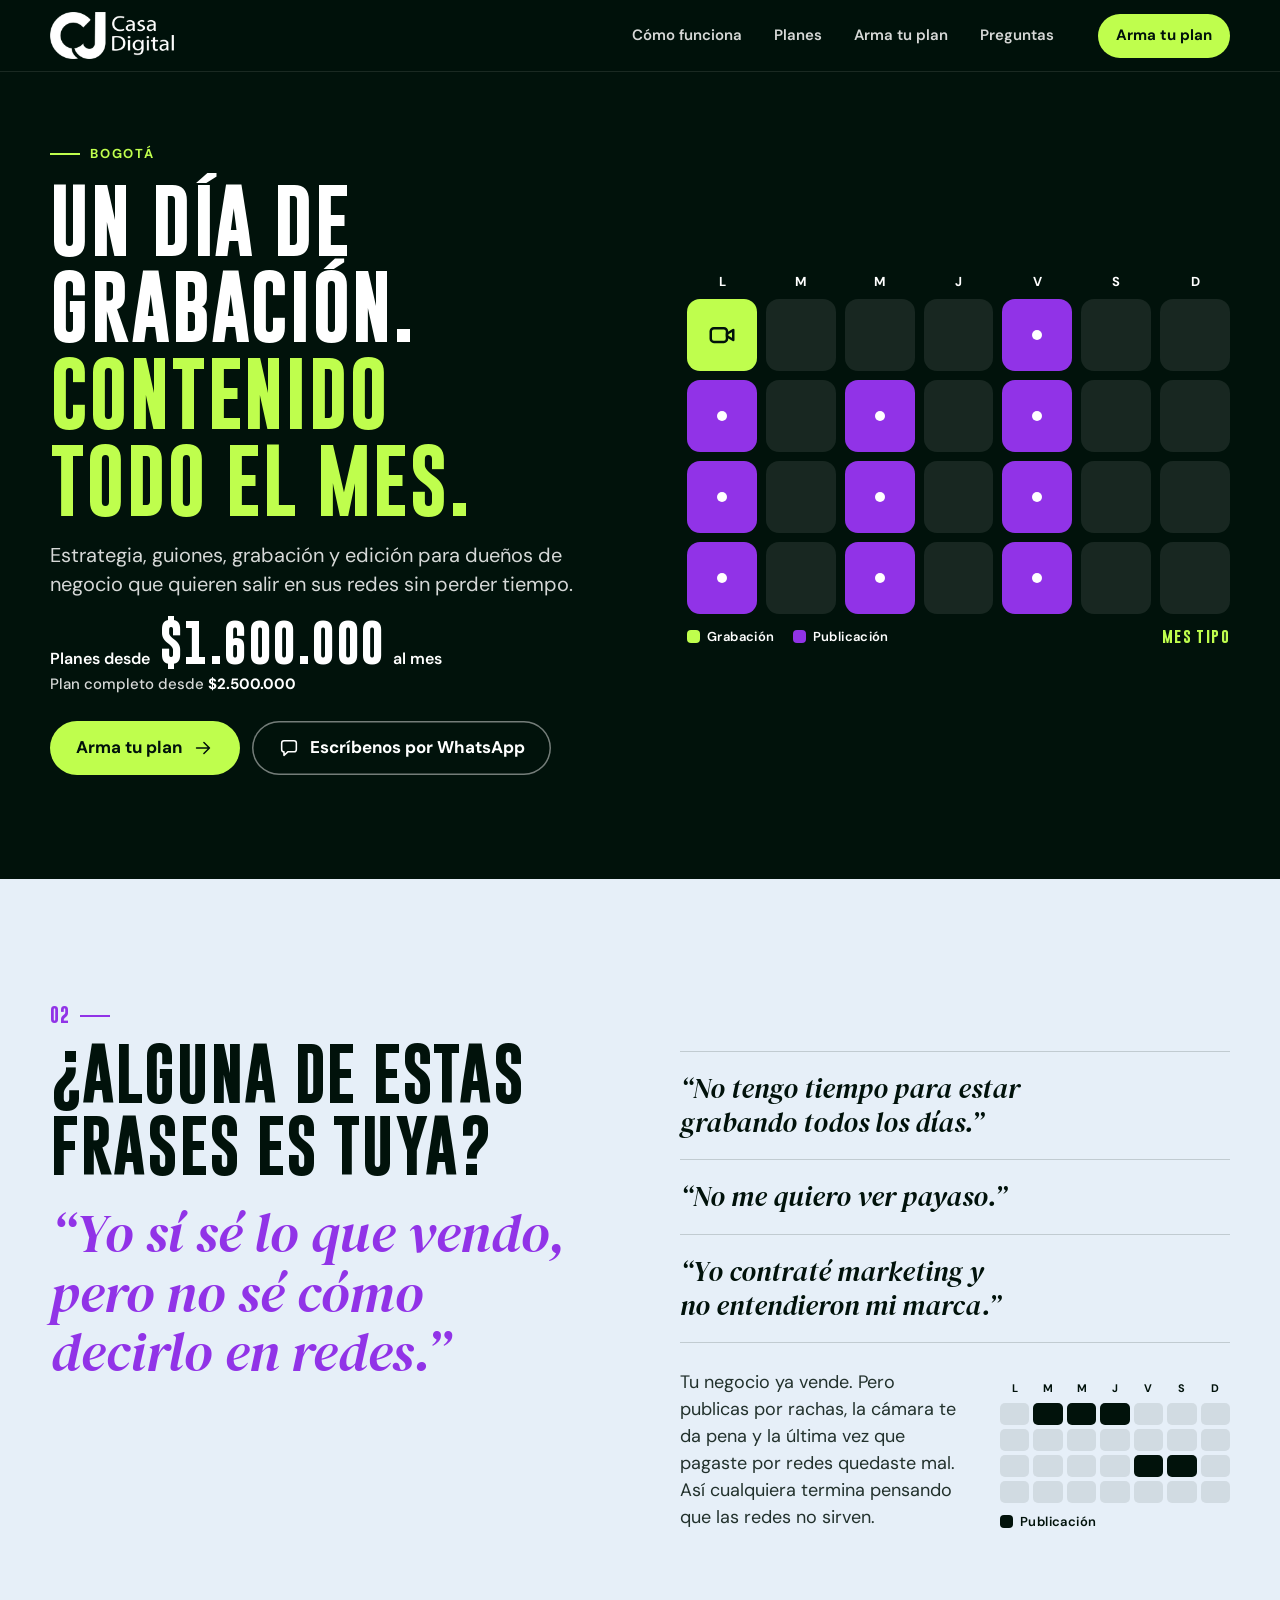
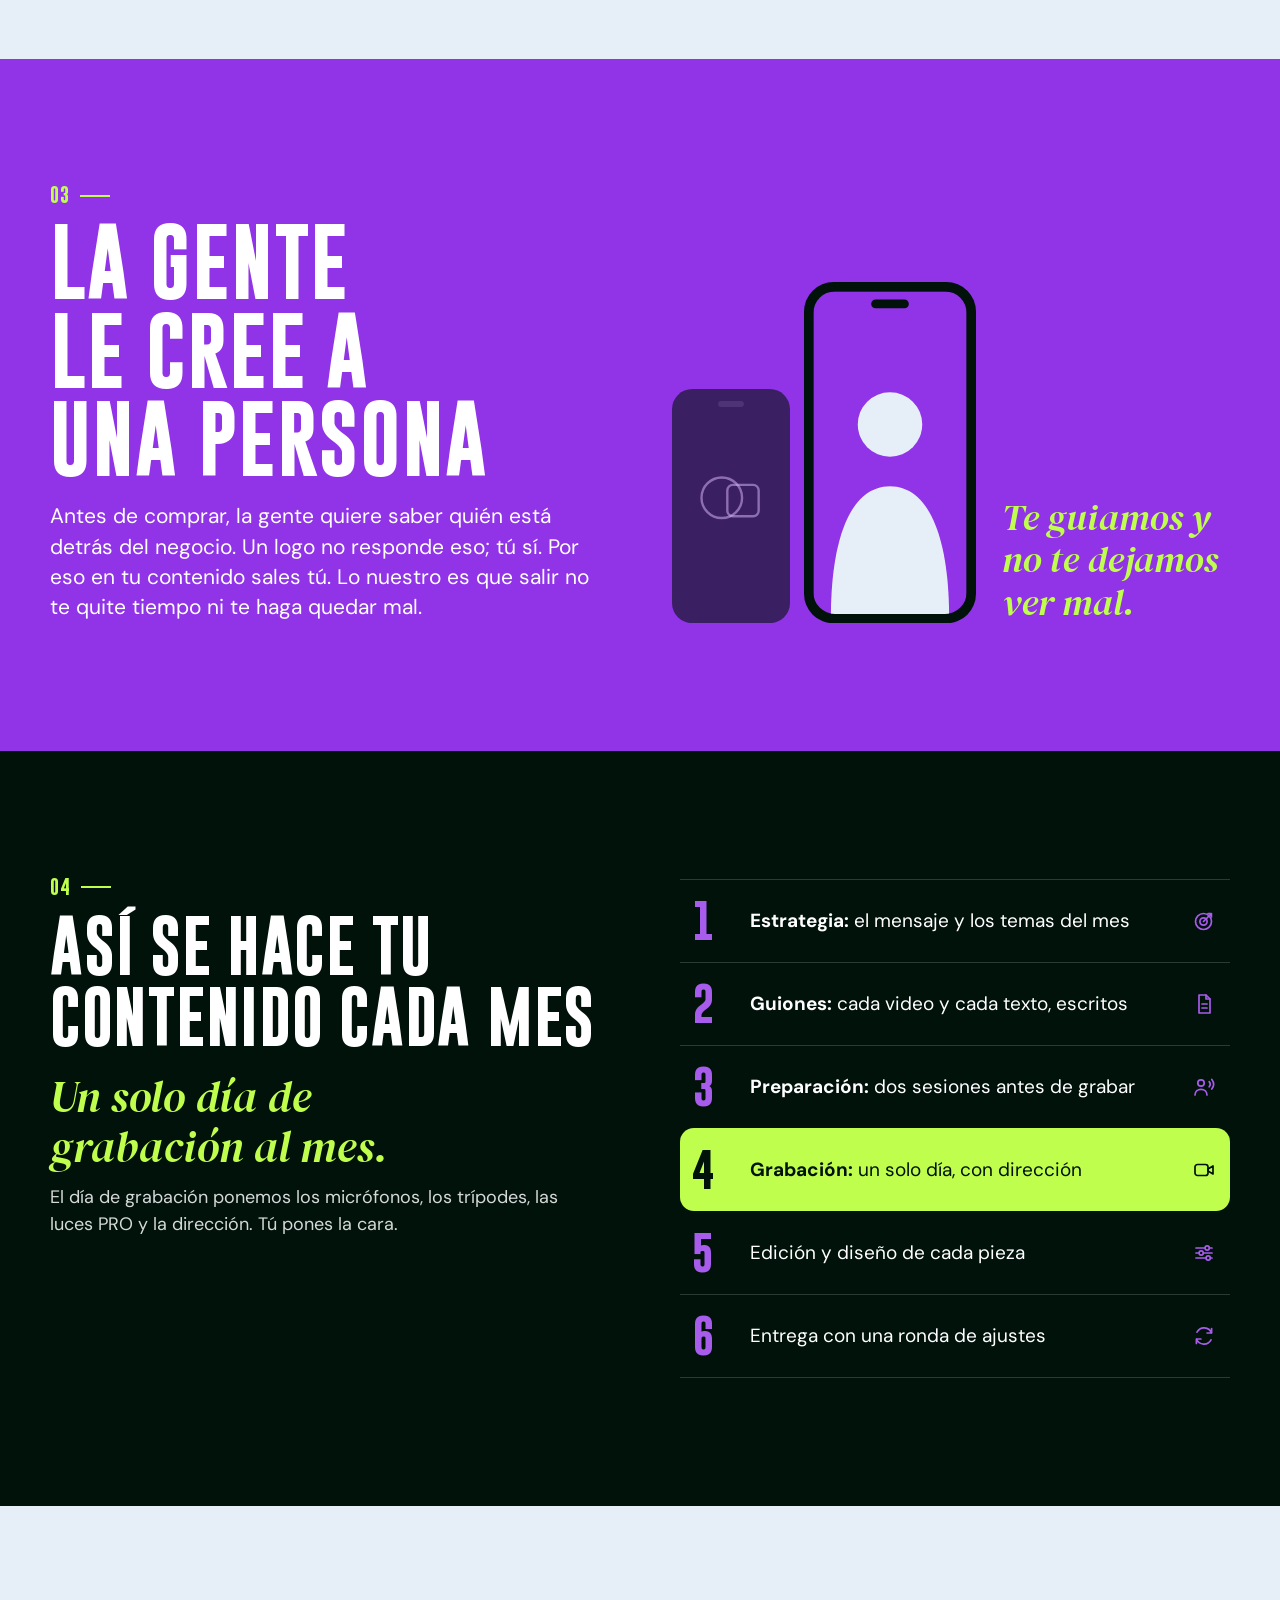
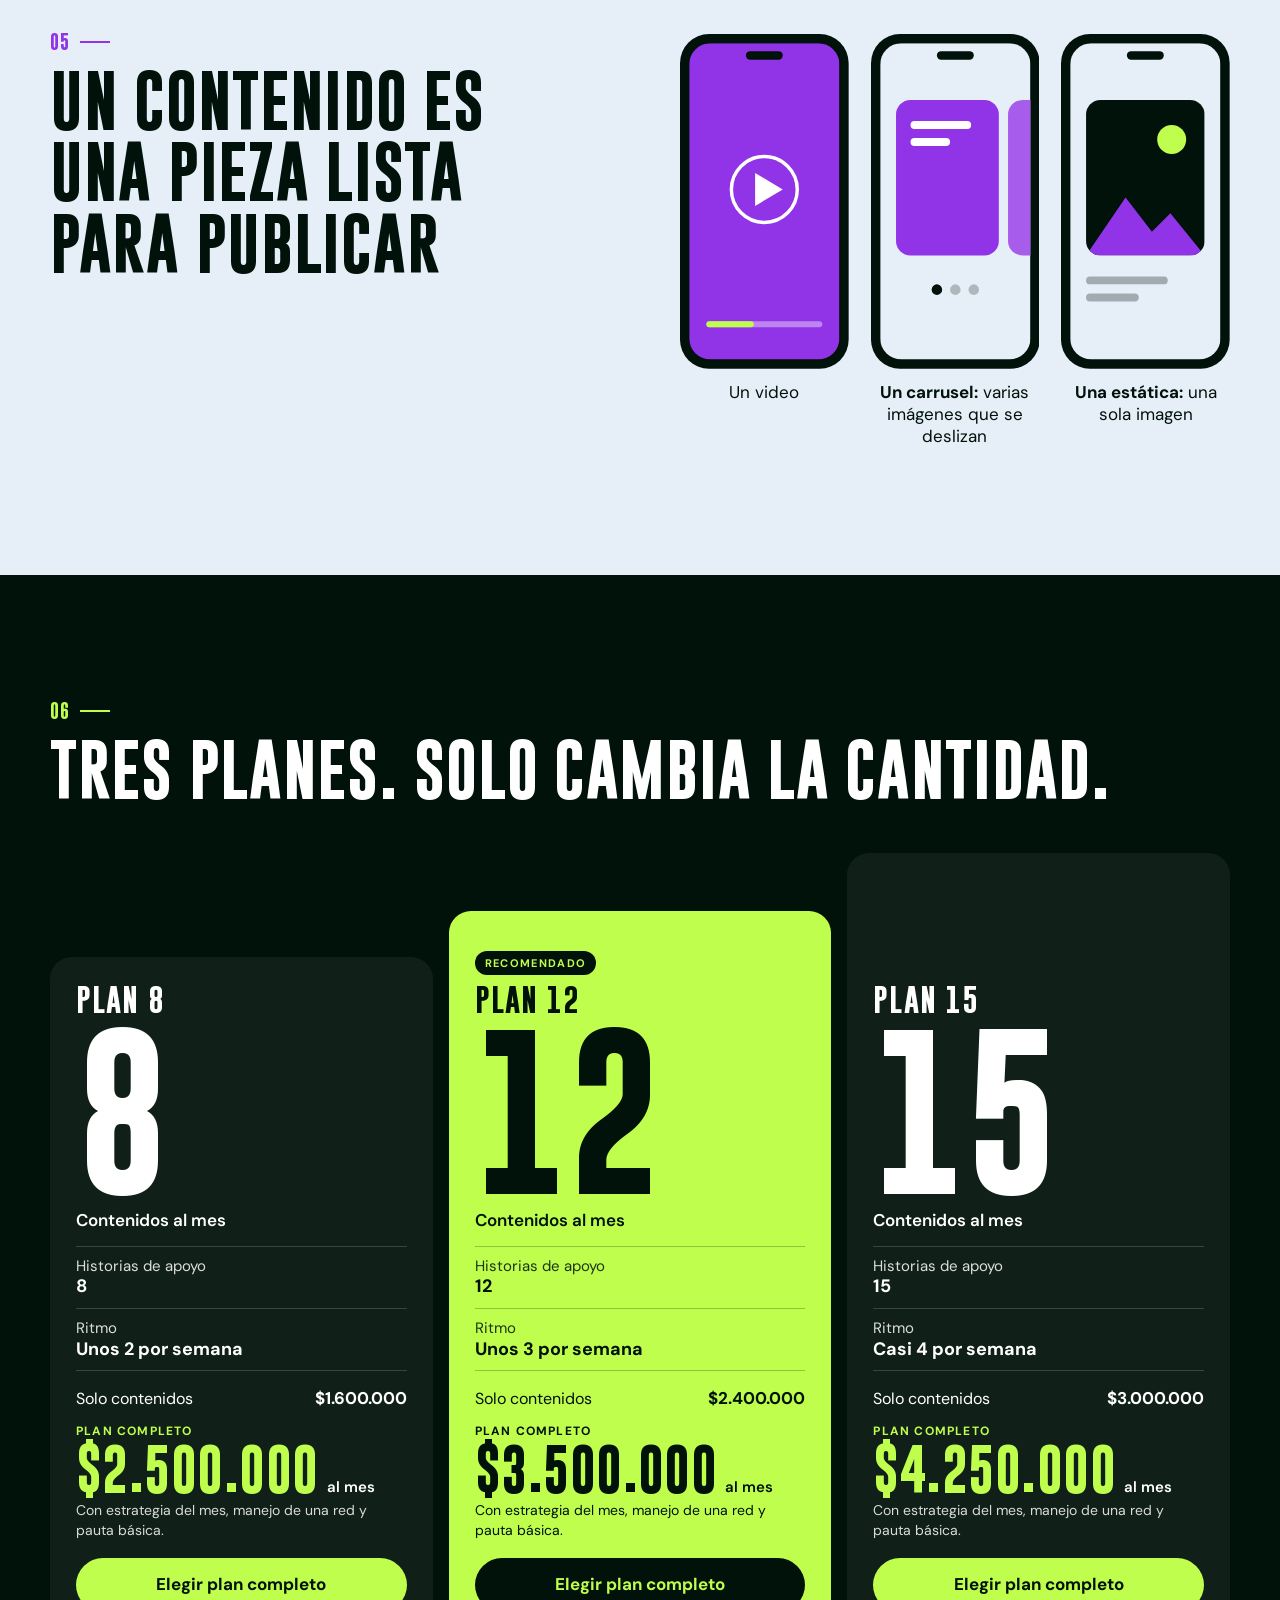
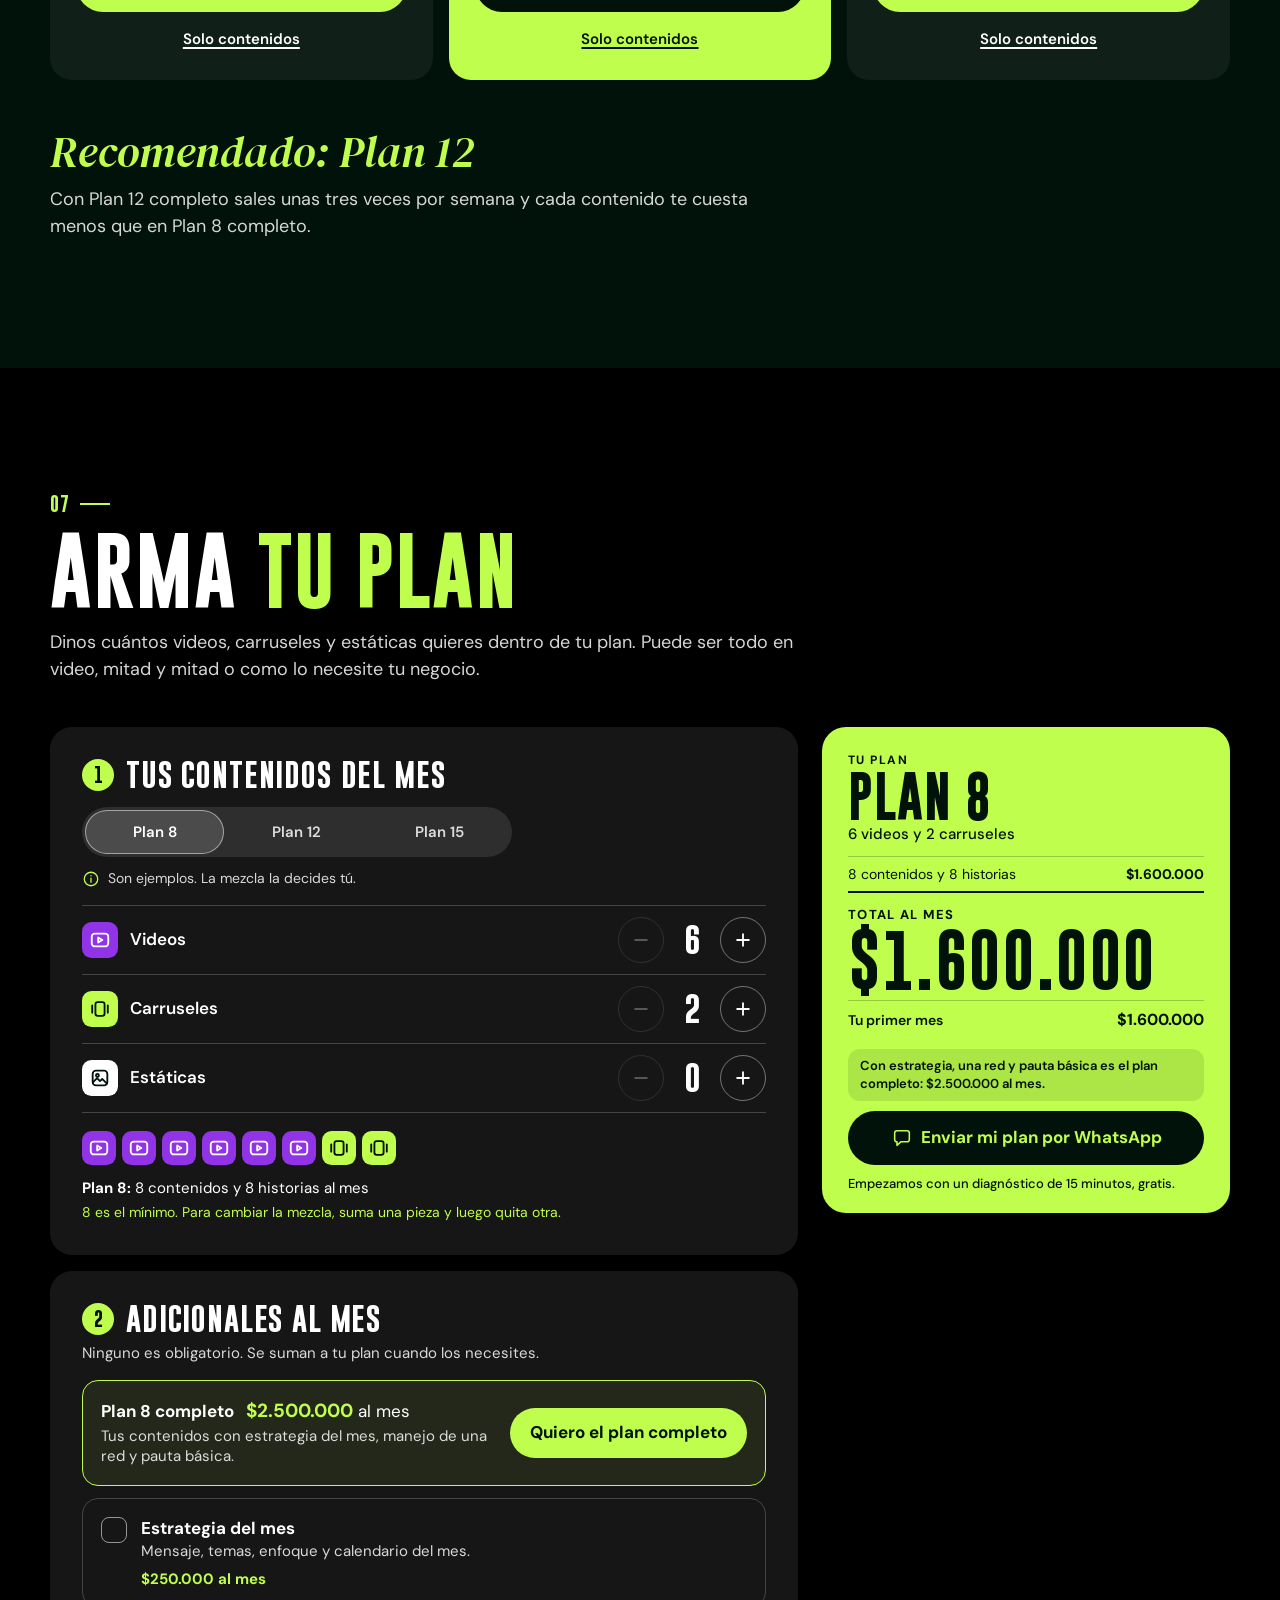
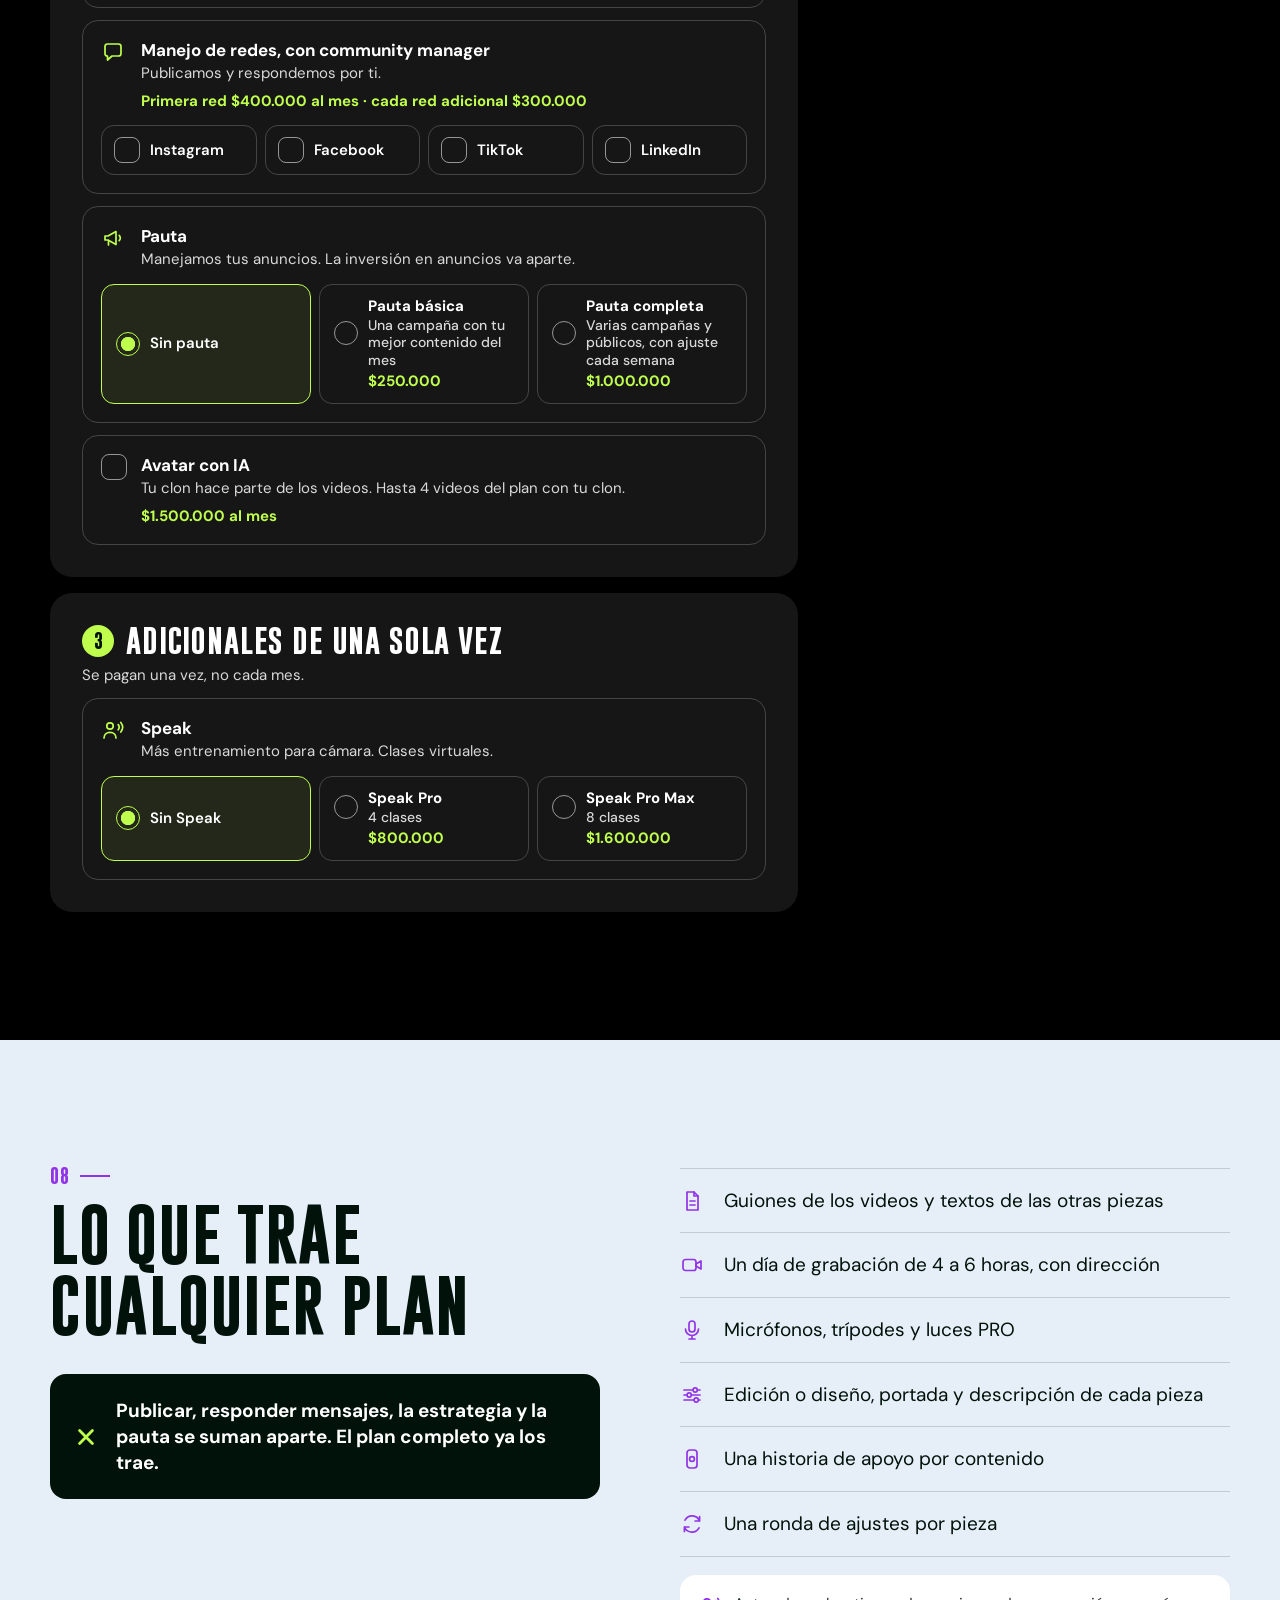
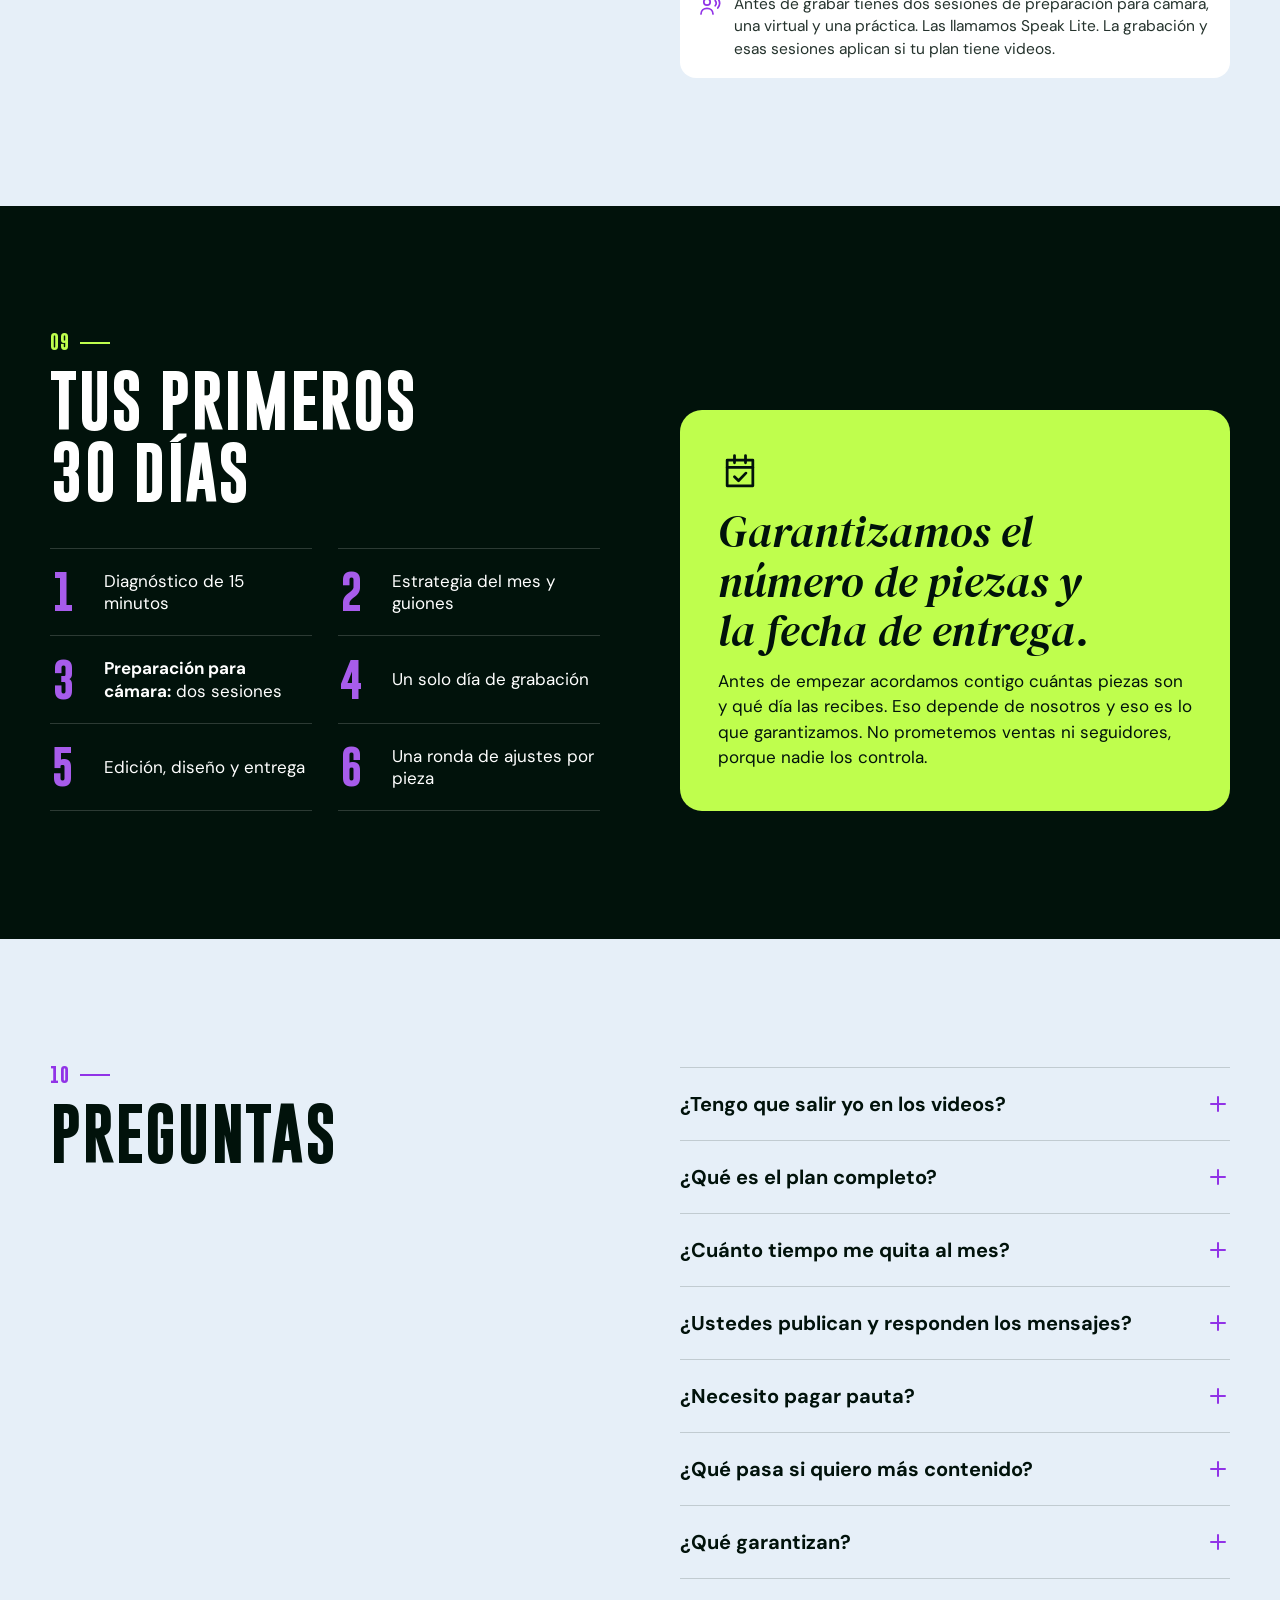
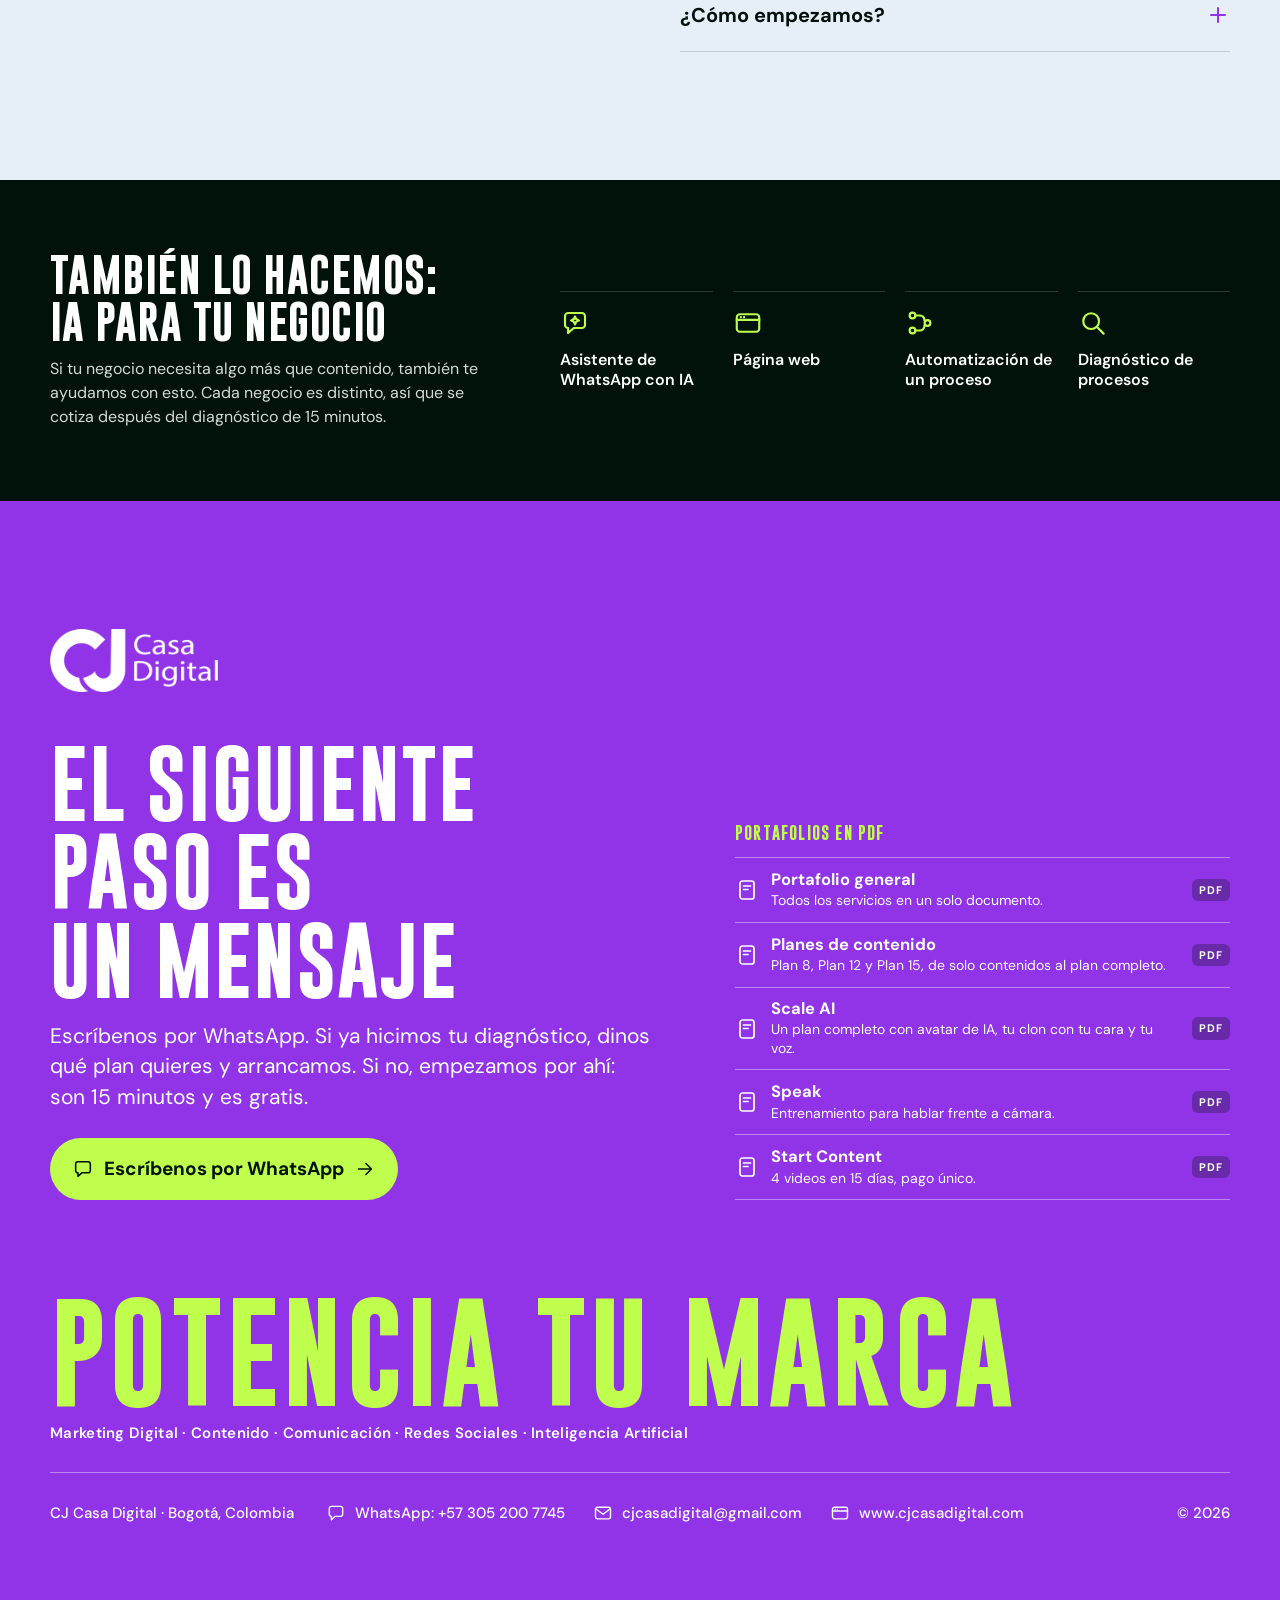
==== index.html @ 5b2fb085 "Vuelven los portafolios en PDF, ya con la oferta nueva Los cinco PDF rehechos (general, planes de co" ====
<!doctype html>
<html lang="es-CO">
<head>
<meta charset="utf-8">
<meta name="viewport" content="width=device-width, initial-scale=1">
<title>CJ Casa Digital · Un día de grabación, contenido todo el mes</title>
<meta name="description" content="Estrategia, guiones, grabación y edición para dueños de negocio en Bogotá. Arma tu plan, mira el precio y escríbenos por WhatsApp.">
<meta name="theme-color" content="#01120B">
<link rel="canonical" href="https://www.cjcasadigital.com/">
<meta property="og:type" content="website">
<meta property="og:locale" content="es_CO">
<meta property="og:site_name" content="CJ Casa Digital">
<meta property="og:title" content="CJ Casa Digital · Un día de grabación, contenido todo el mes">
<meta property="og:description" content="Estrategia, guiones, grabación y edición para dueños de negocio en Bogotá. Arma tu plan, mira el precio y escríbenos por WhatsApp.">
<meta property="og:url" content="https://www.cjcasadigital.com/">
<meta property="og:image" content="https://www.cjcasadigital.com/assets/img/og.png">
<meta property="og:image:width" content="1200">
<meta property="og:image:height" content="630">
<meta name="twitter:card" content="summary_large_image">
<link rel="icon" type="image/png" sizes="64x64" href="assets/img/favicon.png">
<link rel="apple-touch-icon" href="assets/img/icono-192.png">
<link rel="preload" href="assets/fonts/gobold-700.woff2" as="font" type="font/woff2" crossorigin>
<link rel="preload" href="assets/fonts/dm-sans-400.woff2" as="font" type="font/woff2" crossorigin>
<link rel="stylesheet" href="assets/css/estilos.css">
<script>document.documentElement.className = "js";</script>
<script src="assets/js/app.js" defer></script>
</head>
<body>

<!-- Íconos lineales de la página -->
<svg class="oculto" aria-hidden="true" focusable="false">
<symbol id="i-camara" viewBox="0 0 24 24"><rect x="3" y="6.5" width="13" height="11" rx="2.5"/><path d="M16 11l5-3v8l-5-3z"/></symbol>
<symbol id="i-video" viewBox="0 0 24 24"><rect x="3" y="5" width="18" height="14" rx="3.5"/><path d="M10 9.3v5.4l4.6-2.7z"/></symbol>
<symbol id="i-carrusel" viewBox="0 0 24 24"><rect x="7" y="4.5" width="10" height="15" rx="2.5"/><path d="M3.5 8v8M20.5 8v8"/></symbol>
<symbol id="i-estatica" viewBox="0 0 24 24"><rect x="4" y="4" width="16" height="16" rx="3.5"/><circle cx="9.2" cy="9.2" r="1.6"/><path d="M4.5 16.5l4.3-4.3 3.2 3.2 2.4-2.4 5.1 5.1"/></symbol>
<symbol id="i-estrategia" viewBox="0 0 24 24"><circle cx="11.5" cy="12.5" r="8"/><circle cx="11.5" cy="12.5" r="3.6"/><path d="M11.5 12.5L19 5M16 4.6h3.4V8"/></symbol>
<symbol id="i-guion" viewBox="0 0 24 24"><path d="M7 3h7l4 4v14H7z"/><path d="M14 3v4h4M10 12h5M10 16h5"/></symbol>
<symbol id="i-voz" viewBox="0 0 24 24"><circle cx="9" cy="8" r="3.2"/><path d="M3 20c0-3.4 2.6-5.6 6-5.6s6 2.2 6 5.6M17.2 6.6a4.2 4.2 0 010 5.2M19.8 4.4a7.8 7.8 0 010 9.6"/></symbol>
<symbol id="i-edicion" viewBox="0 0 24 24"><path d="M4 7h9M17.4 7H20M4 12h3M11.4 12H20M4 17h10M18.4 17H20"/><circle cx="15.2" cy="7" r="2.1"/><circle cx="9.2" cy="12" r="2.1"/><circle cx="16.2" cy="17" r="2.1"/></symbol>
<symbol id="i-ajustes" viewBox="0 0 24 24"><path d="M19.5 9A8 8 0 005 8.2M4.5 15A8 8 0 0019 15.8M19.6 4.5V9h-4.5M4.4 19.5V15h4.5"/></symbol>
<symbol id="i-mic" viewBox="0 0 24 24"><rect x="9" y="3" width="6" height="11" rx="3"/><path d="M5.5 11a6.5 6.5 0 0013 0M12 17.5V21M9 21h6"/></symbol>
<symbol id="i-equis" viewBox="0 0 24 24"><path d="M6.5 6.5l11 11M17.5 6.5l-11 11"/></symbol>
<symbol id="i-palomita" viewBox="0 0 24 24"><path d="M5.5 12.6l4.2 4.2 8.8-9.2"/></symbol>
<symbol id="i-chat" viewBox="0 0 24 24"><path d="M4 6.5A2.5 2.5 0 016.5 4h11A2.5 2.5 0 0120 6.5v7a2.5 2.5 0 01-2.5 2.5H11l-4.5 4v-4A2.5 2.5 0 014 13.5z"/></symbol>
<symbol id="i-pauta" viewBox="0 0 24 24"><path d="M4 10v4h3l8 4.5v-13L7 10z"/><path d="M18.2 9.4a3.6 3.6 0 010 5.2M7.5 14.5V19"/></symbol>
<symbol id="i-sello" viewBox="0 0 24 24"><path d="M5 5.500h14v14H5z"/><path d="M5 9.500h14M9 3v4M15 3v4M9 14.600l2.200 2.200 4-4.200"/></symbol>
<symbol id="i-bot" viewBox="0 0 24 24"><path d="M4 6.500A2.500 2.500 0 016.500 4h11A2.500 2.500 0 0120 6.500v7a2.500 2.500 0 01-2.500 2.500H11l-4.500 4v-4A2.500 2.500 0 014 13.500z"/><path d="M12 6.800c.3 2 1.200 2.900 3.200 3.200-2 .3-2.900 1.200-3.200 3.200-.3-2-1.200-2.900-3.200-3.200 2-.3 2.900-1.200 3.200-3.200z"/></symbol>
<symbol id="i-web" viewBox="0 0 24 24"><rect x="3" y="5" width="18" height="14" rx="2.500"/><path d="M3 9.500h18M6.200 7.300h.1M8.800 7.300h.1"/></symbol>
  <symbol id="i-portada" viewBox="0 0 24 24"><rect x="5" y="3" width="14" height="18" rx="2.500"/><path d="M8.500 8h7M8.500 11.500h4.500"/></symbol>
<symbol id="i-flujo" viewBox="0 0 24 24"><circle cx="6" cy="6" r="2.300"/><circle cx="18" cy="12" r="2.300"/><circle cx="6" cy="18" r="2.300"/><path d="M8.300 6H12a3.500 3.500 0 013.500 3.500v.3M8.300 18H12a3.500 3.500 0 003.500-3.500v-.3"/></symbol>
<symbol id="i-lupa" viewBox="0 0 24 24"><circle cx="10.500" cy="10.500" r="6.300"/><path d="M15.200 15.200l5.300 5.300"/></symbol>
<symbol id="i-mas" viewBox="0 0 24 24"><path d="M12 5v14M5 12h14"/></symbol>
<symbol id="i-menos" viewBox="0 0 24 24"><path d="M5 12h14"/></symbol>
<symbol id="i-flecha" viewBox="0 0 24 24"><path d="M5 12h14M13 6l6 6-6 6"/></symbol>
<symbol id="i-info" viewBox="0 0 24 24"><circle cx="12" cy="12" r="9"/><path d="M12 11v5.200M12 7.600v.2"/></symbol>
<symbol id="i-correo" viewBox="0 0 24 24"><rect x="3" y="5" width="18" height="14" rx="2.500"/><path d="M3.600 7.200l8.400 6.300 8.400-6.300"/></symbol>
<symbol id="i-historia" viewBox="0 0 24 24"><rect x="7" y="3" width="10" height="18" rx="3"/><circle cx="12" cy="12" r="2.4"/></symbol>
</svg>

<a class="salto" href="#cotizador">Ir a Arma tu plan</a>

<!-- 1 · Barra superior -->
<header class="barra">
  <div class="barra-in">
    <a class="marca" href="#inicio" aria-label="CJ Casa Digital, inicio"><img src="assets/img/logo-cj-blanco.png" width="400" height="150" alt="CJ Casa Digital"></a>
    <nav class="barra-nav" aria-label="Secciones">
      <a href="#como">Cómo funciona</a>
      <a href="#planes">Planes</a>
      <a href="#cotizador">Arma tu plan</a>
      <a href="#preguntas">Preguntas</a>
    </nav>
    <a class="btn btn-acido btn-ch" id="barra-plan" href="#cotizador">Arma tu plan</a>
    <a class="btn btn-acido btn-ch" id="barra-wa" data-wa data-plan-wa hidden href="https://wa.me/573052007745?text=Hola%2C%20CJ.%20Vi%20la%20p%C3%A1gina%20y%20quiero%20mi%20diagn%C3%B3stico%20de%2015%20minutos." target="_blank" rel="noopener"><svg class="ic" aria-hidden="true"><use href="#i-chat"/></svg> WhatsApp</a>
  </div>
</header>

<main>

<!-- 2 · Inicio -->
<section class="sec t-oscuro inicio" id="inicio">
  <div class="caja inicio-red">
    <div class="inicio-txt">
      <p class="etq"><span class="raya"></span>Bogotá</p>
      <h1 class="tit t-h1"><span>Un día de grabación.</span> <em>Contenido todo el mes.</em></h1>
      <p class="sub">Estrategia, guiones, grabación y edición para dueños de negocio que quieren salir en sus redes sin perder tiempo.</p>
      <p class="desde">Planes desde <strong data-p="desde">$1.600.000</strong> al mes</p>
      <p class="desde-2">Plan completo desde <b data-p="desdeCompleto">$2.500.000</b></p>
      <div class="acciones">
        <a class="btn btn-acido" href="#cotizador">Arma tu plan <svg class="ic" aria-hidden="true"><use href="#i-flecha"/></svg></a>
        <a class="btn btn-linea" data-wa href="https://wa.me/573052007745?text=Hola%2C%20CJ.%20Vi%20la%20p%C3%A1gina%20y%20quiero%20mi%20diagn%C3%B3stico%20de%2015%20minutos." target="_blank" rel="noopener"><svg class="ic" aria-hidden="true"><use href="#i-chat"/></svg> Escríbenos por WhatsApp</a>
      </div>
    </div>
    <figure class="cal" id="cal">
      <div class="cal-dias" aria-hidden="true"><span>L</span><span>M</span><span>M</span><span>J</span><span>V</span><span>S</span><span>D</span></div>
      <div class="cal-red" role="img" aria-label="Calendario del mes: un día de grabación y diez días de publicación">
        <i class="g" style="--n:0"><svg class="ic" aria-hidden="true"><use href="#i-camara"/></svg></i><i></i><i></i><i></i><i class="p" style="--n:1"></i><i></i><i></i>
        <i class="p" style="--n:2"></i><i></i><i class="p" style="--n:3"></i><i></i><i class="p" style="--n:4"></i><i></i><i></i>
        <i class="p" style="--n:5"></i><i></i><i class="p" style="--n:6"></i><i></i><i class="p" style="--n:7"></i><i></i><i></i>
        <i class="p" style="--n:8"></i><i></i><i class="p" style="--n:9"></i><i></i><i class="p" style="--n:10"></i><i></i><i></i>
      </div>
      <figcaption class="leyenda"><span><i class="l-g"></i>Grabación</span><span><i class="l-p"></i>Publicación</span><span class="tipo">Mes tipo</span></figcaption>
    </figure>
  </div>
</section>

<!-- 3 · El problema -->
<section class="sec t-claro" id="problema">
  <div class="caja dos-col">
    <div>
      <p class="kicker rev"><span class="num">02</span><span class="raya"></span></p>
      <h2 class="tit t-h2 rev">¿Alguna de estas frases es tuya?</h2>
      <p class="cita-g rev">“Yo sí sé lo que vendo, pero no sé cómo decirlo en redes.”</p>
    </div>
    <div>
      <ul class="citas rev">
        <li>“No tengo tiempo para estar grabando todos los días.”</li>
        <li>“No me quiero ver payaso.”</li>
        <li>“Yo contraté marketing y no entendieron mi marca.”</li>
      </ul>
      <div class="rachas-fila rev">
        <p class="cuerpo">Tu negocio ya vende. Pero publicas por rachas, la cámara te da pena y la última vez que pagaste por redes quedaste mal. Así cualquiera termina pensando que las redes no sirven.</p>
        <figure class="rachas">
          <div class="cal-dias" aria-hidden="true"><span>L</span><span>M</span><span>M</span><span>J</span><span>V</span><span>S</span><span>D</span></div>
          <div class="rachas-red" role="img" aria-label="Un mes publicando por rachas: tres días seguidos, dos semanas después otros dos, y el resto vacío">
            <i></i><i class="p"></i><i class="p"></i><i class="p"></i><i></i><i></i><i></i>
            <i></i><i></i><i></i><i></i><i></i><i></i><i></i>
            <i></i><i></i><i></i><i></i><i class="p"></i><i class="p"></i><i></i>
            <i></i><i></i><i></i><i></i><i></i><i></i><i></i>
          </div>
          <figcaption class="leyenda"><span><i class="l-n"></i>Publicación</span></figcaption>
        </figure>
      </div>
    </div>
  </div>
</section>

<!-- 4 · El giro -->
<section class="sec t-morado" id="giro">
  <div class="caja giro-red">
    <div>
      <p class="kicker rev"><span class="num">03</span><span class="raya"></span></p>
      <h2 class="tit t-h2 t-h2g rev">La gente le cree a una persona</h2>
      <p class="cuerpo cuerpo-g rev">Antes de comprar, la gente quiere saber quién está detrás del negocio. Un logo no responde eso; tú sí. Por eso en tu contenido sales tú. Lo nuestro es que salir no te quite tiempo ni te haga quedar mal.</p>
    </div>
    <div class="giro-graf rev">
      <div class="giro-tel" aria-hidden="true">
        <svg class="tel tel-logo" viewBox="0 0 128 254"><rect width="128" height="254" rx="22" fill="#01120B"/><circle cx="54" cy="118" r="22" fill="none" stroke="#fff" stroke-width="2.6" opacity=".55"/><rect x="60" y="104" width="34" height="34" rx="6" fill="none" stroke="#fff" stroke-width="2.6" opacity=".55"/><rect x="50" y="13" width="28" height="6.5" rx="3.2" fill="rgba(255,255,255,.14)"/></svg>
        <svg class="tel tel-persona" viewBox="0 0 128 254"><defs><clipPath id="pant-a"><rect x="7" y="7" width="114" height="240" rx="16"/></clipPath></defs><rect width="128" height="254" rx="22" fill="#01120B"/><g clip-path="url(#pant-a)"><rect x="7" y="7" width="114" height="240" fill="#9133E7"/><circle cx="64" cy="106" r="24" fill="#E6EFF8"/><path d="M20 250c0-62 16-98 44-98s44 36 44 98z" fill="#E6EFF8"/></g><rect x="50" y="13" width="28" height="6.5" rx="3.2" fill="#01120B"/></svg>
      </div>
      <p class="dest dest-g">Te guiamos y no te dejamos ver mal.</p>
    </div>
  </div>
</section>

<!-- 5 · Cómo funciona -->
<section class="sec t-oscuro" id="como">
  <div class="caja dos-col">
    <div class="pegado">
      <p class="kicker rev"><span class="num">04</span><span class="raya"></span></p>
      <h2 class="tit t-h2 rev">Así se hace tu contenido cada mes</h2>
      <p class="dest dest-ac rev">Un solo día de grabación al mes.</p>
      <p class="cuerpo rev">El día de grabación ponemos los micrófonos, los trípodes, las luces PRO y la dirección. Tú pones la cara.</p>
    </div>
    <ol class="pasos">
      <li class="rev"><span class="n">1</span><span><b>Estrategia:</b> el mensaje y los temas del mes</span><svg class="ic" aria-hidden="true"><use href="#i-estrategia"/></svg></li>
      <li class="rev"><span class="n">2</span><span><b>Guiones:</b> cada video y cada texto, escritos</span><svg class="ic" aria-hidden="true"><use href="#i-guion"/></svg></li>
      <li class="rev"><span class="n">3</span><span><b>Preparación:</b> dos sesiones antes de grabar</span><svg class="ic" aria-hidden="true"><use href="#i-voz"/></svg></li>
      <li class="rev res"><span class="n">4</span><span><b>Grabación:</b> un solo día, con dirección</span><svg class="ic" aria-hidden="true"><use href="#i-camara"/></svg></li>
      <li class="rev"><span class="n">5</span><span>Edición y diseño de cada pieza</span><svg class="ic" aria-hidden="true"><use href="#i-edicion"/></svg></li>
      <li class="rev"><span class="n">6</span><span>Entrega con una ronda de ajustes</span><svg class="ic" aria-hidden="true"><use href="#i-ajustes"/></svg></li>
    </ol>
  </div>
</section>

<!-- 6 · Qué es un contenido -->
<section class="sec t-claro" id="contenido">
  <div class="caja dos-col areas">
    <div class="a-cab">
      <p class="kicker rev"><span class="num">05</span><span class="raya"></span></p>
      <h2 class="tit t-h2 rev">Un contenido es una pieza lista para publicar</h2>
    </div>
    <div class="telefonos a-graf rev">
      <figure>
        <svg class="tel" viewBox="0 0 128 254" aria-hidden="true"><defs><clipPath id="pant-v"><rect x="7" y="7" width="114" height="240" rx="16"/></clipPath></defs><rect width="128" height="254" rx="22" fill="#01120B"/><g clip-path="url(#pant-v)"><rect x="7" y="7" width="114" height="240" fill="#9133E7"/><circle cx="64" cy="118" r="25" fill="none" stroke="#fff" stroke-width="2.6"/><path d="M57 105.5v25L78 118z" fill="#fff"/><rect x="20" y="218" width="88" height="4.5" rx="2.2" fill="rgba(255,255,255,.4)"/><rect class="tel-avance" x="20" y="218" width="36" height="4.5" rx="2.2" fill="#BFFE4D"/></g><rect x="50" y="13" width="28" height="6.5" rx="3.2" fill="#01120B"/></svg>
        <figcaption>Un video</figcaption>
      </figure>
      <figure>
        <svg class="tel" viewBox="0 0 128 254" aria-hidden="true"><defs><clipPath id="pant-c"><rect x="7" y="7" width="114" height="240" rx="16"/></clipPath></defs><rect width="128" height="254" rx="22" fill="#01120B"/><g clip-path="url(#pant-c)"><rect x="7" y="7" width="114" height="240" fill="#E6EFF8"/><rect x="19" y="50" width="78" height="118" rx="11" fill="#9133E7"/><rect x="104" y="50" width="78" height="118" rx="11" fill="#A75CEB"/><rect x="30" y="66" width="46" height="6" rx="3" fill="#fff"/><rect x="30" y="79" width="30" height="6" rx="3" fill="#fff"/><circle cx="50" cy="194" r="4" fill="#01120B"/><circle cx="64" cy="194" r="4" fill="rgba(1,18,11,.25)"/><circle cx="78" cy="194" r="4" fill="rgba(1,18,11,.25)"/></g><rect x="50" y="13" width="28" height="6.5" rx="3.2" fill="#01120B"/></svg>
        <figcaption><b>Un carrusel:</b> varias imágenes que se deslizan</figcaption>
      </figure>
      <figure>
        <svg class="tel" viewBox="0 0 128 254" aria-hidden="true"><defs><clipPath id="pant-e"><rect x="7" y="7" width="114" height="240" rx="16"/></clipPath><clipPath id="img-e"><rect x="19" y="50" width="90" height="118" rx="11"/></clipPath></defs><rect width="128" height="254" rx="22" fill="#01120B"/><g clip-path="url(#pant-e)"><rect x="7" y="7" width="114" height="240" fill="#E6EFF8"/><g clip-path="url(#img-e)"><rect x="19" y="50" width="90" height="118" fill="#01120B"/><circle cx="84" cy="80" r="11" fill="#BFFE4D"/><path d="M19 168l30-44 20 26 14-14 26 32z" fill="#9133E7"/></g><rect x="19" y="184" width="62" height="6" rx="3" fill="rgba(1,18,11,.3)"/><rect x="19" y="197" width="40" height="6" rx="3" fill="rgba(1,18,11,.3)"/></g><rect x="50" y="13" width="28" height="6.5" rx="3.2" fill="#01120B"/></svg>
        <figcaption><b>Una estática:</b> una sola imagen</figcaption>
      </figure>
    </div>
    <p class="cuerpo a-txt rev">Cada contenido llega editado o diseñado, con su portada y su descripción. Además trae una historia de apoyo para acompañarlo.</p>
  </div>
</section>

<!-- 7 · Los tres planes -->
<section class="sec t-oscuro" id="planes">
  <div class="caja">
    <p class="kicker rev"><span class="num">06</span><span class="raya"></span></p>
    <h2 class="tit t-h2 rev">Tres planes. Solo cambia la cantidad.</h2>
    <div class="planes">
      <article class="plan rev">
        <h3 class="plan-n">Plan 8</h3>
        <p class="plan-cifra" aria-hidden="true">8</p>
        <p class="plan-lab">Contenidos al mes</p>
        <dl><div><dt>Historias de apoyo</dt><dd>8</dd></div><div><dt>Ritmo</dt><dd>Unos 2 por semana</dd></div></dl>
        <div class="plan-precios">
          <p class="precio-solo"><span>Solo contenidos</span><b data-plan-solo="8">$1.600.000</b></p>
          <p class="precio-comp"><span>Plan completo</span><strong data-plan-completo="8">$2.500.000</strong><small>al mes</small></p>
          <p class="precio-trae">Con estrategia del mes, manejo de una red y pauta básica.</p>
        </div>
        <button type="button" class="btn btn-acido btn-ancho" data-elegir="p8" data-modo="completo">Elegir plan completo<span class="sr">: Plan 8</span></button>
        <button type="button" class="enlace" data-elegir="p8" data-modo="solo">Solo contenidos<span class="sr">: Plan 8</span></button>
      </article>
      <article class="plan rec rev">
        <p class="sello">Recomendado</p>
        <h3 class="plan-n">Plan 12</h3>
        <p class="plan-cifra" aria-hidden="true">12</p>
        <p class="plan-lab">Contenidos al mes</p>
        <dl><div><dt>Historias de apoyo</dt><dd>12</dd></div><div><dt>Ritmo</dt><dd>Unos 3 por semana</dd></div></dl>
        <div class="plan-precios">
          <p class="precio-solo"><span>Solo contenidos</span><b data-plan-solo="12">$2.400.000</b></p>
          <p class="precio-comp"><span>Plan completo</span><strong data-plan-completo="12">$3.500.000</strong><small>al mes</small></p>
          <p class="precio-trae">Con estrategia del mes, manejo de una red y pauta básica.</p>
        </div>
        <button type="button" class="btn btn-oscuro btn-ancho" data-elegir="p12" data-modo="completo">Elegir plan completo<span class="sr">: Plan 12</span></button>
        <button type="button" class="enlace" data-elegir="p12" data-modo="solo">Solo contenidos<span class="sr">: Plan 12</span></button>
      </article>
      <article class="plan rev">
        <h3 class="plan-n">Plan 15</h3>
        <p class="plan-cifra" aria-hidden="true">15</p>
        <p class="plan-lab">Contenidos al mes</p>
        <dl><div><dt>Historias de apoyo</dt><dd>15</dd></div><div><dt>Ritmo</dt><dd>Casi 4 por semana</dd></div></dl>
        <div class="plan-precios">
          <p class="precio-solo"><span>Solo contenidos</span><b data-plan-solo="15">$3.000.000</b></p>
          <p class="precio-comp"><span>Plan completo</span><strong data-plan-completo="15">$4.250.000</strong><small>al mes</small></p>
          <p class="precio-trae">Con estrategia del mes, manejo de una red y pauta básica.</p>
        </div>
        <button type="button" class="btn btn-acido btn-ancho" data-elegir="p15" data-modo="completo">Elegir plan completo<span class="sr">: Plan 15</span></button>
        <button type="button" class="enlace" data-elegir="p15" data-modo="solo">Solo contenidos<span class="sr">: Plan 15</span></button>
      </article>
    </div>
    <div class="planes-pie rev">
      <p class="dest dest-ac">Recomendado: Plan 12</p>
      <p class="cuerpo">Con Plan 12 completo sales unas tres veces por semana y cada contenido te cuesta menos que en Plan 8 completo.</p>
    </div>
  </div>
</section>

<!-- 8 · Arma tu plan -->
<section class="sec t-negro cotizador" id="cotizador">
  <div class="caja">
    <div class="cot-cab">
      <p class="kicker"><span class="num">07</span><span class="raya"></span></p>
      <h2 class="tit t-h2 t-h2g" id="cot-tit" tabindex="-1">Arma <em>tu plan</em></h2>
      <p class="cuerpo">Dinos cuántos videos, carruseles y estáticas quieres dentro de tu plan. Puede ser todo en video, mitad y mitad o como lo necesite tu negocio.</p>
    </div>

    <div class="cot">
      <div class="cot-controles">

        <!-- Bloque 1: contenidos -->
        <section class="bloque" aria-labelledby="b1">
          <h3 class="bloque-tit" id="b1"><span class="n">1</span>Tus contenidos del mes</h3>
          <div class="atajos" role="group" aria-label="Planes de ejemplo">
            <button type="button" class="atajo" data-atajo="p8" aria-pressed="true">Plan 8</button>
            <button type="button" class="atajo" data-atajo="p12" aria-pressed="false">Plan 12<span class="sr"> · Recomendado</span></button>
            <button type="button" class="atajo" data-atajo="p15" aria-pressed="false">Plan 15</button>
          </div>
          <p class="nota"><svg class="ic" aria-hidden="true"><use href="#i-info"/></svg><span>Son ejemplos. La mezcla la decides tú.</span></p>

          <div class="contadores">
            <div class="contador" role="group" aria-labelledby="c-videos">
              <span class="ficha-t v" aria-hidden="true"><svg class="ic"><use href="#i-video"/></svg></span>
              <span class="contador-n" id="c-videos">Videos</span>
              <span class="paso-a-paso">
                <button type="button" class="pp" data-tipo="videos" data-d="-1" aria-label="Quitar un video"><svg class="ic" aria-hidden="true"><use href="#i-menos"/></svg></button>
                <output class="pp-v" id="n-videos" aria-live="off">6</output>
                <button type="button" class="pp" data-tipo="videos" data-d="1" aria-label="Agregar un video"><svg class="ic" aria-hidden="true"><use href="#i-mas"/></svg></button>
              </span>
            </div>
            <div class="contador" role="group" aria-labelledby="c-carruseles">
              <span class="ficha-t c" aria-hidden="true"><svg class="ic"><use href="#i-carrusel"/></svg></span>
              <span class="contador-n" id="c-carruseles">Carruseles</span>
              <span class="paso-a-paso">
                <button type="button" class="pp" data-tipo="carruseles" data-d="-1" aria-label="Quitar un carrusel"><svg class="ic" aria-hidden="true"><use href="#i-menos"/></svg></button>
                <output class="pp-v" id="n-carruseles" aria-live="off">2</output>
                <button type="button" class="pp" data-tipo="carruseles" data-d="1" aria-label="Agregar un carrusel"><svg class="ic" aria-hidden="true"><use href="#i-mas"/></svg></button>
              </span>
            </div>
            <div class="contador" role="group" aria-labelledby="c-estaticas">
              <span class="ficha-t e" aria-hidden="true"><svg class="ic"><use href="#i-estatica"/></svg></span>
              <span class="contador-n" id="c-estaticas">Estáticas</span>
              <span class="paso-a-paso">
                <button type="button" class="pp" data-tipo="estaticas" data-d="-1" aria-label="Quitar una estática"><svg class="ic" aria-hidden="true"><use href="#i-menos"/></svg></button>
                <output class="pp-v" id="n-estaticas" aria-live="off">0</output>
                <button type="button" class="pp" data-tipo="estaticas" data-d="1" aria-label="Agregar una estática"><svg class="ic" aria-hidden="true"><use href="#i-mas"/></svg></button>
              </span>
            </div>
          </div>

          <div class="mezcla">
            <div class="mezcla-fichas" id="fichas" role="img" aria-label="6 videos y 2 carruseles"></div>
            <p class="mezcla-pie"><b id="m-nombre">Plan 8:</b> <span id="m-trae">8 contenidos y 8 historias al mes</span></p>
            <p class="limite" id="limite" aria-live="polite">8 es el mínimo. Para cambiar la mezcla, suma una pieza y luego quita otra.</p>
          </div>
        </section>

        <!-- Bloque 2: adicionales mensuales -->
        <section class="bloque" aria-labelledby="b2">
          <h3 class="bloque-tit" id="b2"><span class="n">2</span>Adicionales al mes</h3>
          <p class="bloque-sub">Ninguno es obligatorio. Se suman a tu plan cuando los necesites.</p>

          <div class="completo" id="completo">
            <div class="completo-t">
              <p class="completo-n"><b id="k-nombre">Plan 8 completo</b> <span class="completo-p"><b id="k-precio">$2.500.000</b> al mes</span></p>
              <p class="completo-d">Tus contenidos con estrategia del mes, manejo de una red y pauta básica.</p>
            </div>
            <button type="button" class="btn btn-acido" id="btn-completo">Quiero el plan completo</button>
            <p class="completo-ok" id="k-ok" hidden><svg class="ic" aria-hidden="true"><use href="#i-palomita"/></svg>Ya tienes el plan completo.</p>
          </div>

          <label class="op op-fila" id="op-estrategia">
            <input type="checkbox" id="in-estrategia">
            <span class="marca-c" aria-hidden="true"><svg class="ic"><use href="#i-palomita"/></svg></span>
            <span class="op-txt">
              <span class="op-n">Estrategia del mes</span>
              <span class="op-d">Mensaje, temas, enfoque y calendario del mes.</span>
              <span class="op-p"><span data-p="estrategia">$250.000</span> al mes</span>
            </span>
          </label>

          <fieldset class="op op-grupo" id="op-redes">
            <legend class="sr">Manejo de redes, con community manager</legend>
            <div class="op-cab" aria-hidden="true">
              <svg class="ic"><use href="#i-chat"/></svg>
              <div class="op-txt">
                <span class="op-n">Manejo de redes, con community manager</span>
                <span class="op-d">Publicamos y respondemos por ti.</span>
                <span class="op-p">Primera red <span data-calc="primeraRed">$400.000</span> al mes · cada red adicional <span data-p="redAdicional">$300.000</span></span>
              </div>
            </div>
            <div class="chips">
              <label class="chip"><input type="checkbox" data-red="Instagram"><span class="marca-c" aria-hidden="true"><svg class="ic"><use href="#i-palomita"/></svg></span><span>Instagram</span></label>
              <label class="chip"><input type="checkbox" data-red="Facebook"><span class="marca-c" aria-hidden="true"><svg class="ic"><use href="#i-palomita"/></svg></span><span>Facebook</span></label>
              <label class="chip"><input type="checkbox" data-red="TikTok"><span class="marca-c" aria-hidden="true"><svg class="ic"><use href="#i-palomita"/></svg></span><span>TikTok</span></label>
              <label class="chip"><input type="checkbox" data-red="LinkedIn"><span class="marca-c" aria-hidden="true"><svg class="ic"><use href="#i-palomita"/></svg></span><span>LinkedIn</span></label>
            </div>
          </fieldset>

          <fieldset class="op op-grupo" id="op-pauta">
            <legend class="sr">Pauta</legend>
            <div class="op-cab" aria-hidden="true">
              <svg class="ic"><use href="#i-pauta"/></svg>
              <div class="op-txt">
                <span class="op-n">Pauta</span>
                <span class="op-d">Manejamos tus anuncios. La inversión en anuncios va aparte.</span>
              </div>
            </div>
            <div class="radios">
              <label class="chip"><input type="radio" name="pauta" value="ninguna" checked><span class="marca-r" aria-hidden="true"></span><span>Sin pauta</span></label>
              <label class="chip"><input type="radio" name="pauta" value="basica"><span class="marca-r" aria-hidden="true"></span><span class="chip-t"><b>Pauta básica</b><span>Una campaña con tu mejor contenido del mes</span></span><span class="chip-p" data-p="pautaBasica">$250.000</span></label>
              <label class="chip"><input type="radio" name="pauta" value="completa"><span class="marca-r" aria-hidden="true"></span><span class="chip-t"><b>Pauta completa</b><span>Varias campañas y públicos, con ajuste cada semana</span></span><span class="chip-p" data-p="pautaCompleta">$1.000.000</span></label>
            </div>
          </fieldset>

          <div class="op-envuelve" id="env-avatar">
            <label class="op op-fila" id="op-avatar">
              <input type="checkbox" id="in-avatar" aria-describedby="av-aviso">
              <span class="marca-c" aria-hidden="true"><svg class="ic"><use href="#i-palomita"/></svg></span>
              <span class="op-txt">
                <span class="op-n">Avatar con IA</span>
                <span class="op-d">Tu clon hace parte de los videos. Hasta <span data-n="avatarIncluidos">4</span> videos del plan con tu clon.</span>
                <span class="op-p"><span data-p="avatar">$1.500.000</span> al mes</span>
              </span>
            </label>
            <div class="sub-op" id="sub-avatar" hidden>
              <div class="contador" role="group" aria-labelledby="c-avatar">
                <span class="contador-n" id="c-avatar">Videos con avatar</span>
                <span class="paso-a-paso">
                  <button type="button" class="pp" id="av-menos" aria-label="Quitar un video con avatar"><svg class="ic" aria-hidden="true"><use href="#i-menos"/></svg></button>
                  <output class="pp-v" id="n-avatar" aria-live="off">4</output>
                  <button type="button" class="pp" id="av-mas" aria-label="Agregar un video con avatar"><svg class="ic" aria-hidden="true"><use href="#i-mas"/></svg></button>
                </span>
              </div>
              <p class="sub-op-nota">Cada video adicional con avatar: <span data-p="avatarVideo">$250.000</span>. No puede pasar de los videos de tu plan.</p>
            </div>
            <p class="aviso" id="av-aviso" hidden>El avatar necesita un plan con <span data-n="avatarIncluidos">4</span> videos o más.</p>
          </div>
        </section>

        <!-- Bloque 3: una sola vez -->
        <section class="bloque" aria-labelledby="b3">
          <h3 class="bloque-tit" id="b3"><span class="n">3</span>Adicionales de una sola vez</h3>
          <p class="bloque-sub">Se pagan una vez, no cada mes.</p>

          <fieldset class="op op-grupo" id="op-speak">
            <legend class="sr">Speak: más entrenamiento para cámara</legend>
            <div class="op-cab" aria-hidden="true">
              <svg class="ic"><use href="#i-voz"/></svg>
              <div class="op-txt">
                <span class="op-n">Speak</span>
                <span class="op-d">Más entrenamiento para cámara. Clases virtuales.</span>
              </div>
            </div>
            <div class="radios">
              <label class="chip"><input type="radio" name="speak" value="ninguno" checked><span class="marca-r" aria-hidden="true"></span><span>Sin Speak</span></label>
              <label class="chip"><input type="radio" name="speak" value="pro"><span class="marca-r" aria-hidden="true"></span><span class="chip-t"><b>Speak Pro</b><span>4 clases</span></span><span class="chip-p" data-p="speakPro">$800.000</span></label>
              <label class="chip"><input type="radio" name="speak" value="promax"><span class="marca-r" aria-hidden="true"></span><span class="chip-t"><b>Speak Pro Max</b><span>8 clases</span></span><span class="chip-p" data-p="speakProMax">$1.600.000</span></label>
            </div>
          </fieldset>
        </section>
      </div>

      <!-- Resultado -->
      <aside class="resumen" aria-labelledby="r-tit">
        <p class="resumen-k" id="r-tit">Tu plan</p>
        <p class="resumen-nombre"><span id="r-nombre">Plan 8</span> <span class="sello" id="r-completo" hidden>completo</span></p>
        <p class="resumen-mezcla" id="r-mezcla">6 videos y 2 carruseles</p>
        <ul class="resumen-lineas" id="r-lineas">
          <li><span>8 contenidos y 8 historias</span><b>$1.600.000</b></li>
        </ul>
        <div class="resumen-total">
          <span>Total al mes</span>
          <strong id="r-mensual" aria-hidden="true">$1.600.000</strong>
        </div>
        <dl class="resumen-filas">
          <div id="r-unavez-fila" hidden><dt>Una sola vez</dt><dd id="r-unavez" aria-hidden="true">$0</dd></div>
          <div><dt>Tu primer mes</dt><dd id="r-primer" aria-hidden="true">$1.600.000</dd></div>
        </dl>
        <p class="sr" id="r-vivo" role="status" aria-live="polite" aria-atomic="true">Plan 8. Total al mes: $1.600.000.</p>
        <p class="resumen-falta" id="r-falta">Con estrategia, una red y pauta básica es el plan completo: $2.500.000 al mes.</p>
        <a class="btn btn-oscuro btn-ancho" id="r-wa" data-wa data-plan-wa href="https://wa.me/573052007745?text=Hola%2C%20CJ.%20Arm%C3%A9%20este%20plan%20en%20la%20p%C3%A1gina%3A%20Plan%208%20(6%20videos%20y%202%20carruseles).%20Mensual%3A%20%241.600.000.%20Quiero%20mi%20diagn%C3%B3stico%20de%2015%20minutos." target="_blank" rel="noopener"><svg class="ic" aria-hidden="true"><use href="#i-chat"/></svg> Enviar mi plan por WhatsApp</a>
        <p class="resumen-nota">Empezamos con un diagnóstico de 15 minutos, gratis.</p>
      </aside>
    </div>
  </div>
</section>

<!-- 9 · Lo que trae y lo que no -->
<section class="sec t-claro" id="incluye">
  <div class="caja dos-col areas">
    <div class="a-cab">
      <p class="kicker rev"><span class="num">08</span><span class="raya"></span></p>
      <h2 class="tit t-h2 rev">Lo que trae cualquier plan</h2>
    </div>
    <div class="a-graf">
      <ul class="lista">
        <li class="rev"><svg class="ic" aria-hidden="true"><use href="#i-guion"/></svg><span>Guiones de los videos y textos de las otras piezas</span></li>
        <li class="rev"><svg class="ic" aria-hidden="true"><use href="#i-camara"/></svg><span>Un día de grabación de 4 a 6 horas, con dirección</span></li>
        <li class="rev"><svg class="ic" aria-hidden="true"><use href="#i-mic"/></svg><span>Micrófonos, trípodes y luces PRO</span></li>
        <li class="rev"><svg class="ic" aria-hidden="true"><use href="#i-edicion"/></svg><span>Edición o diseño, portada y descripción de cada pieza</span></li>
        <li class="rev"><svg class="ic" aria-hidden="true"><use href="#i-historia"/></svg><span>Una historia de apoyo por contenido</span></li>
        <li class="rev"><svg class="ic" aria-hidden="true"><use href="#i-ajustes"/></svg><span>Una ronda de ajustes por pieza</span></li>
      </ul>
      <div class="panel panel-fila rev">
        <svg class="ic" aria-hidden="true"><use href="#i-voz"/></svg>
        <p>Antes de grabar tienes dos sesiones de preparación para cámara, una virtual y una práctica. Las llamamos Speak Lite. La grabación y esas sesiones aplican si tu plan tiene videos.</p>
      </div>
    </div>
    <div class="no-incluye a-txt rev">
      <span class="no-x" aria-hidden="true"><svg class="ic"><use href="#i-equis"/></svg></span>
      <p>Publicar, responder mensajes, la estrategia y la pauta se suman aparte. El plan completo ya los trae.</p>
    </div>
  </div>
</section>

<!-- 10 · Primeros 30 días y garantía -->
<section class="sec t-oscuro" id="treinta">
  <div class="caja dos-col">
    <div>
      <p class="kicker rev"><span class="num">09</span><span class="raya"></span></p>
      <h2 class="tit t-h2 rev">Tus primeros 30 días</h2>
      <ol class="pasos pasos-2">
        <li class="rev"><span class="n">1</span><span>Diagnóstico de 15 minutos</span></li>
        <li class="rev"><span class="n">2</span><span>Estrategia del mes y guiones</span></li>
        <li class="rev"><span class="n">3</span><span><b>Preparación para cámara:</b> dos sesiones</span></li>
        <li class="rev"><span class="n">4</span><span>Un solo día de grabación</span></li>
        <li class="rev"><span class="n">5</span><span>Edición, diseño y entrega</span></li>
        <li class="rev"><span class="n">6</span><span>Una ronda de ajustes por pieza</span></li>
      </ol>
    </div>
    <div class="garantia rev">
      <svg class="ic ic-g" aria-hidden="true"><use href="#i-sello"/></svg>
      <p class="dest">Garantizamos el número de piezas y la fecha de entrega.</p>
      <p class="cuerpo">Antes de empezar acordamos contigo cuántas piezas son y qué día las recibes. Eso depende de nosotros y eso es lo que garantizamos. No prometemos ventas ni seguidores, porque nadie los controla.</p>
    </div>
  </div>
</section>

<!-- 11 · Preguntas -->
<section class="sec t-claro" id="preguntas">
  <div class="caja dos-col">
    <div class="pegado">
      <p class="kicker rev"><span class="num">10</span><span class="raya"></span></p>
      <h2 class="tit t-h2 rev">Preguntas</h2>
    </div>
    <div class="faq rev">
      <div class="faq-i">
        <h3><button type="button" class="faq-b" aria-expanded="false" aria-controls="f1" id="fb1"><span>¿Tengo que salir yo en los videos?</span><svg class="ic" aria-hidden="true"><use href="#i-mas"/></svg></button></h3>
        <div class="faq-p" id="f1" role="region" aria-labelledby="fb1"><div><p>Tú decides. Un contenido puede ser un video, un carrusel o una estática, y la mezcla la armas tú. Si quieres salir menos, el avatar con IA hace parte de los videos con tu cara y tu voz, con tu permiso.</p></div></div>
      </div>
      <div class="faq-i">
        <h3><button type="button" class="faq-b" aria-expanded="false" aria-controls="f8" id="fb8"><span>¿Qué es el plan completo?</span><svg class="ic" aria-hidden="true"><use href="#i-mas"/></svg></button></h3>
        <div class="faq-p" id="f8" role="region" aria-labelledby="fb8"><div><p>Tus contenidos del mes con la estrategia, el manejo de una red con community manager y pauta básica. Es el que recomendamos.</p></div></div>
      </div>
      <div class="faq-i">
        <h3><button type="button" class="faq-b" aria-expanded="false" aria-controls="f2" id="fb2"><span>¿Cuánto tiempo me quita al mes?</span><svg class="ic" aria-hidden="true"><use href="#i-mas"/></svg></button></h3>
        <div class="faq-p" id="f2" role="region" aria-labelledby="fb2"><div><p>Un día de grabación de 4 a 6 horas y dos sesiones cortas de preparación para cámara. Del resto nos encargamos nosotros.</p></div></div>
      </div>
      <div class="faq-i">
        <h3><button type="button" class="faq-b" aria-expanded="false" aria-controls="f3" id="fb3"><span>¿Ustedes publican y responden los mensajes?</span><svg class="ic" aria-hidden="true"><use href="#i-mas"/></svg></button></h3>
        <div class="faq-p" id="f3" role="region" aria-labelledby="fb3"><div><p>Sí, si sumas el manejo de redes: viene en el plan completo. Si armas tu plan solo con contenidos, te entregamos las piezas listas y las publicas tú.</p></div></div>
      </div>
      <div class="faq-i">
        <h3><button type="button" class="faq-b" aria-expanded="false" aria-controls="f4" id="fb4"><span>¿Necesito pagar pauta?</span><svg class="ic" aria-hidden="true"><use href="#i-mas"/></svg></button></h3>
        <div class="faq-p" id="f4" role="region" aria-labelledby="fb4"><div><p>No es obligatorio. El plan completo trae pauta básica: una campaña con tu mejor contenido del mes. La inversión en anuncios la pagas tú aparte.</p></div></div>
      </div>
      <div class="faq-i">
        <h3><button type="button" class="faq-b" aria-expanded="false" aria-controls="f5" id="fb5"><span>¿Qué pasa si quiero más contenido?</span><svg class="ic" aria-hidden="true"><use href="#i-mas"/></svg></button></h3>
        <div class="faq-p" id="f5" role="region" aria-labelledby="fb5"><div><p>Antes del día de grabación, cualquier pieza se suma a tu plan. Después de grabar, un video suelto exige volver a grabar, así que conviene decidir antes.</p></div></div>
      </div>
      <div class="faq-i">
        <h3><button type="button" class="faq-b" aria-expanded="false" aria-controls="f6" id="fb6"><span>¿Qué garantizan?</span><svg class="ic" aria-hidden="true"><use href="#i-mas"/></svg></button></h3>
        <div class="faq-p" id="f6" role="region" aria-labelledby="fb6"><div><p>El número de piezas y la fecha de entrega, que es lo que depende de nosotros. No prometemos ventas ni seguidores, porque nadie los controla.</p></div></div>
      </div>
      <div class="faq-i">
        <h3><button type="button" class="faq-b" aria-expanded="false" aria-controls="f7" id="fb7"><span>¿Cómo empezamos?</span><svg class="ic" aria-hidden="true"><use href="#i-mas"/></svg></button></h3>
        <div class="faq-p" id="f7" role="region" aria-labelledby="fb7"><div><p>Con un diagnóstico de 15 minutos, gratis, por WhatsApp.</p></div></div>
      </div>
    </div>
  </div>
</section>

<!-- 12 · También lo hacemos: IA (fuera del camino principal, compacta) -->
<section class="sec sec-c t-oscuro" id="ia">
  <div class="caja ia-red">
    <div class="rev">
      <h2 class="tit t-h3">También lo hacemos: IA para tu negocio</h2>
      <p class="cuerpo">Si tu negocio necesita algo más que contenido, también te ayudamos con esto. Cada negocio es distinto, así que se cotiza después del diagnóstico de 15 minutos.</p>
    </div>
    <ul class="ia-lista rev">
      <li><svg class="ic" aria-hidden="true"><use href="#i-bot"/></svg><span>Asistente de WhatsApp con IA</span></li>
      <li><svg class="ic" aria-hidden="true"><use href="#i-web"/></svg><span>Página web</span></li>
      <li><svg class="ic" aria-hidden="true"><use href="#i-flujo"/></svg><span>Automatización de un proceso</span></li>
      <li><svg class="ic" aria-hidden="true"><use href="#i-lupa"/></svg><span>Diagnóstico de procesos</span></li>
    </ul>
  </div>
</section>

<!-- 13 · Cierre -->
<section class="sec t-morado cierre" id="cierre">
  <div class="caja">
    <div class="cierre-red">
      <div>
        <img class="cierre-logo rev" src="assets/img/logo-cj-blanco.png" width="400" height="150" alt="CJ Casa Digital" loading="lazy">
        <h2 class="tit t-h2 t-h2g rev">El siguiente paso es un mensaje</h2>
        <p class="cuerpo cuerpo-g rev">Escríbenos por WhatsApp. Si ya hicimos tu diagnóstico, dinos qué plan quieres y arrancamos. Si no, empezamos por ahí: son 15 minutos y es gratis.</p>
        <a class="btn btn-acido btn-g rev" data-wa href="https://wa.me/573052007745?text=Hola%2C%20CJ.%20Vi%20la%20p%C3%A1gina%20y%20quiero%20mi%20diagn%C3%B3stico%20de%2015%20minutos." target="_blank" rel="noopener"><svg class="ic" aria-hidden="true"><use href="#i-chat"/></svg> Escríbenos por WhatsApp <svg class="ic" aria-hidden="true"><use href="#i-flecha"/></svg></a>
      </div>
      <div class="cierre-lado rev">
        <h3 class="grupo">Portafolios en PDF</h3>
        <ul class="pdfs">
          <li><a href="portafolios/cj-portafolio-general.pdf" target="_blank" rel="noopener"><svg class="ic" aria-hidden="true"><use href="#i-portada"/></svg><span class="pdf-t"><b>Portafolio general</b><span>Todos los servicios en un solo documento.</span></span><small>PDF</small></a></li>
          <li><a href="portafolios/cj-planes-de-contenido.pdf" target="_blank" rel="noopener"><svg class="ic" aria-hidden="true"><use href="#i-portada"/></svg><span class="pdf-t"><b>Planes de contenido</b><span>Plan 8, Plan 12 y Plan 15, de solo contenidos al plan completo.</span></span><small>PDF</small></a></li>
          <li><a href="portafolios/cj-scale-ai.pdf" target="_blank" rel="noopener"><svg class="ic" aria-hidden="true"><use href="#i-portada"/></svg><span class="pdf-t"><b>Scale AI</b><span>Un plan completo con avatar de IA, tu clon con tu cara y tu voz.</span></span><small>PDF</small></a></li>
          <li><a href="portafolios/cj-speak.pdf" target="_blank" rel="noopener"><svg class="ic" aria-hidden="true"><use href="#i-portada"/></svg><span class="pdf-t"><b>Speak</b><span>Entrenamiento para hablar frente a cámara.</span></span><small>PDF</small></a></li>
          <li><a href="portafolios/cj-start-content.pdf" target="_blank" rel="noopener"><svg class="ic" aria-hidden="true"><use href="#i-portada"/></svg><span class="pdf-t"><b>Start Content</b><span>4 videos en 15 días, pago único.</span></span><small>PDF</small></a></li>
        </ul>
      </div>
    </div>
    <footer class="pie">
      <p class="lema">Potencia tu marca</p>
      <p class="servicios">Marketing Digital · Contenido · Comunicación · Redes Sociales · Inteligencia Artificial</p>
      <div class="pie-datos">
        <p>CJ Casa Digital · Bogotá, Colombia</p>
        <ul>
          <li><a data-wa href="https://wa.me/573052007745?text=Hola%2C%20CJ.%20Vi%20la%20p%C3%A1gina%20y%20quiero%20mi%20diagn%C3%B3stico%20de%2015%20minutos." target="_blank" rel="noopener"><svg class="ic" aria-hidden="true"><use href="#i-chat"/></svg>WhatsApp: +57 305 200 7745</a></li>
          <li><a href="mailto:cjcasadigital@gmail.com"><svg class="ic" aria-hidden="true"><use href="#i-correo"/></svg>cjcasadigital@gmail.com</a></li>
          <li><a href="https://www.cjcasadigital.com/"><svg class="ic" aria-hidden="true"><use href="#i-web"/></svg>www.cjcasadigital.com</a></li>
        </ul>
        <!-- PENDIENTE: razón social, NIT, política de tratamiento de datos y términos -->
        <p>© 2026</p>
      </div>
    </footer>
  </div>
</section>

</main>

<!-- Barra inferior del celular: el plan armado, siempre a la mano -->
<div class="plan-barra" id="plan-barra" aria-hidden="true">
  <div class="plan-barra-t">
    <span id="pb-nombre">Plan 8 · al mes</span>
    <strong id="pb-total">$1.600.000</strong>
  </div>
  <a class="btn btn-acido btn-ch" id="pb-wa" data-wa data-plan-wa tabindex="-1" href="https://wa.me/573052007745?text=Hola%2C%20CJ.%20Arm%C3%A9%20este%20plan%20en%20la%20p%C3%A1gina%3A%20Plan%208%20(6%20videos%20y%202%20carruseles).%20Mensual%3A%20%241.600.000.%20Quiero%20mi%20diagn%C3%B3stico%20de%2015%20minutos." target="_blank" rel="noopener"><svg class="ic" aria-hidden="true"><use href="#i-chat"/></svg> Enviar por WhatsApp</a>
</div>

</body>
</html>
---- assets/css/estilos.css ----
/* CJ Casa Digital · landing
   Paleta y tipografías del manual de marca: Gobold en títulos y cifras, DM Sans en cuerpo,
   DM Serif Display Italic en frases destacadas, íconos lineales y fondos que cambian por sección.
   Celular primero. */

@font-face { font-family: "Gobold"; src: url("../fonts/gobold-700.woff2") format("woff2"); font-weight: 700; font-style: normal; font-display: swap; }
@font-face { font-family: "DM Sans"; src: url("../fonts/dm-sans-400.woff2") format("woff2"); font-weight: 400; font-style: normal; font-display: swap; }
@font-face { font-family: "DM Sans"; src: url("../fonts/dm-sans-500.woff2") format("woff2"); font-weight: 500; font-style: normal; font-display: swap; }
@font-face { font-family: "DM Sans"; src: url("../fonts/dm-sans-600.woff2") format("woff2"); font-weight: 600; font-style: normal; font-display: swap; }
@font-face { font-family: "DM Sans"; src: url("../fonts/dm-sans-700.woff2") format("woff2"); font-weight: 700; font-style: normal; font-display: swap; }
@font-face { font-family: "DM Serif Display"; src: url("../fonts/dm-serif-display-italic.woff2") format("woff2"); font-weight: 400; font-style: italic; font-display: swap; }

:root {
  --verde: #01120B;
  --negro: #000000;
  --morado: #9133E7;
  --morado2: #A75CEB;
  --acido: #BFFE4D;
  --claro: #E6EFF8;
  --blanco: #FFFFFF;
  --titulos: "Gobold", "Arial Narrow", "Roboto Condensed", Impact, sans-serif;
  --texto: "DM Sans", system-ui, -apple-system, "Segoe UI", Roboto, Arial, sans-serif;
  --serif: "DM Serif Display", Georgia, "Times New Roman", serif;
  --barra: 64px;
}

* { box-sizing: border-box; margin: 0; padding: 0; }
html { -webkit-text-size-adjust: 100%; text-size-adjust: 100%; scroll-behavior: smooth; scroll-padding-top: calc(var(--barra) + 12px); background: var(--verde); }
body { font-family: var(--texto); font-size: 17px; line-height: 1.5; font-weight: 400; color: #fff; background: var(--verde);
       -webkit-font-smoothing: antialiased; -moz-osx-font-smoothing: grayscale; }
ul, ol { list-style: none; }
a { color: inherit; }
b, strong { font-weight: 700; }
img, svg { display: block; max-width: 100%; }
button, input { font: inherit; color: inherit; }
button { cursor: pointer; }
fieldset { border: 0; min-width: 0; }
h1, h2, h3 { font-weight: 700; }

.oculto { position: absolute; width: 0; height: 0; overflow: hidden; }
.sr { position: absolute; width: 1px; height: 1px; margin: -1px; padding: 0; overflow: hidden; clip: rect(0 0 0 0); clip-path: inset(50%); white-space: nowrap; border: 0; }
.salto { position: absolute; left: 12px; top: 8px; z-index: 100; transform: translateY(-400%); background: var(--acido); color: var(--verde); font-weight: 700; padding: 12px 18px; border-radius: 99px; text-decoration: none; }
.salto:focus { transform: none; }

:focus-visible { outline: 3px solid var(--foco, var(--acido)); outline-offset: 3px; }

/* ---------- Temas: cada cambio de fondo es un golpe ---------- */
.t-oscuro { --bg: var(--verde); --fg: #fff; --fg2: rgba(255,255,255,.84); --ac: var(--acido); --ac2: var(--morado2);
            --panel: rgba(255,255,255,.06); --linea: rgba(255,255,255,.17); --res-bg: var(--acido); --res-fg: var(--verde);
            --vacio: rgba(255,255,255,.09); --foco: var(--acido); }
.t-negro  { --bg: var(--negro); --fg: #fff; --fg2: rgba(255,255,255,.84); --ac: var(--acido); --ac2: var(--morado2);
            --panel: rgba(255,255,255,.085); --linea: rgba(255,255,255,.2); --res-bg: var(--acido); --res-fg: var(--verde);
            --vacio: rgba(255,255,255,.1); --foco: var(--acido); }
.t-claro  { --bg: var(--claro); --fg: var(--verde); --fg2: rgba(1,18,11,.86); --ac: var(--morado); --ac2: var(--morado);
            --panel: #fff; --linea: rgba(1,18,11,.16); --res-bg: var(--verde); --res-fg: var(--acido);
            --vacio: rgba(1,18,11,.09); --foco: var(--morado); }
.t-morado { --bg: var(--morado); --fg: #fff; --fg2: #fff; --ac: var(--acido); --ac2: var(--acido);
            --panel: rgba(1,18,11,.22); --linea: rgba(255,255,255,.4); --res-bg: var(--acido); --res-fg: var(--verde);
            --vacio: rgba(1,18,11,.22); --foco: #fff; }

.sec { background: var(--bg); color: var(--fg); padding: 72px 0; position: relative; }
.caja { width: min(100% - 40px, 1180px); margin-inline: auto; }

/* ---------- Tipografía ---------- */
.tit { font-family: var(--titulos); font-weight: 700; text-transform: uppercase; line-height: 1.19; letter-spacing: .012em; text-wrap: balance; }
.tit em { font-style: normal; color: var(--ac); }
.t-h1 { font-size: min(15vw, 4.5rem); line-height: 1.19; }
.t-h1 span, .t-h1 em { display: block; }
.t-h2 { font-size: clamp(2.5rem, 11vw, 3.5rem); }
.t-h2g { font-size: clamp(3rem, 13.2vw, 4rem); line-height: 1.15; }

.kicker { display: flex; align-items: center; gap: 10px; color: var(--ac); margin-bottom: 14px; }
.kicker .num { font-family: var(--titulos); font-size: 17px; letter-spacing: .06em; line-height: 1; }
.kicker .raya { width: 30px; height: 2px; background: currentColor; }

.sub { font-size: 1.125rem; line-height: 1.45; color: var(--fg2); text-wrap: pretty; }
.cuerpo { font-size: 1.0625rem; line-height: 1.5; color: var(--fg2); text-wrap: pretty; }
.cuerpo-g { font-size: 1.1875rem; line-height: 1.45; }
.dest { font-family: var(--serif); font-style: italic; font-weight: 400; font-size: clamp(1.9rem, 8.2vw, 2.6rem); line-height: 1.14; text-wrap: balance; font-variant-numeric: lining-nums; }
.dest-ac { color: var(--ac); }
.nota { display: flex; gap: 8px; align-items: flex-start; font-size: .875rem; line-height: 1.4; color: var(--fg2); }
.nota .ic { width: 18px; height: 18px; color: var(--ac); margin-top: 1px; }

.ic { width: 24px; height: 24px; flex: none; fill: none; stroke: currentColor; stroke-width: 1.7; stroke-linecap: round; stroke-linejoin: round; }

/* ---------- Botones ---------- */
.btn { display: inline-flex; align-items: center; justify-content: center; gap: 10px; min-height: 54px; padding: 0 26px; border: 0; border-radius: 99px;
       font-family: var(--texto); font-weight: 700; font-size: 1.0625rem; line-height: 1.15; text-decoration: none; text-align: center; cursor: pointer;
       transition: transform .18s ease, background-color .18s ease, color .18s ease, border-color .18s ease; }
.btn .ic { width: 22px; height: 22px; transition: transform .18s ease; }
.btn:hover { transform: translateY(-2px); }
.btn:hover .ic:last-child:not(:first-child) { transform: translateX(3px); }
.btn:active { transform: translateY(0); }
.btn-acido { background: var(--acido); color: var(--verde); }
.btn-acido:hover { box-shadow: 0 0 0 4px rgba(191,254,77,.28); }
.btn-oscuro { background: var(--verde); color: var(--acido); }
.btn-oscuro:hover { box-shadow: 0 0 0 4px rgba(1,18,11,.22); }
.btn-linea { background: transparent; color: var(--fg); box-shadow: inset 0 0 0 1.5px rgba(255,255,255,.45); }
.btn-linea:hover { box-shadow: inset 0 0 0 1.5px #fff; }
.btn-ch { min-height: 44px; padding: 0 18px; font-size: .9375rem; }
.btn-g { min-height: 62px; padding: 0 22px; font-size: clamp(1rem, 4.5vw, 1.1875rem); white-space: nowrap; }
.btn-ancho { width: 100%; }

/* ---------- 1 · Barra superior ---------- */
.barra { position: fixed; inset: 0 0 auto 0; z-index: 50; height: var(--barra); background: rgba(1,18,11,.9);
         -webkit-backdrop-filter: blur(12px); backdrop-filter: blur(12px); border-bottom: 1px solid rgba(255,255,255,.1); }
.barra-in { width: min(100% - 32px, 1180px); height: 100%; margin-inline: auto; display: flex; align-items: center; justify-content: space-between; gap: 16px; }
/* Logo oficial horizontal: el dibujo mide 104 px de ancho o más (mínimo del manual: 100 px) y nada invade su zona segura */
.marca { display: flex; align-items: center; min-height: 44px; flex: none; margin-right: auto; padding: 0 9px 0 0; }
.marca img { width: 104px; height: auto; }
.barra-nav { display: none; }
.barra [hidden] { display: none; }

/* ---------- 2 · Inicio ---------- */
.inicio { padding-top: calc(var(--barra) + 34px); padding-bottom: 56px; }
.etq { display: flex; align-items: center; gap: 10px; margin-bottom: 14px; font-size: .8125rem; font-weight: 700; letter-spacing: .14em; text-transform: uppercase; color: var(--acido); }
.etq .raya { width: 30px; height: 2px; background: currentColor; }
.inicio .sub { margin-top: 16px; max-width: 33em; }
.desde { margin-top: 20px; font-size: 1rem; font-weight: 600; display: flex; align-items: baseline; flex-wrap: wrap; gap: 0 9px; }
.desde strong { font-family: var(--titulos); font-size: clamp(1.7rem, 8vw, 2.125rem); letter-spacing: .01em; line-height: 1.1; color: var(--blanco); }
.desde-2 { font-size: .9375rem; font-weight: 500; color: var(--fg2); margin-top: 2px; }
.desde-2 b { color: var(--blanco); }
.acciones { display: flex; flex-direction: column; gap: 12px; margin-top: 20px; }

.cal { margin-top: 40px; }
.cal-dias { display: grid; grid-template-columns: repeat(7, 1fr); gap: 6px; margin-bottom: 8px; text-align: center; font-size: .75rem; font-weight: 700; }
.cal-red { display: grid; grid-template-columns: repeat(7, 1fr); gap: 6px; }
.cal-red i { height: 42px; border-radius: 9px; background: var(--vacio); display: flex; align-items: center; justify-content: center; }
.cal-red .g { background: var(--acido); color: var(--verde); }
.cal-red .g .ic { width: 22px; height: 22px; stroke-width: 2; }
.cal-red .p { background: var(--morado); }
.cal-red .p::after { content: ""; width: 8px; height: 8px; border-radius: 50%; background: #fff; }
/* El calendario se va encendiendo: primero el día de grabación, después cada publicación */
.cal-red .g, .cal-red .p { transition: background-color .4s ease, transform .4s cubic-bezier(.2,.9,.3,1.3); transition-delay: calc(var(--n) * 120ms + 200ms); }
.cal-red .g .ic, .cal-red .p::after { transition: opacity .3s ease; transition-delay: calc(var(--n) * 120ms + 320ms); }
.js .cal:not(.on) .g, .js .cal:not(.on) .p { background: var(--vacio); transform: scale(.86); }
.js .cal:not(.on) .g .ic, .js .cal:not(.on) .p::after { opacity: 0; }

.leyenda { display: flex; align-items: center; gap: 18px; margin-top: 12px; font-size: .8125rem; font-weight: 600; letter-spacing: .03em; }
.leyenda span { display: inline-flex; align-items: center; gap: 7px; }
.leyenda i { width: 13px; height: 13px; border-radius: 4px; }
.leyenda .l-g { background: var(--acido); }
.leyenda .l-p { background: var(--morado); }
.leyenda .l-n { background: var(--verde); }
.leyenda .tipo { margin-left: auto; font-family: var(--titulos); font-size: 14px; letter-spacing: .1em; text-transform: uppercase; color: var(--ac); }

/* ---------- 3 · El problema ---------- */
.cita-g { font-family: var(--serif); font-style: italic; font-size: clamp(2.2rem, 9.8vw, 3.4rem); line-height: 1.08; color: var(--ac); margin: 22px 0 26px; text-wrap: balance; }
.citas li { font-family: var(--serif); font-style: italic; font-size: 1.5rem; line-height: 1.2; padding: 16px 0; border-top: 1.5px solid var(--linea); text-wrap: balance; }
.citas li:last-child { border-bottom: 1.5px solid var(--linea); }
.rachas-fila { margin-top: 26px; display: grid; gap: 24px; }
.rachas .cal-dias { gap: 4px; margin-bottom: 6px; font-size: .6875rem; }
.rachas-red { display: grid; grid-template-columns: repeat(7, 1fr); gap: 4px; }
.rachas-red i { height: 22px; border-radius: 5px; background: var(--vacio); }
.rachas-red .p { background: var(--verde); }
.rachas .leyenda { margin-top: 9px; }

/* ---------- 4 · El giro ---------- */
.giro-red .cuerpo { margin-top: 18px; max-width: 34em; }
.giro-graf { display: flex; align-items: flex-end; gap: 16px; margin-top: 38px; }
.giro-tel { display: flex; align-items: flex-end; gap: 10px; flex: none; }
.tel { width: 100%; height: auto; }
.giro-tel .tel-logo { width: min(19vw, 112px); opacity: .6; }
.giro-tel .tel-persona { width: min(28vw, 164px); }
.dest-g { color: var(--acido); font-size: clamp(1.6rem, 7.2vw, 2.9rem); flex: 1; min-width: 0; }

/* ---------- 5 · Pasos ---------- */
.dest-ac + .cuerpo { margin-top: 12px; }
#como .dest { margin-top: 20px; }
.pasos { margin-top: 30px; }
.pasos li { display: grid; grid-template-columns: 40px 1fr 24px; align-items: center; gap: 6px; padding: 17px 12px; border-top: 1.5px solid var(--linea); font-size: 1.0625rem; line-height: 1.3; }
.pasos li:last-child { border-bottom: 1.5px solid var(--linea); }
.pasos .n { font-family: var(--titulos); font-size: 2.125rem; line-height: 1; color: var(--ac2); }
.pasos .ic { color: var(--ac2); }
.pasos li.res { background: var(--res-bg); color: var(--res-fg); border-radius: 14px; border-color: transparent; padding-top: 21px; padding-bottom: 21px; }
.pasos li.res + li { border-top-color: transparent; }
.pasos li.res .n, .pasos li.res .ic { color: var(--res-fg); }
.pasos-2 li { grid-template-columns: 40px 1fr; padding-left: 2px; padding-right: 2px; }

/* ---------- 6 · Teléfonos ---------- */
.telefonos { display: grid; grid-template-columns: repeat(3, 1fr); gap: 14px; margin-top: 30px; }
.telefonos figure { display: flex; flex-direction: column; align-items: center; gap: 12px; }
.telefonos .tel { max-width: 168px; }
.telefonos figcaption { font-size: .9063rem; line-height: 1.3; text-align: center; }
#contenido .cuerpo { margin-top: 28px; }
.tel-avance { transform-origin: 20px 0; }
.js .rev:not(.visto) .tel-avance { transform: scaleX(.15); }
.rev.visto .tel-avance { transition: transform 1.6s ease .4s; }

/* ---------- 7 · Arma tu plan ---------- */
.cot-cab { max-width: 760px; margin-bottom: 28px; }
.cot-cab .cuerpo { margin-top: 14px; }
.cot { display: grid; gap: 14px; }
.cot-controles { display: grid; gap: 14px; min-width: 0; }
.bloque { background: var(--panel); border-radius: 22px; padding: 22px 16px; min-width: 0; }
.bloque-tit { display: flex; align-items: center; gap: 12px; font-family: var(--titulos); font-size: 1.5rem; line-height: 1.15; letter-spacing: .03em; text-transform: uppercase; }
.bloque-tit .n { flex: none; width: 32px; height: 32px; border-radius: 50%; background: var(--acido); color: var(--verde); display: flex; align-items: center; justify-content: center; font-size: 17px; letter-spacing: 0; line-height: 1; padding-top: 1px; }
.bloque-sub { font-size: .9375rem; line-height: 1.4; color: var(--fg2); margin-top: 8px; }

.atajos { display: grid; grid-template-columns: repeat(3, minmax(0, 1fr)); gap: 3px; margin-top: 16px; padding: 3px; border-radius: 99px; background: var(--vacio); }
.atajo { min-height: 44px; padding: 0 4px; border-radius: 99px; border: 1.5px solid transparent; background: transparent; color: var(--fg2);
         font-size: clamp(.8125rem, 3.7vw, .9375rem); font-weight: 600; white-space: nowrap; transition: background-color .2s ease, color .2s ease, border-color .2s ease; }
.atajo:hover { color: #fff; }
.atajo[aria-pressed="true"] { background: rgba(255,255,255,.14); border-color: rgba(255,255,255,.5); color: #fff; }
.bloque > .nota { margin-top: 12px; }

.contadores { margin-top: 16px; border-top: 1.5px solid var(--linea); }
.contador { display: grid; grid-template-columns: auto minmax(0, 1fr) auto; align-items: center; gap: 10px; padding: 11px 0; border-bottom: 1.5px solid var(--linea); }
.contador-n { font-size: 1.0625rem; font-weight: 600; }
.ficha-t { width: 36px; height: 36px; border-radius: 9.5px; display: flex; align-items: center; justify-content: center; flex: none; }
.ficha-t .ic { width: 22px; height: 22px; stroke-width: 2; }
.ficha-t.v { background: var(--morado); color: #fff; }
.ficha-t.c { background: var(--acido); color: var(--verde); }
.ficha-t.e { background: #fff; color: var(--verde); }
.paso-a-paso { display: inline-flex; align-items: center; gap: 3px; }
.pp { width: 44px; height: 44px; border-radius: 50%; border: 1.5px solid rgba(255,255,255,.4); background: transparent; color: var(--fg);
      display: flex; align-items: center; justify-content: center; transition: background-color .15s ease, border-color .15s ease, opacity .15s ease; }
.pp:hover:not(:disabled) { background: rgba(255,255,255,.1); border-color: #fff; }
.pp:active:not(:disabled) { background: var(--acido); border-color: var(--acido); color: var(--verde); }
.pp:disabled { opacity: .28; cursor: not-allowed; }
.pp .ic { width: 20px; height: 20px; stroke-width: 2.2; }
.pp-v { font-family: var(--titulos); font-size: 1.875rem; line-height: 1; min-width: 40px; text-align: center; }

.mezcla { margin-top: 18px; }
.mezcla-fichas { display: flex; flex-wrap: wrap; gap: 6px; min-height: 34px; }
.mezcla-fichas .ficha-t { width: 34px; height: 34px; }
.mezcla-fichas .ficha-t.nueva { animation: aparece .28s cubic-bezier(.2,.9,.3,1.4) both; }
@keyframes aparece { from { transform: scale(.4); opacity: 0; } to { transform: none; opacity: 1; } }
.mezcla-pie { font-size: .9375rem; margin-top: 12px; }
.limite { font-size: .875rem; line-height: 1.4; color: var(--fg2); margin-top: 4px; }
.limite.tope { color: var(--acido); }

/* "Quiero el plan completo": marca de una vez estrategia, una red y pauta básica */
.completo { display: grid; gap: 12px; margin-top: 16px; padding: 16px 14px; border-radius: 16px; border: 1.5px solid var(--acido); background: rgba(191,254,77,.08); transition: background-color .25s ease; }
.completo.listo { background: rgba(191,254,77,.16); }
.completo-n { display: flex; flex-wrap: wrap; align-items: baseline; gap: 0 12px; font-size: 1.0625rem; line-height: 1.3; }
.completo-p { white-space: nowrap; }
.completo-p b { color: var(--acido); font-size: 1.1875rem; }
.completo-d { font-size: .9375rem; line-height: 1.38; color: var(--fg2); margin-top: 2px; }
.completo .btn { min-height: 50px; padding: 0 20px; white-space: nowrap; }
.completo .btn[hidden], .completo-ok[hidden] { display: none; }
.completo-ok { display: flex; align-items: center; gap: 8px; min-height: 50px; font-weight: 700; color: var(--acido); }
.completo-ok:focus { outline: none; }
.completo-ok .ic { width: 22px; height: 22px; stroke-width: 2.6; }

/* Opciones: casillas y botones de radio reales, con su caja dibujada */
.op { display: block; border: 1.5px solid var(--linea); border-radius: 16px; margin-top: 12px; position: relative;
      transition: border-color .2s ease, background-color .2s ease; }
.op-fila { display: grid; grid-template-columns: 28px 1fr; gap: 12px; align-items: start; padding: 16px 14px; cursor: pointer; }
.op-grupo { padding: 16px 14px; container-type: inline-size; }
.op-cab { display: grid; grid-template-columns: 28px 1fr; gap: 12px; align-items: start; }
.op-cab .ic { color: var(--acido); margin-top: 1px; }
.op input, .chip input { position: absolute; opacity: 0; width: 28px; height: 28px; margin: 0; cursor: pointer; }
.marca-c { width: 26px; height: 26px; border-radius: 8px; border: 1.5px solid rgba(255,255,255,.55); display: flex; align-items: center; justify-content: center; flex: none;
           transition: background-color .15s ease, border-color .15s ease; }
.marca-c .ic { width: 18px; height: 18px; stroke-width: 2.8; color: var(--verde); opacity: 0; transform: scale(.6); transition: opacity .15s ease, transform .2s cubic-bezier(.2,.9,.3,1.4); }
input:checked + .marca-c { background: var(--acido); border-color: var(--acido); }
input:checked + .marca-c .ic { opacity: 1; transform: none; }
.marca-r { width: 24px; height: 24px; border-radius: 50%; border: 1.5px solid rgba(255,255,255,.55); flex: none; transition: border-color .15s ease, box-shadow .15s ease, background-color .15s ease; }
input:checked + .marca-r { border-color: var(--acido); background: radial-gradient(circle, var(--acido) 0 44%, transparent 48%); }
input:focus-visible + .marca-c, input:focus-visible + .marca-r { outline: 3px solid var(--acido); outline-offset: 3px; }
.op-txt { display: flex; flex-direction: column; gap: 2px; min-width: 0; }
.op-n { font-size: 1.0625rem; font-weight: 700; line-height: 1.3; }
.op-d { font-size: .9375rem; line-height: 1.38; color: var(--fg2); }
.op-p { font-size: .9375rem; font-weight: 700; line-height: 1.35; color: var(--acido); margin-top: 5px; }
.op-fila:has(input:checked), .op-grupo:has(input[type="checkbox"]:checked), .op-envuelve:has(input:checked) { border-color: var(--acido); background: rgba(191,254,77,.06); }

.chips { display: grid; grid-template-columns: minmax(0, 1fr) minmax(0, 1fr); gap: 8px; margin-top: 14px; }
.radios { display: grid; gap: 8px; margin-top: 14px; }
.chip { position: relative; display: flex; align-items: center; gap: 8px; min-width: 0; min-height: 50px; padding: 8px 10px; border: 1.5px solid var(--linea); border-radius: 13px;
        font-size: .9375rem; font-weight: 600; line-height: 1.25; cursor: pointer; transition: border-color .2s ease, background-color .2s ease; }
.chip:hover { border-color: rgba(255,255,255,.5); }
.chip:has(input:checked) { border-color: var(--acido); background: rgba(191,254,77,.08); }
.chip b { font-weight: 700; }
.chip-p { margin-left: auto; font-weight: 700; color: var(--acido); white-space: nowrap; padding-left: 8px; }
.chip-t { display: flex; flex-direction: column; gap: 1px; min-width: 0; }
.chip-t span { font-weight: 500; font-size: .875rem; color: var(--fg2); }

.op-envuelve { border: 1.5px solid var(--linea); border-radius: 16px; margin-top: 12px; transition: border-color .2s ease, background-color .2s ease; }
.op-envuelve > .op { border: 0; margin: 0; background: transparent !important; }
.op-envuelve.no > .op { cursor: not-allowed; }
.op-envuelve.no > .op > :not(input) { opacity: .42; }
.op-envuelve.no input { cursor: not-allowed; }
.sub-op { padding: 0 14px 14px; }
.sub-op .contador { border: 0; border-top: 1.5px solid var(--linea); grid-template-columns: minmax(0, 1fr) auto; gap: 8px; padding-bottom: 4px; }
.sub-op .pp-v { min-width: 38px; }
.sub-op-nota { font-size: .875rem; line-height: 1.4; color: var(--fg2); margin-top: 6px; }
.aviso { padding: 0 14px 14px 54px; font-size: .875rem; line-height: 1.4; font-weight: 600; color: var(--blanco); }

/* Resultado */
.resumen { --foco: var(--verde); background: var(--acido); color: var(--verde); border-radius: 24px; padding: 24px 20px 22px; min-width: 0; }
.resumen-k { font-size: .75rem; font-weight: 700; letter-spacing: .12em; text-transform: uppercase; }
.resumen-nombre { display: flex; flex-wrap: wrap; align-items: center; gap: 2px 12px; font-family: var(--titulos); font-size: 3rem; line-height: 1.1; letter-spacing: .02em; text-transform: uppercase; margin-top: 4px; }
.resumen-nombre .sello { margin: 0; font-family: var(--texto); font-size: .8125rem; line-height: 1.2; padding: 6px 12px; }
.resumen-nombre .sello[hidden] { display: none; }
.resumen-falta { font-size: .875rem; font-weight: 600; line-height: 1.4; margin-top: 12px; padding: 10px 12px; border-radius: 12px; background: rgba(1,18,11,.1); }
.resumen-falta[hidden] { display: none; }
.resumen-mezcla { font-size: 1rem; font-weight: 500; line-height: 1.35; }
.resumen-lineas { margin-top: 16px; }
.resumen-lineas li { display: flex; justify-content: space-between; align-items: baseline; gap: 14px; padding: 10px 0; border-top: 1.5px solid rgba(1,18,11,.22); font-size: .9375rem; line-height: 1.3; }
.resumen-lineas li.nueva { animation: entra .3s ease both; }
@keyframes entra { from { opacity: 0; transform: translateY(-6px); } to { opacity: 1; transform: none; } }
.resumen-lineas b { white-space: nowrap; font-variant-numeric: tabular-nums; }
.resumen-lineas small { display: inline-block; font-size: .6875rem; font-weight: 700; letter-spacing: .06em; text-transform: uppercase; border: 1.5px solid rgba(1,18,11,.5); border-radius: 99px; padding: 1px 7px; margin: 2px 0 0; vertical-align: 1px; white-space: nowrap; }
.resumen-total { border-top: 2.5px solid var(--verde); padding-top: 14px; }
.resumen-total > span { display: block; font-size: .8125rem; font-weight: 700; letter-spacing: .1em; text-transform: uppercase; }
.resumen-total strong { display: block; margin-top: 5px; font-family: var(--titulos); font-size: min(12.4vw, 4rem); line-height: 1.1; letter-spacing: .01em; white-space: nowrap; }
.resumen-filas { margin-top: 10px; }
.resumen-filas div { display: flex; justify-content: space-between; align-items: baseline; gap: 14px; padding: 9px 0; border-top: 1.5px solid rgba(1,18,11,.22); }
.resumen-filas div[hidden] { display: none; }
.resumen-filas dt { font-size: .9375rem; font-weight: 600; }
.resumen-filas dd { font-size: 1.0625rem; font-weight: 700; font-variant-numeric: tabular-nums; white-space: nowrap; }
.resumen .btn { margin-top: 14px; min-height: 58px; padding: 0 14px; gap: 8px; font-size: clamp(.9375rem, 4.2vw, 1.0625rem); white-space: nowrap; }
.resumen-nota { font-size: .8438rem; line-height: 1.4; font-weight: 500; margin-top: 12px; }

@container (min-width: 590px) {
  .chips { grid-template-columns: repeat(4, minmax(0, 1fr)); }
  .radios { grid-template-columns: repeat(3, minmax(0, 1fr)); }
  .radios .chip { display: grid; grid-template-columns: 24px minmax(0, 1fr); align-content: center; row-gap: 3px; padding: 12px 14px; }
  .radios .chip-p { grid-column: 2; margin-left: 0; padding-left: 0; }
}

/* ---------- 8 · Los tres planes ---------- */
.planes { display: grid; gap: 12px; margin-top: 28px; }
.plan { background: var(--panel); border-radius: 22px; padding: 22px 20px 20px; display: grid; grid-template-columns: auto 1fr; column-gap: 20px;
        grid-template-areas: "sello sello" "nom nom" "cifra lab" "cifra datos" "precio precio" "boton boton" "enlace enlace"; }
.plan .sello { grid-area: sello; }
.plan-n { grid-area: nom; font-family: var(--titulos); font-size: 1.5rem; letter-spacing: .04em; text-transform: uppercase; line-height: 1.1; }
.plan-cifra { grid-area: cifra; font-family: var(--titulos); font-size: 6.5rem; line-height: 1; min-width: 1.15em; margin-top: 14px; }
.plan-lab { grid-area: lab; align-self: end; font-size: .9375rem; font-weight: 600; line-height: 1.25; padding: 14px 0 8px; }
.plan dl { grid-area: datos; }
.plan dl div { border-top: 1.5px solid var(--linea); padding: 7px 0; }
.plan dt { font-size: .8125rem; line-height: 1.25; opacity: .85; }
.plan dd { font-size: .9688rem; font-weight: 700; line-height: 1.25; }
.plan-precios { grid-area: precio; margin-top: 14px; padding-top: 13px; border-top: 1.5px solid var(--linea); }
.precio-solo { display: flex; justify-content: space-between; align-items: baseline; gap: 12px; font-size: .9375rem; line-height: 1.3; }
.precio-solo b { font-size: 1.0625rem; white-space: nowrap; }
.precio-comp { display: flex; flex-wrap: wrap; align-items: baseline; gap: 0 8px; margin-top: 12px; }
.precio-comp span { flex-basis: 100%; font-size: .75rem; font-weight: 700; letter-spacing: .1em; text-transform: uppercase; color: var(--acido); }
.precio-comp strong { margin-top: 3px; font-family: var(--titulos); font-size: 2.625rem; line-height: 1.12; letter-spacing: .01em; white-space: nowrap; color: var(--acido); }
.precio-comp small { font-size: .9375rem; font-weight: 600; }
.precio-trae { font-size: .875rem; line-height: 1.38; margin-top: 3px; color: var(--fg2); }
.plan.rec .precio-comp span, .plan.rec .precio-comp strong, .plan.rec .precio-trae { color: var(--verde); }
.enlace { grid-area: enlace; min-height: 46px; margin-top: 4px; padding: 0 8px; background: none; border: 0; font-family: var(--texto); font-size: .9375rem; font-weight: 600; color: inherit;
          text-decoration: underline; text-underline-offset: 3px; text-decoration-thickness: 1.5px; }
.enlace:hover { text-decoration-thickness: 2.5px; }
.plan .btn { grid-area: boton; margin-top: 14px; }
.plan.rec { --foco: var(--verde); --linea: rgba(1,18,11,.25); background: var(--acido); color: var(--verde); }
.plan.rec .btn-oscuro:hover { box-shadow: 0 0 0 4px rgba(1,18,11,.22); }
.sello { justify-self: start; display: inline-block; font-size: .6875rem; font-weight: 700; letter-spacing: .12em; text-transform: uppercase;
         background: var(--verde); color: var(--acido); padding: 4px 10px; border-radius: 99px; margin-bottom: 10px; }
.planes-pie { margin-top: 30px; max-width: 700px; }
.planes-pie .cuerpo { margin-top: 8px; }

/* ---------- 9 · Lo que trae ---------- */
.lista { margin-top: 26px; }
.lista li { display: grid; grid-template-columns: 38px 1fr; align-items: center; padding: 15px 0; border-top: 1.5px solid var(--linea); font-size: 1.0625rem; line-height: 1.35; }
.lista li:last-child { border-bottom: 1.5px solid var(--linea); }
.lista .ic { color: var(--ac); }
.panel { background: var(--panel); border-radius: 16px; padding: 18px; }
.panel-fila { display: grid; grid-template-columns: 36px 1fr; margin-top: 18px; font-size: .9688rem; line-height: 1.45; color: var(--fg2); }
.panel-fila .ic { color: var(--ac); margin-top: 1px; }
.no-incluye { display: grid; grid-template-columns: 44px 1fr; align-items: center; margin-top: 12px; padding: 20px 18px; border-radius: 16px; background: var(--verde); color: #fff; }
.no-incluye p { font-size: 1.0625rem; line-height: 1.36; font-weight: 700; }
.no-x { display: flex; align-items: center; color: var(--acido); }
.no-x .ic { width: 28px; height: 28px; stroke-width: 2.4; }

/* ---------- 10 · 30 días y garantía ---------- */
.garantia { background: var(--acido); color: var(--verde); border-radius: 22px; padding: 26px 22px 26px; margin-top: 30px; }
.ic-g { width: 36px; height: 36px; stroke-width: 1.5; }
.garantia .dest { margin: 14px 0 12px; }
.garantia .cuerpo { color: var(--verde); font-size: 1rem; }

/* ---------- 11 · IA ---------- */
.sec-c { padding: 52px 0; }
.t-h3 { font-size: clamp(1.75rem, 7.6vw, 2.25rem); }
.ia-red .cuerpo { margin-top: 10px; font-size: 1rem; max-width: 38em; }
.ia-lista { display: grid; grid-template-columns: 1fr 1fr; gap: 0 18px; margin-top: 22px; border-top: 1.5px solid var(--linea); }
.ia-lista li { display: flex; align-items: center; gap: 10px; min-height: 60px; padding: 10px 0; border-bottom: 1.5px solid var(--linea); font-size: .9375rem; font-weight: 600; line-height: 1.25; }
.ia-lista .ic { color: var(--ac); }

/* ---------- 12 · Preguntas ---------- */
.faq { margin-top: 22px; }
.faq-i { border-top: 1.5px solid var(--linea); }
.faq-i:last-child { border-bottom: 1.5px solid var(--linea); }
.faq-b { width: 100%; min-height: 64px; padding: 18px 0; display: flex; align-items: center; justify-content: space-between; gap: 16px; background: none; border: 0;
         text-align: left; font-family: var(--texto); font-size: 1.125rem; font-weight: 700; line-height: 1.3; color: var(--fg); }
.faq-b .ic { color: var(--ac); transition: transform .3s ease; stroke-width: 2; }
.faq-b[aria-expanded="true"] .ic { transform: rotate(45deg); }
.faq-p { display: grid; grid-template-rows: 1fr; }
.faq-p > div { overflow: hidden; }
.faq-p p { padding: 0 34px 22px 0; font-size: 1.0625rem; line-height: 1.5; color: var(--fg2); max-width: 40em; }
.js .faq-p { grid-template-rows: 0fr; visibility: hidden; transition: grid-template-rows .32s ease, visibility 0s linear .32s; }
.js .faq-p.abierta { grid-template-rows: 1fr; visibility: visible; transition: grid-template-rows .32s ease, visibility 0s; }

/* ---------- 13 · Cierre ---------- */
.cierre { padding-bottom: 118px; }
.cierre-logo { width: 140px; height: auto; margin-bottom: 38px; }
.cierre .cuerpo { margin-top: 16px; max-width: 32em; }
.cierre .btn-g { margin-top: 26px; }
.pie { margin-top: 56px; }
.lema { font-family: var(--titulos); font-size: min(9.9vw, 6.25rem); line-height: 1.05; letter-spacing: .03em; text-transform: uppercase; color: var(--acido); white-space: nowrap; }
.servicios { font-size: .8125rem; font-weight: 600; letter-spacing: .02em; line-height: 1.5; margin-top: 10px; }
.pie-datos { margin-top: 28px; padding-top: 18px; border-top: 1.5px solid var(--linea); font-size: .875rem; font-weight: 500; }
.pie-datos ul { margin: 6px 0 8px; }
.pie-datos a { display: inline-flex; align-items: center; gap: 9px; min-height: 44px; text-decoration: none; }
.pie-datos a:hover { text-decoration: underline; }
.pie-datos .ic { width: 20px; height: 20px; }

/* ---------- Barra inferior del celular ---------- */
.plan-barra { position: fixed; inset: auto 0 0 0; z-index: 45; display: flex; align-items: center; justify-content: space-between; gap: 10px;
              padding: 9px 12px calc(9px + env(safe-area-inset-bottom, 0px)); background: rgba(1,18,11,.96); border-top: 1px solid rgba(255,255,255,.16);
              transform: translateY(110%); visibility: hidden; transition: transform .32s cubic-bezier(.2,.8,.2,1), visibility 0s linear .32s; }
.plan-barra.ver { transform: none; visibility: visible; transition: transform .32s cubic-bezier(.2,.8,.2,1), visibility 0s; }
.plan-barra-t { min-width: 0; }
.plan-barra-t span { display: block; font-size: .75rem; font-weight: 600; color: rgba(255,255,255,.84); line-height: 1.2; white-space: nowrap; }
.plan-barra-t strong { display: block; font-family: var(--titulos); font-size: clamp(1.125rem, 5.5vw, 1.375rem); line-height: 1.15; letter-spacing: .01em; color: #fff; white-space: nowrap; font-variant-numeric: tabular-nums; }
.plan-barra .btn { padding: 0 13px; font-size: clamp(.8438rem, 3.7vw, .9063rem); gap: 6px; min-height: 46px; flex: none; white-space: nowrap; }
.plan-barra .btn .ic { width: 20px; height: 20px; }

/* ---------- Entradas al hacer scroll ---------- */
.js .rev { opacity: 0; transform: translateY(18px); transition: opacity .6s ease, transform .7s cubic-bezier(.2,.7,.2,1); }
.js .rev.visto { opacity: 1; transform: none; }

/* ============ De 600 px en adelante ============ */
@media (min-width: 600px) {
  .sec { padding: 96px 0; }
  .caja { width: min(100% - 64px, 1180px); }
  .acciones { flex-direction: row; flex-wrap: wrap; }
  .cal-red i { height: 52px; }
  .rachas-fila { grid-template-columns: 1fr 230px; align-items: end; gap: 32px; }
  .bloque { padding: 28px 26px; }
  .completo { grid-template-columns: minmax(0, 1fr) auto; align-items: center; gap: 18px; padding: 18px 18px; }
  .contador { gap: 12px; }
  .paso-a-paso { gap: 5px; }
  .pp { width: 46px; height: 46px; }
  .pp-v { min-width: 46px; }
  .chip { padding: 8px 12px; gap: 10px; }
  .sub-op { padding-left: 54px; }
  .pasos-2 { display: grid; grid-template-columns: 1fr 1fr; column-gap: 26px; }
  .pasos-2 li:nth-last-child(2) { border-bottom: 1.5px solid var(--linea); }
  .resumen { padding: 28px 26px 26px; }
  .resumen-total strong { font-size: 4rem; }
  .garantia { padding: 32px 30px; }
  .lema { font-size: min(9.4vw, 6.25rem); }
}

/* ============ Escritorio ============ */
@media (min-width: 1000px) {
  :root { --barra: 72px; }
  body { font-size: 18px; }
  .sec { padding: 128px 0; }
  .marca img { width: 124px; }
  .barra-nav { display: flex; align-items: center; gap: 4px; margin-right: 14px; }
  .barra-nav a { display: inline-flex; align-items: center; min-height: 44px; padding: 0 14px; border-radius: 99px; font-size: .9375rem; font-weight: 600; text-decoration: none; color: rgba(255,255,255,.84); transition: color .15s ease, background-color .15s ease; }
  .barra-nav a:hover { color: #fff; background: rgba(255,255,255,.08); }
  .t-h1 { font-size: clamp(4.25rem, 5.7vw, 5.6rem); }
  .t-h2 { font-size: clamp(3.25rem, 4.7vw, 4.5rem); }
  .t-h2g { font-size: clamp(4rem, 6vw, 5.75rem); }
  .cuerpo { font-size: 1.125rem; }
  .cuerpo-g { font-size: 1.3125rem; }
  .sub { font-size: 1.25rem; }

  .inicio { padding-top: calc(var(--barra) + 72px); padding-bottom: 104px; }
  .inicio-red { display: grid; grid-template-columns: minmax(0, 1.02fr) minmax(0, .98fr); gap: 72px; align-items: center; }
  .cal { margin-top: 0; }
  .cal-dias { gap: 9px; font-size: .8125rem; }
  .cal-red { gap: 9px; }
  .cal-red i { height: 72px; border-radius: 13px; }
  .cal-red .g .ic { width: 30px; height: 30px; }
  .cal-red .p::after { width: 10px; height: 10px; }
  .desde strong { font-size: 2.75rem; }
  .acciones { margin-top: 26px; }

  .dos-col { display: grid; grid-template-columns: minmax(0, 1fr) minmax(0, 1fr); gap: 80px; align-items: start; }
  .pegado { position: sticky; top: calc(var(--barra) + 40px); }
  .dos-col > .pasos, .dos-col > div > .lista, .dos-col > .faq, .dos-col > div > .telefonos { margin-top: 0; }
  .dos-col > div > .citas { margin-top: 44px; }
  .cita-g { font-size: clamp(3rem, 4.3vw, 4rem); margin-bottom: 0; }
  .citas li { font-size: 1.75rem; padding: 20px 0; }
  .pasos li { font-size: 1.1875rem; padding-top: 21px; padding-bottom: 21px; grid-template-columns: 52px 1fr 26px; }
  .pasos .n { font-size: 2.5rem; }
  .pasos-2 li { grid-template-columns: 46px 1fr; font-size: 1.0625rem; }
  .lista li { font-size: 1.1875rem; padding: 19px 0; grid-template-columns: 44px 1fr; }
  .dest { font-size: clamp(2.4rem, 3.4vw, 3.1rem); }

  .giro-red { display: grid; grid-template-columns: minmax(0, 1fr) minmax(0, 1fr); gap: 64px; align-items: end; }
  .giro-graf { margin-top: 0; gap: 26px; }
  .giro-tel { gap: 14px; }
  .giro-tel .tel-logo { width: 118px; }
  .giro-tel .tel-persona { width: 172px; }
  .dest-g { font-size: clamp(2.1rem, 2.9vw, 2.6rem); }

  /* Contenido y "lo que trae": el título a un lado, el gráfico o la lista al otro */
  .areas { grid-template-areas: "cab graf" "txt graf"; grid-template-rows: auto 1fr; row-gap: 0; }
  .areas > .a-cab { grid-area: cab; }
  .areas > .a-graf { grid-area: graf; }
  .areas > .a-txt { grid-area: txt; align-self: start; }
  .telefonos { gap: 22px; margin-top: 0; }
  .telefonos figcaption { font-size: 1.0625rem; }
  .telefonos .tel { max-width: 190px; }
  #contenido .cuerpo { margin-top: 24px; }
  .no-incluye { margin-top: 32px; padding: 24px 22px; }
  .no-incluye p { font-size: 1.1875rem; }

  .cot-cab { margin-bottom: 44px; }
  .cot { grid-template-columns: minmax(0, 1fr) 408px; gap: 24px; align-items: start; }
  .cot-controles { gap: 16px; }
  .bloque { padding: 32px 32px; }
  .bloque-tit { font-size: 1.75rem; }
  .atajos { max-width: 430px; }
  .resumen { position: sticky; top: calc(var(--barra) + 16px); max-height: calc(100vh - var(--barra) - 28px); overflow: auto; padding: 24px 26px 20px; }
  .resumen-nombre { font-size: 3rem; margin-top: 2px; }
  .resumen-mezcla { font-size: .9375rem; }
  .resumen-lineas { margin-top: 12px; }
  .resumen-lineas li { padding: 8px 0; font-size: .875rem; }
  .resumen-total { padding-top: 12px; }
  .resumen-total strong { font-size: 3.75rem; margin-top: 3px; }
  .resumen-falta { font-size: .8125rem; margin-top: 10px; padding: 8px 12px; }
  .resumen-filas { margin-top: 6px; }
  .resumen-filas div { padding: 7px 0; }
  .resumen-filas dt { font-size: .875rem; }
  .resumen-filas dd { font-size: 1rem; }
  .resumen .btn { min-height: 54px; margin-top: 10px; }
  .resumen-nota { font-size: .8125rem; margin-top: 10px; }
  .op-fila { padding: 18px 18px; }
  .op-grupo { padding: 18px 18px; }

  .planes { grid-template-columns: repeat(3, 1fr); gap: 16px; align-items: end; margin-top: 48px; }
  .plan { grid-template-columns: 1fr; grid-template-areas: "sello" "nom" "cifra" "lab" "datos" "precio" "boton" "enlace"; padding: 28px 26px 18px; }
  .plan:nth-child(3) { padding-top: 132px; }
  .plan.rec { padding-top: 40px; }
  .plan-n { font-size: 1.75rem; }
  .plan-cifra { font-size: 10.5rem; margin-top: 12px; }
  .plan-lab { padding: 14px 0 14px; font-size: 1.0625rem; }
  .plan dl div { padding: 10px 0; }
  .plan dt { font-size: .9375rem; }
  .plan dd { font-size: 1.125rem; }
  .plan-precios { margin-top: 0; padding-top: 16px; }
  .precio-comp strong { font-size: 3rem; }
  .precio-solo { font-size: 1rem; }
  .plan .btn { margin-top: 18px; }
  .planes-pie { margin-top: 48px; }

  .garantia { margin-top: 0; padding: 40px 38px; align-self: end; }
  .ic-g { width: 44px; height: 44px; }
  .garantia .cuerpo { font-size: 1.0625rem; }
  .pasos-2 { margin-top: 40px; }
  .sec-c { padding: 72px 0; }
  .t-h3 { font-size: 2.5rem; }
  .ia-red { display: grid; grid-template-columns: minmax(0, .8fr) minmax(0, 1.2fr); gap: 64px; align-items: center; }
  .ia-lista { margin-top: 0; grid-template-columns: repeat(4, minmax(0, 1fr)); gap: 0 20px; border-top: 0; }
  .ia-lista li { flex-direction: column; align-items: flex-start; gap: 12px; padding: 16px 0 0; border-bottom: 0; border-top: 1.5px solid var(--linea); font-size: 1rem; }
  .ia-lista .ic { width: 30px; height: 30px; }
  .faq-b { font-size: 1.25rem; min-height: 72px; padding: 22px 0; }
  .faq-p p { font-size: 1.125rem; }

  .cierre { padding-bottom: 72px; }
  .cierre .tit { max-width: 11em; }
  .cierre-logo { width: 168px; margin-bottom: 48px; }
  .pie { margin-top: 96px; }
  .servicios { font-size: .9375rem; }
  .pie-datos { display: flex; flex-wrap: wrap; align-items: center; gap: 4px 32px; font-size: .9375rem; }
  .pie-datos ul { display: flex; flex-wrap: wrap; gap: 0 28px; margin: 0; }
  .pie-datos p:last-child { margin-left: auto; }
  .lema { font-size: min(8.6vw, 8.3rem); }

  .plan-barra { display: none; }
}

@media (min-width: 1000px) and (max-width: 1239px) {
  .giro-red { gap: 48px; }
  .giro-graf { gap: 20px; }
  .giro-tel .tel-logo { width: 88px; }
  .giro-tel .tel-persona { width: 130px; }
  .dest-g { font-size: 1.9rem; }
  .dos-col { gap: 56px; }
  .rachas-fila { grid-template-columns: 1fr; }
  .rachas { max-width: 300px; }
  .ia-red { grid-template-columns: 1fr; gap: 30px; }
  .completo { grid-template-columns: 1fr; gap: 12px; }
  .completo .btn { justify-self: start; }
}

/* ============ Sin movimiento ============ */
@media (prefers-reduced-motion: reduce) {
  html { scroll-behavior: auto; }
  *, *::before, *::after { animation: none !important; transition: none !important; }
  .js .rev { opacity: 1; transform: none; }
  .js .cal:not(.on) .g { background: var(--acido); transform: none; }
  .js .cal:not(.on) .p { background: var(--morado); transform: none; }
  .js .cal:not(.on) .g .ic, .js .cal:not(.on) .p::after { opacity: 1; }
  .js .rev:not(.visto) .tel-avance { transform: none; }
}

/* Portafolios en PDF del cierre */
.cierre-lado { margin-top: 48px; }
.grupo { font-family: var(--titulos); font-size: 15px; letter-spacing: .08em; text-transform: uppercase; color: var(--acido); margin-bottom: 12px; }
.pdfs { border-top: 1.5px solid var(--linea); }
.pdfs li { border-bottom: 1.5px solid var(--linea); }
.pdfs a { display: grid; grid-template-columns: 24px minmax(0, 1fr) auto; align-items: center; gap: 12px; min-height: 64px; padding: 11px 0; text-decoration: none; }
.pdfs a:hover b { text-decoration: underline; }
.pdf-t { display: flex; flex-direction: column; gap: 1px; }
.pdf-t b { font-size: 1.0313rem; line-height: 1.25; }
.pdf-t span { font-size: .875rem; line-height: 1.35; }
.pdfs small { font-size: .6875rem; font-weight: 700; letter-spacing: .08em; background: rgba(1,18,11,.28); padding: 3px 7px; border-radius: 6px; }
@media (min-width: 1000px) {
  .cierre-red { display: grid; grid-template-columns: minmax(0, 1.1fr) minmax(0, .9fr); gap: 80px; align-items: end; }
  .cierre-lado { margin-top: 0; }
}
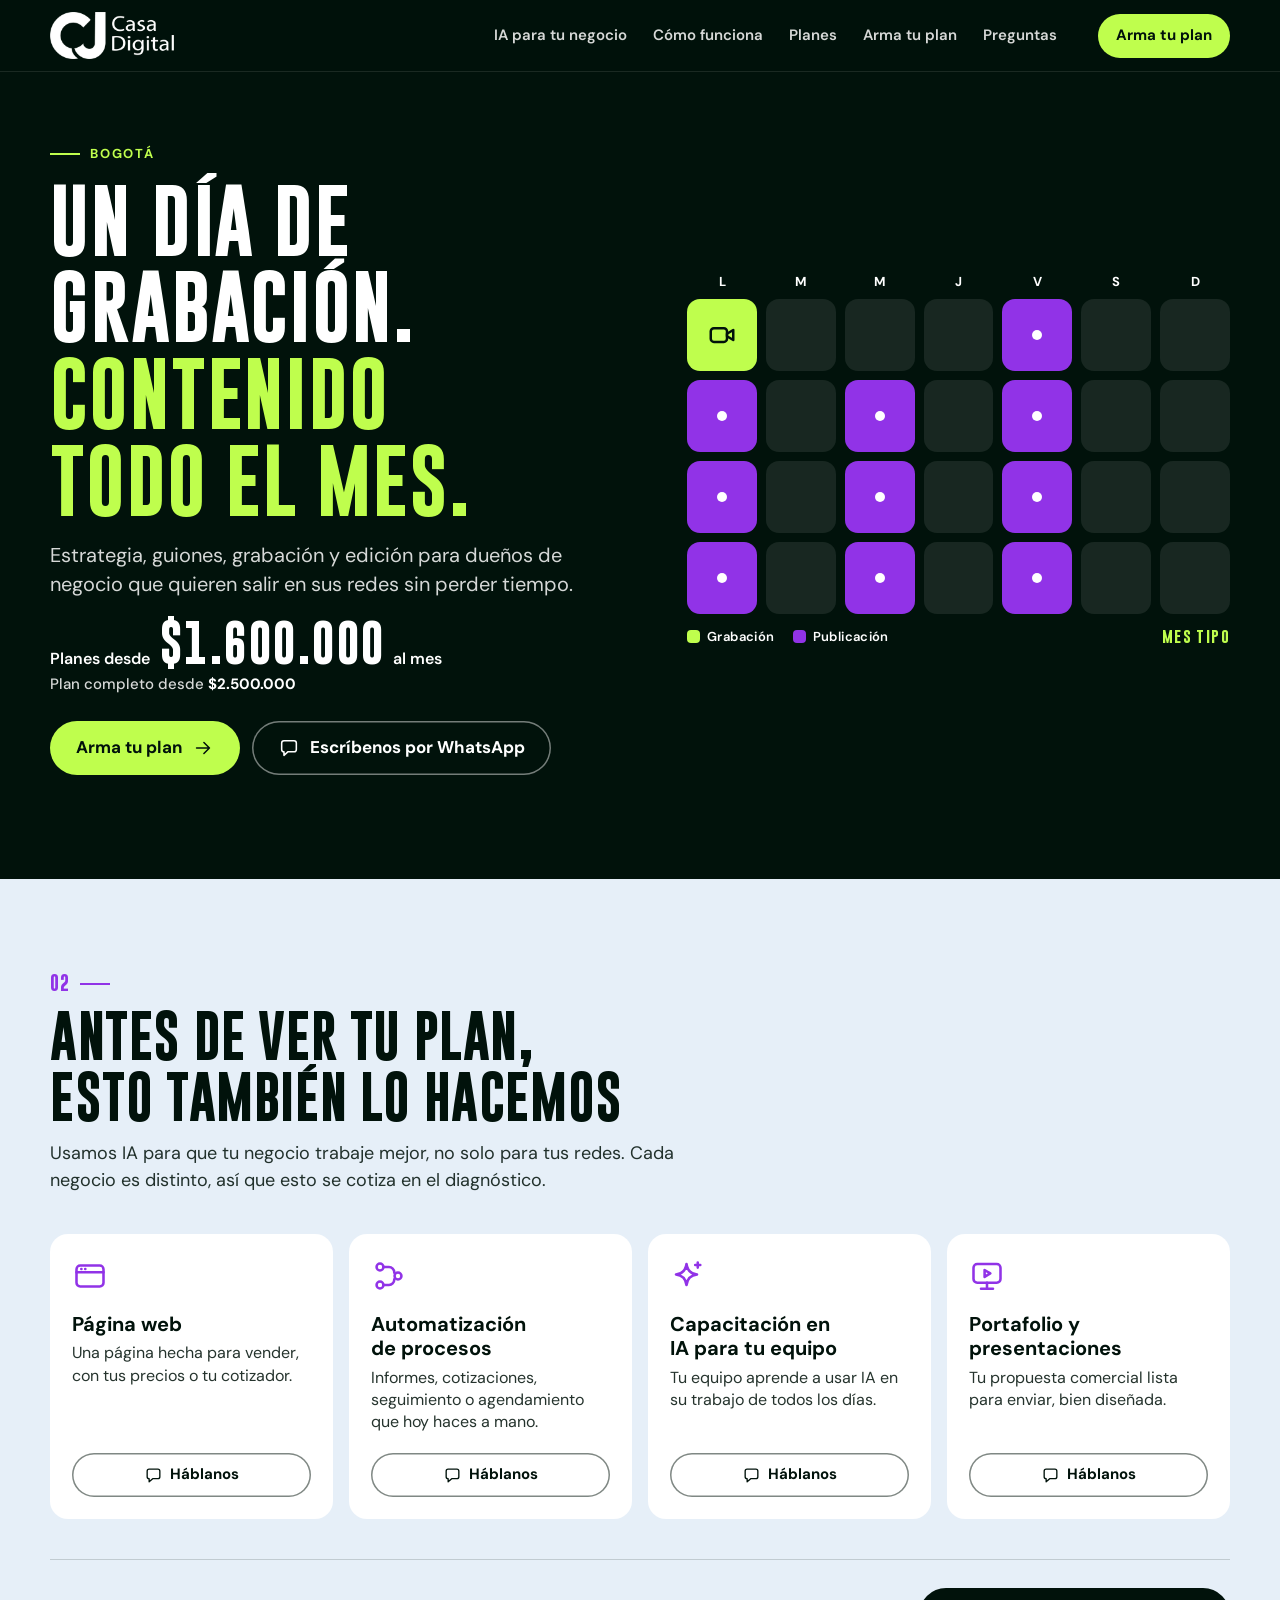
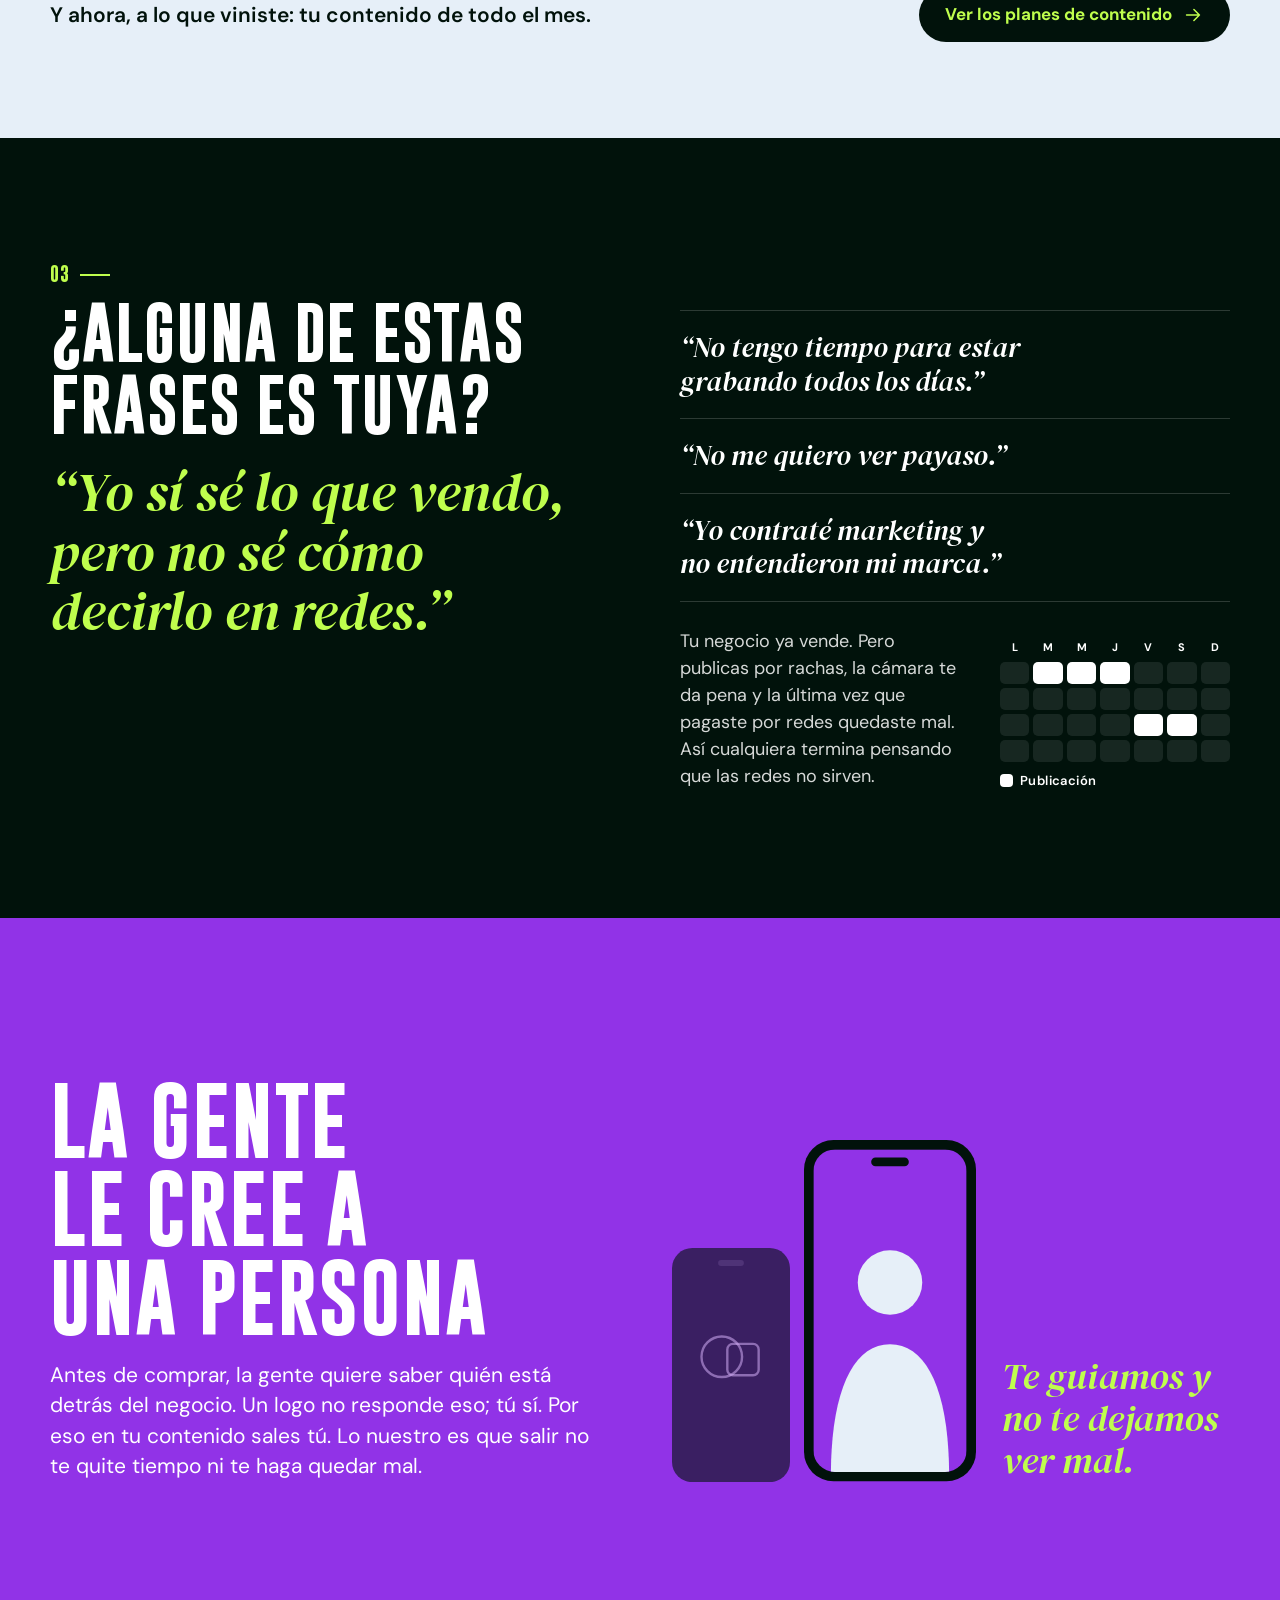
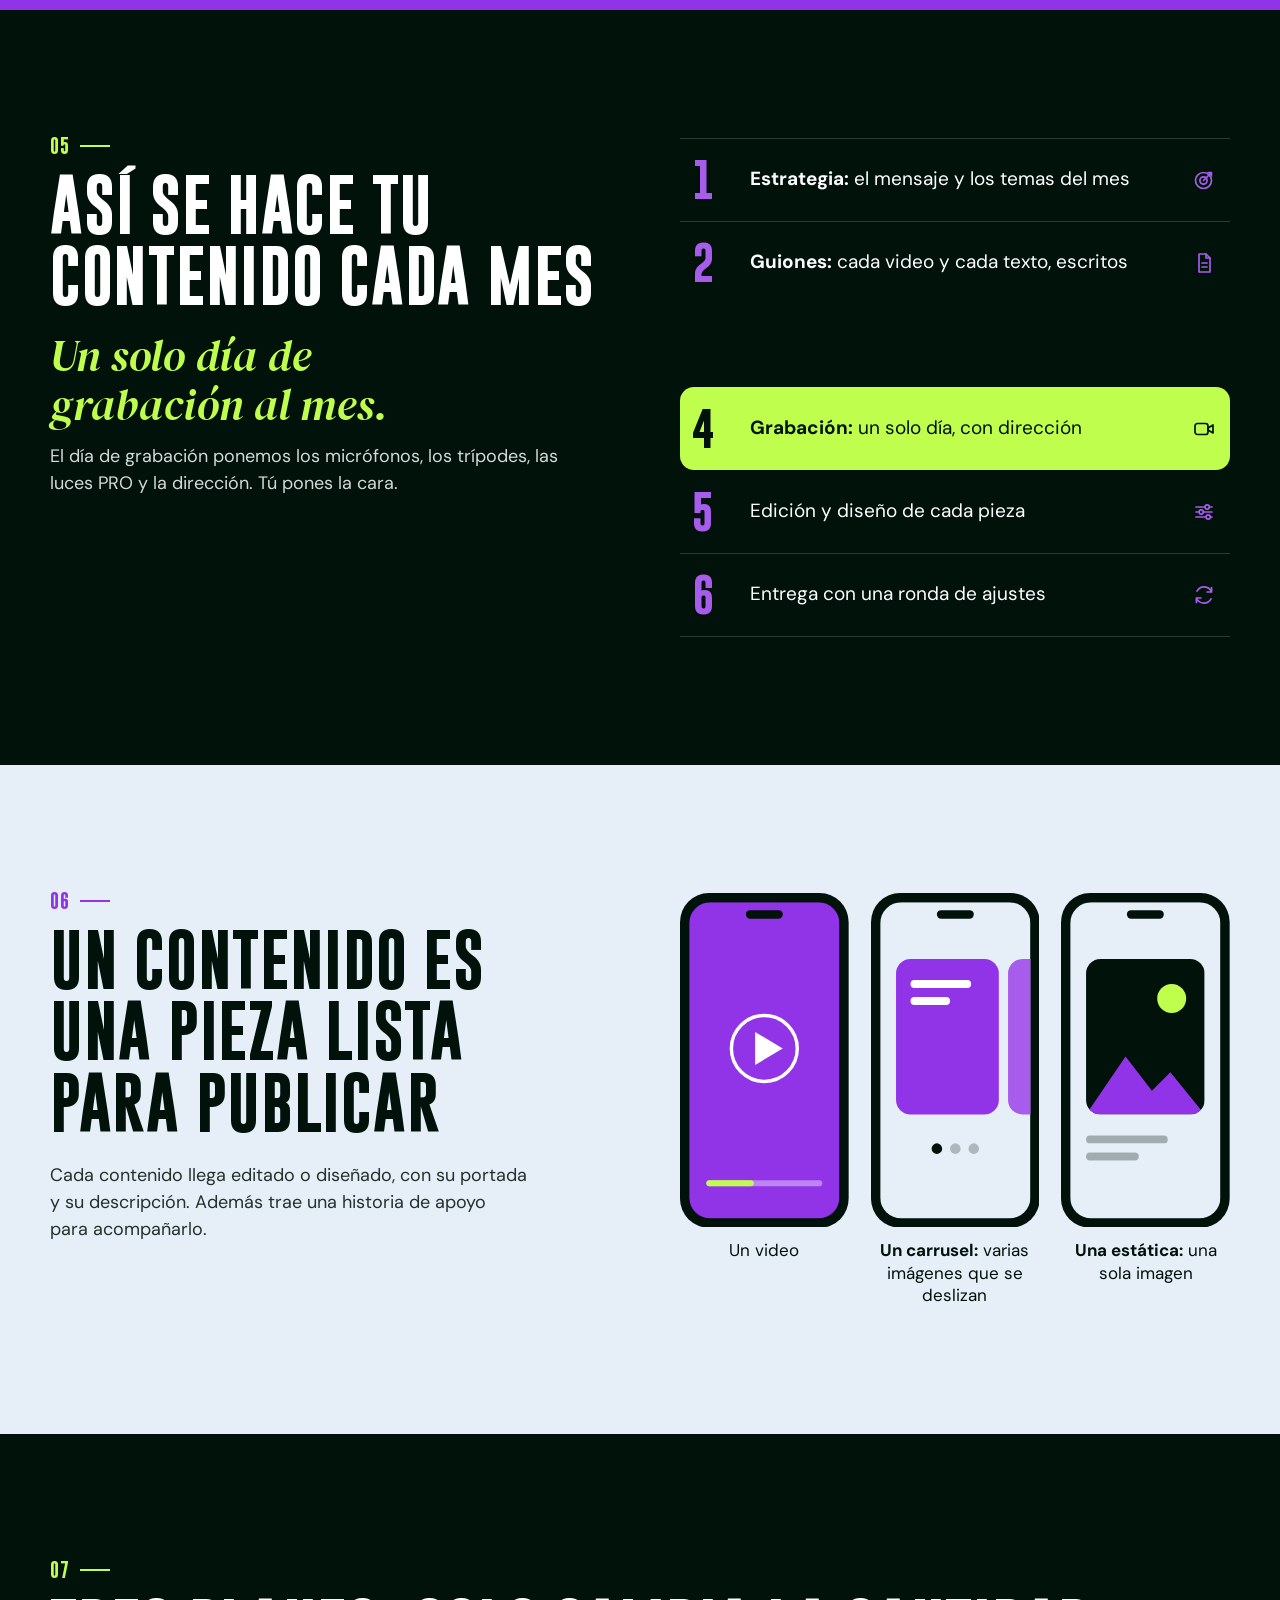
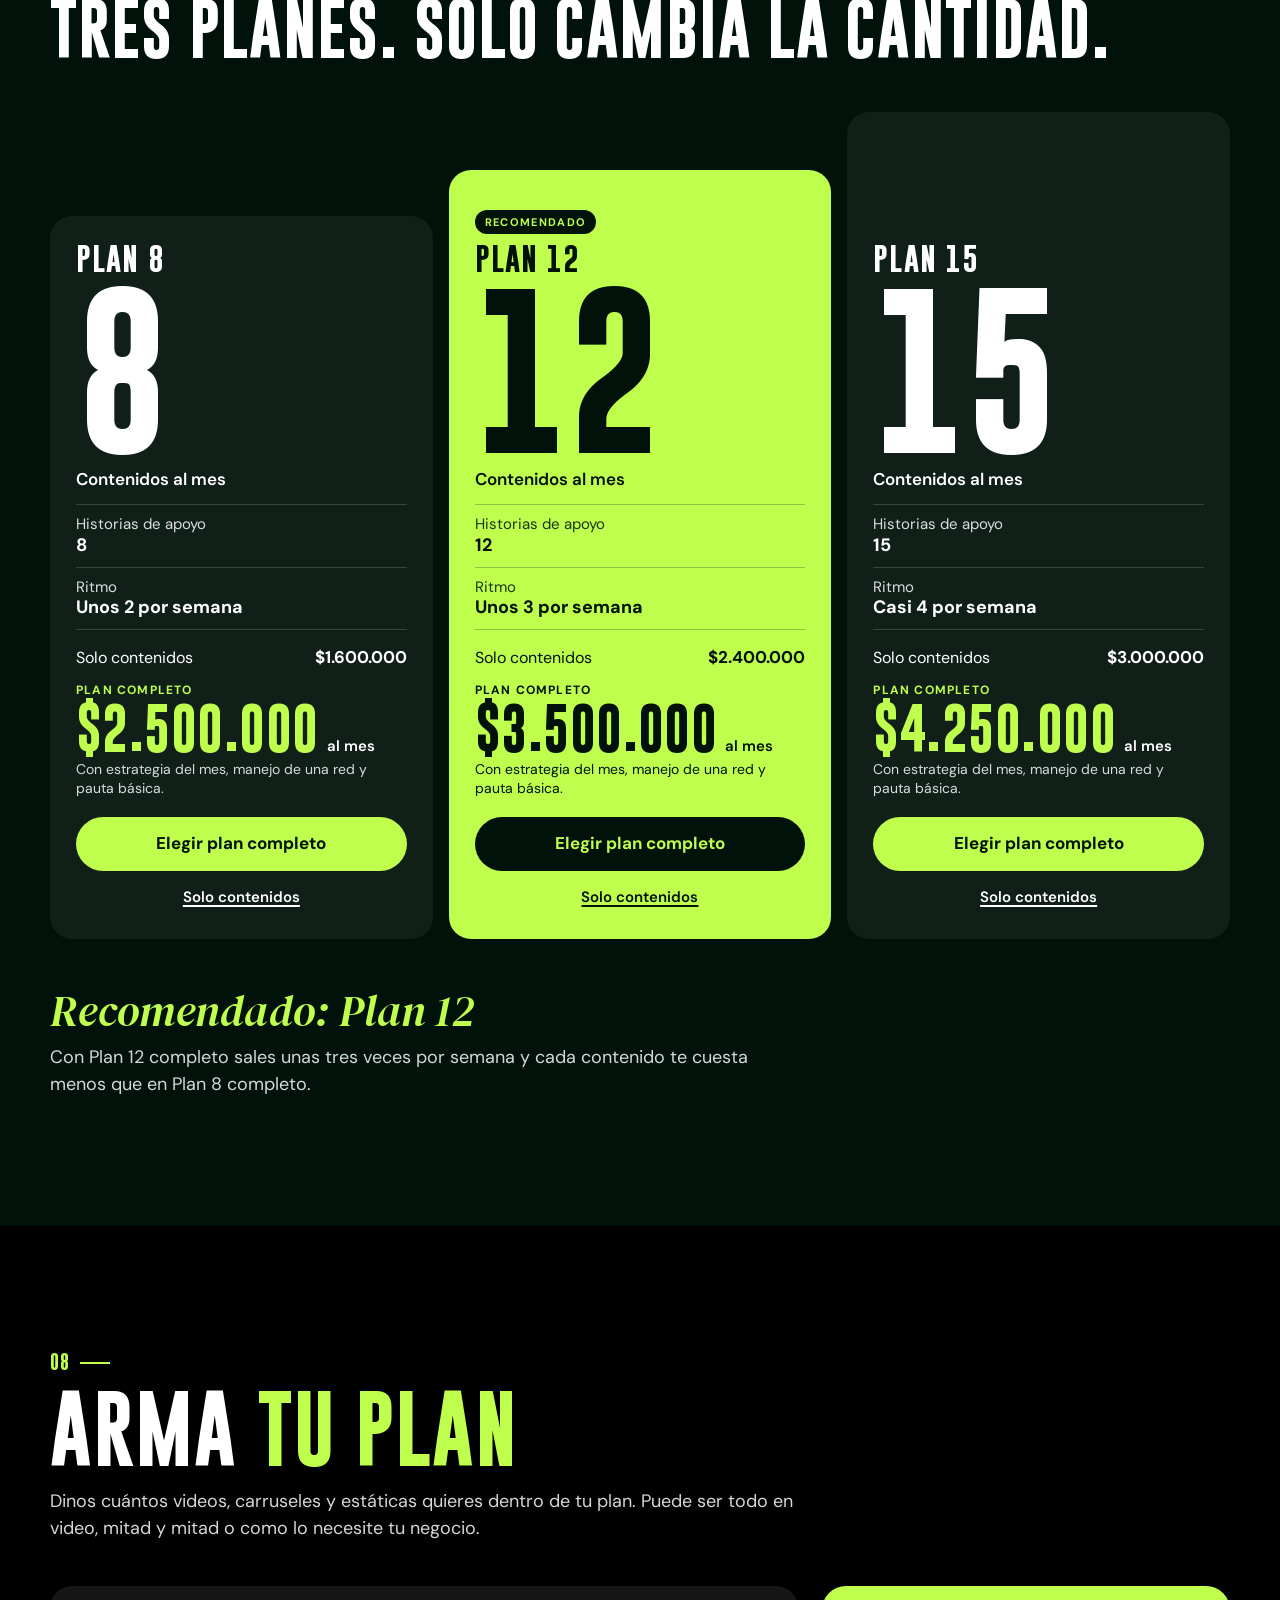
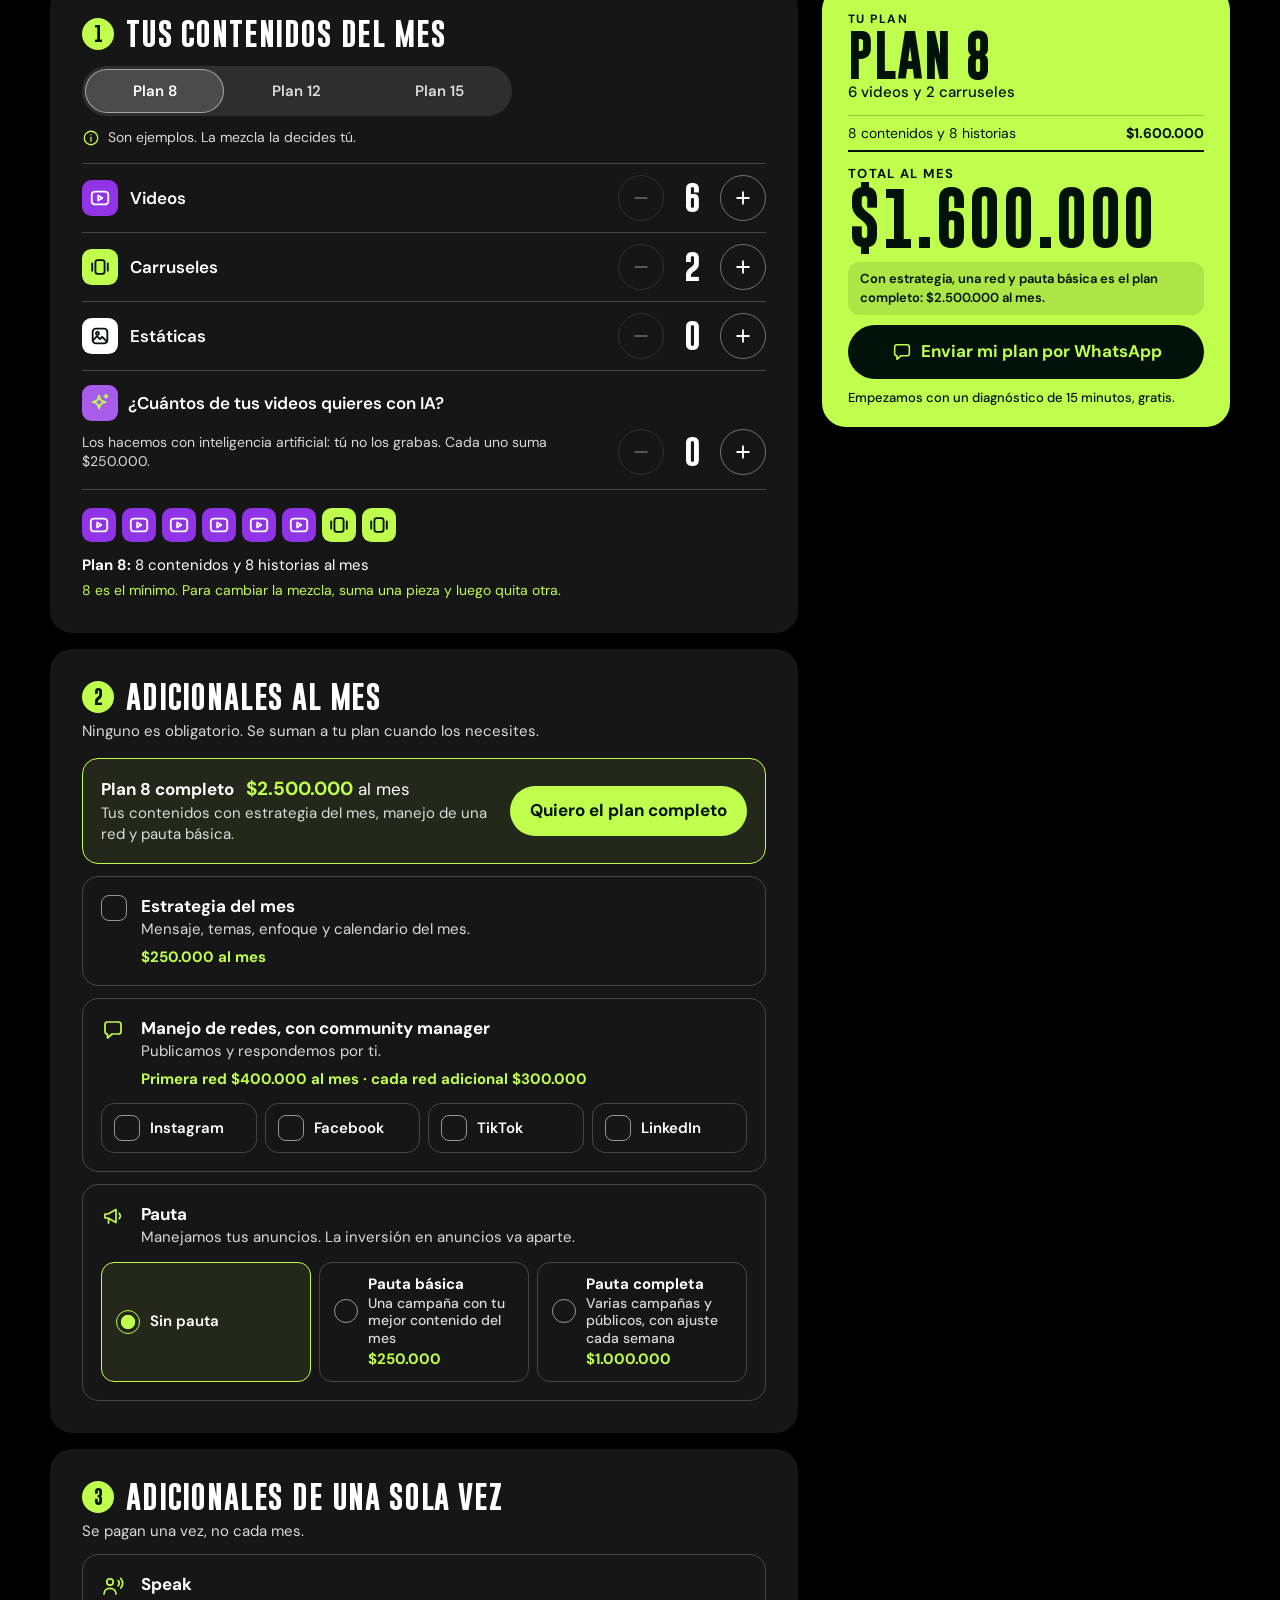
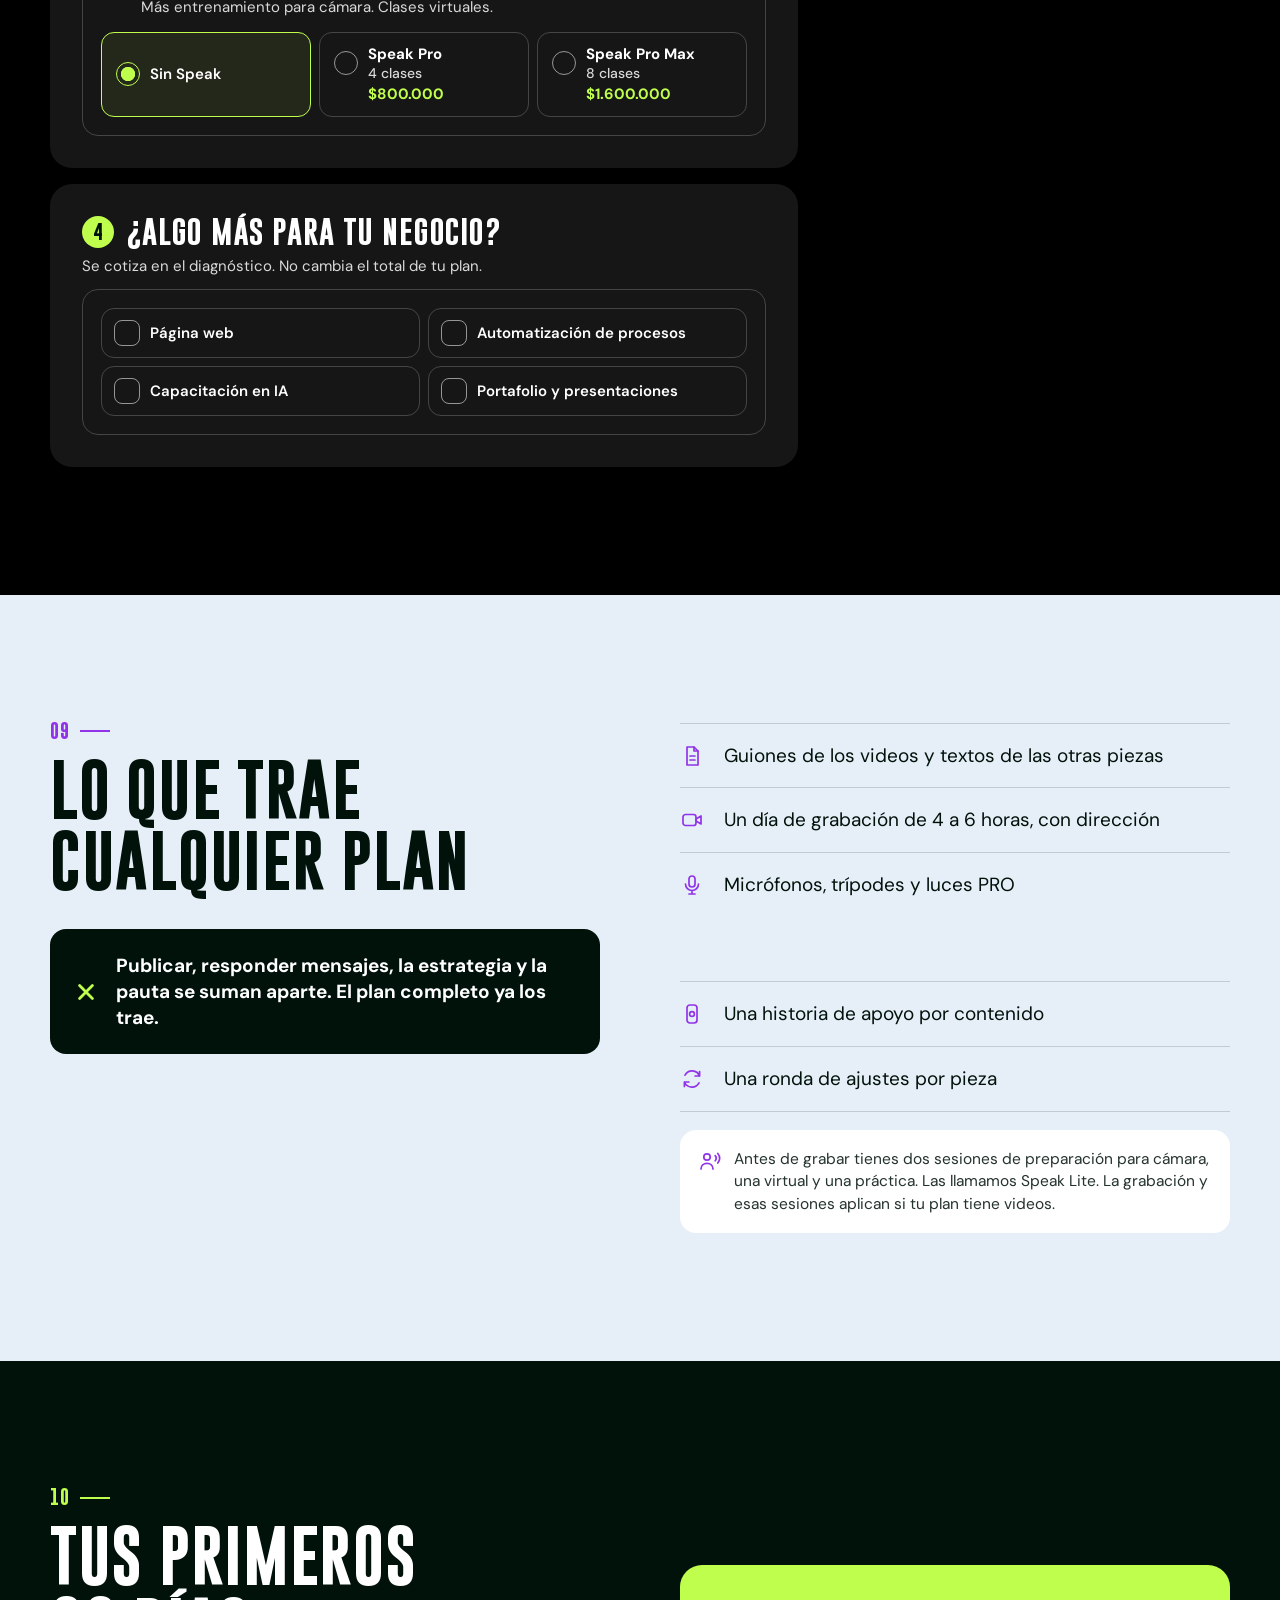
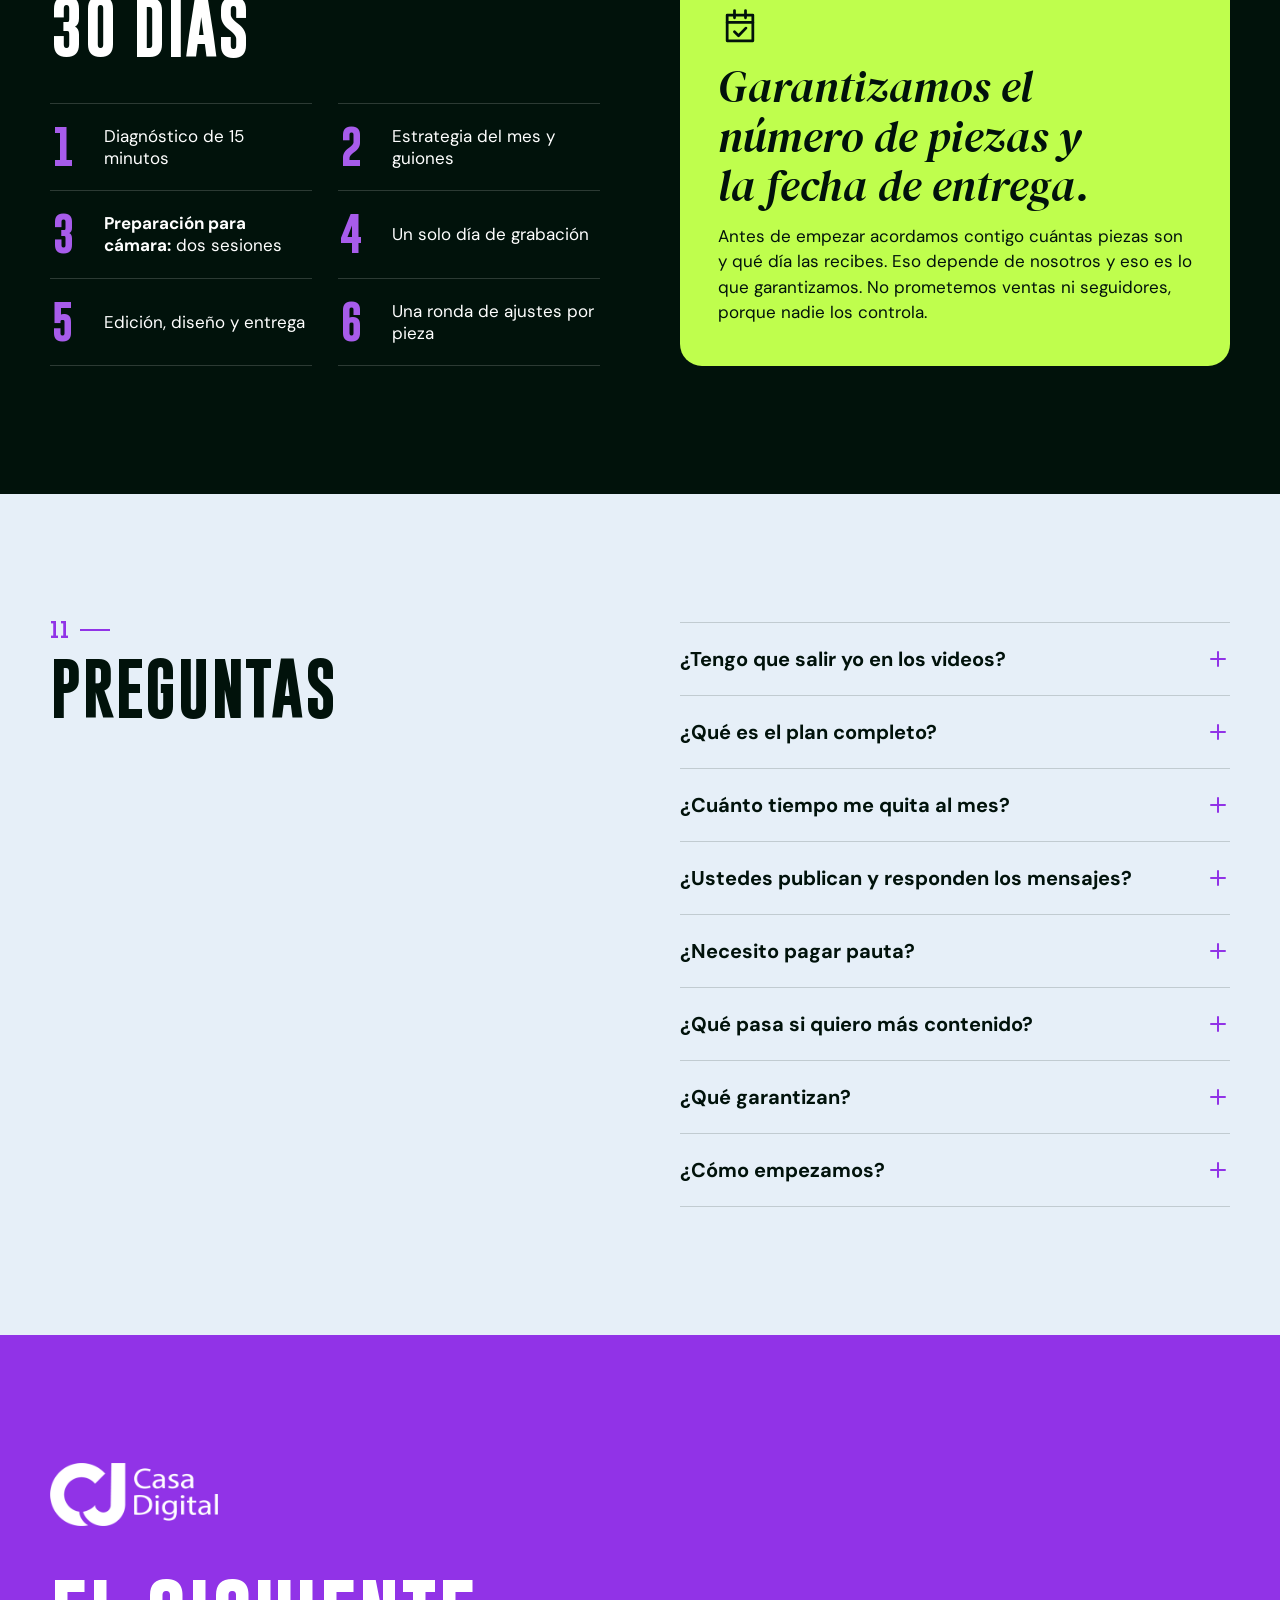
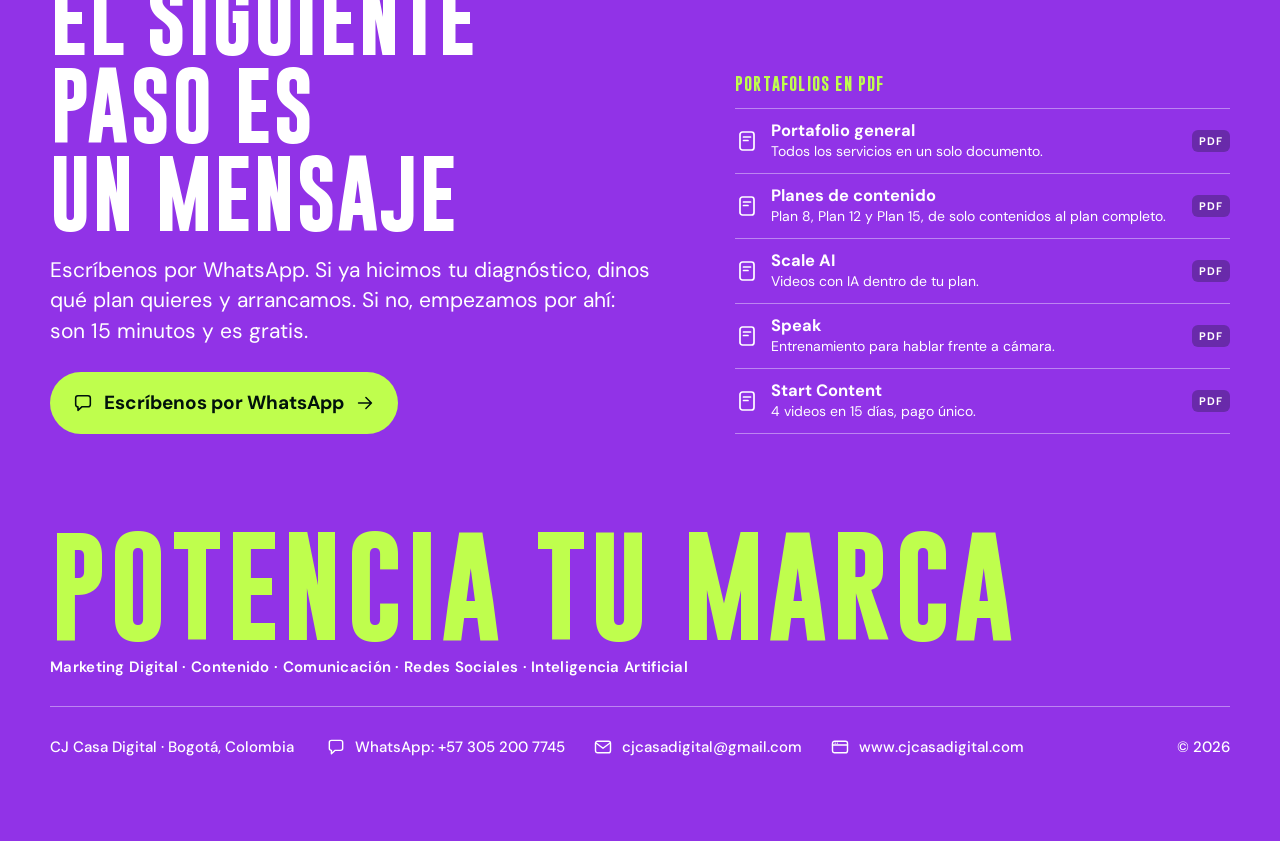
==== commit a3c098fd: "IA para tu negocio al frente, video con IA por video y Speak sumando al primer mes - Sección nueva, " ====
--- a/index.html
+++ b/index.html
@@ -44,11 +44,11 @@
 <symbol id="i-chat" viewBox="0 0 24 24"><path d="M4 6.5A2.5 2.5 0 016.5 4h11A2.5 2.5 0 0120 6.5v7a2.5 2.5 0 01-2.5 2.5H11l-4.5 4v-4A2.5 2.5 0 014 13.5z"/></symbol>
 <symbol id="i-pauta" viewBox="0 0 24 24"><path d="M4 10v4h3l8 4.5v-13L7 10z"/><path d="M18.2 9.4a3.6 3.6 0 010 5.2M7.5 14.5V19"/></symbol>
 <symbol id="i-sello" viewBox="0 0 24 24"><path d="M5 5.500h14v14H5z"/><path d="M5 9.500h14M9 3v4M15 3v4M9 14.600l2.200 2.200 4-4.200"/></symbol>
-<symbol id="i-bot" viewBox="0 0 24 24"><path d="M4 6.500A2.500 2.500 0 016.500 4h11A2.500 2.500 0 0120 6.500v7a2.500 2.500 0 01-2.500 2.500H11l-4.500 4v-4A2.500 2.500 0 014 13.500z"/><path d="M12 6.800c.3 2 1.200 2.900 3.200 3.200-2 .3-2.900 1.200-3.200 3.200-.3-2-1.200-2.900-3.200-3.200 2-.3 2.900-1.200 3.200-3.200z"/></symbol>
+<symbol id="i-chispa" viewBox="0 0 24 24"><path d="M11 4c.5 4.2 2.8 6.5 7 7-4.2.5-6.5 2.8-7 7-.5-4.2-2.8-6.5-7-7 4.2-.5 6.5-2.8 7-7zM18.5 3v3.400M16.800 4.700h3.400"/></symbol>
+<symbol id="i-pantalla" viewBox="0 0 24 24"><rect x="3" y="4" width="18" height="12.500" rx="2.500"/><path d="M8 20.500h8M12 16.500v4M10.400 8v4.600l3.800-2.300z"/></symbol>
 <symbol id="i-web" viewBox="0 0 24 24"><rect x="3" y="5" width="18" height="14" rx="2.500"/><path d="M3 9.500h18M6.200 7.300h.1M8.800 7.300h.1"/></symbol>
   <symbol id="i-portada" viewBox="0 0 24 24"><rect x="5" y="3" width="14" height="18" rx="2.500"/><path d="M8.500 8h7M8.500 11.500h4.500"/></symbol>
 <symbol id="i-flujo" viewBox="0 0 24 24"><circle cx="6" cy="6" r="2.300"/><circle cx="18" cy="12" r="2.300"/><circle cx="6" cy="18" r="2.300"/><path d="M8.300 6H12a3.500 3.500 0 013.500 3.500v.3M8.300 18H12a3.500 3.500 0 003.500-3.500v-.3"/></symbol>
-<symbol id="i-lupa" viewBox="0 0 24 24"><circle cx="10.500" cy="10.500" r="6.300"/><path d="M15.200 15.200l5.300 5.300"/></symbol>
 <symbol id="i-mas" viewBox="0 0 24 24"><path d="M12 5v14M5 12h14"/></symbol>
 <symbol id="i-menos" viewBox="0 0 24 24"><path d="M5 12h14"/></symbol>
 <symbol id="i-flecha" viewBox="0 0 24 24"><path d="M5 12h14M13 6l6 6-6 6"/></symbol>
@@ -64,6 +64,7 @@
   <div class="barra-in">
     <a class="marca" href="#inicio" aria-label="CJ Casa Digital, inicio"><img src="assets/img/logo-cj-blanco.png" width="400" height="150" alt="CJ Casa Digital"></a>
     <nav class="barra-nav" aria-label="Secciones">
+      <a href="#ia">IA para tu negocio</a>
       <a href="#como">Cómo funciona</a>
       <a href="#planes">Planes</a>
       <a href="#cotizador">Arma tu plan</a>
@@ -103,11 +104,52 @@
   </div>
 </section>
 
-<!-- 3 · El problema -->
-<section class="sec t-claro" id="problema">
+<!-- 3 · IA para tu negocio: lo otro que hacemos, antes de los planes de contenido -->
+<section class="sec sec-m t-claro" id="ia">
+  <div class="caja">
+    <div class="ia-cab">
+      <p class="kicker rev"><span class="num">02</span><span class="raya"></span></p>
+      <h2 class="tit t-h3 rev">Antes de ver tu plan, esto también lo hacemos</h2>
+      <p class="cuerpo rev">Usamos IA para que tu negocio trabaje mejor, no solo para tus redes. Cada negocio es distinto, así que esto se cotiza en el diagnóstico.</p>
+    </div>
+    <ul class="servs">
+      <li class="serv rev">
+        <svg class="ic" aria-hidden="true"><use href="#i-web"/></svg>
+        <h3>Página web</h3>
+        <p>Una página hecha para vender, con tus precios o tu cotizador.</p>
+        <a class="btn btn-borde btn-ch" data-wa data-msg="Hola, CJ. Quiero una página web para mi negocio." href="https://wa.me/573052007745?text=Hola%2C%20CJ.%20Quiero%20una%20p%C3%A1gina%20web%20para%20mi%20negocio." target="_blank" rel="noopener"><svg class="ic" aria-hidden="true"><use href="#i-chat"/></svg> Háblanos<span class="sr">: Página web</span></a>
+      </li>
+      <li class="serv rev">
+        <svg class="ic" aria-hidden="true"><use href="#i-flujo"/></svg>
+        <h3>Automatización de procesos</h3>
+        <p>Informes, cotizaciones, seguimiento o agendamiento que hoy haces a mano.</p>
+        <a class="btn btn-borde btn-ch" data-wa data-msg="Hola, CJ. Quiero automatizar un proceso de mi negocio." href="https://wa.me/573052007745?text=Hola%2C%20CJ.%20Quiero%20automatizar%20un%20proceso%20de%20mi%20negocio." target="_blank" rel="noopener"><svg class="ic" aria-hidden="true"><use href="#i-chat"/></svg> Háblanos<span class="sr">: Automatización de procesos</span></a>
+      </li>
+      <li class="serv rev">
+        <svg class="ic" aria-hidden="true"><use href="#i-chispa"/></svg>
+        <h3>Capacitación en IA para tu equipo</h3>
+        <p>Tu equipo aprende a usar IA en su trabajo de todos los días.</p>
+        <a class="btn btn-borde btn-ch" data-wa data-msg="Hola, CJ. Quiero una capacitación en IA para mi equipo." href="https://wa.me/573052007745?text=Hola%2C%20CJ.%20Quiero%20una%20capacitaci%C3%B3n%20en%20IA%20para%20mi%20equipo." target="_blank" rel="noopener"><svg class="ic" aria-hidden="true"><use href="#i-chat"/></svg> Háblanos<span class="sr">: Capacitación en IA para tu equipo</span></a>
+      </li>
+      <li class="serv rev">
+        <svg class="ic" aria-hidden="true"><use href="#i-pantalla"/></svg>
+        <h3>Portafolio y presentaciones</h3>
+        <p>Tu propuesta comercial lista para enviar, bien diseñada.</p>
+        <a class="btn btn-borde btn-ch" data-wa data-msg="Hola, CJ. Quiero un portafolio o una presentación para mi negocio." href="https://wa.me/573052007745?text=Hola%2C%20CJ.%20Quiero%20un%20portafolio%20o%20una%20presentaci%C3%B3n%20para%20mi%20negocio." target="_blank" rel="noopener"><svg class="ic" aria-hidden="true"><use href="#i-chat"/></svg> Háblanos<span class="sr">: Portafolio y presentaciones</span></a>
+      </li>
+    </ul>
+    <div class="puente rev">
+      <p>Y ahora, a lo que viniste: tu contenido de todo el mes.</p>
+      <a class="btn btn-oscuro" href="#planes">Ver los planes de contenido <svg class="ic" aria-hidden="true"><use href="#i-flecha"/></svg></a>
+    </div>
+  </div>
+</section>
+
+<!-- 4 · El problema -->
+<section class="sec t-oscuro" id="problema">
   <div class="caja dos-col">
     <div>
-      <p class="kicker rev"><span class="num">02</span><span class="raya"></span></p>
+      <p class="kicker rev"><span class="num">03</span><span class="raya"></span></p>
       <h2 class="tit t-h2 rev">¿Alguna de estas frases es tuya?</h2>
       <p class="cita-g rev">“Yo sí sé lo que vendo, pero no sé cómo decirlo en redes.”</p>
     </div>
@@ -134,11 +176,11 @@
   </div>
 </section>
 
-<!-- 4 · El giro -->
+<!-- 5 · El giro -->
 <section class="sec t-morado" id="giro">
   <div class="caja giro-red">
     <div>
-      <p class="kicker rev"><span class="num">03</span><span class="raya"></span></p>
+      <p class="kicker rev"><span class="num">04</span><span class="raya"></span></p>
       <h2 class="tit t-h2 t-h2g rev">La gente le cree a una persona</h2>
       <p class="cuerpo cuerpo-g rev">Antes de comprar, la gente quiere saber quién está detrás del negocio. Un logo no responde eso; tú sí. Por eso en tu contenido sales tú. Lo nuestro es que salir no te quite tiempo ni te haga quedar mal.</p>
     </div>
@@ -152,11 +194,11 @@
   </div>
 </section>
 
-<!-- 5 · Cómo funciona -->
+<!-- 6 · Cómo funciona -->
 <section class="sec t-oscuro" id="como">
   <div class="caja dos-col">
     <div class="pegado">
-      <p class="kicker rev"><span class="num">04</span><span class="raya"></span></p>
+      <p class="kicker rev"><span class="num">05</span><span class="raya"></span></p>
       <h2 class="tit t-h2 rev">Así se hace tu contenido cada mes</h2>
       <p class="dest dest-ac rev">Un solo día de grabación al mes.</p>
       <p class="cuerpo rev">El día de grabación ponemos los micrófonos, los trípodes, las luces PRO y la dirección. Tú pones la cara.</p>
@@ -172,11 +214,11 @@
   </div>
 </section>
 
-<!-- 6 · Qué es un contenido -->
+<!-- 7 · Qué es un contenido -->
 <section class="sec t-claro" id="contenido">
   <div class="caja dos-col areas">
     <div class="a-cab">
-      <p class="kicker rev"><span class="num">05</span><span class="raya"></span></p>
+      <p class="kicker rev"><span class="num">06</span><span class="raya"></span></p>
       <h2 class="tit t-h2 rev">Un contenido es una pieza lista para publicar</h2>
     </div>
     <div class="telefonos a-graf rev">
@@ -197,10 +239,10 @@
   </div>
 </section>
 
-<!-- 7 · Los tres planes -->
+<!-- 8 · Los tres planes -->
 <section class="sec t-oscuro" id="planes">
   <div class="caja">
-    <p class="kicker rev"><span class="num">06</span><span class="raya"></span></p>
+    <p class="kicker rev"><span class="num">07</span><span class="raya"></span></p>
     <h2 class="tit t-h2 rev">Tres planes. Solo cambia la cantidad.</h2>
     <div class="planes">
       <article class="plan rev">
@@ -251,11 +293,11 @@
   </div>
 </section>
 
-<!-- 8 · Arma tu plan -->
+<!-- 9 · Arma tu plan -->
 <section class="sec t-negro cotizador" id="cotizador">
   <div class="caja">
     <div class="cot-cab">
-      <p class="kicker"><span class="num">07</span><span class="raya"></span></p>
+      <p class="kicker"><span class="num">08</span><span class="raya"></span></p>
       <h2 class="tit t-h2 t-h2g" id="cot-tit" tabindex="-1">Arma <em>tu plan</em></h2>
       <p class="cuerpo">Dinos cuántos videos, carruseles y estáticas quieres dentro de tu plan. Puede ser todo en video, mitad y mitad o como lo necesite tu negocio.</p>
     </div>
@@ -303,8 +345,22 @@
             </div>
           </div>
 
+          <div class="ia-fila" id="ia-fila" role="group" aria-labelledby="c-ia">
+            <p class="ia-q" id="c-ia"><span class="ficha-t ia" aria-hidden="true"><svg class="ic"><use href="#i-chispa"/></svg></span>¿Cuántos de tus videos quieres con IA?</p>
+            <div class="ia-linea">
+              <p class="ia-nota">Los hacemos con inteligencia artificial: tú no los grabas. Cada uno suma <span data-p="videoIA">$250.000</span>.</p>
+              <span class="paso-a-paso">
+                <button type="button" class="pp" id="ia-menos" aria-label="Quitar un video con IA" disabled><svg class="ic" aria-hidden="true"><use href="#i-menos"/></svg></button>
+                <output class="pp-v" id="n-ia" aria-live="off">0</output>
+                <button type="button" class="pp" id="ia-mas" aria-label="Agregar un video con IA"><svg class="ic" aria-hidden="true"><use href="#i-mas"/></svg></button>
+              </span>
+            </div>
+            <p class="aviso" id="ia-aviso" hidden>Tu plan no tiene videos. Suma uno para poder hacerlo con IA.</p>
+          </div>
+
           <div class="mezcla">
             <div class="mezcla-fichas" id="fichas" role="img" aria-label="6 videos y 2 carruseles"></div>
+            <p class="fichas-ley" id="fichas-ley" hidden><span class="ficha-t ia" aria-hidden="true"><svg class="ic"><use href="#i-chispa"/></svg></span>Video con IA</p>
             <p class="mezcla-pie"><b id="m-nombre">Plan 8:</b> <span id="m-trae">8 contenidos y 8 historias al mes</span></p>
             <p class="limite" id="limite" aria-live="polite">8 es el mínimo. Para cambiar la mezcla, suma una pieza y luego quita otra.</p>
           </div>
@@ -367,30 +423,6 @@
               <label class="chip"><input type="radio" name="pauta" value="completa"><span class="marca-r" aria-hidden="true"></span><span class="chip-t"><b>Pauta completa</b><span>Varias campañas y públicos, con ajuste cada semana</span></span><span class="chip-p" data-p="pautaCompleta">$1.000.000</span></label>
             </div>
           </fieldset>
-
-          <div class="op-envuelve" id="env-avatar">
-            <label class="op op-fila" id="op-avatar">
-              <input type="checkbox" id="in-avatar" aria-describedby="av-aviso">
-              <span class="marca-c" aria-hidden="true"><svg class="ic"><use href="#i-palomita"/></svg></span>
-              <span class="op-txt">
-                <span class="op-n">Avatar con IA</span>
-                <span class="op-d">Tu clon hace parte de los videos. Hasta <span data-n="avatarIncluidos">4</span> videos del plan con tu clon.</span>
-                <span class="op-p"><span data-p="avatar">$1.500.000</span> al mes</span>
-              </span>
-            </label>
-            <div class="sub-op" id="sub-avatar" hidden>
-              <div class="contador" role="group" aria-labelledby="c-avatar">
-                <span class="contador-n" id="c-avatar">Videos con avatar</span>
-                <span class="paso-a-paso">
-                  <button type="button" class="pp" id="av-menos" aria-label="Quitar un video con avatar"><svg class="ic" aria-hidden="true"><use href="#i-menos"/></svg></button>
-                  <output class="pp-v" id="n-avatar" aria-live="off">4</output>
-                  <button type="button" class="pp" id="av-mas" aria-label="Agregar un video con avatar"><svg class="ic" aria-hidden="true"><use href="#i-mas"/></svg></button>
-                </span>
-              </div>
-              <p class="sub-op-nota">Cada video adicional con avatar: <span data-p="avatarVideo">$250.000</span>. No puede pasar de los videos de tu plan.</p>
-            </div>
-            <p class="aviso" id="av-aviso" hidden>El avatar necesita un plan con <span data-n="avatarIncluidos">4</span> videos o más.</p>
-          </div>
         </section>
 
         <!-- Bloque 3: una sola vez -->
@@ -411,6 +443,20 @@
               <label class="chip"><input type="radio" name="speak" value="ninguno" checked><span class="marca-r" aria-hidden="true"></span><span>Sin Speak</span></label>
               <label class="chip"><input type="radio" name="speak" value="pro"><span class="marca-r" aria-hidden="true"></span><span class="chip-t"><b>Speak Pro</b><span>4 clases</span></span><span class="chip-p" data-p="speakPro">$800.000</span></label>
               <label class="chip"><input type="radio" name="speak" value="promax"><span class="marca-r" aria-hidden="true"></span><span class="chip-t"><b>Speak Pro Max</b><span>8 clases</span></span><span class="chip-p" data-p="speakProMax">$1.600.000</span></label>
+            </div>
+          </fieldset>
+        </section>
+        <!-- Bloque 4: otros servicios, sin precio: no cambian el total -->
+        <section class="bloque" aria-labelledby="b4">
+          <h3 class="bloque-tit" id="b4"><span class="n">4</span>¿Algo más para tu negocio?</h3>
+          <p class="bloque-sub">Se cotiza en el diagnóstico. No cambia el total de tu plan.</p>
+          <fieldset class="op op-grupo" id="op-interes">
+            <legend class="sr">¿Algo más para tu negocio?</legend>
+            <div class="chips chips-2">
+              <label class="chip"><input type="checkbox" data-interes="página web"><span class="marca-c" aria-hidden="true"><svg class="ic"><use href="#i-palomita"/></svg></span><span>Página web</span></label>
+              <label class="chip"><input type="checkbox" data-interes="automatización de procesos"><span class="marca-c" aria-hidden="true"><svg class="ic"><use href="#i-palomita"/></svg></span><span>Automatización de procesos</span></label>
+              <label class="chip"><input type="checkbox" data-interes="capacitación en IA"><span class="marca-c" aria-hidden="true"><svg class="ic"><use href="#i-palomita"/></svg></span><span>Capacitación en IA</span></label>
+              <label class="chip"><input type="checkbox" data-interes="portafolio y presentaciones"><span class="marca-c" aria-hidden="true"><svg class="ic"><use href="#i-palomita"/></svg></span><span>Portafolio y presentaciones</span></label>
             </div>
           </fieldset>
         </section>
@@ -425,13 +471,14 @@
           <li><span>8 contenidos y 8 historias</span><b>$1.600.000</b></li>
         </ul>
         <div class="resumen-total">
-          <span>Total al mes</span>
-          <strong id="r-mensual" aria-hidden="true">$1.600.000</strong>
+          <span id="r-rotulo">Total al mes</span>
+          <strong id="r-grande" aria-hidden="true">$1.600.000</strong>
+          <p class="resumen-despues" id="r-despues" aria-hidden="true" hidden>Después, <b id="r-mensual">$1.600.000</b> al mes</p>
         </div>
         <dl class="resumen-filas">
-          <div id="r-unavez-fila" hidden><dt>Una sola vez</dt><dd id="r-unavez" aria-hidden="true">$0</dd></div>
-          <div><dt>Tu primer mes</dt><dd id="r-primer" aria-hidden="true">$1.600.000</dd></div>
+          <div id="r-unavez-fila" hidden><dt>De eso, una sola vez</dt><dd id="r-unavez" aria-hidden="true">$0</dd></div>
         </dl>
+        <p class="resumen-interes" id="r-interes" hidden></p>
         <p class="sr" id="r-vivo" role="status" aria-live="polite" aria-atomic="true">Plan 8. Total al mes: $1.600.000.</p>
         <p class="resumen-falta" id="r-falta">Con estrategia, una red y pauta básica es el plan completo: $2.500.000 al mes.</p>
         <a class="btn btn-oscuro btn-ancho" id="r-wa" data-wa data-plan-wa href="https://wa.me/573052007745?text=Hola%2C%20CJ.%20Arm%C3%A9%20este%20plan%20en%20la%20p%C3%A1gina%3A%20Plan%208%20(6%20videos%20y%202%20carruseles).%20Mensual%3A%20%241.600.000.%20Quiero%20mi%20diagn%C3%B3stico%20de%2015%20minutos." target="_blank" rel="noopener"><svg class="ic" aria-hidden="true"><use href="#i-chat"/></svg> Enviar mi plan por WhatsApp</a>
@@ -441,11 +488,11 @@
   </div>
 </section>
 
-<!-- 9 · Lo que trae y lo que no -->
+<!-- 10 · Lo que trae y lo que no -->
 <section class="sec t-claro" id="incluye">
   <div class="caja dos-col areas">
     <div class="a-cab">
-      <p class="kicker rev"><span class="num">08</span><span class="raya"></span></p>
+      <p class="kicker rev"><span class="num">09</span><span class="raya"></span></p>
       <h2 class="tit t-h2 rev">Lo que trae cualquier plan</h2>
     </div>
     <div class="a-graf">
@@ -469,11 +516,11 @@
   </div>
 </section>
 
-<!-- 10 · Primeros 30 días y garantía -->
+<!-- 11 · Primeros 30 días y garantía -->
 <section class="sec t-oscuro" id="treinta">
   <div class="caja dos-col">
     <div>
-      <p class="kicker rev"><span class="num">09</span><span class="raya"></span></p>
+      <p class="kicker rev"><span class="num">10</span><span class="raya"></span></p>
       <h2 class="tit t-h2 rev">Tus primeros 30 días</h2>
       <ol class="pasos pasos-2">
         <li class="rev"><span class="n">1</span><span>Diagnóstico de 15 minutos</span></li>
@@ -492,17 +539,17 @@
   </div>
 </section>
 
-<!-- 11 · Preguntas -->
+<!-- 12 · Preguntas -->
 <section class="sec t-claro" id="preguntas">
   <div class="caja dos-col">
     <div class="pegado">
-      <p class="kicker rev"><span class="num">10</span><span class="raya"></span></p>
+      <p class="kicker rev"><span class="num">11</span><span class="raya"></span></p>
       <h2 class="tit t-h2 rev">Preguntas</h2>
     </div>
     <div class="faq rev">
       <div class="faq-i">
         <h3><button type="button" class="faq-b" aria-expanded="false" aria-controls="f1" id="fb1"><span>¿Tengo que salir yo en los videos?</span><svg class="ic" aria-hidden="true"><use href="#i-mas"/></svg></button></h3>
-        <div class="faq-p" id="f1" role="region" aria-labelledby="fb1"><div><p>Tú decides. Un contenido puede ser un video, un carrusel o una estática, y la mezcla la armas tú. Si quieres salir menos, el avatar con IA hace parte de los videos con tu cara y tu voz, con tu permiso.</p></div></div>
+        <div class="faq-p" id="f1" role="region" aria-labelledby="fb1"><div><p>Tú decides. Un contenido puede ser un video, un carrusel o una estática, y la mezcla la armas tú. Si quieres salir menos, parte de tus videos se pueden hacer con IA.</p></div></div>
       </div>
       <div class="faq-i">
         <h3><button type="button" class="faq-b" aria-expanded="false" aria-controls="f8" id="fb8"><span>¿Qué es el plan completo?</span><svg class="ic" aria-hidden="true"><use href="#i-mas"/></svg></button></h3>
@@ -533,22 +580,6 @@
         <div class="faq-p" id="f7" role="region" aria-labelledby="fb7"><div><p>Con un diagnóstico de 15 minutos, gratis, por WhatsApp.</p></div></div>
       </div>
     </div>
-  </div>
-</section>
-
-<!-- 12 · También lo hacemos: IA (fuera del camino principal, compacta) -->
-<section class="sec sec-c t-oscuro" id="ia">
-  <div class="caja ia-red">
-    <div class="rev">
-      <h2 class="tit t-h3">También lo hacemos: IA para tu negocio</h2>
-      <p class="cuerpo">Si tu negocio necesita algo más que contenido, también te ayudamos con esto. Cada negocio es distinto, así que se cotiza después del diagnóstico de 15 minutos.</p>
-    </div>
-    <ul class="ia-lista rev">
-      <li><svg class="ic" aria-hidden="true"><use href="#i-bot"/></svg><span>Asistente de WhatsApp con IA</span></li>
-      <li><svg class="ic" aria-hidden="true"><use href="#i-web"/></svg><span>Página web</span></li>
-      <li><svg class="ic" aria-hidden="true"><use href="#i-flujo"/></svg><span>Automatización de un proceso</span></li>
-      <li><svg class="ic" aria-hidden="true"><use href="#i-lupa"/></svg><span>Diagnóstico de procesos</span></li>
-    </ul>
   </div>
 </section>
 
@@ -567,7 +598,7 @@
         <ul class="pdfs">
           <li><a href="portafolios/cj-portafolio-general.pdf" target="_blank" rel="noopener"><svg class="ic" aria-hidden="true"><use href="#i-portada"/></svg><span class="pdf-t"><b>Portafolio general</b><span>Todos los servicios en un solo documento.</span></span><small>PDF</small></a></li>
           <li><a href="portafolios/cj-planes-de-contenido.pdf" target="_blank" rel="noopener"><svg class="ic" aria-hidden="true"><use href="#i-portada"/></svg><span class="pdf-t"><b>Planes de contenido</b><span>Plan 8, Plan 12 y Plan 15, de solo contenidos al plan completo.</span></span><small>PDF</small></a></li>
-          <li><a href="portafolios/cj-scale-ai.pdf" target="_blank" rel="noopener"><svg class="ic" aria-hidden="true"><use href="#i-portada"/></svg><span class="pdf-t"><b>Scale AI</b><span>Un plan completo con avatar de IA, tu clon con tu cara y tu voz.</span></span><small>PDF</small></a></li>
+          <li><a href="portafolios/cj-scale-ai.pdf" target="_blank" rel="noopener"><svg class="ic" aria-hidden="true"><use href="#i-portada"/></svg><span class="pdf-t"><b>Scale AI</b><span>Videos con IA dentro de tu plan.</span></span><small>PDF</small></a></li>
           <li><a href="portafolios/cj-speak.pdf" target="_blank" rel="noopener"><svg class="ic" aria-hidden="true"><use href="#i-portada"/></svg><span class="pdf-t"><b>Speak</b><span>Entrenamiento para hablar frente a cámara.</span></span><small>PDF</small></a></li>
           <li><a href="portafolios/cj-start-content.pdf" target="_blank" rel="noopener"><svg class="ic" aria-hidden="true"><use href="#i-portada"/></svg><span class="pdf-t"><b>Start Content</b><span>4 videos en 15 días, pago único.</span></span><small>PDF</small></a></li>
         </ul>
@@ -597,6 +628,7 @@
   <div class="plan-barra-t">
     <span id="pb-nombre">Plan 8 · al mes</span>
     <strong id="pb-total">$1.600.000</strong>
+    <small id="pb-despues" hidden>después <b id="pb-mensual">$1.600.000</b> al mes</small>
   </div>
   <a class="btn btn-acido btn-ch" id="pb-wa" data-wa data-plan-wa tabindex="-1" href="https://wa.me/573052007745?text=Hola%2C%20CJ.%20Arm%C3%A9%20este%20plan%20en%20la%20p%C3%A1gina%3A%20Plan%208%20(6%20videos%20y%202%20carruseles).%20Mensual%3A%20%241.600.000.%20Quiero%20mi%20diagn%C3%B3stico%20de%2015%20minutos." target="_blank" rel="noopener"><svg class="ic" aria-hidden="true"><use href="#i-chat"/></svg> Enviar por WhatsApp</a>
 </div>
--- a/assets/css/estilos.css
+++ b/assets/css/estilos.css
@@ -97,6 +97,8 @@
 .btn-oscuro:hover { box-shadow: 0 0 0 4px rgba(1,18,11,.22); }
 .btn-linea { background: transparent; color: var(--fg); box-shadow: inset 0 0 0 1.5px rgba(255,255,255,.45); }
 .btn-linea:hover { box-shadow: inset 0 0 0 1.5px #fff; }
+.btn-borde { background: transparent; color: var(--verde); box-shadow: inset 0 0 0 1.5px rgba(1,18,11,.5); }
+.btn-borde:hover { box-shadow: inset 0 0 0 2px var(--verde); }
 .btn-ch { min-height: 44px; padding: 0 18px; font-size: .9375rem; }
 .btn-g { min-height: 62px; padding: 0 22px; font-size: clamp(1rem, 4.5vw, 1.1875rem); white-space: nowrap; }
 .btn-ancho { width: 100%; }
@@ -141,7 +143,7 @@
 .leyenda i { width: 13px; height: 13px; border-radius: 4px; }
 .leyenda .l-g { background: var(--acido); }
 .leyenda .l-p { background: var(--morado); }
-.leyenda .l-n { background: var(--verde); }
+.leyenda .l-n { background: var(--fg); }
 .leyenda .tipo { margin-left: auto; font-family: var(--titulos); font-size: 14px; letter-spacing: .1em; text-transform: uppercase; color: var(--ac); }
 
 /* ---------- 3 · El problema ---------- */
@@ -152,7 +154,7 @@
 .rachas .cal-dias { gap: 4px; margin-bottom: 6px; font-size: .6875rem; }
 .rachas-red { display: grid; grid-template-columns: repeat(7, 1fr); gap: 4px; }
 .rachas-red i { height: 22px; border-radius: 5px; background: var(--vacio); }
-.rachas-red .p { background: var(--verde); }
+.rachas-red .p { background: var(--fg); }
 .rachas .leyenda { margin-top: 9px; }
 
 /* ---------- 4 · El giro ---------- */
@@ -221,6 +223,17 @@
 .pp .ic { width: 20px; height: 20px; stroke-width: 2.2; }
 .pp-v { font-family: var(--titulos); font-size: 1.875rem; line-height: 1; min-width: 40px; text-align: center; }
 
+.ficha-t.ia { background: var(--morado2); color: var(--acido); }
+.ia-fila { padding: 14px 0; border-bottom: 1.5px solid var(--linea); }
+.ia-q { display: flex; align-items: center; gap: 10px; font-size: 1.0625rem; font-weight: 600; line-height: 1.25; }
+.ia-linea { display: grid; grid-template-columns: minmax(0, 1fr) auto; align-items: center; gap: 12px; margin-top: 8px; }
+.ia-nota { font-size: .875rem; line-height: 1.4; color: var(--fg2); }
+.ia-fila .aviso { padding: 8px 0 0; }
+.ia-fila.no .ia-q, .ia-fila.no .ia-linea { opacity: .42; }
+.fichas-ley { display: flex; align-items: center; gap: 8px; margin-top: 10px; font-size: .8125rem; font-weight: 600; }
+.fichas-ley[hidden] { display: none; }
+.fichas-ley .ficha-t { width: 22px; height: 22px; border-radius: 6px; }
+.fichas-ley .ficha-t .ic { width: 14px; height: 14px; }
 .mezcla { margin-top: 18px; }
 .mezcla-fichas { display: flex; flex-wrap: wrap; gap: 6px; min-height: 34px; }
 .mezcla-fichas .ficha-t { width: 34px; height: 34px; }
@@ -263,9 +276,10 @@
 .op-n { font-size: 1.0625rem; font-weight: 700; line-height: 1.3; }
 .op-d { font-size: .9375rem; line-height: 1.38; color: var(--fg2); }
 .op-p { font-size: .9375rem; font-weight: 700; line-height: 1.35; color: var(--acido); margin-top: 5px; }
-.op-fila:has(input:checked), .op-grupo:has(input[type="checkbox"]:checked), .op-envuelve:has(input:checked) { border-color: var(--acido); background: rgba(191,254,77,.06); }
+.op-fila:has(input:checked), .op-grupo:has(input[type="checkbox"]:checked) { border-color: var(--acido); background: rgba(191,254,77,.06); }
 
 .chips { display: grid; grid-template-columns: minmax(0, 1fr) minmax(0, 1fr); gap: 8px; margin-top: 14px; }
+.chips.chips-2 { grid-template-columns: 1fr; margin-top: 0; }
 .radios { display: grid; gap: 8px; margin-top: 14px; }
 .chip { position: relative; display: flex; align-items: center; gap: 8px; min-width: 0; min-height: 50px; padding: 8px 10px; border: 1.5px solid var(--linea); border-radius: 13px;
         font-size: .9375rem; font-weight: 600; line-height: 1.25; cursor: pointer; transition: border-color .2s ease, background-color .2s ease; }
@@ -276,15 +290,6 @@
 .chip-t { display: flex; flex-direction: column; gap: 1px; min-width: 0; }
 .chip-t span { font-weight: 500; font-size: .875rem; color: var(--fg2); }
 
-.op-envuelve { border: 1.5px solid var(--linea); border-radius: 16px; margin-top: 12px; transition: border-color .2s ease, background-color .2s ease; }
-.op-envuelve > .op { border: 0; margin: 0; background: transparent !important; }
-.op-envuelve.no > .op { cursor: not-allowed; }
-.op-envuelve.no > .op > :not(input) { opacity: .42; }
-.op-envuelve.no input { cursor: not-allowed; }
-.sub-op { padding: 0 14px 14px; }
-.sub-op .contador { border: 0; border-top: 1.5px solid var(--linea); grid-template-columns: minmax(0, 1fr) auto; gap: 8px; padding-bottom: 4px; }
-.sub-op .pp-v { min-width: 38px; }
-.sub-op-nota { font-size: .875rem; line-height: 1.4; color: var(--fg2); margin-top: 6px; }
 .aviso { padding: 0 14px 14px 54px; font-size: .875rem; line-height: 1.4; font-weight: 600; color: var(--blanco); }
 
 /* Resultado */
@@ -305,6 +310,9 @@
 .resumen-total { border-top: 2.5px solid var(--verde); padding-top: 14px; }
 .resumen-total > span { display: block; font-size: .8125rem; font-weight: 700; letter-spacing: .1em; text-transform: uppercase; }
 .resumen-total strong { display: block; margin-top: 5px; font-family: var(--titulos); font-size: min(12.4vw, 4rem); line-height: 1.1; letter-spacing: .01em; white-space: nowrap; }
+.resumen-despues { font-size: 1.0625rem; font-weight: 600; line-height: 1.3; margin-top: 2px; }
+.resumen-despues[hidden], .resumen-interes[hidden] { display: none; }
+.resumen-interes { font-size: .875rem; font-weight: 600; line-height: 1.4; margin-top: 12px; }
 .resumen-filas { margin-top: 10px; }
 .resumen-filas div { display: flex; justify-content: space-between; align-items: baseline; gap: 14px; padding: 9px 0; border-top: 1.5px solid rgba(1,18,11,.22); }
 .resumen-filas div[hidden] { display: none; }
@@ -315,6 +323,7 @@
 
 @container (min-width: 590px) {
   .chips { grid-template-columns: repeat(4, minmax(0, 1fr)); }
+  .chips.chips-2 { grid-template-columns: repeat(2, minmax(0, 1fr)); }
   .radios { grid-template-columns: repeat(3, minmax(0, 1fr)); }
   .radios .chip { display: grid; grid-template-columns: 24px minmax(0, 1fr); align-content: center; row-gap: 3px; padding: 12px 14px; }
   .radios .chip-p { grid-column: 2; margin-left: 0; padding-left: 0; }
@@ -372,12 +381,18 @@
 .garantia .cuerpo { color: var(--verde); font-size: 1rem; }
 
 /* ---------- 11 · IA ---------- */
-.sec-c { padding: 52px 0; }
-.t-h3 { font-size: clamp(1.75rem, 7.6vw, 2.25rem); }
-.ia-red .cuerpo { margin-top: 10px; font-size: 1rem; max-width: 38em; }
-.ia-lista { display: grid; grid-template-columns: 1fr 1fr; gap: 0 18px; margin-top: 22px; border-top: 1.5px solid var(--linea); }
-.ia-lista li { display: flex; align-items: center; gap: 10px; min-height: 60px; padding: 10px 0; border-bottom: 1.5px solid var(--linea); font-size: .9375rem; font-weight: 600; line-height: 1.25; }
-.ia-lista .ic { color: var(--ac); }
+.sec-m { padding: 56px 0; }
+.t-h3 { font-size: clamp(1.9rem, 8.4vw, 2.5rem); line-height: 1.22; }
+.ia-cab .cuerpo { margin-top: 12px; max-width: 36em; }
+.servs { display: grid; grid-template-columns: repeat(2, minmax(0, 1fr)); gap: 10px; margin-top: 24px; }
+.serv { display: flex; flex-direction: column; align-items: flex-start; background: var(--panel); border-radius: 18px; padding: 16px 14px 14px; }
+.serv > .ic { width: 30px; height: 30px; color: var(--ac); }
+.serv h3 { font-size: 1.0313rem; line-height: 1.22; margin-top: 12px; text-wrap: balance; }
+.serv p { font-size: .875rem; line-height: 1.38; color: var(--fg2); margin: 6px 0 14px; }
+.serv .btn { margin-top: auto; width: 100%; padding: 0 10px; gap: 7px; }
+.serv .btn .ic { width: 19px; height: 19px; }
+.puente { display: flex; flex-direction: column; gap: 12px; margin-top: 26px; }
+.puente p { font-size: 1.0625rem; font-weight: 600; line-height: 1.35; }
 
 /* ---------- 12 · Preguntas ---------- */
 .faq { margin-top: 22px; }
@@ -415,6 +430,10 @@
 .plan-barra-t { min-width: 0; }
 .plan-barra-t span { display: block; font-size: .75rem; font-weight: 600; color: rgba(255,255,255,.84); line-height: 1.2; white-space: nowrap; }
 .plan-barra-t strong { display: block; font-family: var(--titulos); font-size: clamp(1.125rem, 5.5vw, 1.375rem); line-height: 1.15; letter-spacing: .01em; color: #fff; white-space: nowrap; font-variant-numeric: tabular-nums; }
+.plan-barra-t small { display: block; font-size: .6875rem; font-weight: 600; line-height: 1.25; color: rgba(255,255,255,.84); }
+.plan-barra-t small[hidden] { display: none; }
+.plan-barra.pulso strong { animation: pulso .9s ease; }
+@keyframes pulso { 0% { color: var(--acido); transform: scale(1.08); transform-origin: left center; } 60% { color: var(--acido); } 100% { color: #fff; transform: none; } }
 .plan-barra .btn { padding: 0 13px; font-size: clamp(.8438rem, 3.7vw, .9063rem); gap: 6px; min-height: 46px; flex: none; white-space: nowrap; }
 .plan-barra .btn .ic { width: 20px; height: 20px; }
 
@@ -436,7 +455,6 @@
   .pp { width: 46px; height: 46px; }
   .pp-v { min-width: 46px; }
   .chip { padding: 8px 12px; gap: 10px; }
-  .sub-op { padding-left: 54px; }
   .pasos-2 { display: grid; grid-template-columns: 1fr 1fr; column-gap: 26px; }
   .pasos-2 li:nth-last-child(2) { border-bottom: 1.5px solid var(--linea); }
   .resumen { padding: 28px 26px 26px; }
@@ -452,7 +470,7 @@
   .sec { padding: 128px 0; }
   .marca img { width: 124px; }
   .barra-nav { display: flex; align-items: center; gap: 4px; margin-right: 14px; }
-  .barra-nav a { display: inline-flex; align-items: center; min-height: 44px; padding: 0 14px; border-radius: 99px; font-size: .9375rem; font-weight: 600; text-decoration: none; color: rgba(255,255,255,.84); transition: color .15s ease, background-color .15s ease; }
+  .barra-nav a { display: inline-flex; align-items: center; min-height: 44px; padding: 0 11px; white-space: nowrap; border-radius: 99px; font-size: .9375rem; font-weight: 600; text-decoration: none; color: rgba(255,255,255,.84); transition: color .15s ease, background-color .15s ease; }
   .barra-nav a:hover { color: #fff; background: rgba(255,255,255,.08); }
   .t-h1 { font-size: clamp(4.25rem, 5.7vw, 5.6rem); }
   .t-h2 { font-size: clamp(3.25rem, 4.7vw, 4.5rem); }
@@ -546,12 +564,16 @@
   .ic-g { width: 44px; height: 44px; }
   .garantia .cuerpo { font-size: 1.0625rem; }
   .pasos-2 { margin-top: 40px; }
-  .sec-c { padding: 72px 0; }
-  .t-h3 { font-size: 2.5rem; }
-  .ia-red { display: grid; grid-template-columns: minmax(0, .8fr) minmax(0, 1.2fr); gap: 64px; align-items: center; }
-  .ia-lista { margin-top: 0; grid-template-columns: repeat(4, minmax(0, 1fr)); gap: 0 20px; border-top: 0; }
-  .ia-lista li { flex-direction: column; align-items: flex-start; gap: 12px; padding: 16px 0 0; border-bottom: 0; border-top: 1.5px solid var(--linea); font-size: 1rem; }
-  .ia-lista .ic { width: 30px; height: 30px; }
+  .sec-m { padding: 96px 0; }
+  .t-h3 { font-size: clamp(2.75rem, 3.9vw, 3.5rem); }
+  .ia-cab { max-width: 880px; }
+  .servs { grid-template-columns: repeat(4, minmax(0, 1fr)); gap: 16px; margin-top: 40px; }
+  .serv { padding: 24px 22px 22px; }
+  .serv > .ic { width: 36px; height: 36px; }
+  .serv h3 { font-size: 1.25rem; margin-top: 18px; }
+  .serv p { font-size: 1rem; margin-bottom: 20px; }
+  .puente { flex-direction: row; align-items: center; justify-content: space-between; gap: 24px; margin-top: 40px; padding-top: 28px; border-top: 1.5px solid var(--linea); }
+  .puente p { font-size: 1.3125rem; }
   .faq-b { font-size: 1.25rem; min-height: 72px; padding: 22px 0; }
   .faq-p p { font-size: 1.125rem; }
 
@@ -577,7 +599,7 @@
   .dos-col { gap: 56px; }
   .rachas-fila { grid-template-columns: 1fr; }
   .rachas { max-width: 300px; }
-  .ia-red { grid-template-columns: 1fr; gap: 30px; }
+  .servs { grid-template-columns: repeat(2, minmax(0, 1fr)); }
   .completo { grid-template-columns: 1fr; gap: 12px; }
   .completo .btn { justify-self: start; }
 }
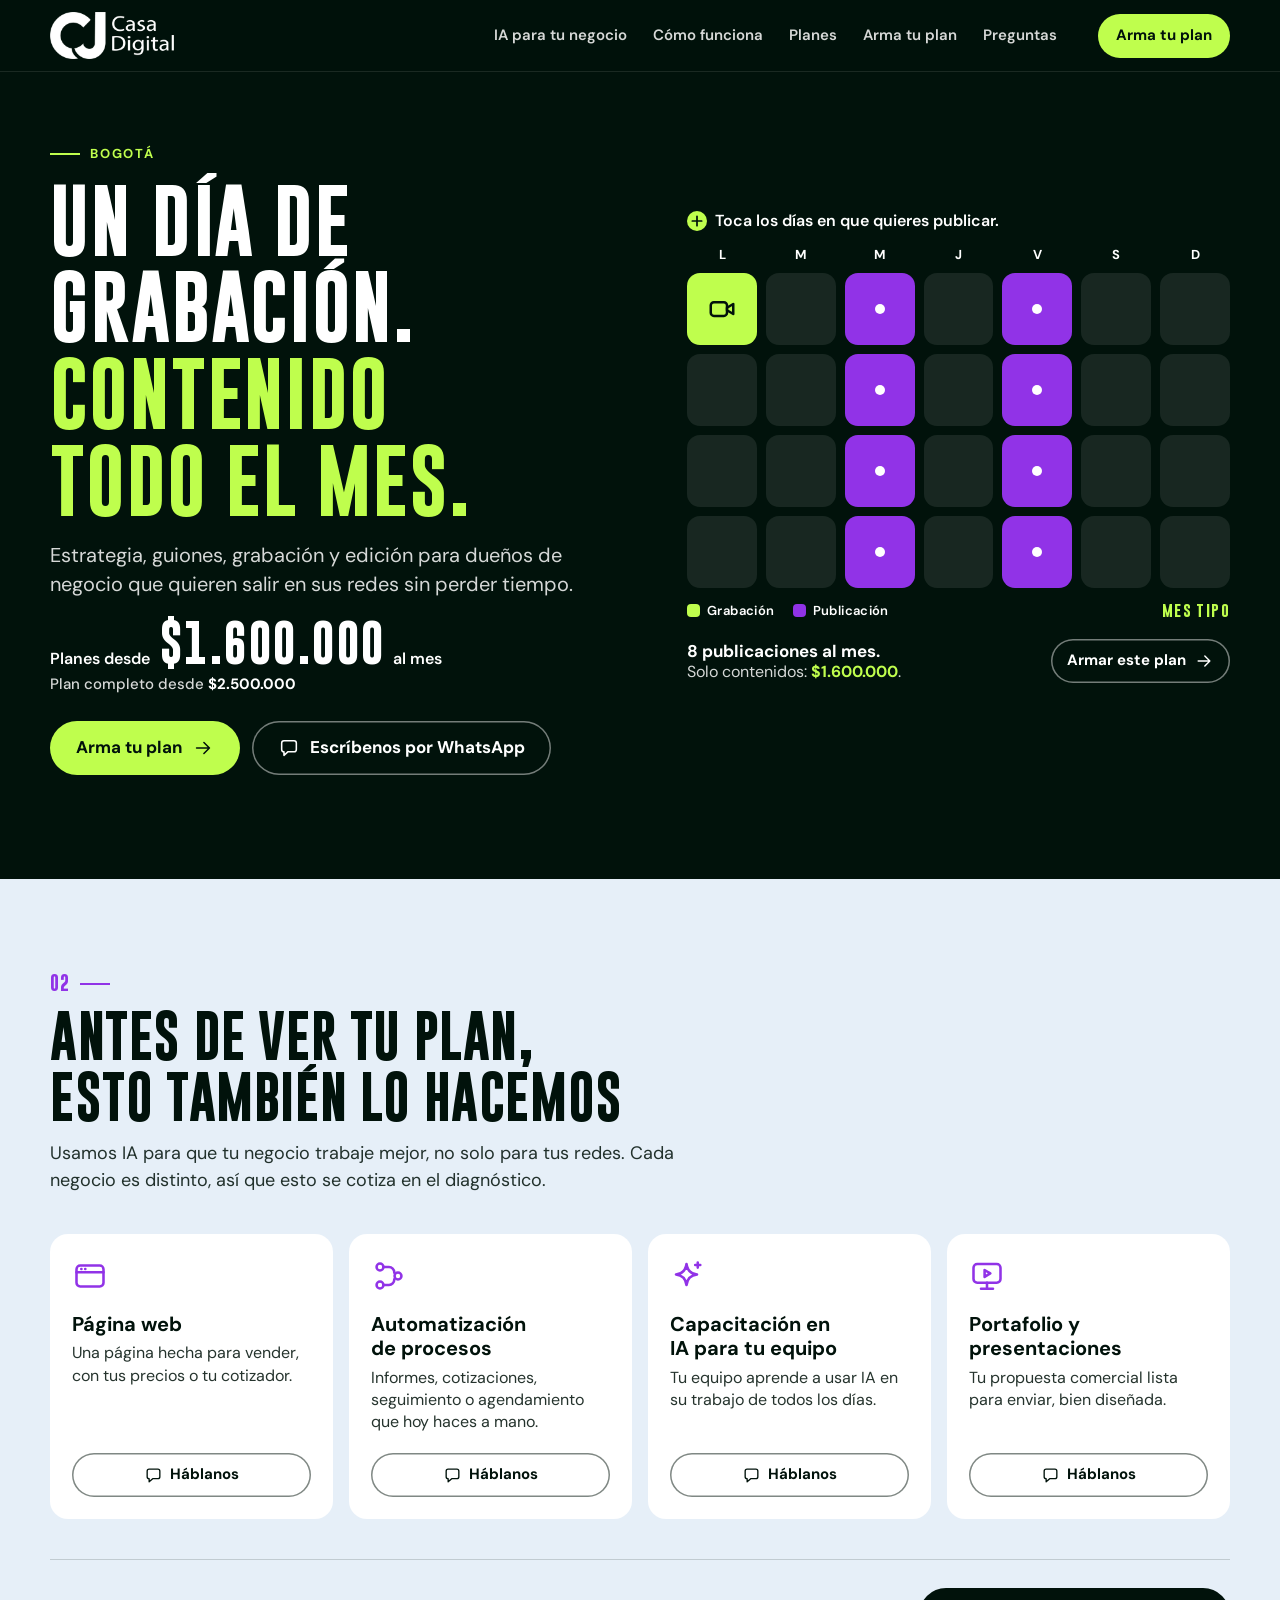
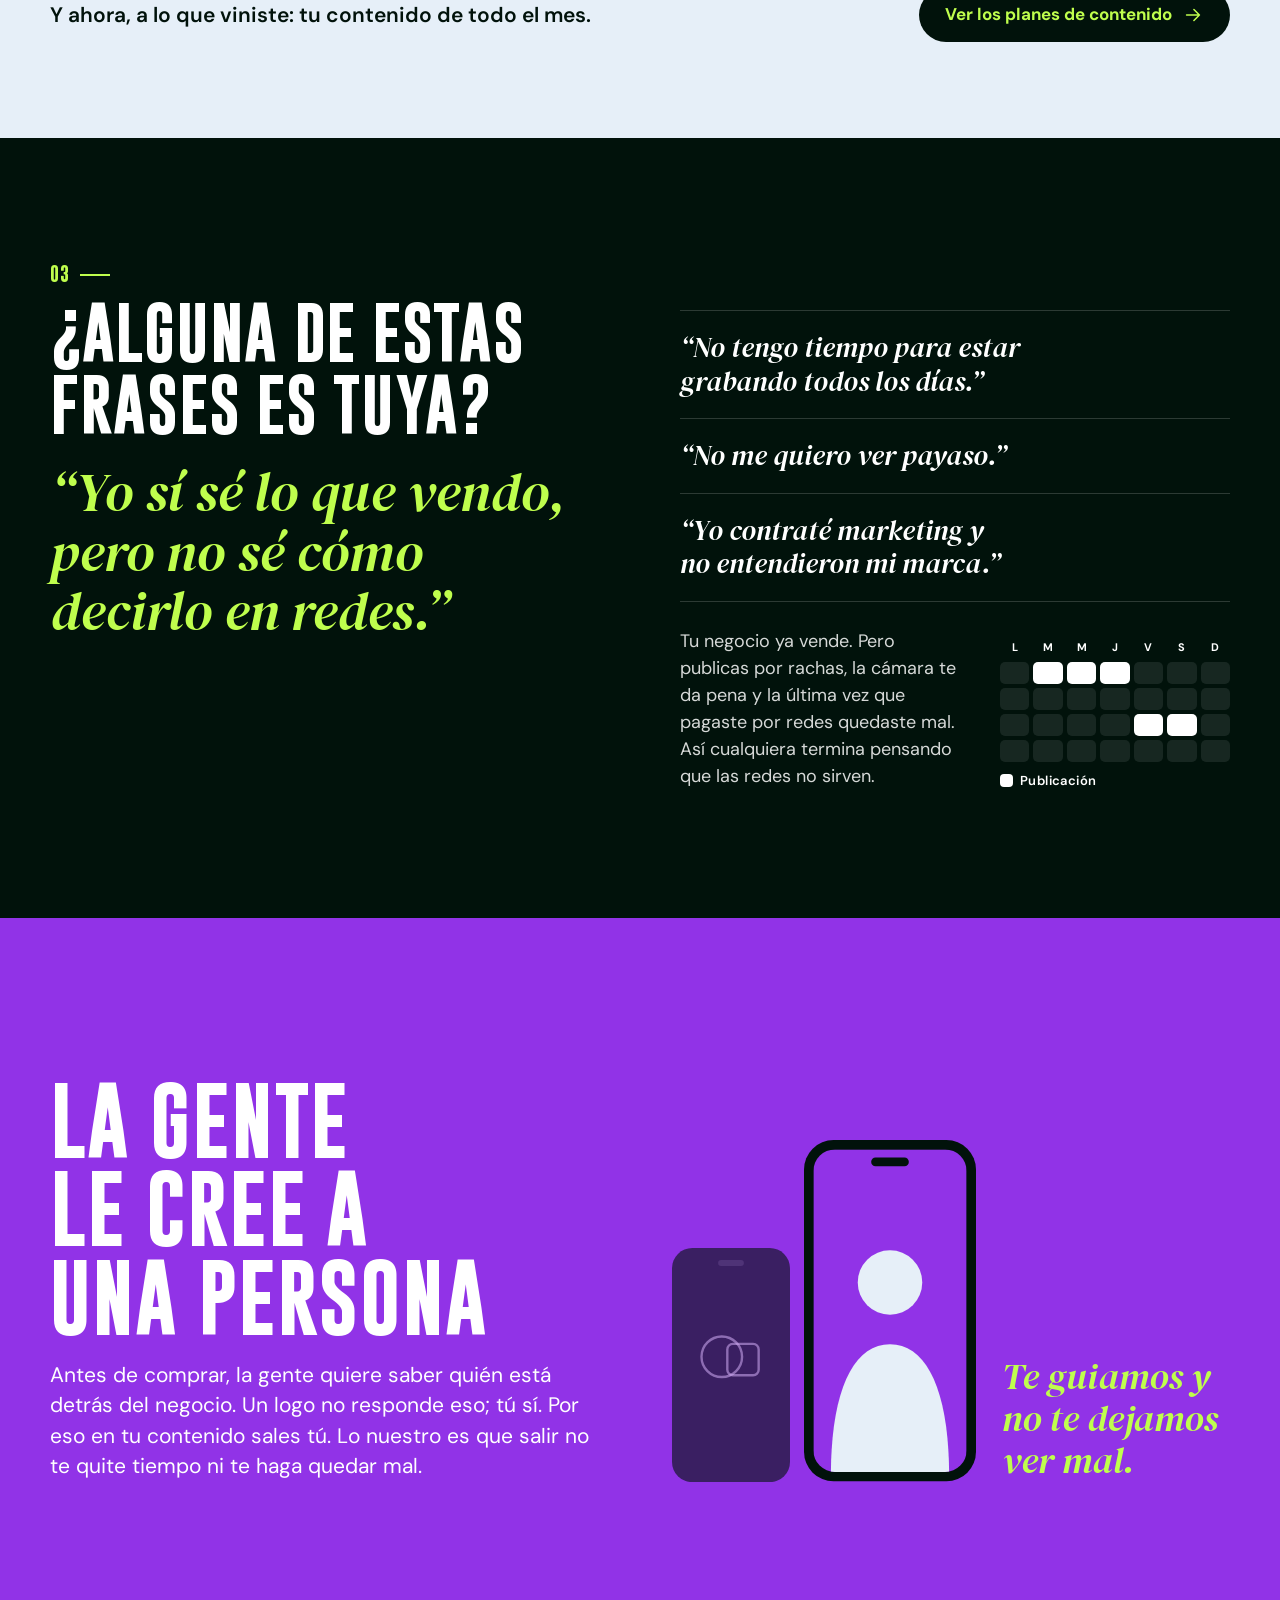
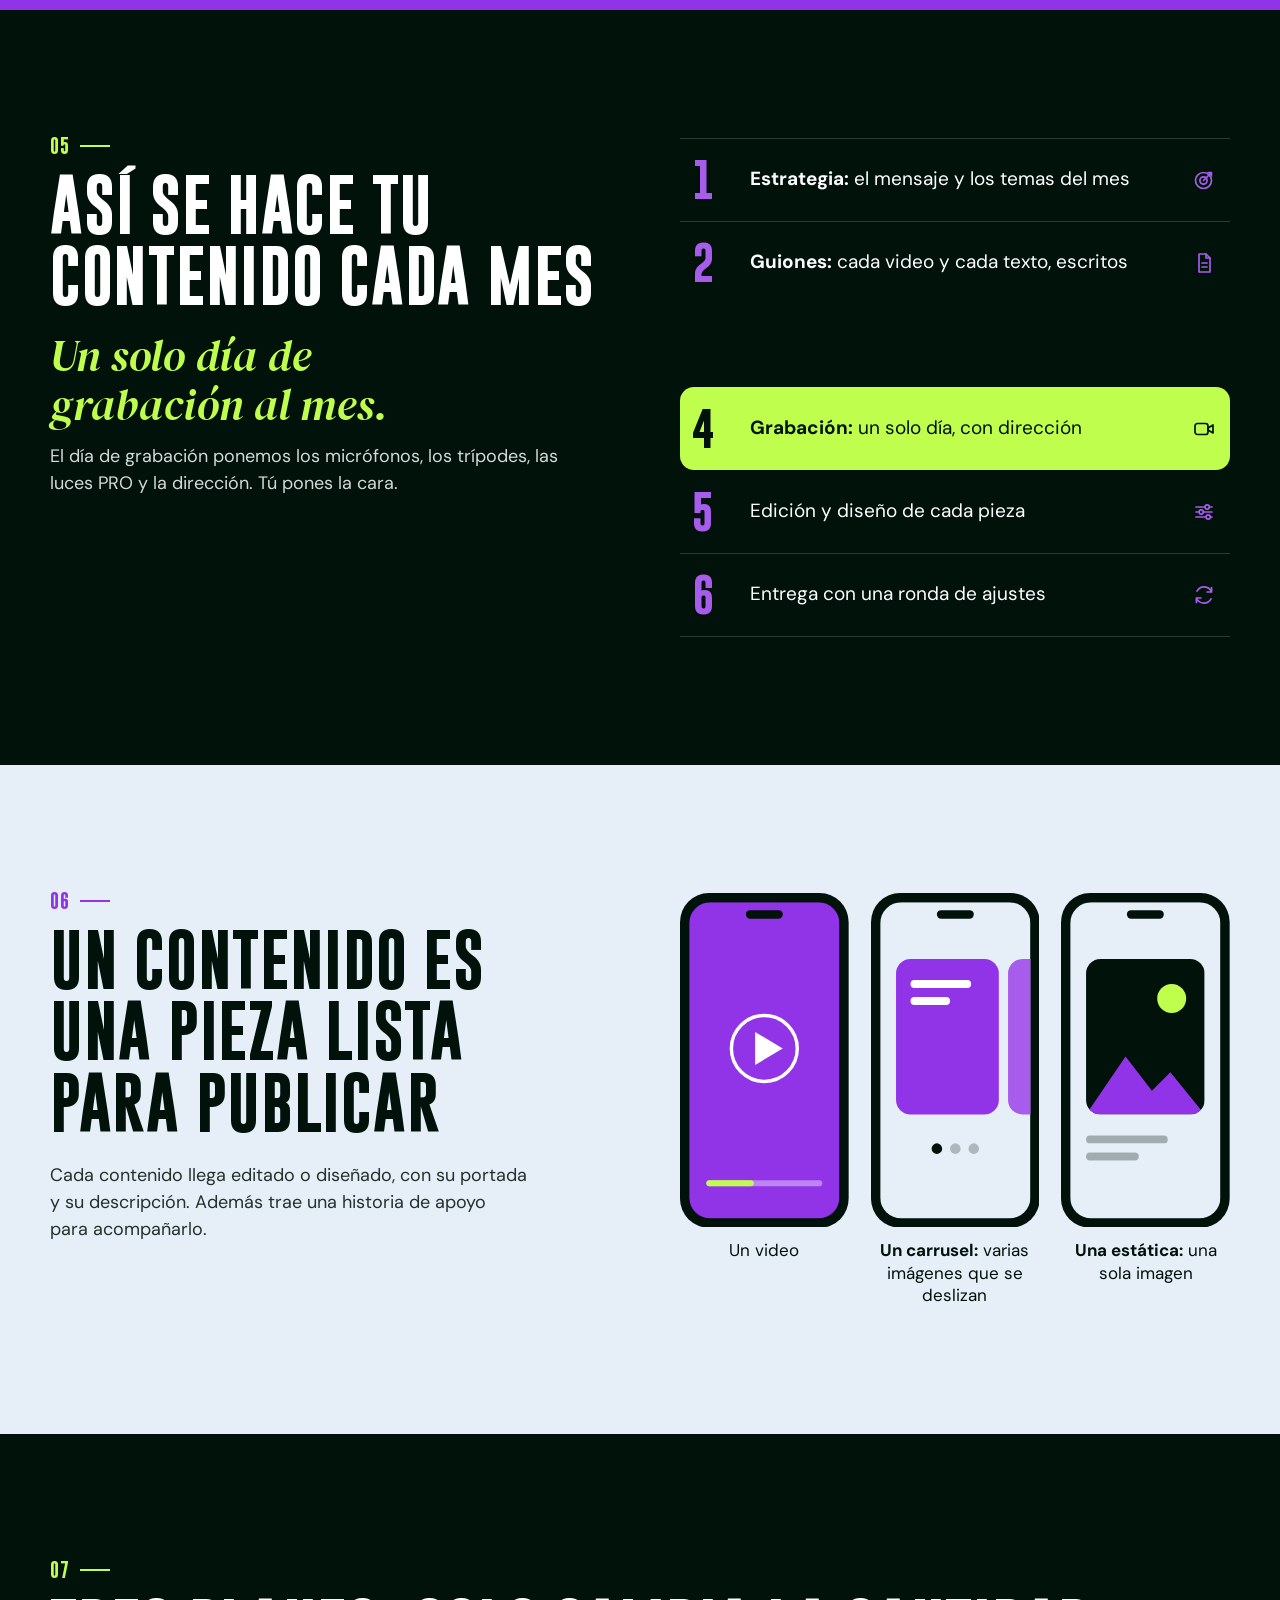
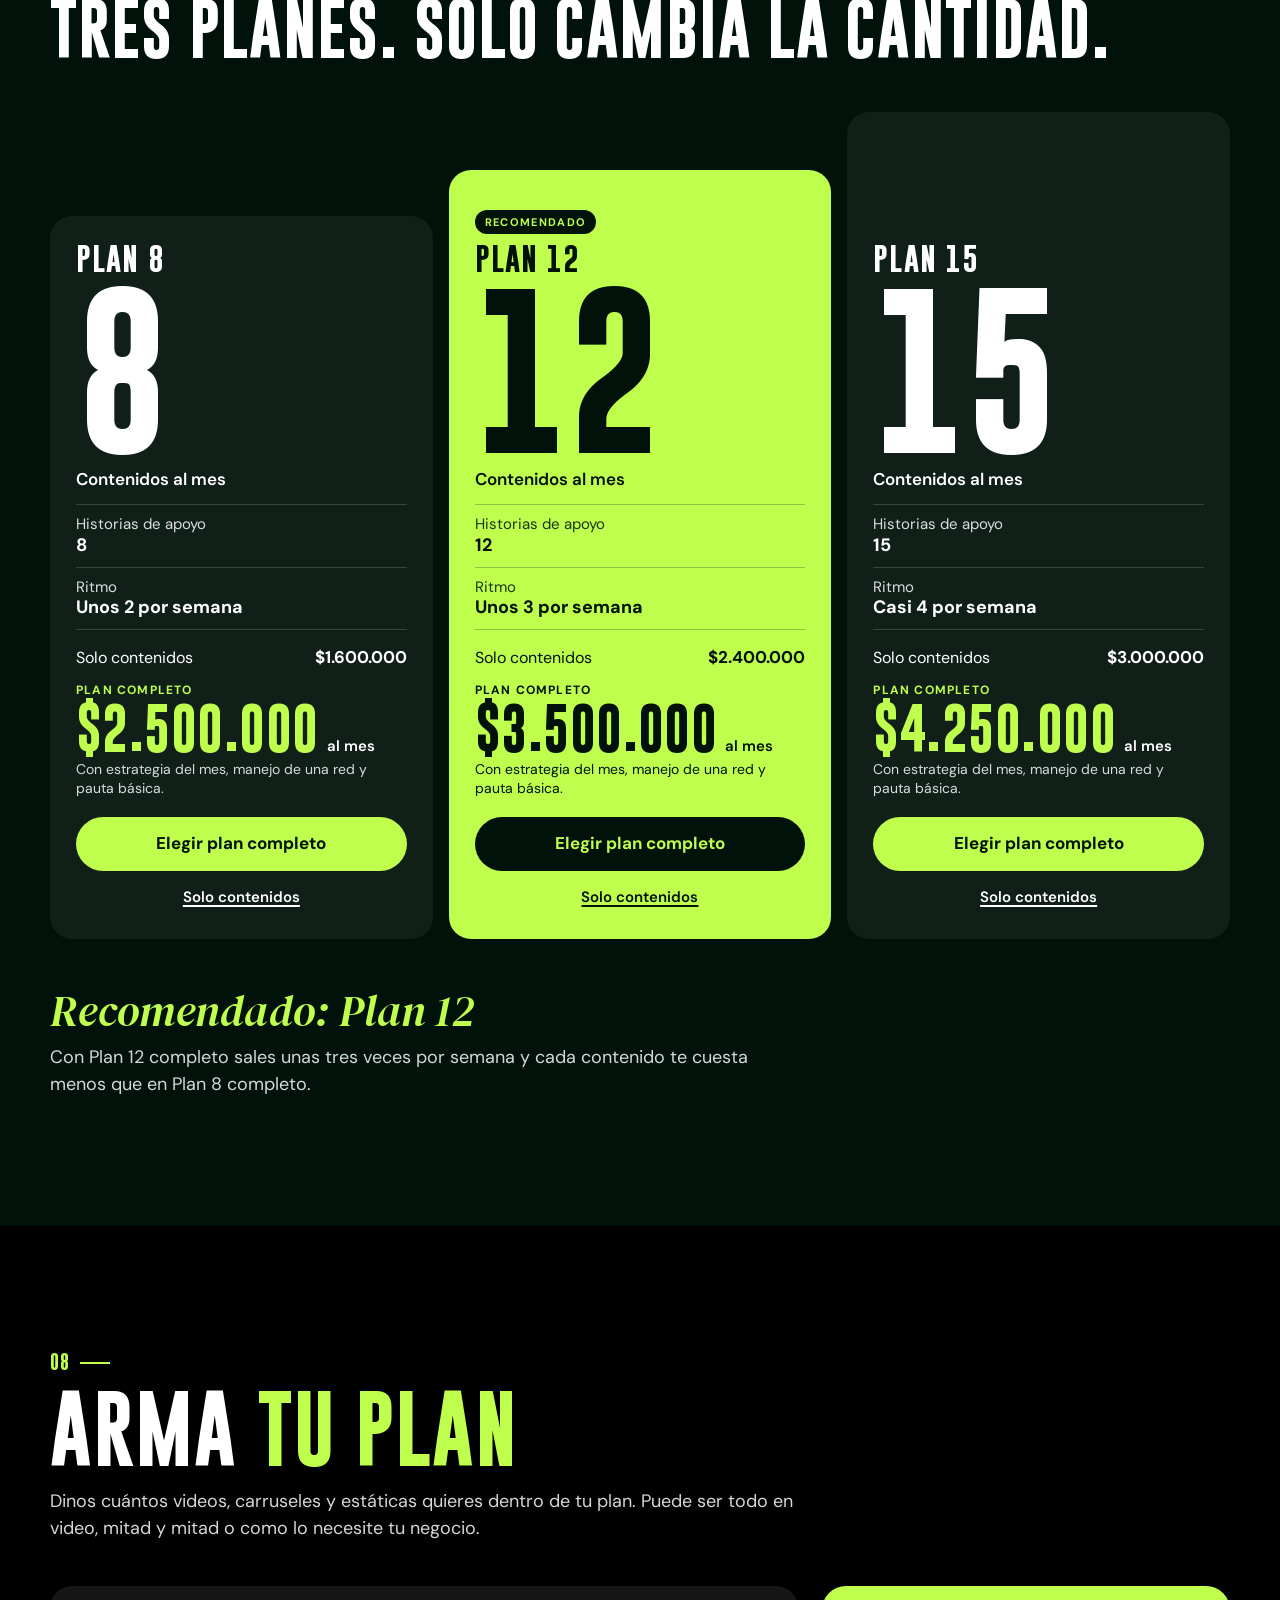
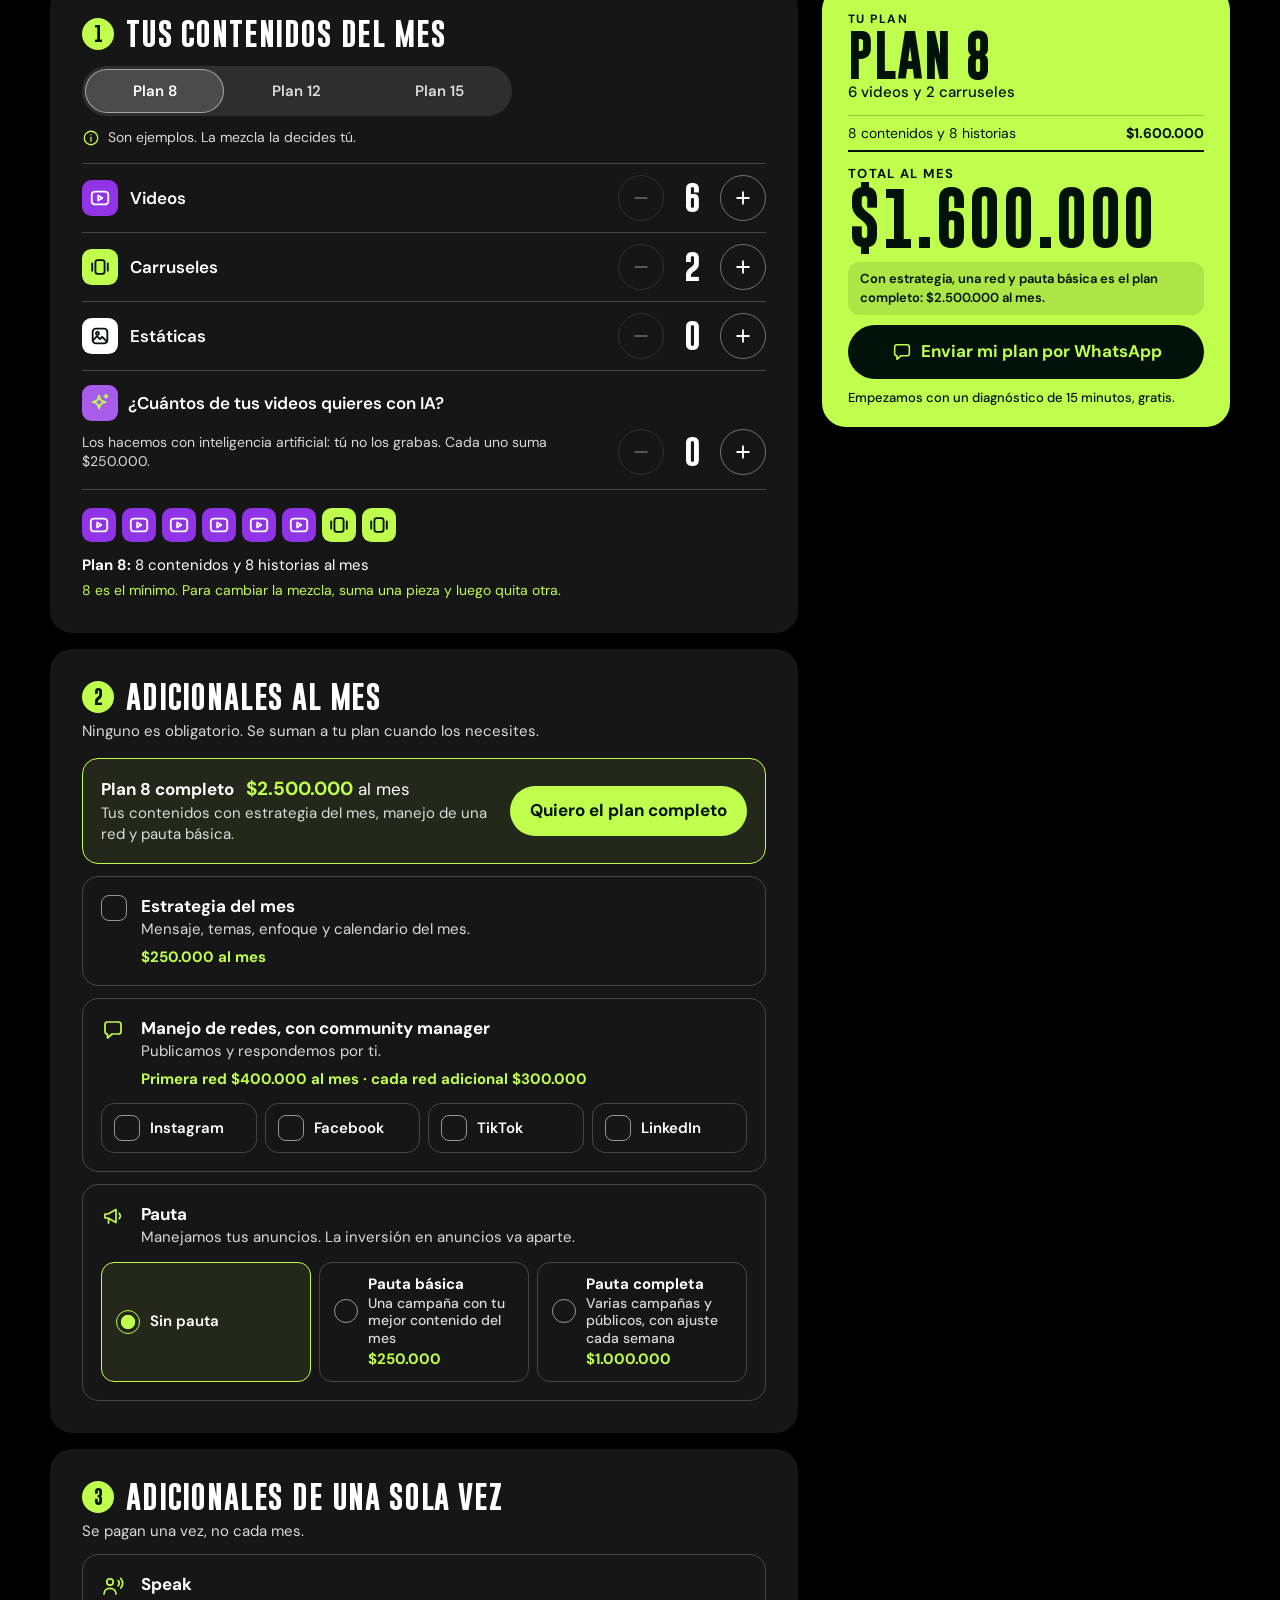
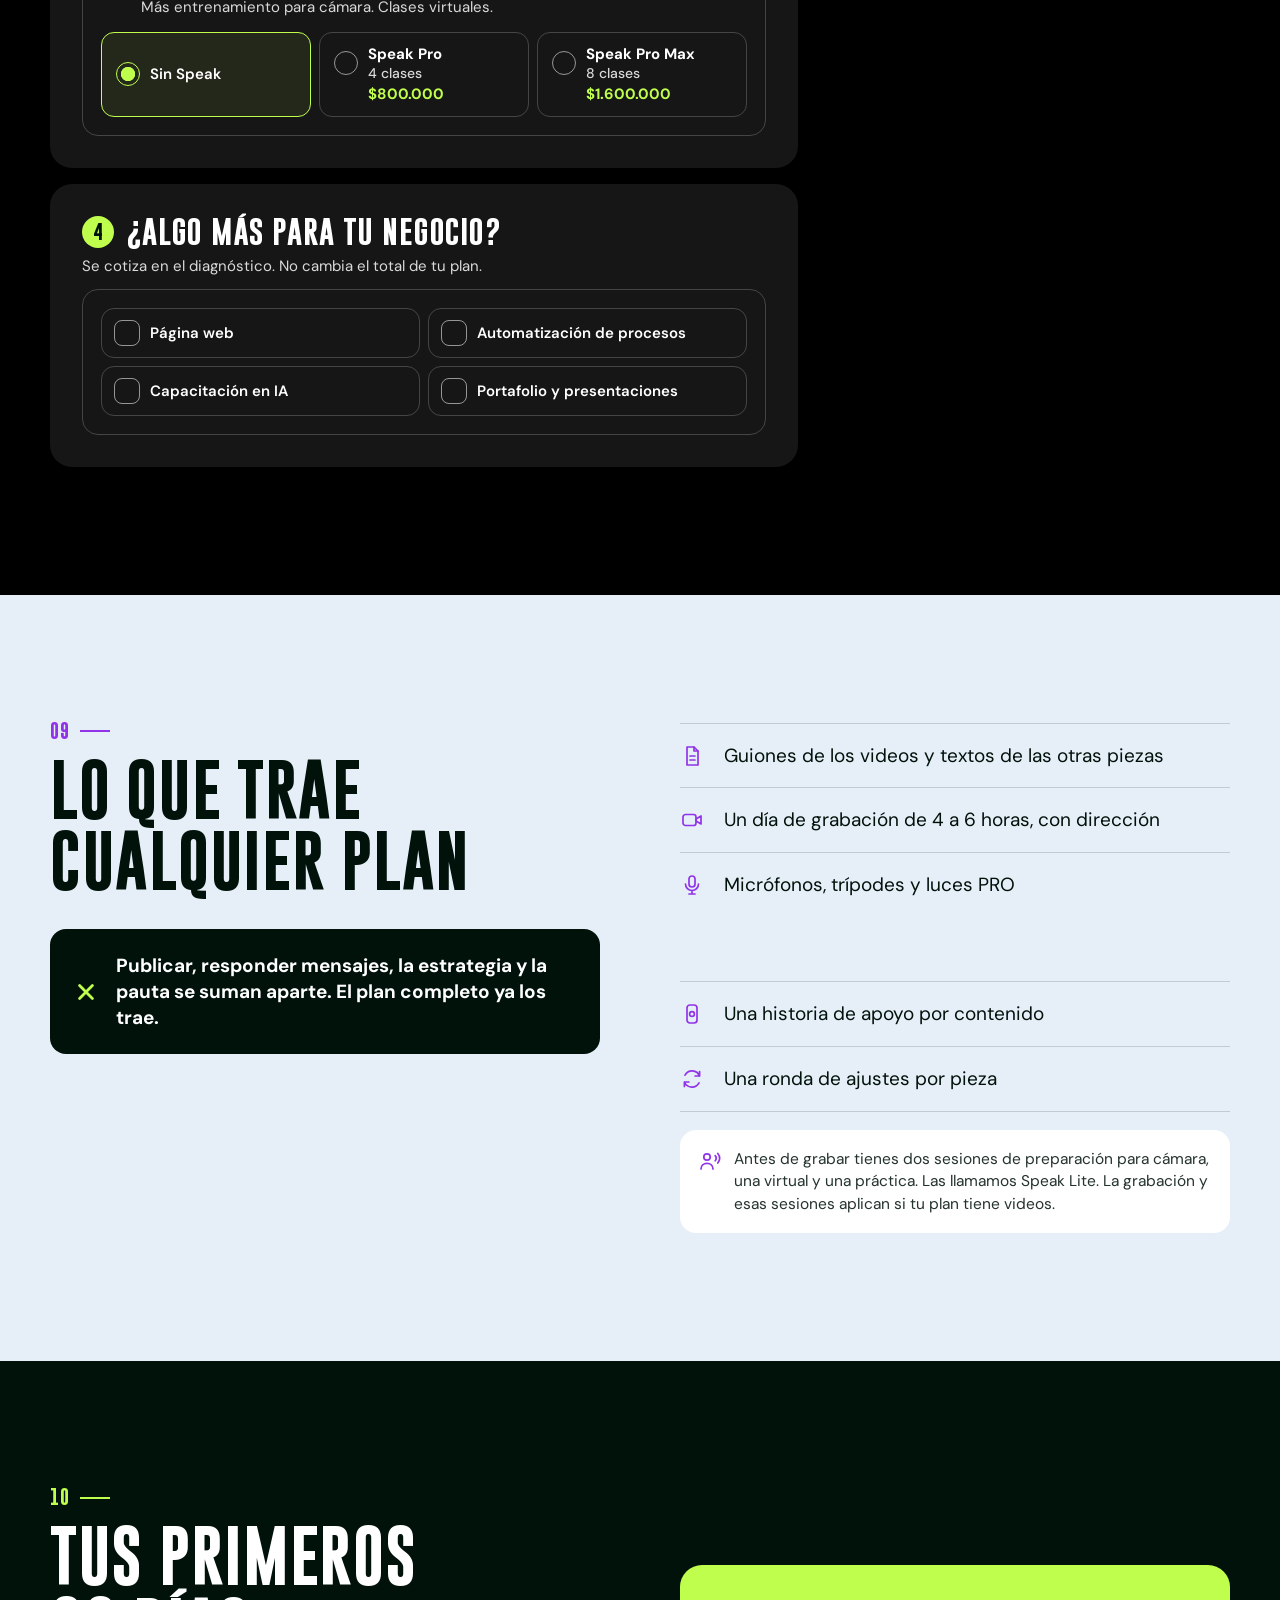
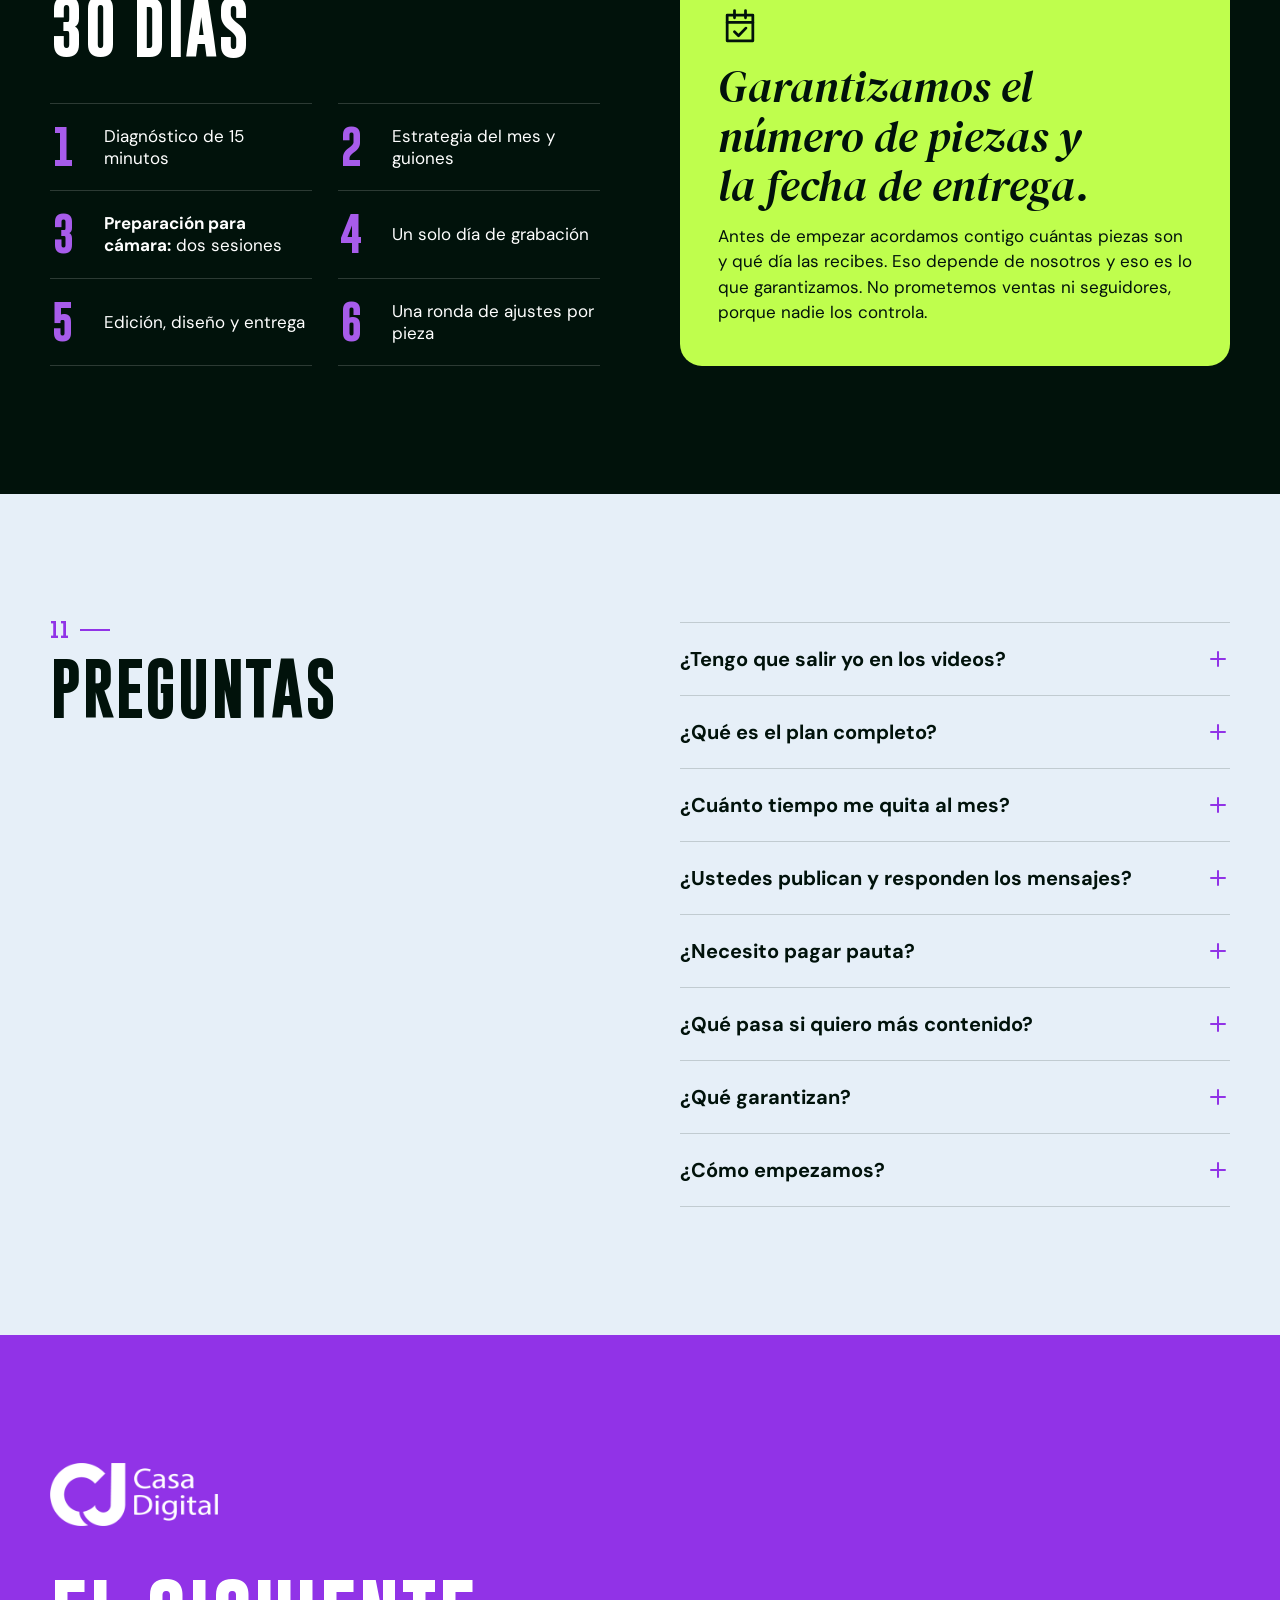
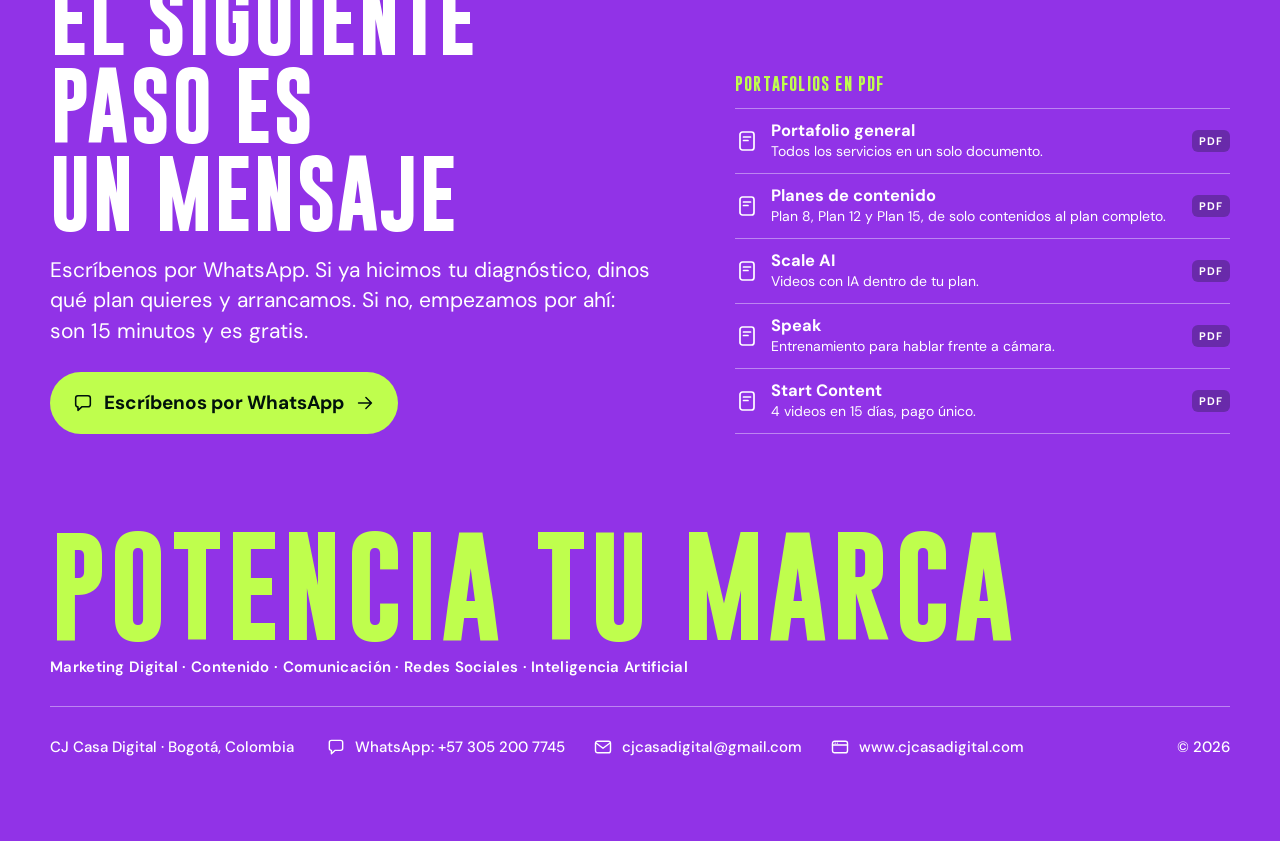
==== commit 331faa0c: "El calendario del inicio se puede tocar Cada día es un botón: se marcan los días de publicación (de " ====
--- a/index.html
+++ b/index.html
@@ -91,16 +91,26 @@
         <a class="btn btn-linea" data-wa href="https://wa.me/573052007745?text=Hola%2C%20CJ.%20Vi%20la%20p%C3%A1gina%20y%20quiero%20mi%20diagn%C3%B3stico%20de%2015%20minutos." target="_blank" rel="noopener"><svg class="ic" aria-hidden="true"><use href="#i-chat"/></svg> Escríbenos por WhatsApp</a>
       </div>
     </div>
-    <figure class="cal" id="cal">
-      <div class="cal-dias" aria-hidden="true"><span>L</span><span>M</span><span>M</span><span>J</span><span>V</span><span>S</span><span>D</span></div>
-      <div class="cal-red" role="img" aria-label="Calendario del mes: un día de grabación y diez días de publicación">
-        <i class="g" style="--n:0"><svg class="ic" aria-hidden="true"><use href="#i-camara"/></svg></i><i></i><i></i><i></i><i class="p" style="--n:1"></i><i></i><i></i>
-        <i class="p" style="--n:2"></i><i></i><i class="p" style="--n:3"></i><i></i><i class="p" style="--n:4"></i><i></i><i></i>
-        <i class="p" style="--n:5"></i><i></i><i class="p" style="--n:6"></i><i></i><i class="p" style="--n:7"></i><i></i><i></i>
-        <i class="p" style="--n:8"></i><i></i><i class="p" style="--n:9"></i><i></i><i class="p" style="--n:10"></i><i></i><i></i>
-      </div>
-      <figcaption class="leyenda"><span><i class="l-g"></i>Grabación</span><span><i class="l-p"></i>Publicación</span><span class="tipo">Mes tipo</span></figcaption>
-    </figure>
+    <!-- Calendario del inicio. Sin JavaScript es la imagen de un mes tipo; con JavaScript cada día es un botón
+         (app.js, "Calendario del inicio"): se marcan los días de publicación y "Armar este plan" lleva esa cantidad al cotizador. -->
+    <div class="cal" id="cal">
+      <p class="cal-pista" id="cal-pista" hidden><svg class="ic" aria-hidden="true"><use href="#i-mas"/></svg>Toca los días en que quieres publicar.</p>
+      <figure>
+        <div class="cal-dias" aria-hidden="true"><span>L</span><span>M</span><span>M</span><span>J</span><span>V</span><span>S</span><span>D</span></div>
+        <div class="cal-red" role="img" aria-label="Calendario del mes: un día de grabación y ocho días de publicación">
+          <i class="g" style="--n:0"><svg class="ic" aria-hidden="true"><use href="#i-camara"/></svg></i><i></i><i class="p" style="--n:1"></i><i></i><i class="p" style="--n:2"></i><i></i><i></i>
+          <i></i><i></i><i class="p" style="--n:3"></i><i></i><i class="p" style="--n:4"></i><i></i><i></i>
+          <i></i><i></i><i class="p" style="--n:5"></i><i></i><i class="p" style="--n:6"></i><i></i><i></i>
+          <i></i><i></i><i class="p" style="--n:7"></i><i></i><i class="p" style="--n:8"></i><i></i><i></i>
+        </div>
+        <figcaption class="leyenda"><span><i class="l-g"></i>Grabación</span><span><i class="l-p"></i>Publicación</span><span class="tipo">Mes tipo</span></figcaption>
+      </figure>
+      <div class="cal-pie" id="cal-pie" hidden>
+        <p class="cal-cuenta" id="cal-cuenta" aria-live="polite" aria-atomic="true"><b><span id="cal-n">8 publicaciones</span> al mes.</b> <span>Solo contenidos: <b id="cal-precio">$1.600.000</b>.</span></p>
+        <button type="button" class="btn btn-linea btn-ch" id="cal-armar">Armar este plan <svg class="ic" aria-hidden="true"><use href="#i-flecha"/></svg></button>
+        <p class="cal-aviso" id="cal-aviso" role="status" aria-live="polite"></p>
+      </div>
+    </div>
   </div>
 </section>
 
--- a/assets/css/estilos.css
+++ b/assets/css/estilos.css
@@ -125,9 +125,9 @@
 .acciones { display: flex; flex-direction: column; gap: 12px; margin-top: 20px; }
 
 .cal { margin-top: 40px; }
-.cal-dias { display: grid; grid-template-columns: repeat(7, 1fr); gap: 6px; margin-bottom: 8px; text-align: center; font-size: .75rem; font-weight: 700; }
-.cal-red { display: grid; grid-template-columns: repeat(7, 1fr); gap: 6px; }
-.cal-red i { height: 42px; border-radius: 9px; background: var(--vacio); display: flex; align-items: center; justify-content: center; }
+.cal-dias { display: grid; grid-template-columns: repeat(7, 1fr); gap: 4px; margin-bottom: 8px; text-align: center; font-size: .75rem; font-weight: 700; }
+.cal-red { display: grid; grid-template-columns: repeat(7, 1fr); gap: 4px; }
+.cal-red i, .cal-red button { height: 46px; border-radius: 9px; background: var(--vacio); display: flex; align-items: center; justify-content: center; }
 .cal-red .g { background: var(--acido); color: var(--verde); }
 .cal-red .g .ic { width: 22px; height: 22px; stroke-width: 2; }
 .cal-red .p { background: var(--morado); }
@@ -137,6 +137,30 @@
 .cal-red .g .ic, .cal-red .p::after { transition: opacity .3s ease; transition-delay: calc(var(--n) * 120ms + 320ms); }
 .js .cal:not(.on) .g, .js .cal:not(.on) .p { background: var(--vacio); transform: scale(.86); }
 .js .cal:not(.on) .g .ic, .js .cal:not(.on) .p::after { opacity: 0; }
+
+/* Con JavaScript cada día es un botón: se toca para marcar o quitar un día de publicación */
+.cal-pista { display: flex; align-items: center; gap: 8px; margin-bottom: 12px; font-size: .9375rem; font-weight: 600; line-height: 1.3; }
+.cal-pista .ic { width: 20px; height: 20px; padding: 2px; border-radius: 50%; background: var(--acido); color: var(--verde); stroke-width: 2.6; }
+.cal-pista[hidden], .cal-pie[hidden] { display: none; }
+.cal-red button { border: 0; padding: 0; color: inherit; cursor: pointer; touch-action: manipulation; -webkit-tap-highlight-color: transparent; }
+@media (hover: hover) {   /* solo con mouse: en pantallas táctiles el "hover" se queda pegado después de tocar */
+  .cal-red button:hover { background: rgba(255,255,255,.22); }
+  .cal-red button.p:hover { background: var(--morado2); }
+  .cal-red button.g:hover { background: var(--acido); box-shadow: 0 0 0 3px rgba(191,254,77,.3); }
+}
+.cal-red button:active { transform: scale(.9); }
+.cal-red button:focus-visible { outline: 3px solid var(--acido); outline-offset: 2px; }
+.cal-red button.g:focus-visible { outline-color: #fff; }
+.cal.despierta .cal-red button, .cal.despierta .cal-red button::after, .cal.despierta .cal-red button .ic { transition-duration: .14s; transition-delay: 0s; }
+.cal-pie { display: grid; grid-template-columns: minmax(0, 1fr) auto; align-items: center; gap: 6px 12px; margin-top: 14px; }
+.cal-cuenta { display: flex; flex-direction: column; font-size: .9375rem; line-height: 1.3; }
+.cal-cuenta > span { font-size: .875rem; color: var(--fg2); }
+.cal-cuenta #cal-precio { color: var(--acido); }
+.cal-aviso { grid-column: 1 / -1; min-height: 1.4em; font-size: .8125rem; font-weight: 600; line-height: 1.4; color: var(--acido); }
+.cal-pie .btn { white-space: nowrap; padding: 0 16px; gap: 8px; }
+.cal-pie .btn .ic { width: 20px; height: 20px; }
+.cal.tocado .cal-pie .btn { background: var(--acido); color: var(--verde); box-shadow: none; }
+@media (max-width: 374px) { .cal-dias, .cal-red { gap: 2px; } }
 
 .leyenda { display: flex; align-items: center; gap: 18px; margin-top: 12px; font-size: .8125rem; font-weight: 600; letter-spacing: .03em; }
 .leyenda span { display: inline-flex; align-items: center; gap: 7px; }
@@ -446,7 +470,8 @@
   .sec { padding: 96px 0; }
   .caja { width: min(100% - 64px, 1180px); }
   .acciones { flex-direction: row; flex-wrap: wrap; }
-  .cal-red i { height: 52px; }
+  .cal-dias, .cal-red { gap: 6px; }
+  .cal-red i, .cal-red button { height: 52px; }
   .rachas-fila { grid-template-columns: 1fr 230px; align-items: end; gap: 32px; }
   .bloque { padding: 28px 26px; }
   .completo { grid-template-columns: minmax(0, 1fr) auto; align-items: center; gap: 18px; padding: 18px 18px; }
@@ -484,7 +509,12 @@
   .cal { margin-top: 0; }
   .cal-dias { gap: 9px; font-size: .8125rem; }
   .cal-red { gap: 9px; }
-  .cal-red i { height: 72px; border-radius: 13px; }
+  .cal-red i, .cal-red button { height: 72px; border-radius: 13px; }
+  .cal-pista { font-size: 1rem; margin-bottom: 14px; }
+  .cal-pie { margin-top: 18px; }
+  .cal-cuenta { font-size: 1.0625rem; }
+  .cal-cuenta > span { font-size: 1rem; }
+  .cal-aviso { font-size: .875rem; }
   .cal-red .g .ic { width: 30px; height: 30px; }
   .cal-red .p::after { width: 10px; height: 10px; }
   .desde strong { font-size: 2.75rem; }
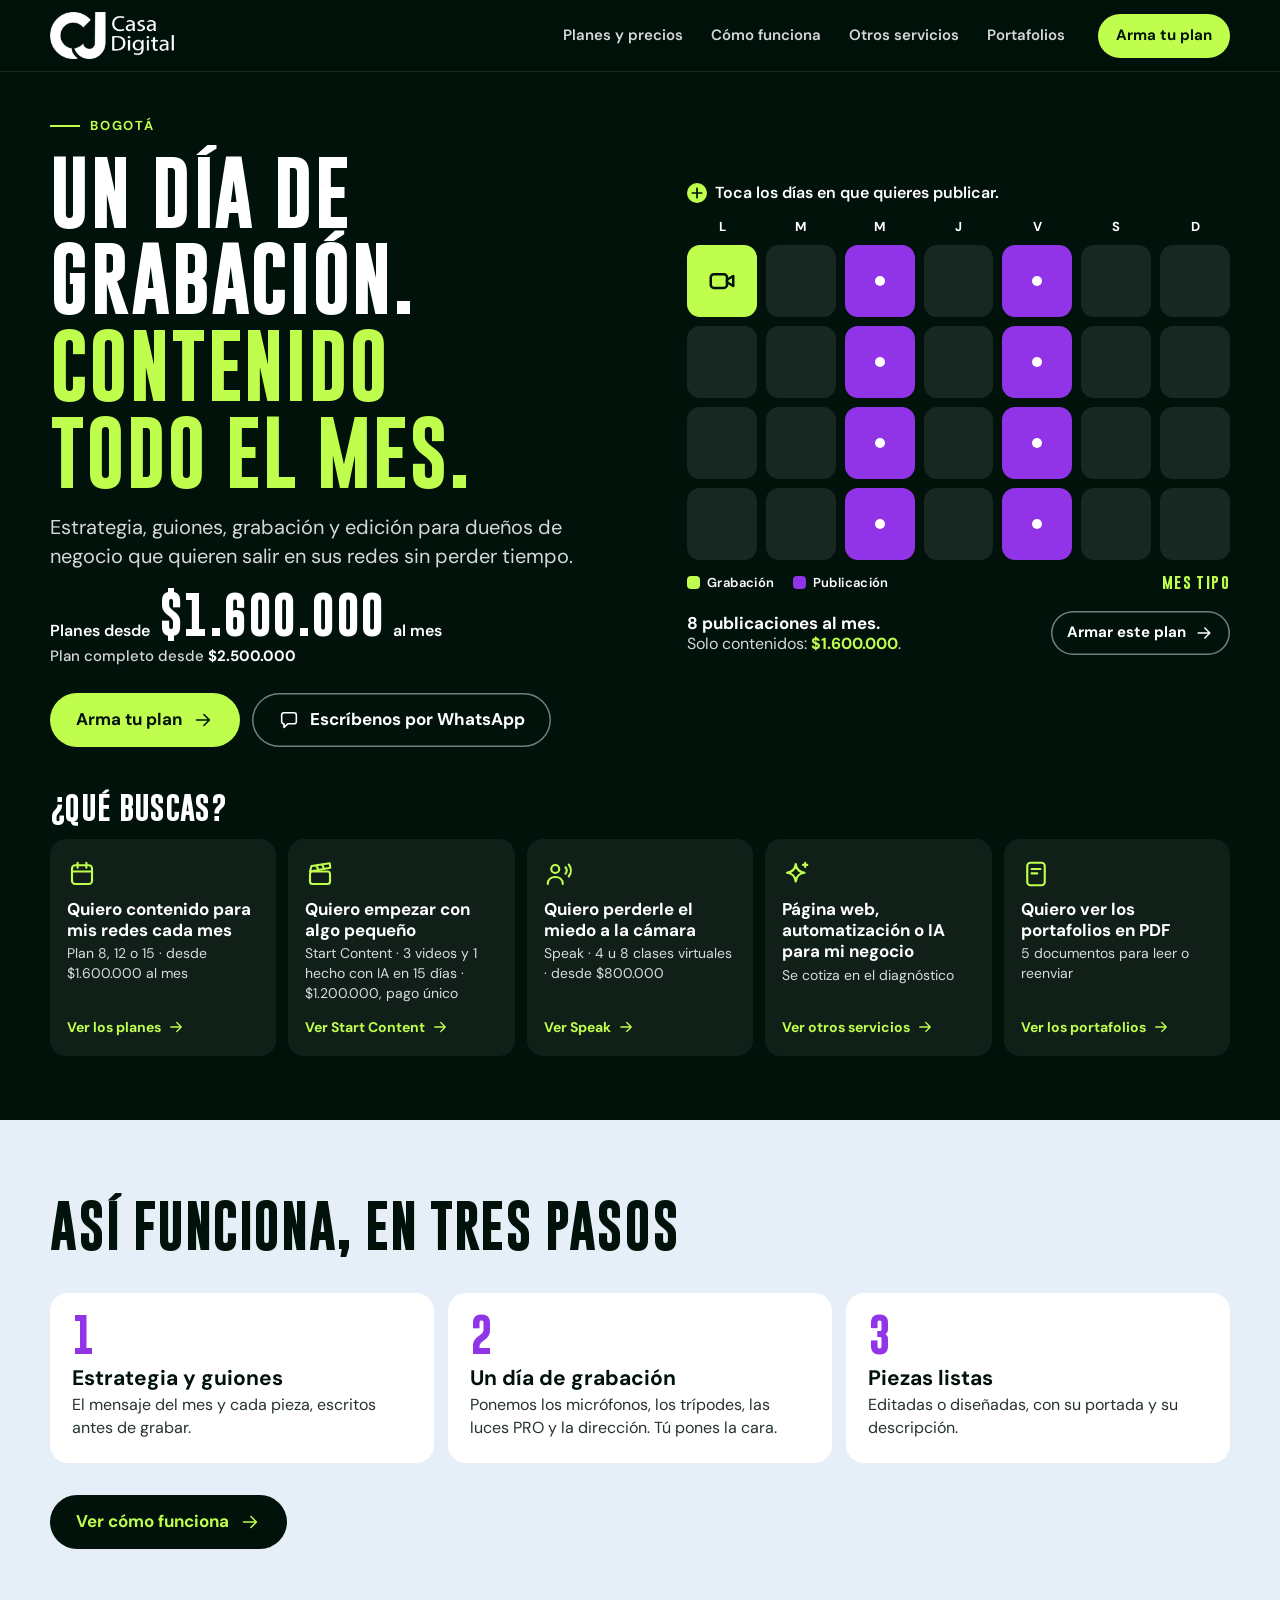
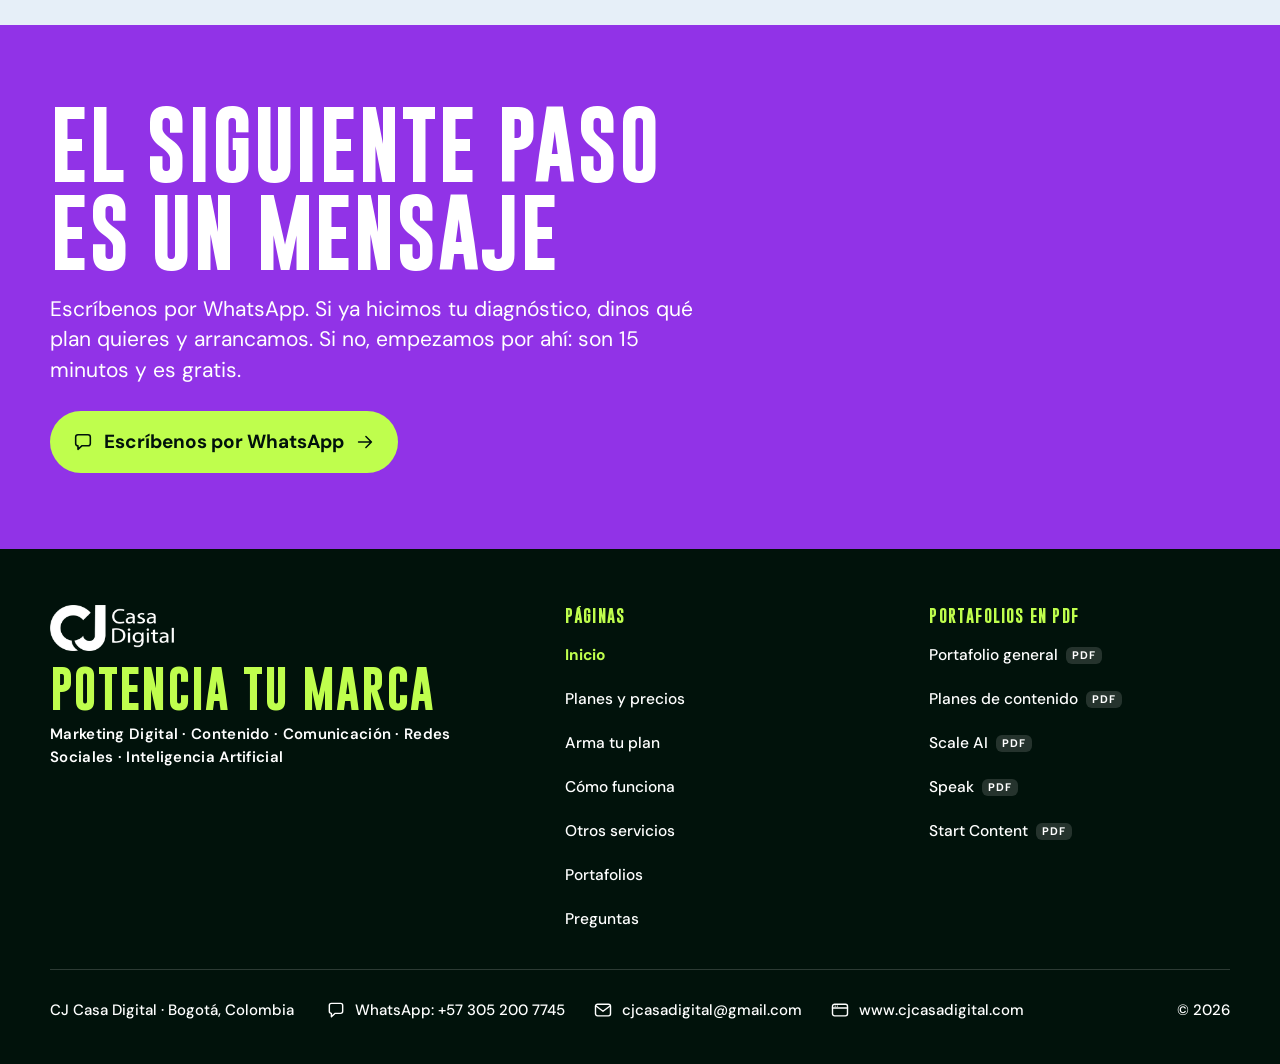
==== commit 23991935: "De landing a sitio de cinco páginas con menú - Inicio corto con cinco atajos "¿Qué buscas?", planes " ====
--- a/index.html
+++ b/index.html
@@ -17,17 +17,31 @@
 <meta property="og:image:width" content="1200">
 <meta property="og:image:height" content="630">
 <meta name="twitter:card" content="summary_large_image">
-<link rel="icon" type="image/png" sizes="64x64" href="assets/img/favicon.png">
-<link rel="apple-touch-icon" href="assets/img/icono-192.png">
-<link rel="preload" href="assets/fonts/gobold-700.woff2" as="font" type="font/woff2" crossorigin>
-<link rel="preload" href="assets/fonts/dm-sans-400.woff2" as="font" type="font/woff2" crossorigin>
-<link rel="stylesheet" href="assets/css/estilos.css">
+<link rel="icon" type="image/png" sizes="64x64" href="/assets/img/favicon.png">
+<link rel="apple-touch-icon" href="/assets/img/icono-192.png">
+<link rel="preload" href="/assets/fonts/gobold-700.woff2" as="font" type="font/woff2" crossorigin>
+<link rel="preload" href="/assets/fonts/dm-sans-400.woff2" as="font" type="font/woff2" crossorigin>
+<link rel="stylesheet" href="/assets/css/estilos.css">
 <script>document.documentElement.className = "js";</script>
-<script src="assets/js/app.js" defer></script>
+<script>
+/* Direcciones de cuando el sitio era una sola página (/#cotizador, /#planes…): cada una lleva a su página nueva.
+   Va aquí, antes de pintar, para que no se alcance a ver el inicio. Sin JavaScript, el inicio conserva esos id. */
+(function () {
+  var nuevas = {
+    cotizador: "/planes/#arma-tu-plan", planes: "/planes/#planes", contenido: "/planes/#contenido",
+    incluye: "/planes/#incluye", preguntas: "/planes/#preguntas", ia: "/otros-servicios/",
+    como: "/como-funciona/#proceso", treinta: "/como-funciona/#proceso", problema: "/como-funciona/", giro: "/como-funciona/"
+  };
+  var destino = nuevas[location.hash.slice(1)];
+  if (destino) location.replace(destino.replace("#", location.search + "#").replace(/\/$/, "/" + location.search));
+})();
+</script>
+<script src="/assets/js/app.js" defer></script>
 </head>
-<body>
-
-<!-- Íconos lineales de la página -->
+<body class="pag-inicio">
+
+<!-- ===== BLOQUE COMPARTIDO · CABECERA · Igual en todas las páginas. La fuente es index.html: se copia de ahí
+     y solo cambia aria-current="page", que va en el enlace de la página actual. ===== -->
 <svg class="oculto" aria-hidden="true" focusable="false">
 <symbol id="i-camara" viewBox="0 0 24 24"><rect x="3" y="6.5" width="13" height="11" rx="2.5"/><path d="M16 11l5-3v8l-5-3z"/></symbol>
 <symbol id="i-video" viewBox="0 0 24 24"><rect x="3" y="5" width="18" height="14" rx="3.5"/><path d="M10 9.3v5.4l4.6-2.7z"/></symbol>
@@ -49,6 +63,9 @@
 <symbol id="i-web" viewBox="0 0 24 24"><rect x="3" y="5" width="18" height="14" rx="2.500"/><path d="M3 9.500h18M6.200 7.300h.1M8.800 7.300h.1"/></symbol>
   <symbol id="i-portada" viewBox="0 0 24 24"><rect x="5" y="3" width="14" height="18" rx="2.500"/><path d="M8.500 8h7M8.500 11.500h4.500"/></symbol>
 <symbol id="i-flujo" viewBox="0 0 24 24"><circle cx="6" cy="6" r="2.300"/><circle cx="18" cy="12" r="2.300"/><circle cx="6" cy="18" r="2.300"/><path d="M8.300 6H12a3.500 3.500 0 013.500 3.500v.3M8.300 18H12a3.500 3.500 0 003.500-3.500v-.3"/></symbol>
+<symbol id="i-menu" viewBox="0 0 24 24"><path d="M4 7h16M4 12h16M4 17h16"/></symbol>
+<symbol id="i-calendario" viewBox="0 0 24 24"><rect x="4" y="5" width="16" height="15" rx="2.5"/><path d="M4 10h16M8.5 3v4M15.5 3v4"/></symbol>
+<symbol id="i-claqueta" viewBox="0 0 24 24"><rect x="4" y="10" width="16" height="10" rx="2"/><path d="M4 10l1.2-4.4 14.6-2.2.4 3.6zM9 5l1.6 3.4M13.6 4.3l1.6 3.4"/></symbol>
 <symbol id="i-mas" viewBox="0 0 24 24"><path d="M12 5v14M5 12h14"/></symbol>
 <symbol id="i-menos" viewBox="0 0 24 24"><path d="M5 12h14"/></symbol>
 <symbol id="i-flecha" viewBox="0 0 24 24"><path d="M5 12h14M13 6l6 6-6 6"/></symbol>
@@ -57,27 +74,37 @@
 <symbol id="i-historia" viewBox="0 0 24 24"><rect x="7" y="3" width="10" height="18" rx="3"/><circle cx="12" cy="12" r="2.4"/></symbol>
 </svg>
 
-<a class="salto" href="#cotizador">Ir a Arma tu plan</a>
-
-<!-- 1 · Barra superior -->
-<header class="barra">
+<a class="salto" href="#principal">Saltar al contenido</a>
+
+<header class="barra" id="barra">
   <div class="barra-in">
-    <a class="marca" href="#inicio" aria-label="CJ Casa Digital, inicio"><img src="assets/img/logo-cj-blanco.png" width="400" height="150" alt="CJ Casa Digital"></a>
-    <nav class="barra-nav" aria-label="Secciones">
-      <a href="#ia">IA para tu negocio</a>
-      <a href="#como">Cómo funciona</a>
-      <a href="#planes">Planes</a>
-      <a href="#cotizador">Arma tu plan</a>
-      <a href="#preguntas">Preguntas</a>
+    <a class="marca" href="/" aria-label="CJ Casa Digital, inicio"><img src="/assets/img/logo-cj-blanco.png" width="400" height="150" alt="CJ Casa Digital"></a>
+    <button type="button" class="menu-btn" id="menu-btn" aria-expanded="false" aria-controls="menu" aria-label="Abrir el menú"><svg class="ic ic-abrir" aria-hidden="true"><use href="#i-menu"/></svg><svg class="ic ic-cerrar" aria-hidden="true"><use href="#i-equis"/></svg></button>
+    <noscript><a class="menu-btn" href="#mapa" aria-label="Ir al menú, al final de la página"><svg class="ic" aria-hidden="true"><use href="#i-menu"/></svg></a></noscript>
+    <nav class="menu" id="menu" aria-label="Principal">
+      <ul class="menu-lista">
+        <li class="solo-cel"><a href="/" aria-current="page"><b>Inicio</b><span>Qué hacemos y por dónde empezar</span></a></li>
+        <li><a href="/planes/"><b>Planes y precios</b><span>Planes desde <i data-p="desde">$1.600.000</i> al mes</span></a></li>
+        <li class="solo-cel"><a href="/planes/#arma-tu-plan"><b>Arma tu plan</b><span>Escoge y mira el precio</span></a></li>
+        <li><a href="/como-funciona/"><b>Cómo funciona</b><span>Un día de grabación al mes</span></a></li>
+        <li><a href="/otros-servicios/"><b>Otros servicios</b><span>Página web, automatización, IA y Speak</span></a></li>
+        <li><a href="/portafolios/"><b>Portafolios</b><span>Los cinco PDF para leer o reenviar</span></a></li>
+        <li class="solo-cel"><a href="/planes/#preguntas"><b>Preguntas</b><span>Tiempo, pauta, garantía y cómo empezar</span></a></li>
+      </ul>
+      <div class="menu-fin">
+        <a class="btn btn-acido" href="/planes/#arma-tu-plan">Arma tu plan <svg class="ic" aria-hidden="true"><use href="#i-flecha"/></svg></a>
+        <a class="btn btn-linea" data-wa href="https://wa.me/573052007745?text=Hola%2C%20CJ.%20Vi%20la%20p%C3%A1gina%20y%20quiero%20mi%20diagn%C3%B3stico%20de%2015%20minutos." target="_blank" rel="noopener"><svg class="ic" aria-hidden="true"><use href="#i-chat"/></svg> Escríbenos por WhatsApp</a>
+      </div>
     </nav>
-    <a class="btn btn-acido btn-ch" id="barra-plan" href="#cotizador">Arma tu plan</a>
+    <a class="btn btn-acido btn-ch" id="barra-plan" href="/planes/#arma-tu-plan">Arma tu plan</a>
     <a class="btn btn-acido btn-ch" id="barra-wa" data-wa data-plan-wa hidden href="https://wa.me/573052007745?text=Hola%2C%20CJ.%20Vi%20la%20p%C3%A1gina%20y%20quiero%20mi%20diagn%C3%B3stico%20de%2015%20minutos." target="_blank" rel="noopener"><svg class="ic" aria-hidden="true"><use href="#i-chat"/></svg> WhatsApp</a>
   </div>
 </header>
-
-<main>
-
-<!-- 2 · Inicio -->
+<!-- ===== FIN DEL BLOQUE COMPARTIDO · CABECERA ===== -->
+
+<main id="principal">
+
+<!-- Inicio: titular con precio, calendario y los cinco atajos. En celular los atajos van antes del calendario (CSS: order). -->
 <section class="sec t-oscuro inicio" id="inicio">
   <div class="caja inicio-red">
     <div class="inicio-txt">
@@ -87,7 +114,7 @@
       <p class="desde">Planes desde <strong data-p="desde">$1.600.000</strong> al mes</p>
       <p class="desde-2">Plan completo desde <b data-p="desdeCompleto">$2.500.000</b></p>
       <div class="acciones">
-        <a class="btn btn-acido" href="#cotizador">Arma tu plan <svg class="ic" aria-hidden="true"><use href="#i-flecha"/></svg></a>
+        <a class="btn btn-acido" href="/planes/#arma-tu-plan">Arma tu plan <svg class="ic" aria-hidden="true"><use href="#i-flecha"/></svg></a>
         <a class="btn btn-linea" data-wa href="https://wa.me/573052007745?text=Hola%2C%20CJ.%20Vi%20la%20p%C3%A1gina%20y%20quiero%20mi%20diagn%C3%B3stico%20de%2015%20minutos." target="_blank" rel="noopener"><svg class="ic" aria-hidden="true"><use href="#i-chat"/></svg> Escríbenos por WhatsApp</a>
       </div>
     </div>
@@ -107,541 +134,118 @@
       </figure>
       <div class="cal-pie" id="cal-pie" hidden>
         <p class="cal-cuenta" id="cal-cuenta" aria-live="polite" aria-atomic="true"><b><span id="cal-n">8 publicaciones</span> al mes.</b> <span>Solo contenidos: <b id="cal-precio">$1.600.000</b>.</span></p>
-        <button type="button" class="btn btn-linea btn-ch" id="cal-armar">Armar este plan <svg class="ic" aria-hidden="true"><use href="#i-flecha"/></svg></button>
+        <a class="btn btn-linea btn-ch" id="cal-armar" href="/planes/?contenidos=8#arma-tu-plan">Armar este plan <svg class="ic" aria-hidden="true"><use href="#i-flecha"/></svg></a>
         <p class="cal-aviso" id="cal-aviso" role="status" aria-live="polite"></p>
       </div>
     </div>
+    <div class="buscas" id="buscas">
+      <h2 class="tit t-h4">¿Qué buscas?</h2>
+      <ul class="buscas-red">
+        <li><span class="ancla" id="cotizador"></span><span class="ancla" id="contenido"></span><span class="ancla" id="incluye"></span><span class="ancla" id="preguntas"></span><a class="busca" id="planes" href="/planes/">
+          <svg class="ic" aria-hidden="true"><use href="#i-calendario"/></svg>
+          <span class="busca-t"><b>Quiero contenido para mis redes cada mes</b><span>Plan 8, 12 o 15 · desde <span data-p="desde">$1.600.000</span> al mes</span></span>
+          <span class="busca-ir">Ver los planes <svg class="ic" aria-hidden="true"><use href="#i-flecha"/></svg></span>
+        </a></li>
+        <li><a class="busca" href="/planes/#start-content">
+          <svg class="ic" aria-hidden="true"><use href="#i-claqueta"/></svg>
+          <span class="busca-t"><b>Quiero empezar con algo pequeño</b><span>Start Content · 3 videos y 1 hecho con IA en 15 días · <span data-p="startContent">$1.200.000</span>, pago único</span></span>
+          <span class="busca-ir">Ver Start Content <svg class="ic" aria-hidden="true"><use href="#i-flecha"/></svg></span>
+        </a></li>
+        <li><a class="busca" href="/otros-servicios/#speak">
+          <svg class="ic" aria-hidden="true"><use href="#i-voz"/></svg>
+          <span class="busca-t"><b>Quiero perderle el miedo a la cámara</b><span>Speak · 4 u 8 clases virtuales · desde <span data-p="speakPro">$800.000</span></span></span>
+          <span class="busca-ir">Ver Speak <svg class="ic" aria-hidden="true"><use href="#i-flecha"/></svg></span>
+        </a></li>
+        <li><a class="busca" id="ia" href="/otros-servicios/">
+          <svg class="ic" aria-hidden="true"><use href="#i-chispa"/></svg>
+          <span class="busca-t"><b>Página web, automatización o IA para mi negocio</b><span>Se cotiza en el diagnóstico</span></span>
+          <span class="busca-ir">Ver otros servicios <svg class="ic" aria-hidden="true"><use href="#i-flecha"/></svg></span>
+        </a></li>
+        <li><a class="busca" href="/portafolios/">
+          <svg class="ic" aria-hidden="true"><use href="#i-portada"/></svg>
+          <span class="busca-t"><b>Quiero ver los portafolios en PDF</b><span>5 documentos para leer o reenviar</span></span>
+          <span class="busca-ir">Ver los portafolios <svg class="ic" aria-hidden="true"><use href="#i-flecha"/></svg></span>
+        </a></li>
+      </ul>
+    </div>
   </div>
 </section>
 
-<!-- 3 · IA para tu negocio: lo otro que hacemos, antes de los planes de contenido -->
-<section class="sec sec-m t-claro" id="ia">
+<!-- Cómo funciona, en tres pasos. Los id vacíos son las anclas de cuando el sitio era una sola página (sin JavaScript llevan aquí). -->
+<section class="sec sec-m t-claro" id="como">
+  <span class="ancla" id="problema"></span><span class="ancla" id="giro"></span><span class="ancla" id="treinta"></span>
   <div class="caja">
-    <div class="ia-cab">
-      <p class="kicker rev"><span class="num">02</span><span class="raya"></span></p>
-      <h2 class="tit t-h3 rev">Antes de ver tu plan, esto también lo hacemos</h2>
-      <p class="cuerpo rev">Usamos IA para que tu negocio trabaje mejor, no solo para tus redes. Cada negocio es distinto, así que esto se cotiza en el diagnóstico.</p>
-    </div>
-    <ul class="servs">
-      <li class="serv rev">
-        <svg class="ic" aria-hidden="true"><use href="#i-web"/></svg>
-        <h3>Página web</h3>
-        <p>Una página hecha para vender, con tus precios o tu cotizador.</p>
-        <a class="btn btn-borde btn-ch" data-wa data-msg="Hola, CJ. Quiero una página web para mi negocio." href="https://wa.me/573052007745?text=Hola%2C%20CJ.%20Quiero%20una%20p%C3%A1gina%20web%20para%20mi%20negocio." target="_blank" rel="noopener"><svg class="ic" aria-hidden="true"><use href="#i-chat"/></svg> Háblanos<span class="sr">: Página web</span></a>
-      </li>
-      <li class="serv rev">
-        <svg class="ic" aria-hidden="true"><use href="#i-flujo"/></svg>
-        <h3>Automatización de procesos</h3>
-        <p>Informes, cotizaciones, seguimiento o agendamiento que hoy haces a mano.</p>
-        <a class="btn btn-borde btn-ch" data-wa data-msg="Hola, CJ. Quiero automatizar un proceso de mi negocio." href="https://wa.me/573052007745?text=Hola%2C%20CJ.%20Quiero%20automatizar%20un%20proceso%20de%20mi%20negocio." target="_blank" rel="noopener"><svg class="ic" aria-hidden="true"><use href="#i-chat"/></svg> Háblanos<span class="sr">: Automatización de procesos</span></a>
-      </li>
-      <li class="serv rev">
-        <svg class="ic" aria-hidden="true"><use href="#i-chispa"/></svg>
-        <h3>Capacitación en IA para tu equipo</h3>
-        <p>Tu equipo aprende a usar IA en su trabajo de todos los días.</p>
-        <a class="btn btn-borde btn-ch" data-wa data-msg="Hola, CJ. Quiero una capacitación en IA para mi equipo." href="https://wa.me/573052007745?text=Hola%2C%20CJ.%20Quiero%20una%20capacitaci%C3%B3n%20en%20IA%20para%20mi%20equipo." target="_blank" rel="noopener"><svg class="ic" aria-hidden="true"><use href="#i-chat"/></svg> Háblanos<span class="sr">: Capacitación en IA para tu equipo</span></a>
-      </li>
-      <li class="serv rev">
-        <svg class="ic" aria-hidden="true"><use href="#i-pantalla"/></svg>
-        <h3>Portafolio y presentaciones</h3>
-        <p>Tu propuesta comercial lista para enviar, bien diseñada.</p>
-        <a class="btn btn-borde btn-ch" data-wa data-msg="Hola, CJ. Quiero un portafolio o una presentación para mi negocio." href="https://wa.me/573052007745?text=Hola%2C%20CJ.%20Quiero%20un%20portafolio%20o%20una%20presentaci%C3%B3n%20para%20mi%20negocio." target="_blank" rel="noopener"><svg class="ic" aria-hidden="true"><use href="#i-chat"/></svg> Háblanos<span class="sr">: Portafolio y presentaciones</span></a>
-      </li>
-    </ul>
-    <div class="puente rev">
-      <p>Y ahora, a lo que viniste: tu contenido de todo el mes.</p>
-      <a class="btn btn-oscuro" href="#planes">Ver los planes de contenido <svg class="ic" aria-hidden="true"><use href="#i-flecha"/></svg></a>
-    </div>
+    <h2 class="tit t-h3 rev">Así funciona, en tres pasos</h2>
+    <ol class="tres">
+      <li class="rev"><span class="n" aria-hidden="true">1</span><h3>Estrategia y guiones</h3><p>El mensaje del mes y cada pieza, escritos antes de grabar.</p></li>
+      <li class="rev"><span class="n" aria-hidden="true">2</span><h3>Un día de grabación</h3><p>Ponemos los micrófonos, los trípodes, las luces PRO y la dirección. Tú pones la cara.</p></li>
+      <li class="rev"><span class="n" aria-hidden="true">3</span><h3>Piezas listas</h3><p>Editadas o diseñadas, con su portada y su descripción.</p></li>
+    </ol>
+    <a class="btn btn-oscuro rev" href="/como-funciona/">Ver cómo funciona <svg class="ic" aria-hidden="true"><use href="#i-flecha"/></svg></a>
   </div>
 </section>
 
-<!-- 4 · El problema -->
-<section class="sec t-oscuro" id="problema">
-  <div class="caja dos-col">
-    <div>
-      <p class="kicker rev"><span class="num">03</span><span class="raya"></span></p>
-      <h2 class="tit t-h2 rev">¿Alguna de estas frases es tuya?</h2>
-      <p class="cita-g rev">“Yo sí sé lo que vendo, pero no sé cómo decirlo en redes.”</p>
-    </div>
-    <div>
-      <ul class="citas rev">
-        <li>“No tengo tiempo para estar grabando todos los días.”</li>
-        <li>“No me quiero ver payaso.”</li>
-        <li>“Yo contraté marketing y no entendieron mi marca.”</li>
+<!-- ===== BLOQUE COMPARTIDO · CIERRE · Igual en todas las páginas. La fuente es index.html. ===== -->
+<section class="sec sec-m t-morado cierre" id="cierre">
+  <div class="caja">
+    <h2 class="tit t-h2 t-h2g rev">El siguiente paso es un mensaje</h2>
+    <p class="cuerpo cuerpo-g rev">Escríbenos por WhatsApp. Si ya hicimos tu diagnóstico, dinos qué plan quieres y arrancamos. Si no, empezamos por ahí: son 15 minutos y es gratis.</p>
+    <a class="btn btn-acido btn-g rev" data-wa href="https://wa.me/573052007745?text=Hola%2C%20CJ.%20Vi%20la%20p%C3%A1gina%20y%20quiero%20mi%20diagn%C3%B3stico%20de%2015%20minutos." target="_blank" rel="noopener"><svg class="ic" aria-hidden="true"><use href="#i-chat"/></svg> Escríbenos por WhatsApp <svg class="ic" aria-hidden="true"><use href="#i-flecha"/></svg></a>
+  </div>
+</section>
+<!-- ===== FIN DEL BLOQUE COMPARTIDO · CIERRE ===== -->
+
+</main>
+
+<!-- ===== BLOQUE COMPARTIDO · PIE · Igual en todas las páginas. La fuente es index.html: se copia de ahí
+     y solo cambia aria-current="page". ===== -->
+<footer class="pie t-oscuro" id="mapa">
+  <div class="caja">
+    <div class="pie-red">
+      <div class="pie-marca">
+        <a class="marca" href="/" aria-label="CJ Casa Digital, inicio"><img src="/assets/img/logo-cj-blanco.png" width="400" height="150" alt="CJ Casa Digital" loading="lazy"></a>
+        <p class="lema">Potencia tu marca</p>
+        <p class="servicios">Marketing Digital · Contenido · Comunicación · Redes Sociales · Inteligencia Artificial</p>
+      </div>
+      <nav class="pie-col" aria-labelledby="pie-paginas">
+        <h2 class="grupo" id="pie-paginas">Páginas</h2>
+        <ul>
+          <li><a href="/" aria-current="page">Inicio</a></li>
+          <li><a href="/planes/">Planes y precios</a></li>
+          <li><a href="/planes/#arma-tu-plan">Arma tu plan</a></li>
+          <li><a href="/como-funciona/">Cómo funciona</a></li>
+          <li><a href="/otros-servicios/">Otros servicios</a></li>
+          <li><a href="/portafolios/">Portafolios</a></li>
+          <li><a href="/planes/#preguntas">Preguntas</a></li>
+        </ul>
+      </nav>
+      <nav class="pie-col" aria-labelledby="pie-pdf">
+        <h2 class="grupo" id="pie-pdf">Portafolios en PDF</h2>
+        <ul>
+          <li><a href="/portafolios/cj-portafolio-general.pdf" target="_blank" rel="noopener">Portafolio general <small>PDF</small></a></li>
+          <li><a href="/portafolios/cj-planes-de-contenido.pdf" target="_blank" rel="noopener">Planes de contenido <small>PDF</small></a></li>
+          <li><a href="/portafolios/cj-scale-ai.pdf" target="_blank" rel="noopener">Scale AI <small>PDF</small></a></li>
+          <li><a href="/portafolios/cj-speak.pdf" target="_blank" rel="noopener">Speak <small>PDF</small></a></li>
+          <li><a href="/portafolios/cj-start-content.pdf" target="_blank" rel="noopener">Start Content <small>PDF</small></a></li>
+        </ul>
+      </nav>
+    </div>
+    <div class="pie-datos">
+      <p>CJ Casa Digital · Bogotá, Colombia</p>
+      <ul>
+        <li><a data-wa href="https://wa.me/573052007745?text=Hola%2C%20CJ.%20Vi%20la%20p%C3%A1gina%20y%20quiero%20mi%20diagn%C3%B3stico%20de%2015%20minutos." target="_blank" rel="noopener"><svg class="ic" aria-hidden="true"><use href="#i-chat"/></svg>WhatsApp: +57 305 200 7745</a></li>
+        <li><a href="mailto:cjcasadigital@gmail.com"><svg class="ic" aria-hidden="true"><use href="#i-correo"/></svg>cjcasadigital@gmail.com</a></li>
+        <li><a href="https://www.cjcasadigital.com/"><svg class="ic" aria-hidden="true"><use href="#i-web"/></svg>www.cjcasadigital.com</a></li>
       </ul>
-      <div class="rachas-fila rev">
-        <p class="cuerpo">Tu negocio ya vende. Pero publicas por rachas, la cámara te da pena y la última vez que pagaste por redes quedaste mal. Así cualquiera termina pensando que las redes no sirven.</p>
-        <figure class="rachas">
-          <div class="cal-dias" aria-hidden="true"><span>L</span><span>M</span><span>M</span><span>J</span><span>V</span><span>S</span><span>D</span></div>
-          <div class="rachas-red" role="img" aria-label="Un mes publicando por rachas: tres días seguidos, dos semanas después otros dos, y el resto vacío">
-            <i></i><i class="p"></i><i class="p"></i><i class="p"></i><i></i><i></i><i></i>
-            <i></i><i></i><i></i><i></i><i></i><i></i><i></i>
-            <i></i><i></i><i></i><i></i><i class="p"></i><i class="p"></i><i></i>
-            <i></i><i></i><i></i><i></i><i></i><i></i><i></i>
-          </div>
-          <figcaption class="leyenda"><span><i class="l-n"></i>Publicación</span></figcaption>
-        </figure>
-      </div>
-    </div>
-  </div>
-</section>
-
-<!-- 5 · El giro -->
-<section class="sec t-morado" id="giro">
-  <div class="caja giro-red">
-    <div>
-      <p class="kicker rev"><span class="num">04</span><span class="raya"></span></p>
-      <h2 class="tit t-h2 t-h2g rev">La gente le cree a una persona</h2>
-      <p class="cuerpo cuerpo-g rev">Antes de comprar, la gente quiere saber quién está detrás del negocio. Un logo no responde eso; tú sí. Por eso en tu contenido sales tú. Lo nuestro es que salir no te quite tiempo ni te haga quedar mal.</p>
-    </div>
-    <div class="giro-graf rev">
-      <div class="giro-tel" aria-hidden="true">
-        <svg class="tel tel-logo" viewBox="0 0 128 254"><rect width="128" height="254" rx="22" fill="#01120B"/><circle cx="54" cy="118" r="22" fill="none" stroke="#fff" stroke-width="2.6" opacity=".55"/><rect x="60" y="104" width="34" height="34" rx="6" fill="none" stroke="#fff" stroke-width="2.6" opacity=".55"/><rect x="50" y="13" width="28" height="6.5" rx="3.2" fill="rgba(255,255,255,.14)"/></svg>
-        <svg class="tel tel-persona" viewBox="0 0 128 254"><defs><clipPath id="pant-a"><rect x="7" y="7" width="114" height="240" rx="16"/></clipPath></defs><rect width="128" height="254" rx="22" fill="#01120B"/><g clip-path="url(#pant-a)"><rect x="7" y="7" width="114" height="240" fill="#9133E7"/><circle cx="64" cy="106" r="24" fill="#E6EFF8"/><path d="M20 250c0-62 16-98 44-98s44 36 44 98z" fill="#E6EFF8"/></g><rect x="50" y="13" width="28" height="6.5" rx="3.2" fill="#01120B"/></svg>
-      </div>
-      <p class="dest dest-g">Te guiamos y no te dejamos ver mal.</p>
-    </div>
-  </div>
-</section>
-
-<!-- 6 · Cómo funciona -->
-<section class="sec t-oscuro" id="como">
-  <div class="caja dos-col">
-    <div class="pegado">
-      <p class="kicker rev"><span class="num">05</span><span class="raya"></span></p>
-      <h2 class="tit t-h2 rev">Así se hace tu contenido cada mes</h2>
-      <p class="dest dest-ac rev">Un solo día de grabación al mes.</p>
-      <p class="cuerpo rev">El día de grabación ponemos los micrófonos, los trípodes, las luces PRO y la dirección. Tú pones la cara.</p>
-    </div>
-    <ol class="pasos">
-      <li class="rev"><span class="n">1</span><span><b>Estrategia:</b> el mensaje y los temas del mes</span><svg class="ic" aria-hidden="true"><use href="#i-estrategia"/></svg></li>
-      <li class="rev"><span class="n">2</span><span><b>Guiones:</b> cada video y cada texto, escritos</span><svg class="ic" aria-hidden="true"><use href="#i-guion"/></svg></li>
-      <li class="rev"><span class="n">3</span><span><b>Preparación:</b> dos sesiones antes de grabar</span><svg class="ic" aria-hidden="true"><use href="#i-voz"/></svg></li>
-      <li class="rev res"><span class="n">4</span><span><b>Grabación:</b> un solo día, con dirección</span><svg class="ic" aria-hidden="true"><use href="#i-camara"/></svg></li>
-      <li class="rev"><span class="n">5</span><span>Edición y diseño de cada pieza</span><svg class="ic" aria-hidden="true"><use href="#i-edicion"/></svg></li>
-      <li class="rev"><span class="n">6</span><span>Entrega con una ronda de ajustes</span><svg class="ic" aria-hidden="true"><use href="#i-ajustes"/></svg></li>
-    </ol>
-  </div>
-</section>
-
-<!-- 7 · Qué es un contenido -->
-<section class="sec t-claro" id="contenido">
-  <div class="caja dos-col areas">
-    <div class="a-cab">
-      <p class="kicker rev"><span class="num">06</span><span class="raya"></span></p>
-      <h2 class="tit t-h2 rev">Un contenido es una pieza lista para publicar</h2>
-    </div>
-    <div class="telefonos a-graf rev">
-      <figure>
-        <svg class="tel" viewBox="0 0 128 254" aria-hidden="true"><defs><clipPath id="pant-v"><rect x="7" y="7" width="114" height="240" rx="16"/></clipPath></defs><rect width="128" height="254" rx="22" fill="#01120B"/><g clip-path="url(#pant-v)"><rect x="7" y="7" width="114" height="240" fill="#9133E7"/><circle cx="64" cy="118" r="25" fill="none" stroke="#fff" stroke-width="2.6"/><path d="M57 105.5v25L78 118z" fill="#fff"/><rect x="20" y="218" width="88" height="4.5" rx="2.2" fill="rgba(255,255,255,.4)"/><rect class="tel-avance" x="20" y="218" width="36" height="4.5" rx="2.2" fill="#BFFE4D"/></g><rect x="50" y="13" width="28" height="6.5" rx="3.2" fill="#01120B"/></svg>
-        <figcaption>Un video</figcaption>
-      </figure>
-      <figure>
-        <svg class="tel" viewBox="0 0 128 254" aria-hidden="true"><defs><clipPath id="pant-c"><rect x="7" y="7" width="114" height="240" rx="16"/></clipPath></defs><rect width="128" height="254" rx="22" fill="#01120B"/><g clip-path="url(#pant-c)"><rect x="7" y="7" width="114" height="240" fill="#E6EFF8"/><rect x="19" y="50" width="78" height="118" rx="11" fill="#9133E7"/><rect x="104" y="50" width="78" height="118" rx="11" fill="#A75CEB"/><rect x="30" y="66" width="46" height="6" rx="3" fill="#fff"/><rect x="30" y="79" width="30" height="6" rx="3" fill="#fff"/><circle cx="50" cy="194" r="4" fill="#01120B"/><circle cx="64" cy="194" r="4" fill="rgba(1,18,11,.25)"/><circle cx="78" cy="194" r="4" fill="rgba(1,18,11,.25)"/></g><rect x="50" y="13" width="28" height="6.5" rx="3.2" fill="#01120B"/></svg>
-        <figcaption><b>Un carrusel:</b> varias imágenes que se deslizan</figcaption>
-      </figure>
-      <figure>
-        <svg class="tel" viewBox="0 0 128 254" aria-hidden="true"><defs><clipPath id="pant-e"><rect x="7" y="7" width="114" height="240" rx="16"/></clipPath><clipPath id="img-e"><rect x="19" y="50" width="90" height="118" rx="11"/></clipPath></defs><rect width="128" height="254" rx="22" fill="#01120B"/><g clip-path="url(#pant-e)"><rect x="7" y="7" width="114" height="240" fill="#E6EFF8"/><g clip-path="url(#img-e)"><rect x="19" y="50" width="90" height="118" fill="#01120B"/><circle cx="84" cy="80" r="11" fill="#BFFE4D"/><path d="M19 168l30-44 20 26 14-14 26 32z" fill="#9133E7"/></g><rect x="19" y="184" width="62" height="6" rx="3" fill="rgba(1,18,11,.3)"/><rect x="19" y="197" width="40" height="6" rx="3" fill="rgba(1,18,11,.3)"/></g><rect x="50" y="13" width="28" height="6.5" rx="3.2" fill="#01120B"/></svg>
-        <figcaption><b>Una estática:</b> una sola imagen</figcaption>
-      </figure>
-    </div>
-    <p class="cuerpo a-txt rev">Cada contenido llega editado o diseñado, con su portada y su descripción. Además trae una historia de apoyo para acompañarlo.</p>
-  </div>
-</section>
-
-<!-- 8 · Los tres planes -->
-<section class="sec t-oscuro" id="planes">
-  <div class="caja">
-    <p class="kicker rev"><span class="num">07</span><span class="raya"></span></p>
-    <h2 class="tit t-h2 rev">Tres planes. Solo cambia la cantidad.</h2>
-    <div class="planes">
-      <article class="plan rev">
-        <h3 class="plan-n">Plan 8</h3>
-        <p class="plan-cifra" aria-hidden="true">8</p>
-        <p class="plan-lab">Contenidos al mes</p>
-        <dl><div><dt>Historias de apoyo</dt><dd>8</dd></div><div><dt>Ritmo</dt><dd>Unos 2 por semana</dd></div></dl>
-        <div class="plan-precios">
-          <p class="precio-solo"><span>Solo contenidos</span><b data-plan-solo="8">$1.600.000</b></p>
-          <p class="precio-comp"><span>Plan completo</span><strong data-plan-completo="8">$2.500.000</strong><small>al mes</small></p>
-          <p class="precio-trae">Con estrategia del mes, manejo de una red y pauta básica.</p>
-        </div>
-        <button type="button" class="btn btn-acido btn-ancho" data-elegir="p8" data-modo="completo">Elegir plan completo<span class="sr">: Plan 8</span></button>
-        <button type="button" class="enlace" data-elegir="p8" data-modo="solo">Solo contenidos<span class="sr">: Plan 8</span></button>
-      </article>
-      <article class="plan rec rev">
-        <p class="sello">Recomendado</p>
-        <h3 class="plan-n">Plan 12</h3>
-        <p class="plan-cifra" aria-hidden="true">12</p>
-        <p class="plan-lab">Contenidos al mes</p>
-        <dl><div><dt>Historias de apoyo</dt><dd>12</dd></div><div><dt>Ritmo</dt><dd>Unos 3 por semana</dd></div></dl>
-        <div class="plan-precios">
-          <p class="precio-solo"><span>Solo contenidos</span><b data-plan-solo="12">$2.400.000</b></p>
-          <p class="precio-comp"><span>Plan completo</span><strong data-plan-completo="12">$3.500.000</strong><small>al mes</small></p>
-          <p class="precio-trae">Con estrategia del mes, manejo de una red y pauta básica.</p>
-        </div>
-        <button type="button" class="btn btn-oscuro btn-ancho" data-elegir="p12" data-modo="completo">Elegir plan completo<span class="sr">: Plan 12</span></button>
-        <button type="button" class="enlace" data-elegir="p12" data-modo="solo">Solo contenidos<span class="sr">: Plan 12</span></button>
-      </article>
-      <article class="plan rev">
-        <h3 class="plan-n">Plan 15</h3>
-        <p class="plan-cifra" aria-hidden="true">15</p>
-        <p class="plan-lab">Contenidos al mes</p>
-        <dl><div><dt>Historias de apoyo</dt><dd>15</dd></div><div><dt>Ritmo</dt><dd>Casi 4 por semana</dd></div></dl>
-        <div class="plan-precios">
-          <p class="precio-solo"><span>Solo contenidos</span><b data-plan-solo="15">$3.000.000</b></p>
-          <p class="precio-comp"><span>Plan completo</span><strong data-plan-completo="15">$4.250.000</strong><small>al mes</small></p>
-          <p class="precio-trae">Con estrategia del mes, manejo de una red y pauta básica.</p>
-        </div>
-        <button type="button" class="btn btn-acido btn-ancho" data-elegir="p15" data-modo="completo">Elegir plan completo<span class="sr">: Plan 15</span></button>
-        <button type="button" class="enlace" data-elegir="p15" data-modo="solo">Solo contenidos<span class="sr">: Plan 15</span></button>
-      </article>
-    </div>
-    <div class="planes-pie rev">
-      <p class="dest dest-ac">Recomendado: Plan 12</p>
-      <p class="cuerpo">Con Plan 12 completo sales unas tres veces por semana y cada contenido te cuesta menos que en Plan 8 completo.</p>
-    </div>
-  </div>
-</section>
-
-<!-- 9 · Arma tu plan -->
-<section class="sec t-negro cotizador" id="cotizador">
-  <div class="caja">
-    <div class="cot-cab">
-      <p class="kicker"><span class="num">08</span><span class="raya"></span></p>
-      <h2 class="tit t-h2 t-h2g" id="cot-tit" tabindex="-1">Arma <em>tu plan</em></h2>
-      <p class="cuerpo">Dinos cuántos videos, carruseles y estáticas quieres dentro de tu plan. Puede ser todo en video, mitad y mitad o como lo necesite tu negocio.</p>
-    </div>
-
-    <div class="cot">
-      <div class="cot-controles">
-
-        <!-- Bloque 1: contenidos -->
-        <section class="bloque" aria-labelledby="b1">
-          <h3 class="bloque-tit" id="b1"><span class="n">1</span>Tus contenidos del mes</h3>
-          <div class="atajos" role="group" aria-label="Planes de ejemplo">
-            <button type="button" class="atajo" data-atajo="p8" aria-pressed="true">Plan 8</button>
-            <button type="button" class="atajo" data-atajo="p12" aria-pressed="false">Plan 12<span class="sr"> · Recomendado</span></button>
-            <button type="button" class="atajo" data-atajo="p15" aria-pressed="false">Plan 15</button>
-          </div>
-          <p class="nota"><svg class="ic" aria-hidden="true"><use href="#i-info"/></svg><span>Son ejemplos. La mezcla la decides tú.</span></p>
-
-          <div class="contadores">
-            <div class="contador" role="group" aria-labelledby="c-videos">
-              <span class="ficha-t v" aria-hidden="true"><svg class="ic"><use href="#i-video"/></svg></span>
-              <span class="contador-n" id="c-videos">Videos</span>
-              <span class="paso-a-paso">
-                <button type="button" class="pp" data-tipo="videos" data-d="-1" aria-label="Quitar un video"><svg class="ic" aria-hidden="true"><use href="#i-menos"/></svg></button>
-                <output class="pp-v" id="n-videos" aria-live="off">6</output>
-                <button type="button" class="pp" data-tipo="videos" data-d="1" aria-label="Agregar un video"><svg class="ic" aria-hidden="true"><use href="#i-mas"/></svg></button>
-              </span>
-            </div>
-            <div class="contador" role="group" aria-labelledby="c-carruseles">
-              <span class="ficha-t c" aria-hidden="true"><svg class="ic"><use href="#i-carrusel"/></svg></span>
-              <span class="contador-n" id="c-carruseles">Carruseles</span>
-              <span class="paso-a-paso">
-                <button type="button" class="pp" data-tipo="carruseles" data-d="-1" aria-label="Quitar un carrusel"><svg class="ic" aria-hidden="true"><use href="#i-menos"/></svg></button>
-                <output class="pp-v" id="n-carruseles" aria-live="off">2</output>
-                <button type="button" class="pp" data-tipo="carruseles" data-d="1" aria-label="Agregar un carrusel"><svg class="ic" aria-hidden="true"><use href="#i-mas"/></svg></button>
-              </span>
-            </div>
-            <div class="contador" role="group" aria-labelledby="c-estaticas">
-              <span class="ficha-t e" aria-hidden="true"><svg class="ic"><use href="#i-estatica"/></svg></span>
-              <span class="contador-n" id="c-estaticas">Estáticas</span>
-              <span class="paso-a-paso">
-                <button type="button" class="pp" data-tipo="estaticas" data-d="-1" aria-label="Quitar una estática"><svg class="ic" aria-hidden="true"><use href="#i-menos"/></svg></button>
-                <output class="pp-v" id="n-estaticas" aria-live="off">0</output>
-                <button type="button" class="pp" data-tipo="estaticas" data-d="1" aria-label="Agregar una estática"><svg class="ic" aria-hidden="true"><use href="#i-mas"/></svg></button>
-              </span>
-            </div>
-          </div>
-
-          <div class="ia-fila" id="ia-fila" role="group" aria-labelledby="c-ia">
-            <p class="ia-q" id="c-ia"><span class="ficha-t ia" aria-hidden="true"><svg class="ic"><use href="#i-chispa"/></svg></span>¿Cuántos de tus videos quieres con IA?</p>
-            <div class="ia-linea">
-              <p class="ia-nota">Los hacemos con inteligencia artificial: tú no los grabas. Cada uno suma <span data-p="videoIA">$250.000</span>.</p>
-              <span class="paso-a-paso">
-                <button type="button" class="pp" id="ia-menos" aria-label="Quitar un video con IA" disabled><svg class="ic" aria-hidden="true"><use href="#i-menos"/></svg></button>
-                <output class="pp-v" id="n-ia" aria-live="off">0</output>
-                <button type="button" class="pp" id="ia-mas" aria-label="Agregar un video con IA"><svg class="ic" aria-hidden="true"><use href="#i-mas"/></svg></button>
-              </span>
-            </div>
-            <p class="aviso" id="ia-aviso" hidden>Tu plan no tiene videos. Suma uno para poder hacerlo con IA.</p>
-          </div>
-
-          <div class="mezcla">
-            <div class="mezcla-fichas" id="fichas" role="img" aria-label="6 videos y 2 carruseles"></div>
-            <p class="fichas-ley" id="fichas-ley" hidden><span class="ficha-t ia" aria-hidden="true"><svg class="ic"><use href="#i-chispa"/></svg></span>Video con IA</p>
-            <p class="mezcla-pie"><b id="m-nombre">Plan 8:</b> <span id="m-trae">8 contenidos y 8 historias al mes</span></p>
-            <p class="limite" id="limite" aria-live="polite">8 es el mínimo. Para cambiar la mezcla, suma una pieza y luego quita otra.</p>
-          </div>
-        </section>
-
-        <!-- Bloque 2: adicionales mensuales -->
-        <section class="bloque" aria-labelledby="b2">
-          <h3 class="bloque-tit" id="b2"><span class="n">2</span>Adicionales al mes</h3>
-          <p class="bloque-sub">Ninguno es obligatorio. Se suman a tu plan cuando los necesites.</p>
-
-          <div class="completo" id="completo">
-            <div class="completo-t">
-              <p class="completo-n"><b id="k-nombre">Plan 8 completo</b> <span class="completo-p"><b id="k-precio">$2.500.000</b> al mes</span></p>
-              <p class="completo-d">Tus contenidos con estrategia del mes, manejo de una red y pauta básica.</p>
-            </div>
-            <button type="button" class="btn btn-acido" id="btn-completo">Quiero el plan completo</button>
-            <p class="completo-ok" id="k-ok" hidden><svg class="ic" aria-hidden="true"><use href="#i-palomita"/></svg>Ya tienes el plan completo.</p>
-          </div>
-
-          <label class="op op-fila" id="op-estrategia">
-            <input type="checkbox" id="in-estrategia">
-            <span class="marca-c" aria-hidden="true"><svg class="ic"><use href="#i-palomita"/></svg></span>
-            <span class="op-txt">
-              <span class="op-n">Estrategia del mes</span>
-              <span class="op-d">Mensaje, temas, enfoque y calendario del mes.</span>
-              <span class="op-p"><span data-p="estrategia">$250.000</span> al mes</span>
-            </span>
-          </label>
-
-          <fieldset class="op op-grupo" id="op-redes">
-            <legend class="sr">Manejo de redes, con community manager</legend>
-            <div class="op-cab" aria-hidden="true">
-              <svg class="ic"><use href="#i-chat"/></svg>
-              <div class="op-txt">
-                <span class="op-n">Manejo de redes, con community manager</span>
-                <span class="op-d">Publicamos y respondemos por ti.</span>
-                <span class="op-p">Primera red <span data-calc="primeraRed">$400.000</span> al mes · cada red adicional <span data-p="redAdicional">$300.000</span></span>
-              </div>
-            </div>
-            <div class="chips">
-              <label class="chip"><input type="checkbox" data-red="Instagram"><span class="marca-c" aria-hidden="true"><svg class="ic"><use href="#i-palomita"/></svg></span><span>Instagram</span></label>
-              <label class="chip"><input type="checkbox" data-red="Facebook"><span class="marca-c" aria-hidden="true"><svg class="ic"><use href="#i-palomita"/></svg></span><span>Facebook</span></label>
-              <label class="chip"><input type="checkbox" data-red="TikTok"><span class="marca-c" aria-hidden="true"><svg class="ic"><use href="#i-palomita"/></svg></span><span>TikTok</span></label>
-              <label class="chip"><input type="checkbox" data-red="LinkedIn"><span class="marca-c" aria-hidden="true"><svg class="ic"><use href="#i-palomita"/></svg></span><span>LinkedIn</span></label>
-            </div>
-          </fieldset>
-
-          <fieldset class="op op-grupo" id="op-pauta">
-            <legend class="sr">Pauta</legend>
-            <div class="op-cab" aria-hidden="true">
-              <svg class="ic"><use href="#i-pauta"/></svg>
-              <div class="op-txt">
-                <span class="op-n">Pauta</span>
-                <span class="op-d">Manejamos tus anuncios. La inversión en anuncios va aparte.</span>
-              </div>
-            </div>
-            <div class="radios">
-              <label class="chip"><input type="radio" name="pauta" value="ninguna" checked><span class="marca-r" aria-hidden="true"></span><span>Sin pauta</span></label>
-              <label class="chip"><input type="radio" name="pauta" value="basica"><span class="marca-r" aria-hidden="true"></span><span class="chip-t"><b>Pauta básica</b><span>Una campaña con tu mejor contenido del mes</span></span><span class="chip-p" data-p="pautaBasica">$250.000</span></label>
-              <label class="chip"><input type="radio" name="pauta" value="completa"><span class="marca-r" aria-hidden="true"></span><span class="chip-t"><b>Pauta completa</b><span>Varias campañas y públicos, con ajuste cada semana</span></span><span class="chip-p" data-p="pautaCompleta">$1.000.000</span></label>
-            </div>
-          </fieldset>
-        </section>
-
-        <!-- Bloque 3: una sola vez -->
-        <section class="bloque" aria-labelledby="b3">
-          <h3 class="bloque-tit" id="b3"><span class="n">3</span>Adicionales de una sola vez</h3>
-          <p class="bloque-sub">Se pagan una vez, no cada mes.</p>
-
-          <fieldset class="op op-grupo" id="op-speak">
-            <legend class="sr">Speak: más entrenamiento para cámara</legend>
-            <div class="op-cab" aria-hidden="true">
-              <svg class="ic"><use href="#i-voz"/></svg>
-              <div class="op-txt">
-                <span class="op-n">Speak</span>
-                <span class="op-d">Más entrenamiento para cámara. Clases virtuales.</span>
-              </div>
-            </div>
-            <div class="radios">
-              <label class="chip"><input type="radio" name="speak" value="ninguno" checked><span class="marca-r" aria-hidden="true"></span><span>Sin Speak</span></label>
-              <label class="chip"><input type="radio" name="speak" value="pro"><span class="marca-r" aria-hidden="true"></span><span class="chip-t"><b>Speak Pro</b><span>4 clases</span></span><span class="chip-p" data-p="speakPro">$800.000</span></label>
-              <label class="chip"><input type="radio" name="speak" value="promax"><span class="marca-r" aria-hidden="true"></span><span class="chip-t"><b>Speak Pro Max</b><span>8 clases</span></span><span class="chip-p" data-p="speakProMax">$1.600.000</span></label>
-            </div>
-          </fieldset>
-        </section>
-        <!-- Bloque 4: otros servicios, sin precio: no cambian el total -->
-        <section class="bloque" aria-labelledby="b4">
-          <h3 class="bloque-tit" id="b4"><span class="n">4</span>¿Algo más para tu negocio?</h3>
-          <p class="bloque-sub">Se cotiza en el diagnóstico. No cambia el total de tu plan.</p>
-          <fieldset class="op op-grupo" id="op-interes">
-            <legend class="sr">¿Algo más para tu negocio?</legend>
-            <div class="chips chips-2">
-              <label class="chip"><input type="checkbox" data-interes="página web"><span class="marca-c" aria-hidden="true"><svg class="ic"><use href="#i-palomita"/></svg></span><span>Página web</span></label>
-              <label class="chip"><input type="checkbox" data-interes="automatización de procesos"><span class="marca-c" aria-hidden="true"><svg class="ic"><use href="#i-palomita"/></svg></span><span>Automatización de procesos</span></label>
-              <label class="chip"><input type="checkbox" data-interes="capacitación en IA"><span class="marca-c" aria-hidden="true"><svg class="ic"><use href="#i-palomita"/></svg></span><span>Capacitación en IA</span></label>
-              <label class="chip"><input type="checkbox" data-interes="portafolio y presentaciones"><span class="marca-c" aria-hidden="true"><svg class="ic"><use href="#i-palomita"/></svg></span><span>Portafolio y presentaciones</span></label>
-            </div>
-          </fieldset>
-        </section>
-      </div>
-
-      <!-- Resultado -->
-      <aside class="resumen" aria-labelledby="r-tit">
-        <p class="resumen-k" id="r-tit">Tu plan</p>
-        <p class="resumen-nombre"><span id="r-nombre">Plan 8</span> <span class="sello" id="r-completo" hidden>completo</span></p>
-        <p class="resumen-mezcla" id="r-mezcla">6 videos y 2 carruseles</p>
-        <ul class="resumen-lineas" id="r-lineas">
-          <li><span>8 contenidos y 8 historias</span><b>$1.600.000</b></li>
-        </ul>
-        <div class="resumen-total">
-          <span id="r-rotulo">Total al mes</span>
-          <strong id="r-grande" aria-hidden="true">$1.600.000</strong>
-          <p class="resumen-despues" id="r-despues" aria-hidden="true" hidden>Después, <b id="r-mensual">$1.600.000</b> al mes</p>
-        </div>
-        <dl class="resumen-filas">
-          <div id="r-unavez-fila" hidden><dt>De eso, una sola vez</dt><dd id="r-unavez" aria-hidden="true">$0</dd></div>
-        </dl>
-        <p class="resumen-interes" id="r-interes" hidden></p>
-        <p class="sr" id="r-vivo" role="status" aria-live="polite" aria-atomic="true">Plan 8. Total al mes: $1.600.000.</p>
-        <p class="resumen-falta" id="r-falta">Con estrategia, una red y pauta básica es el plan completo: $2.500.000 al mes.</p>
-        <a class="btn btn-oscuro btn-ancho" id="r-wa" data-wa data-plan-wa href="https://wa.me/573052007745?text=Hola%2C%20CJ.%20Arm%C3%A9%20este%20plan%20en%20la%20p%C3%A1gina%3A%20Plan%208%20(6%20videos%20y%202%20carruseles).%20Mensual%3A%20%241.600.000.%20Quiero%20mi%20diagn%C3%B3stico%20de%2015%20minutos." target="_blank" rel="noopener"><svg class="ic" aria-hidden="true"><use href="#i-chat"/></svg> Enviar mi plan por WhatsApp</a>
-        <p class="resumen-nota">Empezamos con un diagnóstico de 15 minutos, gratis.</p>
-      </aside>
-    </div>
-  </div>
-</section>
-
-<!-- 10 · Lo que trae y lo que no -->
-<section class="sec t-claro" id="incluye">
-  <div class="caja dos-col areas">
-    <div class="a-cab">
-      <p class="kicker rev"><span class="num">09</span><span class="raya"></span></p>
-      <h2 class="tit t-h2 rev">Lo que trae cualquier plan</h2>
-    </div>
-    <div class="a-graf">
-      <ul class="lista">
-        <li class="rev"><svg class="ic" aria-hidden="true"><use href="#i-guion"/></svg><span>Guiones de los videos y textos de las otras piezas</span></li>
-        <li class="rev"><svg class="ic" aria-hidden="true"><use href="#i-camara"/></svg><span>Un día de grabación de 4 a 6 horas, con dirección</span></li>
-        <li class="rev"><svg class="ic" aria-hidden="true"><use href="#i-mic"/></svg><span>Micrófonos, trípodes y luces PRO</span></li>
-        <li class="rev"><svg class="ic" aria-hidden="true"><use href="#i-edicion"/></svg><span>Edición o diseño, portada y descripción de cada pieza</span></li>
-        <li class="rev"><svg class="ic" aria-hidden="true"><use href="#i-historia"/></svg><span>Una historia de apoyo por contenido</span></li>
-        <li class="rev"><svg class="ic" aria-hidden="true"><use href="#i-ajustes"/></svg><span>Una ronda de ajustes por pieza</span></li>
-      </ul>
-      <div class="panel panel-fila rev">
-        <svg class="ic" aria-hidden="true"><use href="#i-voz"/></svg>
-        <p>Antes de grabar tienes dos sesiones de preparación para cámara, una virtual y una práctica. Las llamamos Speak Lite. La grabación y esas sesiones aplican si tu plan tiene videos.</p>
-      </div>
-    </div>
-    <div class="no-incluye a-txt rev">
-      <span class="no-x" aria-hidden="true"><svg class="ic"><use href="#i-equis"/></svg></span>
-      <p>Publicar, responder mensajes, la estrategia y la pauta se suman aparte. El plan completo ya los trae.</p>
-    </div>
-  </div>
-</section>
-
-<!-- 11 · Primeros 30 días y garantía -->
-<section class="sec t-oscuro" id="treinta">
-  <div class="caja dos-col">
-    <div>
-      <p class="kicker rev"><span class="num">10</span><span class="raya"></span></p>
-      <h2 class="tit t-h2 rev">Tus primeros 30 días</h2>
-      <ol class="pasos pasos-2">
-        <li class="rev"><span class="n">1</span><span>Diagnóstico de 15 minutos</span></li>
-        <li class="rev"><span class="n">2</span><span>Estrategia del mes y guiones</span></li>
-        <li class="rev"><span class="n">3</span><span><b>Preparación para cámara:</b> dos sesiones</span></li>
-        <li class="rev"><span class="n">4</span><span>Un solo día de grabación</span></li>
-        <li class="rev"><span class="n">5</span><span>Edición, diseño y entrega</span></li>
-        <li class="rev"><span class="n">6</span><span>Una ronda de ajustes por pieza</span></li>
-      </ol>
-    </div>
-    <div class="garantia rev">
-      <svg class="ic ic-g" aria-hidden="true"><use href="#i-sello"/></svg>
-      <p class="dest">Garantizamos el número de piezas y la fecha de entrega.</p>
-      <p class="cuerpo">Antes de empezar acordamos contigo cuántas piezas son y qué día las recibes. Eso depende de nosotros y eso es lo que garantizamos. No prometemos ventas ni seguidores, porque nadie los controla.</p>
-    </div>
-  </div>
-</section>
-
-<!-- 12 · Preguntas -->
-<section class="sec t-claro" id="preguntas">
-  <div class="caja dos-col">
-    <div class="pegado">
-      <p class="kicker rev"><span class="num">11</span><span class="raya"></span></p>
-      <h2 class="tit t-h2 rev">Preguntas</h2>
-    </div>
-    <div class="faq rev">
-      <div class="faq-i">
-        <h3><button type="button" class="faq-b" aria-expanded="false" aria-controls="f1" id="fb1"><span>¿Tengo que salir yo en los videos?</span><svg class="ic" aria-hidden="true"><use href="#i-mas"/></svg></button></h3>
-        <div class="faq-p" id="f1" role="region" aria-labelledby="fb1"><div><p>Tú decides. Un contenido puede ser un video, un carrusel o una estática, y la mezcla la armas tú. Si quieres salir menos, parte de tus videos se pueden hacer con IA.</p></div></div>
-      </div>
-      <div class="faq-i">
-        <h3><button type="button" class="faq-b" aria-expanded="false" aria-controls="f8" id="fb8"><span>¿Qué es el plan completo?</span><svg class="ic" aria-hidden="true"><use href="#i-mas"/></svg></button></h3>
-        <div class="faq-p" id="f8" role="region" aria-labelledby="fb8"><div><p>Tus contenidos del mes con la estrategia, el manejo de una red con community manager y pauta básica. Es el que recomendamos.</p></div></div>
-      </div>
-      <div class="faq-i">
-        <h3><button type="button" class="faq-b" aria-expanded="false" aria-controls="f2" id="fb2"><span>¿Cuánto tiempo me quita al mes?</span><svg class="ic" aria-hidden="true"><use href="#i-mas"/></svg></button></h3>
-        <div class="faq-p" id="f2" role="region" aria-labelledby="fb2"><div><p>Un día de grabación de 4 a 6 horas y dos sesiones cortas de preparación para cámara. Del resto nos encargamos nosotros.</p></div></div>
-      </div>
-      <div class="faq-i">
-        <h3><button type="button" class="faq-b" aria-expanded="false" aria-controls="f3" id="fb3"><span>¿Ustedes publican y responden los mensajes?</span><svg class="ic" aria-hidden="true"><use href="#i-mas"/></svg></button></h3>
-        <div class="faq-p" id="f3" role="region" aria-labelledby="fb3"><div><p>Sí, si sumas el manejo de redes: viene en el plan completo. Si armas tu plan solo con contenidos, te entregamos las piezas listas y las publicas tú.</p></div></div>
-      </div>
-      <div class="faq-i">
-        <h3><button type="button" class="faq-b" aria-expanded="false" aria-controls="f4" id="fb4"><span>¿Necesito pagar pauta?</span><svg class="ic" aria-hidden="true"><use href="#i-mas"/></svg></button></h3>
-        <div class="faq-p" id="f4" role="region" aria-labelledby="fb4"><div><p>No es obligatorio. El plan completo trae pauta básica: una campaña con tu mejor contenido del mes. La inversión en anuncios la pagas tú aparte.</p></div></div>
-      </div>
-      <div class="faq-i">
-        <h3><button type="button" class="faq-b" aria-expanded="false" aria-controls="f5" id="fb5"><span>¿Qué pasa si quiero más contenido?</span><svg class="ic" aria-hidden="true"><use href="#i-mas"/></svg></button></h3>
-        <div class="faq-p" id="f5" role="region" aria-labelledby="fb5"><div><p>Antes del día de grabación, cualquier pieza se suma a tu plan. Después de grabar, un video suelto exige volver a grabar, así que conviene decidir antes.</p></div></div>
-      </div>
-      <div class="faq-i">
-        <h3><button type="button" class="faq-b" aria-expanded="false" aria-controls="f6" id="fb6"><span>¿Qué garantizan?</span><svg class="ic" aria-hidden="true"><use href="#i-mas"/></svg></button></h3>
-        <div class="faq-p" id="f6" role="region" aria-labelledby="fb6"><div><p>El número de piezas y la fecha de entrega, que es lo que depende de nosotros. No prometemos ventas ni seguidores, porque nadie los controla.</p></div></div>
-      </div>
-      <div class="faq-i">
-        <h3><button type="button" class="faq-b" aria-expanded="false" aria-controls="f7" id="fb7"><span>¿Cómo empezamos?</span><svg class="ic" aria-hidden="true"><use href="#i-mas"/></svg></button></h3>
-        <div class="faq-p" id="f7" role="region" aria-labelledby="fb7"><div><p>Con un diagnóstico de 15 minutos, gratis, por WhatsApp.</p></div></div>
-      </div>
-    </div>
-  </div>
-</section>
-
-<!-- 13 · Cierre -->
-<section class="sec t-morado cierre" id="cierre">
-  <div class="caja">
-    <div class="cierre-red">
-      <div>
-        <img class="cierre-logo rev" src="assets/img/logo-cj-blanco.png" width="400" height="150" alt="CJ Casa Digital" loading="lazy">
-        <h2 class="tit t-h2 t-h2g rev">El siguiente paso es un mensaje</h2>
-        <p class="cuerpo cuerpo-g rev">Escríbenos por WhatsApp. Si ya hicimos tu diagnóstico, dinos qué plan quieres y arrancamos. Si no, empezamos por ahí: son 15 minutos y es gratis.</p>
-        <a class="btn btn-acido btn-g rev" data-wa href="https://wa.me/573052007745?text=Hola%2C%20CJ.%20Vi%20la%20p%C3%A1gina%20y%20quiero%20mi%20diagn%C3%B3stico%20de%2015%20minutos." target="_blank" rel="noopener"><svg class="ic" aria-hidden="true"><use href="#i-chat"/></svg> Escríbenos por WhatsApp <svg class="ic" aria-hidden="true"><use href="#i-flecha"/></svg></a>
-      </div>
-      <div class="cierre-lado rev">
-        <h3 class="grupo">Portafolios en PDF</h3>
-        <ul class="pdfs">
-          <li><a href="portafolios/cj-portafolio-general.pdf" target="_blank" rel="noopener"><svg class="ic" aria-hidden="true"><use href="#i-portada"/></svg><span class="pdf-t"><b>Portafolio general</b><span>Todos los servicios en un solo documento.</span></span><small>PDF</small></a></li>
-          <li><a href="portafolios/cj-planes-de-contenido.pdf" target="_blank" rel="noopener"><svg class="ic" aria-hidden="true"><use href="#i-portada"/></svg><span class="pdf-t"><b>Planes de contenido</b><span>Plan 8, Plan 12 y Plan 15, de solo contenidos al plan completo.</span></span><small>PDF</small></a></li>
-          <li><a href="portafolios/cj-scale-ai.pdf" target="_blank" rel="noopener"><svg class="ic" aria-hidden="true"><use href="#i-portada"/></svg><span class="pdf-t"><b>Scale AI</b><span>Videos con IA dentro de tu plan.</span></span><small>PDF</small></a></li>
-          <li><a href="portafolios/cj-speak.pdf" target="_blank" rel="noopener"><svg class="ic" aria-hidden="true"><use href="#i-portada"/></svg><span class="pdf-t"><b>Speak</b><span>Entrenamiento para hablar frente a cámara.</span></span><small>PDF</small></a></li>
-          <li><a href="portafolios/cj-start-content.pdf" target="_blank" rel="noopener"><svg class="ic" aria-hidden="true"><use href="#i-portada"/></svg><span class="pdf-t"><b>Start Content</b><span>4 videos en 15 días, pago único.</span></span><small>PDF</small></a></li>
-        </ul>
-      </div>
-    </div>
-    <footer class="pie">
-      <p class="lema">Potencia tu marca</p>
-      <p class="servicios">Marketing Digital · Contenido · Comunicación · Redes Sociales · Inteligencia Artificial</p>
-      <div class="pie-datos">
-        <p>CJ Casa Digital · Bogotá, Colombia</p>
-        <ul>
-          <li><a data-wa href="https://wa.me/573052007745?text=Hola%2C%20CJ.%20Vi%20la%20p%C3%A1gina%20y%20quiero%20mi%20diagn%C3%B3stico%20de%2015%20minutos." target="_blank" rel="noopener"><svg class="ic" aria-hidden="true"><use href="#i-chat"/></svg>WhatsApp: +57 305 200 7745</a></li>
-          <li><a href="mailto:cjcasadigital@gmail.com"><svg class="ic" aria-hidden="true"><use href="#i-correo"/></svg>cjcasadigital@gmail.com</a></li>
-          <li><a href="https://www.cjcasadigital.com/"><svg class="ic" aria-hidden="true"><use href="#i-web"/></svg>www.cjcasadigital.com</a></li>
-        </ul>
-        <!-- PENDIENTE: razón social, NIT, política de tratamiento de datos y términos -->
-        <p>© 2026</p>
-      </div>
-    </footer>
-  </div>
-</section>
-
-</main>
-
-<!-- Barra inferior del celular: el plan armado, siempre a la mano -->
-<div class="plan-barra" id="plan-barra" aria-hidden="true">
-  <div class="plan-barra-t">
-    <span id="pb-nombre">Plan 8 · al mes</span>
-    <strong id="pb-total">$1.600.000</strong>
-    <small id="pb-despues" hidden>después <b id="pb-mensual">$1.600.000</b> al mes</small>
-  </div>
-  <a class="btn btn-acido btn-ch" id="pb-wa" data-wa data-plan-wa tabindex="-1" href="https://wa.me/573052007745?text=Hola%2C%20CJ.%20Arm%C3%A9%20este%20plan%20en%20la%20p%C3%A1gina%3A%20Plan%208%20(6%20videos%20y%202%20carruseles).%20Mensual%3A%20%241.600.000.%20Quiero%20mi%20diagn%C3%B3stico%20de%2015%20minutos." target="_blank" rel="noopener"><svg class="ic" aria-hidden="true"><use href="#i-chat"/></svg> Enviar por WhatsApp</a>
-</div>
+      <!-- PENDIENTE: razón social, NIT, política de tratamiento de datos y términos -->
+      <p>© 2026</p>
+    </div>
+  </div>
+</footer>
+<!-- ===== FIN DEL BLOQUE COMPARTIDO · PIE ===== -->
+
+<!-- Fijo abajo en celular: WhatsApp. En Planes y precios no va: ahí está la barra del plan armado. -->
+<a class="wa-flota" id="wa-flota" data-wa href="https://wa.me/573052007745?text=Hola%2C%20CJ.%20Vi%20la%20p%C3%A1gina%20y%20quiero%20mi%20diagn%C3%B3stico%20de%2015%20minutos." target="_blank" rel="noopener" aria-label="Escríbenos por WhatsApp"><svg class="ic" aria-hidden="true"><use href="#i-chat"/></svg><span aria-hidden="true">WhatsApp</span></a>
 
 </body>
 </html>
--- a/assets/css/estilos.css
+++ b/assets/css/estilos.css
@@ -1,4 +1,4 @@
-/* CJ Casa Digital · landing
+/* CJ Casa Digital · sitio (inicio, planes, cómo funciona, otros servicios, portafolios y 404)
    Paleta y tipografías del manual de marca: Gobold en títulos y cifras, DM Sans en cuerpo,
    DM Serif Display Italic en frases destacadas, íconos lineales y fondos que cambian por sección.
    Celular primero. */
@@ -25,7 +25,8 @@
 }
 
 * { box-sizing: border-box; margin: 0; padding: 0; }
-html { -webkit-text-size-adjust: 100%; text-size-adjust: 100%; scroll-behavior: smooth; scroll-padding-top: calc(var(--barra) + 12px); background: var(--verde); }
+html { -webkit-text-size-adjust: 100%; text-size-adjust: 100%; scroll-behavior: smooth; scroll-padding-top: calc(var(--barra) + 12px); scroll-padding-bottom: 92px; background: var(--verde); }
+html:has(.pestanas) { scroll-padding-top: calc(var(--barra) + 66px); }   /* en Planes y precios, las pestañas también quedan pegadas arriba */
 body { font-family: var(--texto); font-size: 17px; line-height: 1.5; font-weight: 400; color: #fff; background: var(--verde);
        -webkit-font-smoothing: antialiased; -moz-osx-font-smoothing: grayscale; }
 ul, ol { list-style: none; }
@@ -69,9 +70,6 @@
 .t-h2 { font-size: clamp(2.5rem, 11vw, 3.5rem); }
 .t-h2g { font-size: clamp(3rem, 13.2vw, 4rem); line-height: 1.15; }
 
-.kicker { display: flex; align-items: center; gap: 10px; color: var(--ac); margin-bottom: 14px; }
-.kicker .num { font-family: var(--titulos); font-size: 17px; letter-spacing: .06em; line-height: 1; }
-.kicker .raya { width: 30px; height: 2px; background: currentColor; }
 
 .sub { font-size: 1.125rem; line-height: 1.45; color: var(--fg2); text-wrap: pretty; }
 .cuerpo { font-size: 1.0625rem; line-height: 1.5; color: var(--fg2); text-wrap: pretty; }
@@ -106,15 +104,18 @@
 /* ---------- 1 · Barra superior ---------- */
 .barra { position: fixed; inset: 0 0 auto 0; z-index: 50; height: var(--barra); background: rgba(1,18,11,.9);
          -webkit-backdrop-filter: blur(12px); backdrop-filter: blur(12px); border-bottom: 1px solid rgba(255,255,255,.1); }
-.barra-in { width: min(100% - 32px, 1180px); height: 100%; margin-inline: auto; display: flex; align-items: center; justify-content: space-between; gap: 16px; }
+.barra-in { width: min(100% - 32px, 1180px); height: 100%; margin-inline: auto; display: flex; align-items: center; justify-content: space-between; gap: 8px; }
 /* Logo oficial horizontal: el dibujo mide 104 px de ancho o más (mínimo del manual: 100 px) y nada invade su zona segura */
 .marca { display: flex; align-items: center; min-height: 44px; flex: none; margin-right: auto; padding: 0 9px 0 0; }
 .marca img { width: 104px; height: auto; }
-.barra-nav { display: none; }
 .barra [hidden] { display: none; }
 
 /* ---------- 2 · Inicio ---------- */
 .inicio { padding-top: calc(var(--barra) + 34px); padding-bottom: 56px; }
+.inicio-red { display: flex; flex-direction: column; }
+.inicio-txt { order: 1; }
+.buscas { order: 2; margin-top: 36px; }   /* en celular, los atajos van antes del calendario */
+.inicio .cal { order: 3; }
 .etq { display: flex; align-items: center; gap: 10px; margin-bottom: 14px; font-size: .8125rem; font-weight: 700; letter-spacing: .14em; text-transform: uppercase; color: var(--acido); }
 .etq .raya { width: 30px; height: 2px; background: currentColor; }
 .inicio .sub { margin-top: 16px; max-width: 33em; }
@@ -201,17 +202,8 @@
 .pasos li.res { background: var(--res-bg); color: var(--res-fg); border-radius: 14px; border-color: transparent; padding-top: 21px; padding-bottom: 21px; }
 .pasos li.res + li { border-top-color: transparent; }
 .pasos li.res .n, .pasos li.res .ic { color: var(--res-fg); }
-.pasos-2 li { grid-template-columns: 40px 1fr; padding-left: 2px; padding-right: 2px; }
 
 /* ---------- 6 · Teléfonos ---------- */
-.telefonos { display: grid; grid-template-columns: repeat(3, 1fr); gap: 14px; margin-top: 30px; }
-.telefonos figure { display: flex; flex-direction: column; align-items: center; gap: 12px; }
-.telefonos .tel { max-width: 168px; }
-.telefonos figcaption { font-size: .9063rem; line-height: 1.3; text-align: center; }
-#contenido .cuerpo { margin-top: 28px; }
-.tel-avance { transform-origin: 20px 0; }
-.js .rev:not(.visto) .tel-avance { transform: scaleX(.15); }
-.rev.visto .tel-avance { transition: transform 1.6s ease .4s; }
 
 /* ---------- 7 · Arma tu plan ---------- */
 .cot-cab { max-width: 760px; margin-bottom: 28px; }
@@ -415,14 +407,12 @@
 .serv p { font-size: .875rem; line-height: 1.38; color: var(--fg2); margin: 6px 0 14px; }
 .serv .btn { margin-top: auto; width: 100%; padding: 0 10px; gap: 7px; }
 .serv .btn .ic { width: 19px; height: 19px; }
-.puente { display: flex; flex-direction: column; gap: 12px; margin-top: 26px; }
-.puente p { font-size: 1.0625rem; font-weight: 600; line-height: 1.35; }
 
 /* ---------- 12 · Preguntas ---------- */
 .faq { margin-top: 22px; }
 .faq-i { border-top: 1.5px solid var(--linea); }
 .faq-i:last-child { border-bottom: 1.5px solid var(--linea); }
-.faq-b { width: 100%; min-height: 64px; padding: 18px 0; display: flex; align-items: center; justify-content: space-between; gap: 16px; background: none; border: 0;
+.faq-b { width: 100%; min-height: 64px; padding: 18px 6px 18px 0; display: flex; align-items: center; justify-content: space-between; gap: 16px; background: none; border: 0;
          text-align: left; font-family: var(--texto); font-size: 1.125rem; font-weight: 700; line-height: 1.3; color: var(--fg); }
 .faq-b .ic { color: var(--ac); transition: transform .3s ease; stroke-width: 2; }
 .faq-b[aria-expanded="true"] .ic { transform: rotate(45deg); }
@@ -433,11 +423,8 @@
 .js .faq-p.abierta { grid-template-rows: 1fr; visibility: visible; transition: grid-template-rows .32s ease, visibility 0s; }
 
 /* ---------- 13 · Cierre ---------- */
-.cierre { padding-bottom: 118px; }
-.cierre-logo { width: 140px; height: auto; margin-bottom: 38px; }
 .cierre .cuerpo { margin-top: 16px; max-width: 32em; }
 .cierre .btn-g { margin-top: 26px; }
-.pie { margin-top: 56px; }
 .lema { font-family: var(--titulos); font-size: min(9.9vw, 6.25rem); line-height: 1.05; letter-spacing: .03em; text-transform: uppercase; color: var(--acido); white-space: nowrap; }
 .servicios { font-size: .8125rem; font-weight: 600; letter-spacing: .02em; line-height: 1.5; margin-top: 10px; }
 .pie-datos { margin-top: 28px; padding-top: 18px; border-top: 1.5px solid var(--linea); font-size: .875rem; font-weight: 500; }
@@ -480,8 +467,6 @@
   .pp { width: 46px; height: 46px; }
   .pp-v { min-width: 46px; }
   .chip { padding: 8px 12px; gap: 10px; }
-  .pasos-2 { display: grid; grid-template-columns: 1fr 1fr; column-gap: 26px; }
-  .pasos-2 li:nth-last-child(2) { border-bottom: 1.5px solid var(--linea); }
   .resumen { padding: 28px 26px 26px; }
   .resumen-total strong { font-size: 4rem; }
   .garantia { padding: 32px 30px; }
@@ -494,9 +479,6 @@
   body { font-size: 18px; }
   .sec { padding: 128px 0; }
   .marca img { width: 124px; }
-  .barra-nav { display: flex; align-items: center; gap: 4px; margin-right: 14px; }
-  .barra-nav a { display: inline-flex; align-items: center; min-height: 44px; padding: 0 11px; white-space: nowrap; border-radius: 99px; font-size: .9375rem; font-weight: 600; text-decoration: none; color: rgba(255,255,255,.84); transition: color .15s ease, background-color .15s ease; }
-  .barra-nav a:hover { color: #fff; background: rgba(255,255,255,.08); }
   .t-h1 { font-size: clamp(4.25rem, 5.7vw, 5.6rem); }
   .t-h2 { font-size: clamp(3.25rem, 4.7vw, 4.5rem); }
   .t-h2g { font-size: clamp(4rem, 6vw, 5.75rem); }
@@ -504,8 +486,10 @@
   .cuerpo-g { font-size: 1.3125rem; }
   .sub { font-size: 1.25rem; }
 
-  .inicio { padding-top: calc(var(--barra) + 72px); padding-bottom: 104px; }
-  .inicio-red { display: grid; grid-template-columns: minmax(0, 1.02fr) minmax(0, .98fr); gap: 72px; align-items: center; }
+  .inicio { padding-top: calc(var(--barra) + 44px); padding-bottom: 64px; }
+  .inicio-red { display: grid; grid-template-columns: minmax(0, 1.02fr) minmax(0, .98fr); gap: 44px 72px; align-items: center; }
+  .inicio-txt, .buscas, .inicio .cal { order: 0; }   /* en escritorio, el orden del HTML: titular, calendario y atajos */
+  .buscas { grid-column: 1 / -1; margin-top: 0; }
   .cal { margin-top: 0; }
   .cal-dias { gap: 9px; font-size: .8125rem; }
   .cal-red { gap: 9px; }
@@ -522,13 +506,12 @@
 
   .dos-col { display: grid; grid-template-columns: minmax(0, 1fr) minmax(0, 1fr); gap: 80px; align-items: start; }
   .pegado { position: sticky; top: calc(var(--barra) + 40px); }
-  .dos-col > .pasos, .dos-col > div > .lista, .dos-col > .faq, .dos-col > div > .telefonos { margin-top: 0; }
+  .dos-col > .pasos, .dos-col > div > .pasos, .dos-col > div > .lista, .dos-col > .faq { margin-top: 0; }
   .dos-col > div > .citas { margin-top: 44px; }
   .cita-g { font-size: clamp(3rem, 4.3vw, 4rem); margin-bottom: 0; }
   .citas li { font-size: 1.75rem; padding: 20px 0; }
   .pasos li { font-size: 1.1875rem; padding-top: 21px; padding-bottom: 21px; grid-template-columns: 52px 1fr 26px; }
   .pasos .n { font-size: 2.5rem; }
-  .pasos-2 li { grid-template-columns: 46px 1fr; font-size: 1.0625rem; }
   .lista li { font-size: 1.1875rem; padding: 19px 0; grid-template-columns: 44px 1fr; }
   .dest { font-size: clamp(2.4rem, 3.4vw, 3.1rem); }
 
@@ -544,10 +527,6 @@
   .areas > .a-cab { grid-area: cab; }
   .areas > .a-graf { grid-area: graf; }
   .areas > .a-txt { grid-area: txt; align-self: start; }
-  .telefonos { gap: 22px; margin-top: 0; }
-  .telefonos figcaption { font-size: 1.0625rem; }
-  .telefonos .tel { max-width: 190px; }
-  #contenido .cuerpo { margin-top: 24px; }
   .no-incluye { margin-top: 32px; padding: 24px 22px; }
   .no-incluye p { font-size: 1.1875rem; }
 
@@ -593,7 +572,6 @@
   .garantia { margin-top: 0; padding: 40px 38px; align-self: end; }
   .ic-g { width: 44px; height: 44px; }
   .garantia .cuerpo { font-size: 1.0625rem; }
-  .pasos-2 { margin-top: 40px; }
   .sec-m { padding: 96px 0; }
   .t-h3 { font-size: clamp(2.75rem, 3.9vw, 3.5rem); }
   .ia-cab { max-width: 880px; }
@@ -602,15 +580,10 @@
   .serv > .ic { width: 36px; height: 36px; }
   .serv h3 { font-size: 1.25rem; margin-top: 18px; }
   .serv p { font-size: 1rem; margin-bottom: 20px; }
-  .puente { flex-direction: row; align-items: center; justify-content: space-between; gap: 24px; margin-top: 40px; padding-top: 28px; border-top: 1.5px solid var(--linea); }
-  .puente p { font-size: 1.3125rem; }
-  .faq-b { font-size: 1.25rem; min-height: 72px; padding: 22px 0; }
+  .faq-b { font-size: 1.25rem; min-height: 72px; padding: 22px 6px 22px 0; }
   .faq-p p { font-size: 1.125rem; }
 
-  .cierre { padding-bottom: 72px; }
   .cierre .tit { max-width: 11em; }
-  .cierre-logo { width: 168px; margin-bottom: 48px; }
-  .pie { margin-top: 96px; }
   .servicios { font-size: .9375rem; }
   .pie-datos { display: flex; flex-wrap: wrap; align-items: center; gap: 4px 32px; font-size: .9375rem; }
   .pie-datos ul { display: flex; flex-wrap: wrap; gap: 0 28px; margin: 0; }
@@ -642,11 +615,9 @@
   .js .cal:not(.on) .g { background: var(--acido); transform: none; }
   .js .cal:not(.on) .p { background: var(--morado); transform: none; }
   .js .cal:not(.on) .g .ic, .js .cal:not(.on) .p::after { opacity: 1; }
-  .js .rev:not(.visto) .tel-avance { transform: none; }
-}
-
-/* Portafolios en PDF del cierre */
-.cierre-lado { margin-top: 48px; }
+}
+
+/* Listas de PDF */
 .grupo { font-family: var(--titulos); font-size: 15px; letter-spacing: .08em; text-transform: uppercase; color: var(--acido); margin-bottom: 12px; }
 .pdfs { border-top: 1.5px solid var(--linea); }
 .pdfs li { border-bottom: 1.5px solid var(--linea); }
@@ -655,8 +626,207 @@
 .pdf-t { display: flex; flex-direction: column; gap: 1px; }
 .pdf-t b { font-size: 1.0313rem; line-height: 1.25; }
 .pdf-t span { font-size: .875rem; line-height: 1.35; }
-.pdfs small { font-size: .6875rem; font-weight: 700; letter-spacing: .08em; background: rgba(1,18,11,.28); padding: 3px 7px; border-radius: 6px; }
+.pdfs small { font-size: .6875rem; font-weight: 700; letter-spacing: .08em; background: var(--vacio); padding: 3px 7px; border-radius: 6px; }
+
+/* ==================================================================================================
+   SITIO DE VARIAS PÁGINAS: menú, atajos del inicio, cabecera de página, pestañas, pie y lo fijo de abajo
+   ================================================================================================== */
+
+/* ---------- Menú ---------- */
+.menu-btn { order: 3; flex: none; width: 44px; height: 44px; display: flex; align-items: center; justify-content: center; border: 0; border-radius: 50%;
+            background: rgba(255,255,255,.12); color: #fff; }
+.menu-btn .ic { width: 24px; height: 24px; stroke-width: 2; }
+.menu-btn .ic-cerrar, .menu-btn[aria-expanded="true"] .ic-abrir { display: none; }
+.menu-btn[aria-expanded="true"] .ic-cerrar { display: block; }
+html:not(.js) button.menu-btn { display: none; }   /* sin JavaScript queda el enlace al menú del pie */
+#barra-plan, #barra-wa { order: 2; }
+.menu-lista i { font-style: normal; }
+.ancla { display: block; height: 0; }
+@media (max-width: 999px) {
+  .menu { display: none; position: absolute; left: 0; right: 0; top: var(--barra); height: calc(100vh - var(--barra)); height: calc(100dvh - var(--barra));
+          overflow-y: auto; overscroll-behavior: contain; background: var(--verde); border-top: 1px solid rgba(255,255,255,.1); padding: 2px 20px 28px; }
+  .barra.abierta { background: var(--verde); }
+  .barra.abierta .menu { display: block; animation: menu-entra .2s ease both; }
+  html.menu-abierto { overflow: hidden; }
+  .menu-lista a { display: flex; flex-direction: column; gap: 2px; min-height: 44px; padding: 13px 0; text-decoration: none; border-bottom: 1.5px solid rgba(255,255,255,.17); }
+  .menu-lista b { font-size: 1.25rem; line-height: 1.2; }
+  .menu-lista span { font-size: .9375rem; line-height: 1.35; color: rgba(255,255,255,.84); }
+  .menu-lista a[aria-current="page"] b { color: var(--acido); }
+  .menu-fin { display: grid; gap: 10px; margin-top: 20px; }
+}
+@keyframes menu-entra { from { opacity: 0; transform: translateY(-8px); } to { opacity: 1; transform: none; } }
 @media (min-width: 1000px) {
-  .cierre-red { display: grid; grid-template-columns: minmax(0, 1.1fr) minmax(0, .9fr); gap: 80px; align-items: end; }
-  .cierre-lado { margin-top: 0; }
-}
+  .menu-btn, .menu-fin, .menu-lista .solo-cel, .menu-lista span { display: none; }
+  .menu { margin-right: 12px; }
+  .menu-lista { display: flex; align-items: center; gap: 2px; }
+  .menu-lista a { display: inline-flex; align-items: center; min-height: 44px; padding: 0 13px; border-radius: 99px; white-space: nowrap; text-decoration: none;
+                  color: rgba(255,255,255,.84); transition: color .15s ease, background-color .15s ease; }
+  .menu-lista b { font-size: .9375rem; font-weight: 600; }
+  .menu-lista a:hover { color: #fff; background: rgba(255,255,255,.08); }
+  .menu-lista a[aria-current="page"] { color: #fff; background: rgba(255,255,255,.14); }
+  #barra-plan, #barra-wa { order: 0; }
+}
+
+/* ---------- Inicio: "¿Qué buscas?" y los tres pasos ---------- */
+.t-h4 { font-size: 1.75rem; line-height: 1.2; }
+.buscas-red { display: grid; gap: 8px; margin-top: 14px; }
+.busca { display: grid; grid-template-columns: 28px minmax(0, 1fr); gap: 4px 12px; align-items: start; height: 100%; padding: 14px 14px 12px; border-radius: 16px;
+         background: var(--panel); border: 1.5px solid transparent; text-decoration: none; transition: border-color .18s ease, background-color .18s ease; }
+.busca > .ic { width: 26px; height: 26px; margin-top: 1px; color: var(--acido); }
+.busca-t { display: flex; flex-direction: column; gap: 3px; }
+.busca-t b { font-size: 1.0625rem; line-height: 1.25; }
+.busca-t > span { font-size: .875rem; line-height: 1.4; color: var(--fg2); }
+.busca-ir { grid-column: 2; display: inline-flex; align-items: center; gap: 6px; min-height: 28px; font-size: .875rem; font-weight: 700; color: var(--acido); }
+.busca-ir .ic { width: 18px; height: 18px; transition: transform .18s ease; }
+.busca:hover { border-color: var(--acido); }
+.busca:hover .busca-ir .ic { transform: translateX(3px); }
+.tres { display: grid; gap: 10px; margin: 22px 0 24px; }
+.tres li { display: grid; grid-template-columns: 44px minmax(0, 1fr); column-gap: 6px; background: var(--panel); border-radius: 18px; padding: 16px; }
+.tres .n { grid-row: 1 / 3; font-family: var(--titulos); font-size: 2.5rem; line-height: 1; color: var(--ac); }
+.tres h3 { font-size: 1.125rem; line-height: 1.25; }
+.tres p { font-size: .9375rem; line-height: 1.4; color: var(--fg2); margin-top: 3px; }
+
+/* ---------- Cabecera de cada página y enlaces sueltos ---------- */
+.sec-cab { padding: calc(var(--barra) + 34px) 0 40px; }
+.sec-cab .tit { max-width: 17em; }
+.sec-cab .sub { margin-top: 12px; max-width: 36em; }
+.sec-404 { min-height: 62vh; display: flex; align-items: center; }
+.enlace-ir { display: inline-flex; align-items: center; gap: 8px; min-height: 44px; margin-top: 8px; font-size: .9375rem; font-weight: 700; color: var(--ac);
+             text-decoration: underline; text-underline-offset: 3px; text-decoration-thickness: 1.5px; }
+.enlace-ir:hover { text-decoration-thickness: 2.5px; }
+.enlace-ir .ic { width: 20px; height: 20px; }
+.sig { display: flex; margin-top: 30px; }
+
+/* ---------- Planes y precios ---------- */
+.franja { margin-top: 20px; padding: 18px 16px; border-radius: 18px; background: var(--panel); }
+.franja h2 { font-size: 1.125rem; line-height: 1.3; }
+.franja ul { display: grid; gap: 10px; margin: 14px 0 12px; }
+.franja li { display: flex; align-items: center; gap: 10px; font-size: .9375rem; line-height: 1.3; }
+.franja p { font-size: .9375rem; line-height: 1.45; color: var(--fg2); max-width: 44em; }
+.pestanas { position: sticky; top: var(--barra); z-index: 40; background: var(--verde); border-top: 1px solid rgba(255,255,255,.1); border-bottom: 1px solid rgba(255,255,255,.14); }
+.pestanas ul { display: flex; gap: 4px; padding-block: 4px; overflow-x: auto; scrollbar-width: none; }
+.pestanas ul::-webkit-scrollbar { display: none; }
+.pestanas a { display: inline-flex; align-items: center; min-height: 44px; padding: 0 14px; border-radius: 99px; white-space: nowrap; font-size: .9375rem; font-weight: 600;
+              color: rgba(255,255,255,.84); text-decoration: none; transition: color .15s ease, background-color .15s ease; }
+.pestanas a:hover { color: #fff; background: rgba(255,255,255,.08); }
+.pestanas a[aria-current] { background: var(--acido); color: var(--verde); }
+.pestanas a:focus-visible { outline-color: var(--acido); outline-offset: -3px; }
+.garantia-linea { display: grid; grid-template-columns: 40px minmax(0, 1fr); align-items: center; margin-top: 12px; padding: 16px 18px; border-radius: 16px; background: var(--acido); color: var(--verde); }
+.garantia-linea p { font-size: 1rem; font-weight: 600; line-height: 1.4; }
+.garantia-linea a { font-weight: 700; white-space: nowrap; }
+.bloque > .enlace-ir { margin-top: 10px; }
+.sc-red { display: grid; gap: 24px; }
+.sc-red .cuerpo { margin-top: 10px; max-width: 34em; }
+.sc-caja { --foco: var(--verde); background: var(--acido); color: var(--verde); border-radius: 22px; padding: 22px 20px 14px; }
+.sc-precio strong { font-family: var(--titulos); font-size: clamp(2.25rem, 11vw, 3rem); line-height: 1.1; letter-spacing: .01em; }
+.sc-precio { font-size: 1rem; font-weight: 600; }
+.sc-caja .btn { margin-top: 14px; }
+.sc-caja .enlace-ir { color: var(--verde); }
+
+/* ---------- Cómo funciona ---------- */
+.giro { background: var(--bg); color: var(--fg); border-radius: 24px; padding: 28px 20px; margin-top: 44px; }
+.giro .dest-g { font-size: clamp(1.35rem, 5.8vw, 2.6rem); }
+.giro .giro-tel .tel-logo { width: min(16vw, 112px); }
+.giro .giro-tel .tel-persona { width: min(24vw, 164px); }
+.panel-fila a, .nota a { color: var(--ac); font-weight: 700; }
+.gar-red { display: grid; gap: 0; }
+.gar-red .garantia { margin-top: 0; }
+
+/* ---------- Otros servicios y portafolios ---------- */
+#speak .cuerpo { margin-top: 10px; max-width: 32em; }
+.speak-acc { display: flex; flex-direction: column; align-items: flex-start; gap: 4px; margin-top: 20px; }
+.speaks { display: grid; gap: 10px; margin-top: 28px; }
+.speak { display: flex; flex-direction: column; background: var(--panel); border-radius: 18px; padding: 18px 16px 16px; }
+.speak h3 { font-family: var(--titulos); font-size: 1.625rem; letter-spacing: .03em; line-height: 1.15; text-transform: uppercase; }
+.speak-d { font-size: .9375rem; color: var(--fg2); }
+.speak-p { margin: 10px 0 14px; font-size: .9375rem; font-weight: 600; }
+.speak-p strong { font-family: var(--titulos); font-size: 1.875rem; line-height: 1.1; letter-spacing: .01em; color: var(--acido); }
+.speak .btn { margin-top: auto; min-height: 48px; padding: 0 12px; }
+#speak .nota { margin-top: 14px; }
+.pdf-red { display: grid; gap: 18px; }
+.portas { grid-template-columns: 1fr; }
+.serv h2 { font-size: 1.125rem; line-height: 1.22; margin-top: 12px; text-wrap: balance; }
+.porta .enlace-ir { margin-top: 2px; }
+
+/* ---------- Cierre y pie, iguales en todas las páginas ---------- */
+.cierre .tit { max-width: 11em; }
+.pie { background: var(--bg); color: var(--fg); padding: 44px 0 108px; }
+.pie-red { display: grid; grid-template-columns: minmax(0, 1fr) minmax(0, 1fr); gap: 30px 20px; }
+.pie-marca { grid-column: 1 / -1; }
+.pie-marca .marca { display: inline-flex; margin: 0 0 16px; padding: 0; }
+.pie-marca .marca img { width: 124px; }
+.pie .lema { font-size: min(9.9vw, 3.75rem); }
+.pie-col a { display: inline-flex; align-items: center; gap: 8px; min-height: 44px; padding: 4px 0; font-size: .9688rem; font-weight: 500; line-height: 1.25; text-decoration: none; }
+.pie-col a:hover { text-decoration: underline; }
+.pie-col a[aria-current="page"] { color: var(--acido); font-weight: 700; }
+.pie-col small { flex: none; font-size: .6875rem; font-weight: 700; letter-spacing: .08em; background: rgba(255,255,255,.14); padding: 2px 6px; border-radius: 6px; }
+.pie .grupo { margin-bottom: 6px; }
+
+/* ---------- Fijo abajo en celular: WhatsApp (en Planes y precios va la barra del plan armado) ---------- */
+.wa-flota { position: fixed; right: 14px; bottom: calc(14px + env(safe-area-inset-bottom, 0px)); z-index: 45; display: inline-flex; align-items: center; gap: 8px; min-height: 52px;
+            padding: 0 18px 0 15px; border-radius: 99px; background: var(--acido); color: var(--verde); font-size: 1rem; font-weight: 700; text-decoration: none;
+            box-shadow: 0 6px 22px rgba(0,0,0,.4); transition: transform .3s cubic-bezier(.2,.8,.2,1), visibility 0s; }
+.wa-flota .ic { width: 22px; height: 22px; }
+.wa-flota:focus-visible { outline-color: #fff; }
+.js .wa-flota:not(.ver) { transform: translateY(160%); visibility: hidden; transition: transform .3s cubic-bezier(.2,.8,.2,1), visibility 0s linear .3s; }
+
+@media (min-width: 600px) {
+  .buscas-red { grid-template-columns: repeat(2, minmax(0, 1fr)); gap: 10px; }
+  .portas { grid-template-columns: repeat(2, minmax(0, 1fr)); }
+  .franja { padding: 20px 22px; }
+  .franja ul { grid-template-columns: repeat(3, auto); justify-content: start; gap: 10px 30px; }
+  .speaks { grid-template-columns: 1fr 1fr; }
+  .giro { padding: 36px 32px; }
+}
+@media (min-width: 760px) {
+  .tres { grid-template-columns: repeat(3, minmax(0, 1fr)); gap: 14px; }
+  .tres li { grid-template-columns: 1fr; padding: 22px 22px 24px; }
+  .tres .n { grid-row: auto; margin-bottom: 10px; }
+}
+@media (min-width: 1000px) {
+  html { scroll-padding-bottom: 0px; }
+  .sec-cab { padding: calc(var(--barra) + 64px) 0 56px; }
+  .buscas-red { grid-template-columns: repeat(5, minmax(0, 1fr)); gap: 12px; }
+  .busca { grid-template-columns: 1fr; grid-template-rows: auto 1fr auto; gap: 10px; padding: 18px 16px 14px; }
+  .busca > .ic { width: 30px; height: 30px; }
+  .busca-ir { grid-column: 1; }
+  .tres { margin: 36px 0 32px; }
+  .tres h3 { font-size: 1.3125rem; }
+  .tres p { font-size: 1rem; }
+  .franja { margin-top: 28px; }
+  .franja h2 { font-size: 1.25rem; }
+  .franja li, .franja p { font-size: 1rem; }
+  .pestanas ul { padding-block: 6px; }
+  .sc-red { grid-template-columns: minmax(0, 1.2fr) minmax(0, .8fr); gap: 80px; align-items: center; }
+  .sc-caja { padding: 32px 30px 22px; }
+  .giro { padding: 64px 56px; margin-top: 88px; border-radius: 32px; }
+  .gar-red { grid-template-columns: minmax(0, 1.4fr) minmax(0, .6fr); gap: 72px; align-items: center; }
+  .gar-red .sig { margin-top: 0; justify-content: flex-end; }
+  .speak { padding: 24px 22px 22px; }
+  .pdf-red { grid-template-columns: minmax(0, 1fr) minmax(0, 1fr); gap: 80px; align-items: start; }
+  .portas { grid-template-columns: repeat(3, minmax(0, 1fr)); }
+  .serv h2 { font-size: 1.25rem; margin-top: 18px; }
+  .pie { padding: 56px 0 32px; }
+  .cierre.sec-m, #como.sec-m { padding: 76px 0; }
+  .pie-red { grid-template-columns: minmax(0, 1.5fr) minmax(0, 1fr) minmax(0, 1fr); gap: 64px; }
+  .pie-marca { grid-column: auto; }
+  .pie .lema { font-size: clamp(2.2rem, 3.4vw, 3rem); }
+  .wa-flota { display: none; }
+}
+@media (min-width: 1200px) { .portas { grid-template-columns: repeat(5, minmax(0, 1fr)); } }
+@media (min-width: 1000px) and (max-width: 1239px) { .giro { padding: 48px 40px; } .giro .dest-g { font-size: 1.5rem; } .buscas-red { grid-template-columns: repeat(3, minmax(0, 1fr)); } }
+@media (prefers-reduced-motion: reduce) { .js .wa-flota:not(.ver) { transform: none; } }
+/* Pantallas muy angostas (320 px) */
+@media (max-width: 359px) {
+  .marca { padding-right: 0; }
+  .marca img { width: 100px; }
+  .barra .btn-ch { padding: 0 12px; font-size: .875rem; }
+  .btn-g { white-space: normal; }
+  .cal-pie { grid-template-columns: 1fr; }
+  .plan-barra .btn { padding: 0 10px; }
+  .plan-barra .btn .ic { display: none; }
+  .servs, .chips { grid-template-columns: 1fr; }
+  .completo .btn, .resumen .btn { white-space: normal; }
+  .chip-t b { overflow-wrap: anywhere; }
+}
+
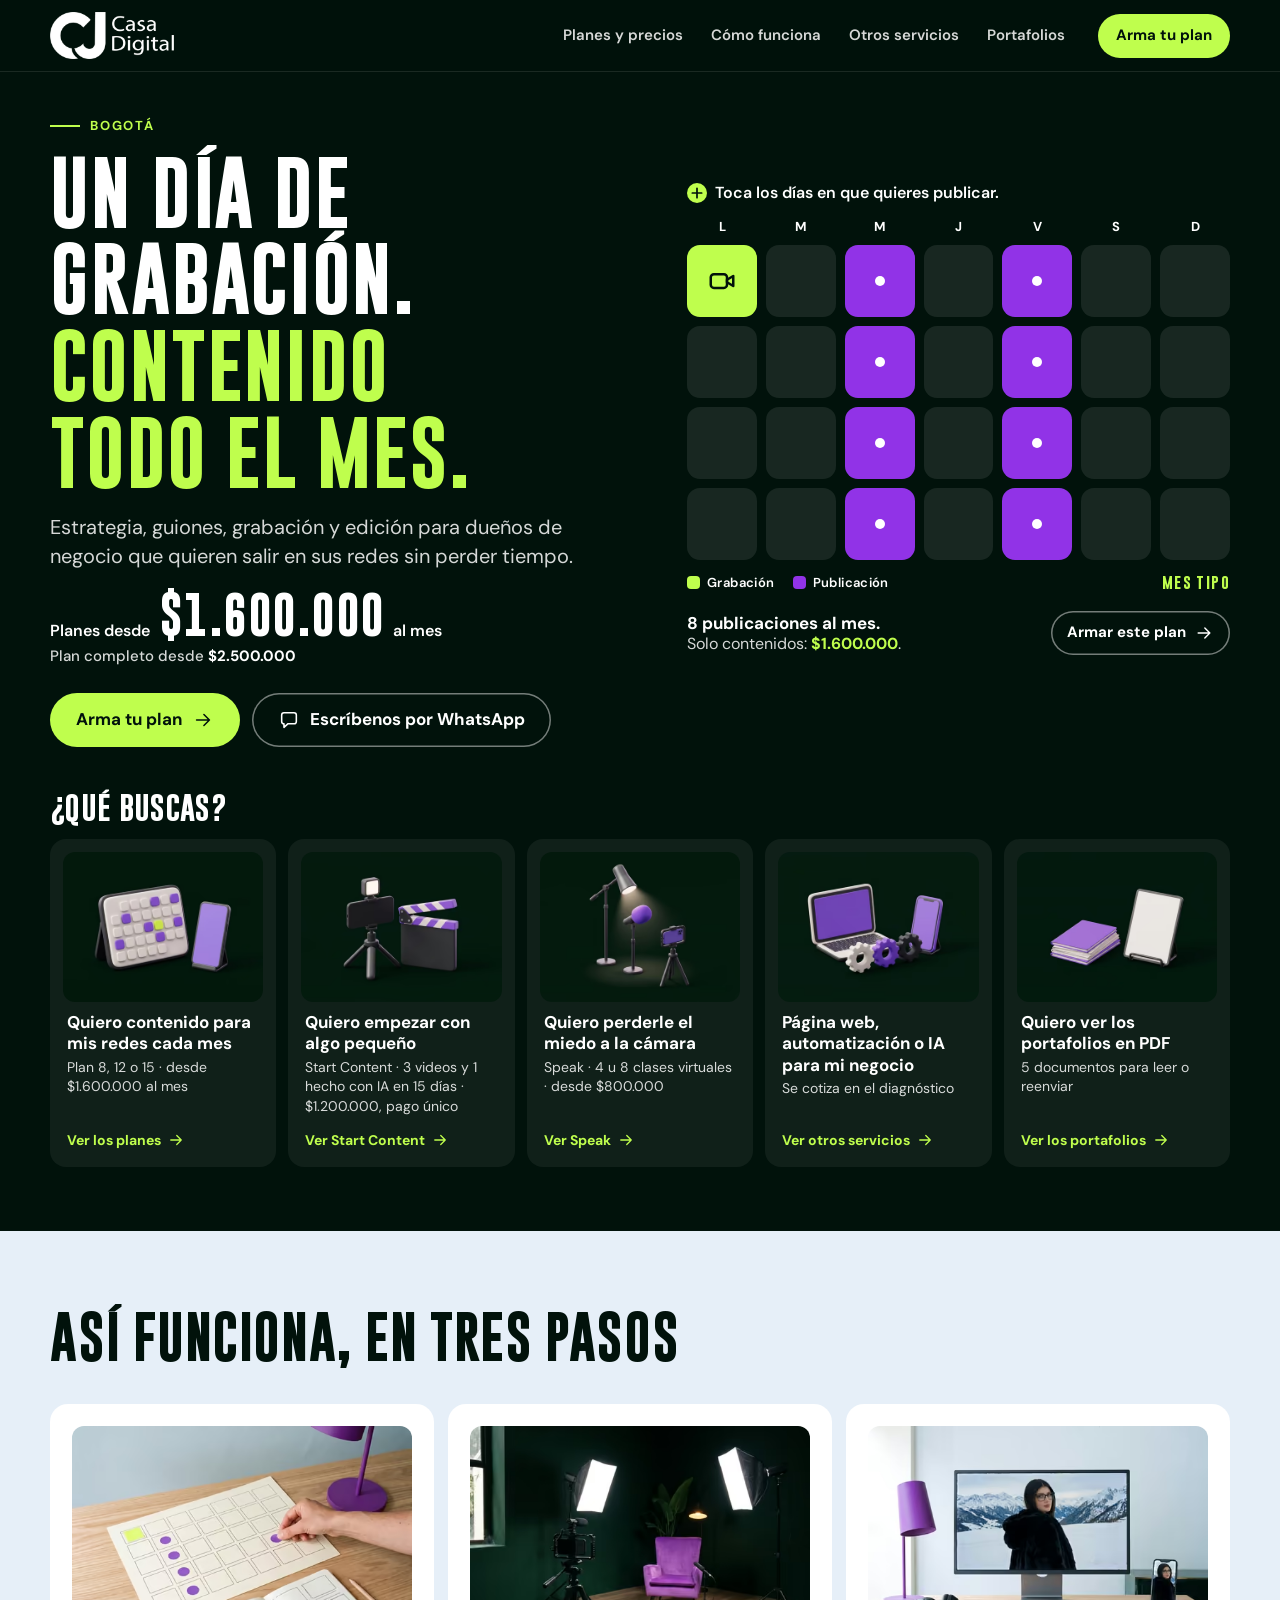
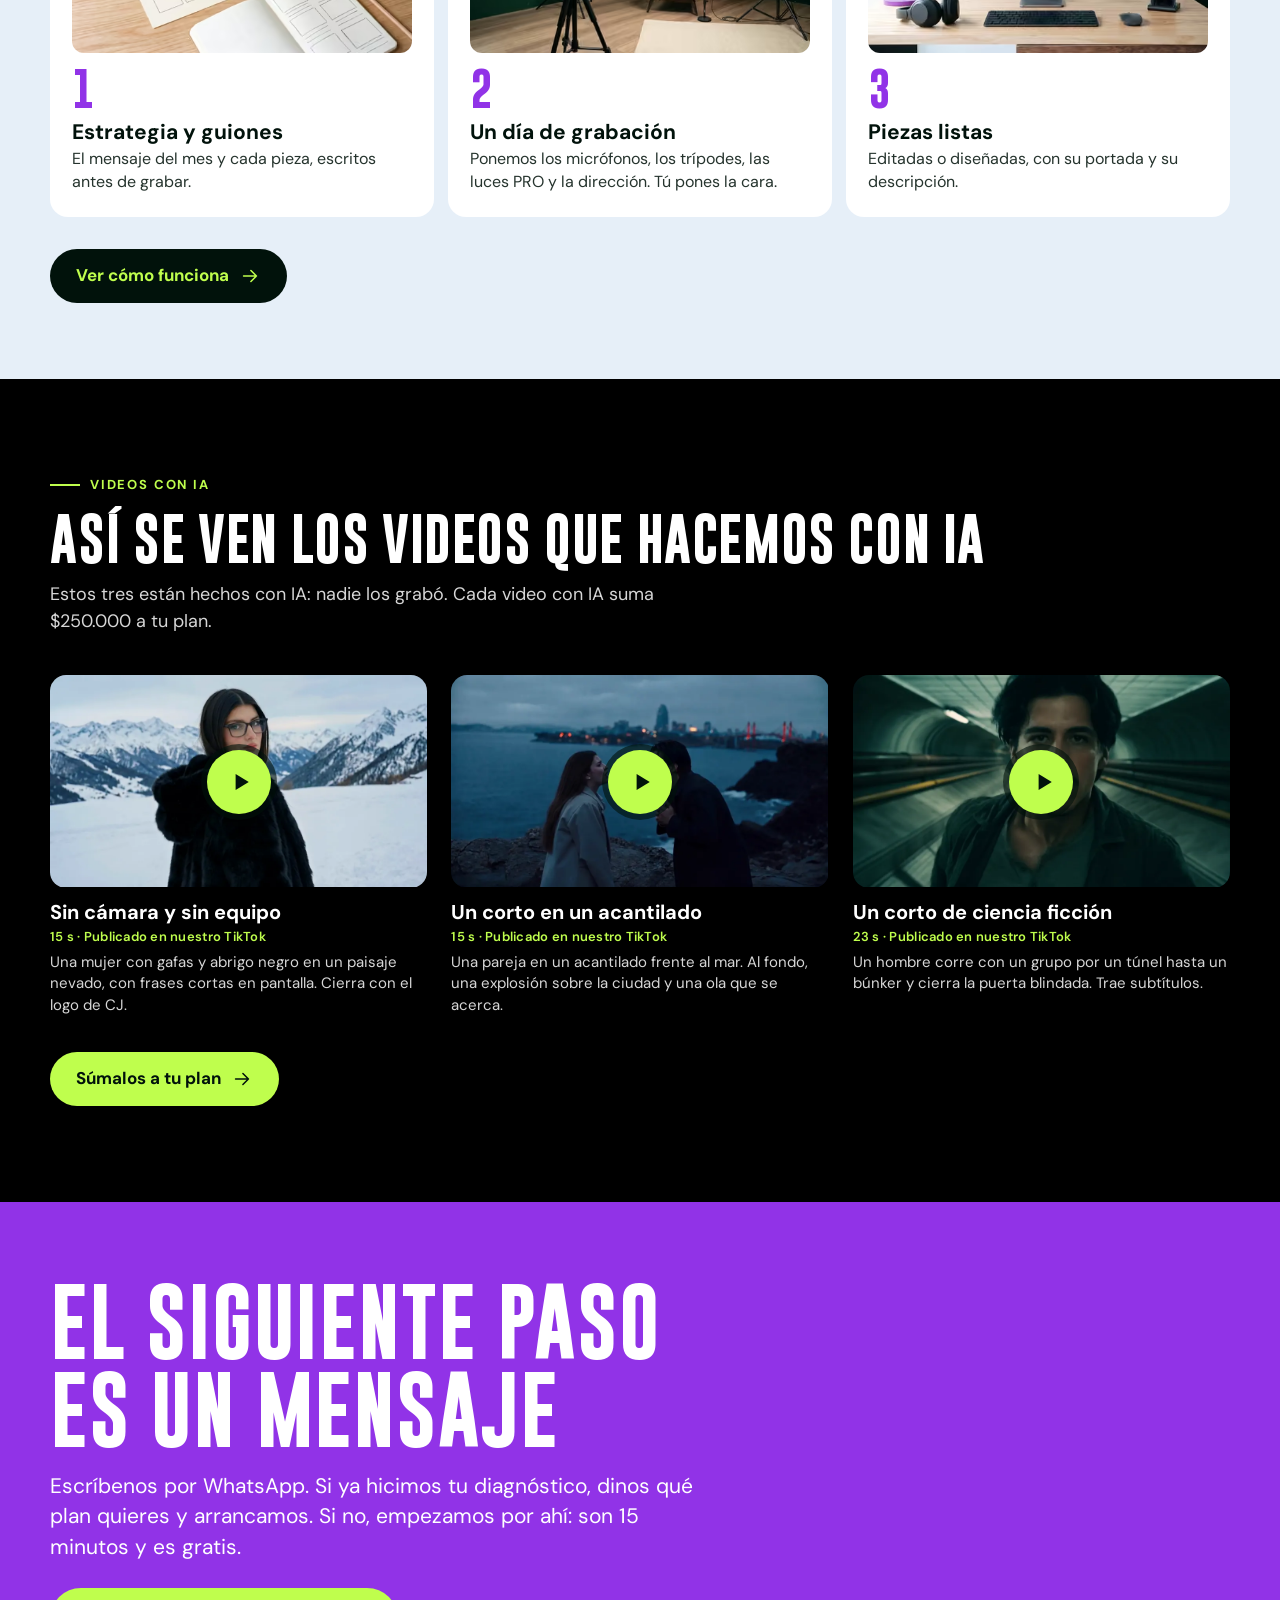
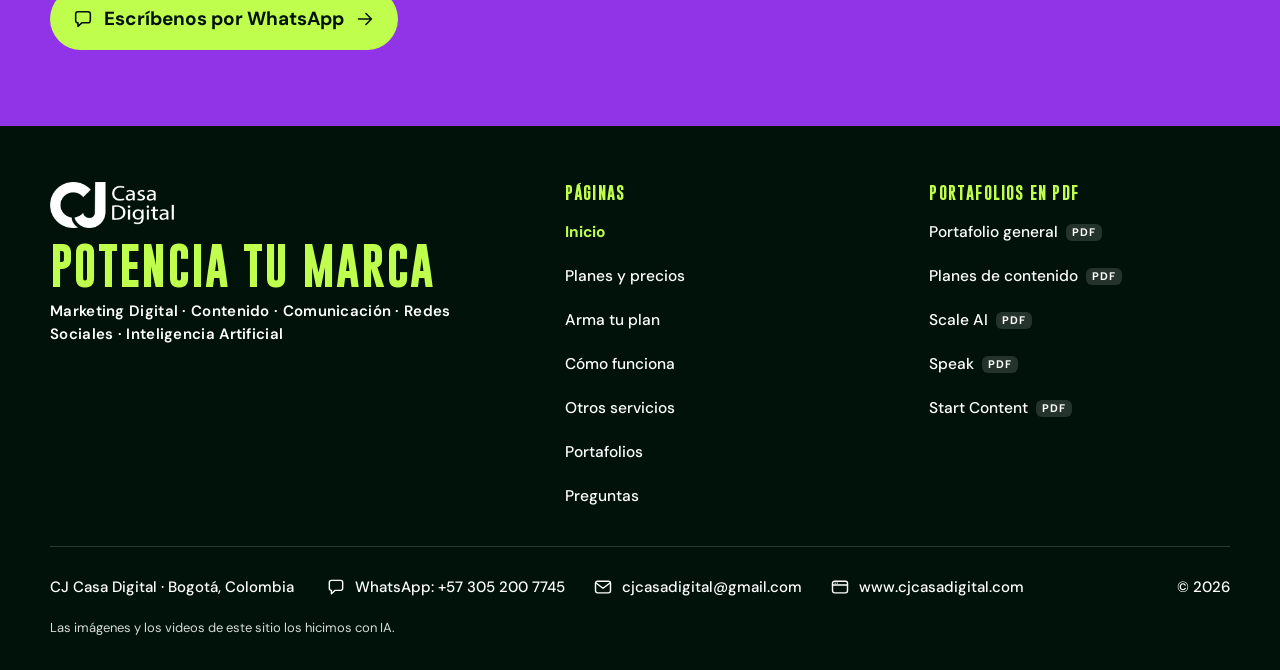
==== commit c616de4f: "Avance: sección de videos, portadas reales y huecos de imagen Punto de guardado en la rama de trabaj" ====
--- a/index.html
+++ b/index.html
@@ -141,28 +141,48 @@
     <div class="buscas" id="buscas">
       <h2 class="tit t-h4">¿Qué buscas?</h2>
       <ul class="buscas-red">
-        <li><span class="ancla" id="cotizador"></span><span class="ancla" id="contenido"></span><span class="ancla" id="incluye"></span><span class="ancla" id="preguntas"></span><a class="busca" id="planes" href="/planes/">
-          <svg class="ic" aria-hidden="true"><use href="#i-calendario"/></svg>
+        <li><span class="ancla" id="cotizador"></span><span class="ancla" id="contenido"></span><span class="ancla" id="incluye"></span><span class="ancla" id="preguntas"></span><a class="busca destacada" id="planes" href="/planes/">
+          <picture class="busca-img">
+            <source type="image/avif" srcset="/assets/img/sitio/tarjeta-1-contenido-480-v1.avif 480w, /assets/img/sitio/tarjeta-1-contenido-800-v1.avif 800w, /assets/img/sitio/tarjeta-1-contenido-1200-v1.avif 1200w" sizes="(min-width: 1240px) 226px, (min-width: 1000px) 30vw, (min-width: 600px) 104px, calc(100vw - 40px)">
+            <source type="image/webp" srcset="/assets/img/sitio/tarjeta-1-contenido-480-v1.webp 480w, /assets/img/sitio/tarjeta-1-contenido-800-v1.webp 800w, /assets/img/sitio/tarjeta-1-contenido-1200-v1.webp 1200w" sizes="(min-width: 1240px) 226px, (min-width: 1000px) 30vw, (min-width: 600px) 104px, calc(100vw - 40px)">
+            <img src="/assets/img/sitio/tarjeta-1-contenido-800-v1.jpg" alt="" width="1200" height="900" loading="lazy" decoding="async">
+          </picture>
           <span class="busca-t"><b>Quiero contenido para mis redes cada mes</b><span>Plan 8, 12 o 15 · desde <span data-p="desde">$1.600.000</span> al mes</span></span>
           <span class="busca-ir">Ver los planes <svg class="ic" aria-hidden="true"><use href="#i-flecha"/></svg></span>
         </a></li>
         <li><a class="busca" href="/planes/#start-content">
-          <svg class="ic" aria-hidden="true"><use href="#i-claqueta"/></svg>
+          <picture class="busca-img">
+            <source type="image/avif" srcset="/assets/img/sitio/tarjeta-2-start-content-480-v1.avif 480w, /assets/img/sitio/tarjeta-2-start-content-800-v1.avif 800w" sizes="(min-width: 1240px) 226px, (min-width: 1000px) 30vw, 104px">
+            <source type="image/webp" srcset="/assets/img/sitio/tarjeta-2-start-content-480-v1.webp 480w, /assets/img/sitio/tarjeta-2-start-content-800-v1.webp 800w" sizes="(min-width: 1240px) 226px, (min-width: 1000px) 30vw, 104px">
+            <img src="/assets/img/sitio/tarjeta-2-start-content-800-v1.jpg" alt="" width="1200" height="900" loading="lazy" decoding="async">
+          </picture>
           <span class="busca-t"><b>Quiero empezar con algo pequeño</b><span>Start Content · 3 videos y 1 hecho con IA en 15 días · <span data-p="startContent">$1.200.000</span>, pago único</span></span>
           <span class="busca-ir">Ver Start Content <svg class="ic" aria-hidden="true"><use href="#i-flecha"/></svg></span>
         </a></li>
         <li><a class="busca" href="/otros-servicios/#speak">
-          <svg class="ic" aria-hidden="true"><use href="#i-voz"/></svg>
+          <picture class="busca-img">
+            <source type="image/avif" srcset="/assets/img/sitio/tarjeta-3-speak-480-v1.avif 480w, /assets/img/sitio/tarjeta-3-speak-800-v1.avif 800w" sizes="(min-width: 1240px) 226px, (min-width: 1000px) 30vw, 104px">
+            <source type="image/webp" srcset="/assets/img/sitio/tarjeta-3-speak-480-v1.webp 480w, /assets/img/sitio/tarjeta-3-speak-800-v1.webp 800w" sizes="(min-width: 1240px) 226px, (min-width: 1000px) 30vw, 104px">
+            <img src="/assets/img/sitio/tarjeta-3-speak-800-v1.jpg" alt="" width="1200" height="900" loading="lazy" decoding="async">
+          </picture>
           <span class="busca-t"><b>Quiero perderle el miedo a la cámara</b><span>Speak · 4 u 8 clases virtuales · desde <span data-p="speakPro">$800.000</span></span></span>
           <span class="busca-ir">Ver Speak <svg class="ic" aria-hidden="true"><use href="#i-flecha"/></svg></span>
         </a></li>
         <li><a class="busca" id="ia" href="/otros-servicios/">
-          <svg class="ic" aria-hidden="true"><use href="#i-chispa"/></svg>
+          <picture class="busca-img">
+            <source type="image/avif" srcset="/assets/img/sitio/tarjeta-4-ia-negocio-480-v1.avif 480w, /assets/img/sitio/tarjeta-4-ia-negocio-800-v1.avif 800w" sizes="(min-width: 1240px) 226px, (min-width: 1000px) 30vw, 104px">
+            <source type="image/webp" srcset="/assets/img/sitio/tarjeta-4-ia-negocio-480-v1.webp 480w, /assets/img/sitio/tarjeta-4-ia-negocio-800-v1.webp 800w" sizes="(min-width: 1240px) 226px, (min-width: 1000px) 30vw, 104px">
+            <img src="/assets/img/sitio/tarjeta-4-ia-negocio-800-v1.jpg" alt="" width="1200" height="900" loading="lazy" decoding="async">
+          </picture>
           <span class="busca-t"><b>Página web, automatización o IA para mi negocio</b><span>Se cotiza en el diagnóstico</span></span>
           <span class="busca-ir">Ver otros servicios <svg class="ic" aria-hidden="true"><use href="#i-flecha"/></svg></span>
         </a></li>
         <li><a class="busca" href="/portafolios/">
-          <svg class="ic" aria-hidden="true"><use href="#i-portada"/></svg>
+          <picture class="busca-img">
+            <source type="image/avif" srcset="/assets/img/sitio/tarjeta-5-portafolios-480-v1.avif 480w, /assets/img/sitio/tarjeta-5-portafolios-800-v1.avif 800w" sizes="(min-width: 1240px) 226px, (min-width: 1000px) 30vw, 104px">
+            <source type="image/webp" srcset="/assets/img/sitio/tarjeta-5-portafolios-480-v1.webp 480w, /assets/img/sitio/tarjeta-5-portafolios-800-v1.webp 800w" sizes="(min-width: 1240px) 226px, (min-width: 1000px) 30vw, 104px">
+            <img src="/assets/img/sitio/tarjeta-5-portafolios-800-v1.jpg" alt="" width="1200" height="900" loading="lazy" decoding="async">
+          </picture>
           <span class="busca-t"><b>Quiero ver los portafolios en PDF</b><span>5 documentos para leer o reenviar</span></span>
           <span class="busca-ir">Ver los portafolios <svg class="ic" aria-hidden="true"><use href="#i-flecha"/></svg></span>
         </a></li>
@@ -176,12 +196,88 @@
   <span class="ancla" id="problema"></span><span class="ancla" id="giro"></span><span class="ancla" id="treinta"></span>
   <div class="caja">
     <h2 class="tit t-h3 rev">Así funciona, en tres pasos</h2>
-    <ol class="tres">
-      <li class="rev"><span class="n" aria-hidden="true">1</span><h3>Estrategia y guiones</h3><p>El mensaje del mes y cada pieza, escritos antes de grabar.</p></li>
-      <li class="rev"><span class="n" aria-hidden="true">2</span><h3>Un día de grabación</h3><p>Ponemos los micrófonos, los trípodes, las luces PRO y la dirección. Tú pones la cara.</p></li>
-      <li class="rev"><span class="n" aria-hidden="true">3</span><h3>Piezas listas</h3><p>Editadas o diseñadas, con su portada y su descripción.</p></li>
+    <ol class="tres tira" tabindex="0" aria-label="Los tres pasos, en imágenes">
+      <li class="rev">
+        <picture>
+          <source type="image/avif" srcset="/assets/img/sitio/02-estrategia-480-v1.avif 480w, /assets/img/sitio/02-estrategia-800-v1.avif 800w, /assets/img/sitio/02-estrategia-1200-v1.avif 1200w" sizes="(min-width: 1000px) 384px, (min-width: 760px) 30vw, 264px">
+          <source type="image/webp" srcset="/assets/img/sitio/02-estrategia-480-v1.webp 480w, /assets/img/sitio/02-estrategia-800-v1.webp 800w, /assets/img/sitio/02-estrategia-1200-v1.webp 1200w" sizes="(min-width: 1000px) 384px, (min-width: 760px) 30vw, 264px">
+          <img src="/assets/img/sitio/02-estrategia-800-v1.jpg" alt="Una mano pega un punto morado en un calendario de papel, sobre una mesa de madera con una libreta de bocetos." width="1200" height="800" loading="lazy" decoding="async">
+        </picture>
+        <span class="n" aria-hidden="true">1</span><h3>Estrategia y guiones</h3><p>El mensaje del mes y cada pieza, escritos antes de grabar.</p></li>
+      <li class="rev">
+        <picture>
+          <source type="image/avif" srcset="/assets/img/sitio/03-set-480-v1.avif 480w, /assets/img/sitio/03-set-800-v1.avif 800w, /assets/img/sitio/03-set-1200-v1.avif 1200w" sizes="(min-width: 1000px) 384px, (min-width: 760px) 30vw, 264px">
+          <source type="image/webp" srcset="/assets/img/sitio/03-set-480-v1.webp 480w, /assets/img/sitio/03-set-800-v1.webp 800w, /assets/img/sitio/03-set-1200-v1.webp 1200w" sizes="(min-width: 1000px) 384px, (min-width: 760px) 30vw, 264px">
+          <img src="/assets/img/sitio/03-set-800-v1.jpg" alt="Un set de grabación listo: cámara en trípode, dos luces y un sillón morado vacío frente a una pared verde." width="1200" height="800" loading="lazy" decoding="async">
+        </picture>
+        <span class="n" aria-hidden="true">2</span><h3>Un día de grabación</h3><p>Ponemos los micrófonos, los trípodes, las luces PRO y la dirección. Tú pones la cara.</p></li>
+      <li class="rev">
+        <picture>
+          <source type="image/avif" srcset="/assets/img/sitio/04-edicion-480-v1.avif 480w, /assets/img/sitio/04-edicion-800-v1.avif 800w, /assets/img/sitio/04-edicion-1200-v1.avif 1200w" sizes="(min-width: 1000px) 384px, (min-width: 760px) 30vw, 264px">
+          <source type="image/webp" srcset="/assets/img/sitio/04-edicion-480-v1.webp 480w, /assets/img/sitio/04-edicion-800-v1.webp 800w, /assets/img/sitio/04-edicion-1200-v1.webp 1200w" sizes="(min-width: 1000px) 384px, (min-width: 760px) 30vw, 264px">
+          <img src="/assets/img/sitio/04-edicion-800-v1.jpg" alt="Un escritorio con un monitor y un celular que muestran el mismo video: una mujer con gafas en un paisaje nevado." width="1200" height="800" loading="lazy" decoding="async">
+        </picture>
+        <span class="n" aria-hidden="true">3</span><h3>Piezas listas</h3><p>Editadas o diseñadas, con su portada y su descripción.</p></li>
     </ol>
     <a class="btn btn-oscuro rev" href="/como-funciona/">Ver cómo funciona <svg class="ic" aria-hidden="true"><use href="#i-flecha"/></svg></a>
+  </div>
+</section>
+
+<!-- Videos con IA: lo único que se descarga al cargar la página es el cuadro de espera de cada uno.
+     El video se pide cuando la persona oprime reproducir (preload="none"). Funciona sin JavaScript, con los controles del navegador. -->
+<section class="sec sec-m t-negro" id="videos-ia">
+  <div class="caja">
+    <p class="etq rev"><span class="raya"></span>Videos con IA</p>
+    <h2 class="tit t-h3 rev">Así se ven los videos que hacemos con IA</h2>
+    <p class="cuerpo rev">Estos tres están hechos con IA: nadie los grabó. Cada video con IA suma <span data-p="videoIA">$250.000</span> a tu plan.</p>
+    <div class="vids">
+      <figure class="vid rev" id="video-nieve">
+        <div class="vid-marco">
+          <video controls playsinline preload="none" poster="/assets/img/sitio/video-nieve-960-v1.webp" width="1280" height="720" data-video="nieve" aria-labelledby="vt-nieve" aria-describedby="vd-nieve">
+            <source src="/assets/video/cj-nieve-720-v1.webm" type='video/webm; codecs="av01.0.05M.08, opus"'>
+            <source src="/assets/video/cj-nieve-720-v1.mp4" type='video/mp4; codecs="avc1.64001f, mp4a.40.2"'>
+            <a href="/assets/video/cj-nieve-720-v1.mp4">Ver el video (MP4, 1,2 MB)</a>
+          </video>
+          <button type="button" class="vid-play" hidden aria-label="Reproducir: Sin cámara y sin equipo"><svg viewBox="0 0 24 24" aria-hidden="true"><path d="M8.5 5.6v12.8L19 12z"/></svg></button>
+        </div>
+        <figcaption>
+          <h3 id="vt-nieve">Sin cámara y sin equipo</h3>
+          <p class="vid-meta">15 s · Publicado en nuestro TikTok</p>
+          <p id="vd-nieve">Una mujer con gafas y abrigo negro en un paisaje nevado, con frases cortas en pantalla. Cierra con el logo de CJ.</p>
+        </figcaption>
+      </figure>
+      <figure class="vid rev" id="video-acantilado">
+        <div class="vid-marco">
+          <video controls playsinline preload="none" poster="/assets/img/sitio/video-acantilado-960-v1.webp" width="1280" height="720" data-video="acantilado" aria-labelledby="vt-acantilado" aria-describedby="vd-acantilado">
+            <source src="/assets/video/cj-acantilado-720-v1.webm" type='video/webm; codecs="av01.0.05M.08, opus"'>
+            <source src="/assets/video/cj-acantilado-720-v1.mp4" type='video/mp4; codecs="avc1.64001f, mp4a.40.2"'>
+            <a href="/assets/video/cj-acantilado-720-v1.mp4">Ver el video (MP4, 1,7 MB)</a>
+          </video>
+          <button type="button" class="vid-play" hidden aria-label="Reproducir: Un corto en un acantilado"><svg viewBox="0 0 24 24" aria-hidden="true"><path d="M8.5 5.6v12.8L19 12z"/></svg></button>
+        </div>
+        <figcaption>
+          <h3 id="vt-acantilado">Un corto en un acantilado</h3>
+          <p class="vid-meta">15 s · Publicado en nuestro TikTok</p>
+          <p id="vd-acantilado">Una pareja en un acantilado frente al mar. Al fondo, una explosión sobre la ciudad y una ola que se acerca.</p>
+        </figcaption>
+      </figure>
+      <figure class="vid rev" id="video-bunker">
+        <div class="vid-marco">
+          <video controls playsinline preload="none" poster="/assets/img/sitio/video-bunker-960-v1.webp" width="1280" height="720" data-video="bunker" aria-labelledby="vt-bunker" aria-describedby="vd-bunker">
+            <source src="/assets/video/cj-bunker-720-v1.webm" type='video/webm; codecs="av01.0.05M.08, opus"'>
+            <source src="/assets/video/cj-bunker-720-v1.mp4" type='video/mp4; codecs="avc1.64001f, mp4a.40.2"'>
+            <a href="/assets/video/cj-bunker-720-v1.mp4">Ver el video (MP4, 3,3 MB)</a>
+          </video>
+          <button type="button" class="vid-play" hidden aria-label="Reproducir: Un corto de ciencia ficción"><svg viewBox="0 0 24 24" aria-hidden="true"><path d="M8.5 5.6v12.8L19 12z"/></svg></button>
+        </div>
+        <figcaption>
+          <h3 id="vt-bunker">Un corto de ciencia ficción</h3>
+          <p class="vid-meta">23 s · Publicado en nuestro TikTok</p>
+          <p id="vd-bunker">Un hombre corre con un grupo por un túnel hasta un búnker y cierra la puerta blindada. Trae subtítulos.</p>
+        </figcaption>
+      </figure>
+    </div>
+    <a class="btn btn-acido rev" href="/planes/#arma-tu-plan">Súmalos a tu plan <svg class="ic" aria-hidden="true"><use href="#i-flecha"/></svg></a>
   </div>
 </section>
 
@@ -240,6 +336,7 @@
       <!-- PENDIENTE: razón social, NIT, política de tratamiento de datos y términos -->
       <p>© 2026</p>
     </div>
+    <p class="pie-ia">Las imágenes y los videos de este sitio los hicimos con IA.</p>
   </div>
 </footer>
 <!-- ===== FIN DEL BLOQUE COMPARTIDO · PIE ===== -->
--- a/assets/css/estilos.css
+++ b/assets/css/estilos.css
@@ -672,7 +672,6 @@
 .buscas-red { display: grid; gap: 8px; margin-top: 14px; }
 .busca { display: grid; grid-template-columns: 28px minmax(0, 1fr); gap: 4px 12px; align-items: start; height: 100%; padding: 14px 14px 12px; border-radius: 16px;
          background: var(--panel); border: 1.5px solid transparent; text-decoration: none; transition: border-color .18s ease, background-color .18s ease; }
-.busca > .ic { width: 26px; height: 26px; margin-top: 1px; color: var(--acido); }
 .busca-t { display: flex; flex-direction: column; gap: 3px; }
 .busca-t b { font-size: 1.0625rem; line-height: 1.25; }
 .busca-t > span { font-size: .875rem; line-height: 1.4; color: var(--fg2); }
@@ -788,7 +787,6 @@
   .sec-cab { padding: calc(var(--barra) + 64px) 0 56px; }
   .buscas-red { grid-template-columns: repeat(5, minmax(0, 1fr)); gap: 12px; }
   .busca { grid-template-columns: 1fr; grid-template-rows: auto 1fr auto; gap: 10px; padding: 18px 16px 14px; }
-  .busca > .ic { width: 30px; height: 30px; }
   .busca-ir { grid-column: 1; }
   .tres { margin: 36px 0 32px; }
   .tres h3 { font-size: 1.3125rem; }
@@ -830,3 +828,109 @@
   .chip-t b { overflow-wrap: anywhere; }
 }
 
+/* ==================================================================================================
+   IMÁGENES Y VIDEOS. Regla: la imagen va en su caja, con el texto al lado o debajo; nunca detrás de un texto.
+   Cada <img> trae width y height (reserva su espacio) y la caja fija la proporción con aspect-ratio.
+   ================================================================================================== */
+picture { display: block; }
+picture img { display: block; width: 100%; height: 100%; object-fit: cover; }
+
+/* Tiras que se deslizan en celular (los tres pasos): solo CSS, sin flechas. La página no se desborda. */
+@media (max-width: 759px) {
+  .tira { display: flex; gap: 10px; overflow-x: auto; scroll-snap-type: x mandatory; scrollbar-width: none; margin-inline: -20px; padding-inline: 20px; scroll-padding-inline: 20px; }
+  .tira::-webkit-scrollbar { display: none; }
+  .tira > * { flex: 0 0 264px; scroll-snap-align: start; }
+}
+.tira:focus-visible { outline-offset: 6px; }
+
+/* ---------- Inicio: tarjetas "¿Qué buscas?" con imagen ---------- */
+.busca { grid-template-columns: 96px minmax(0, 1fr); column-gap: 14px; }
+.busca-img { grid-row: 1 / span 2; width: 96px; aspect-ratio: 1; border-radius: 12px; overflow: hidden; background: var(--verde); }
+.busca.destacada { grid-template-columns: minmax(0, 1fr); row-gap: 10px; }
+.busca.destacada .busca-img { grid-row: auto; width: 100%; aspect-ratio: 16 / 9; }
+.busca.destacada .busca-ir { grid-column: 1; }
+
+/* ---------- Inicio: los tres pasos con imagen ---------- */
+.tres li { grid-template-columns: 44px minmax(0, 1fr); }
+.tres li picture { grid-column: 1 / -1; aspect-ratio: 3 / 2; border-radius: 12px; overflow: hidden; margin-bottom: 14px; background: var(--vacio); }
+.tres .n { grid-row: auto / span 2; }
+
+/* ---------- Videos con IA ---------- */
+#videos-ia .cuerpo { margin-top: 12px; max-width: 34em; }
+.vids { display: grid; gap: 26px; margin: 28px 0 30px; }
+.vid-marco { position: relative; aspect-ratio: 16 / 9; border-radius: 16px; overflow: hidden; background: var(--panel); }
+.vid-marco:focus-within { outline: 3px solid var(--acido); outline-offset: 3px; }   /* el foco de los controles del navegador, a la vista */
+.vid-marco video { display: block; width: 100%; height: 100%; object-fit: cover; background: #000; }
+.vid-play { position: absolute; left: 50%; top: 50%; width: 64px; height: 64px; margin: -32px 0 0 -32px; border: 0; border-radius: 50%; background: var(--acido); color: var(--verde);
+            box-shadow: 0 0 0 6px rgba(1,18,11,.6); display: flex; align-items: center; justify-content: center; transition: transform .18s ease; }
+.vid-play[hidden] { display: none; }
+.vid-play svg { width: 30px; height: 30px; fill: currentColor; margin-left: 3px; }
+.vid-play:hover { transform: scale(1.08); }
+.vid-play:focus-visible { outline: 3px solid #fff; outline-offset: 8px; }
+.vid figcaption { margin-top: 12px; }
+.vid h3 { font-size: 1.125rem; line-height: 1.25; }
+.vid-meta { font-size: .8125rem; font-weight: 600; letter-spacing: .02em; color: var(--acido); margin-top: 2px; }
+.vid figcaption p:last-child { font-size: .9375rem; line-height: 1.42; color: var(--fg2); margin-top: 6px; }
+
+/* ---------- Planes y precios: imagen de la cabecera, solo desde 1000 px (por debajo ni se muestra ni se pide) ---------- */
+.cab-img { display: none; }
+.ia-nota a { color: var(--acido); font-weight: 700; }
+
+/* ---------- Cómo funciona: las tres imágenes del proceso ---------- */
+.proc-imgs { margin-top: 22px; }
+.proc-imgs picture { aspect-ratio: 3 / 2; border-radius: 14px; overflow: hidden; background: var(--vacio); }
+.proc-imgs figcaption { font-size: .875rem; font-weight: 600; margin-top: 8px; }
+
+/* ---------- Otros servicios ---------- */
+.serv-img { width: 100%; aspect-ratio: 4 / 3; border-radius: 10px; overflow: hidden; background: var(--vacio); }
+.speak-img { aspect-ratio: 3 / 2; border-radius: 18px; overflow: hidden; margin-top: 26px; background: var(--panel); }
+.speak-img + .speaks { margin-top: 12px; }
+.ia-cab .enlace-ir { margin-top: 6px; }
+
+/* ---------- Portafolios: la portada real de cada PDF ---------- */
+.porta { display: grid; grid-template-columns: 96px minmax(0, 1fr); column-gap: 14px; align-items: start; }
+.porta-img { grid-row: 1 / span 4; width: 96px; aspect-ratio: 640 / 906; border-radius: 6px; overflow: hidden; border: 1px solid rgba(1,18,11,.3); }
+.porta > :not(.porta-img) { grid-column: 2; }
+.porta h2 { margin-top: 0; }
+.porta .btn { margin-top: 4px; }
+
+/* ---------- Pie: la nota de que las imágenes y los videos son hechos con IA ---------- */
+.pie-ia { margin-top: 14px; font-size: .8125rem; line-height: 1.4; color: rgba(255,255,255,.84); }
+
+@media (min-width: 600px) {
+  .busca, .busca.destacada { grid-template-columns: 104px minmax(0, 1fr); row-gap: 4px; }
+  .busca-img, .busca.destacada .busca-img { grid-row: 1 / span 2; width: 104px; aspect-ratio: 1; }
+  .busca.destacada .busca-ir { grid-column: 2; }
+}
+@media (min-width: 700px) { .vids { grid-template-columns: repeat(2, minmax(0, 1fr)); gap: 28px 22px; } }
+@media (min-width: 760px) {
+  .tres li { grid-template-columns: 1fr; }
+  .tres li picture { margin-bottom: 16px; }
+  .tres .n { grid-row: auto; }
+  .proc-imgs { display: grid; grid-template-columns: repeat(3, minmax(0, 1fr)); gap: 14px; }
+}
+@media (min-width: 1000px) {
+  .busca, .busca.destacada { grid-template-columns: minmax(0, 1fr); grid-template-rows: auto 1fr auto; row-gap: 10px; padding: 12px 12px 12px; }
+  .busca-img, .busca.destacada .busca-img { grid-row: auto; width: 100%; aspect-ratio: 4 / 3; }
+  .busca-t, .busca-ir { padding-inline: 4px; }
+  .busca.destacada .busca-ir { grid-column: 1; }
+  .vids { grid-template-columns: repeat(3, minmax(0, 1fr)); gap: 24px; margin: 40px 0 36px; }
+  .vid h3 { font-size: 1.25rem; }
+  .cab-red { display: grid; grid-template-columns: minmax(0, 1fr) 520px; gap: 48px; align-items: center; }
+  .cab-img { display: block; aspect-ratio: 16 / 9; border-radius: 18px; overflow: hidden; background: var(--panel); }
+  .proc-imgs { grid-template-columns: repeat(2, minmax(0, 1fr)); gap: 12px; margin-top: 32px; }
+  .proc-imgs .grande { grid-column: 1 / -1; order: -1; }
+  .serv-img { border-radius: 12px; }
+  .speak-img { margin-top: 0; }
+  .speak-img + .speaks { margin-top: 14px; }
+  .pie-ia { margin-top: 10px; }
+}
+@media (min-width: 1200px) {
+  .porta { display: flex; }
+  .porta-img { width: 100%; }
+  .porta h2 { margin-top: 16px; }
+  .porta .btn { margin-top: auto; }
+}
+@media (max-width: 359px) { .tira > * { flex-basis: 236px; } }
+@media (prefers-reduced-motion: reduce) { .tira { scroll-behavior: auto; } }
+
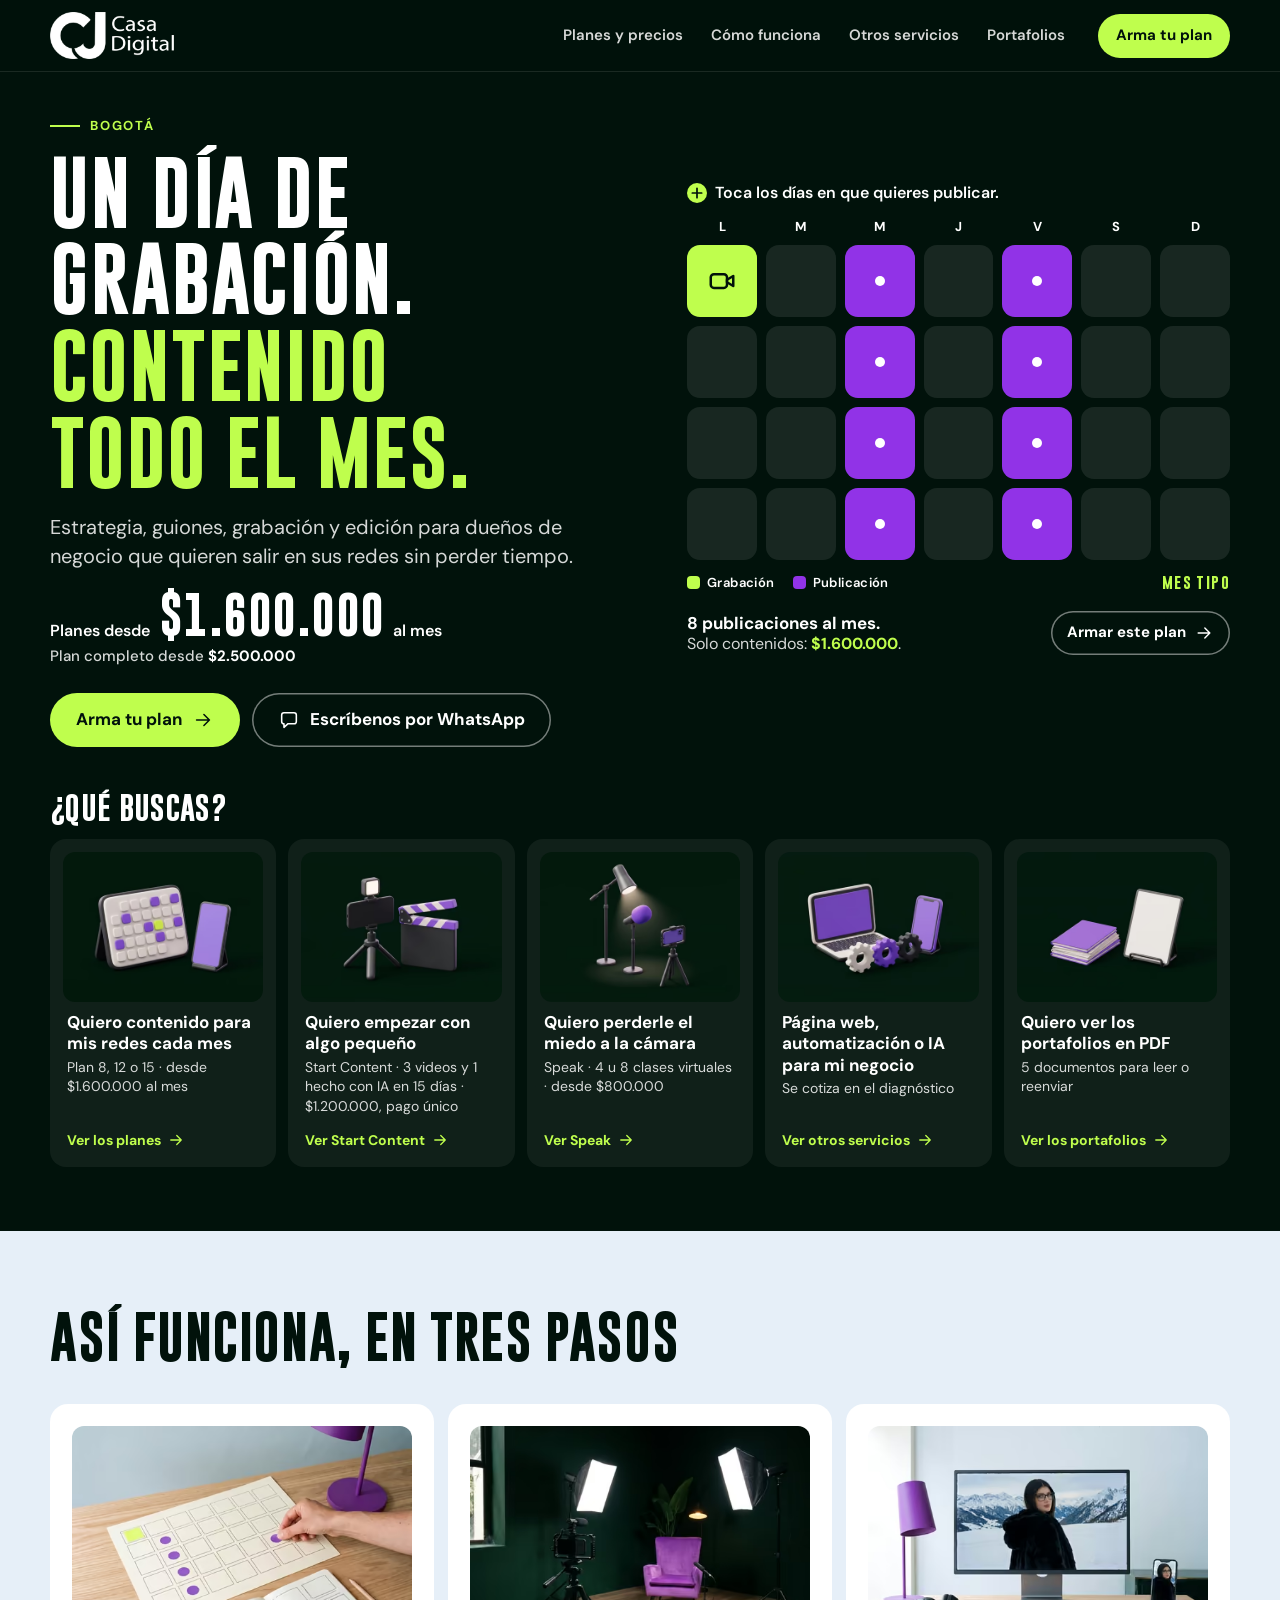
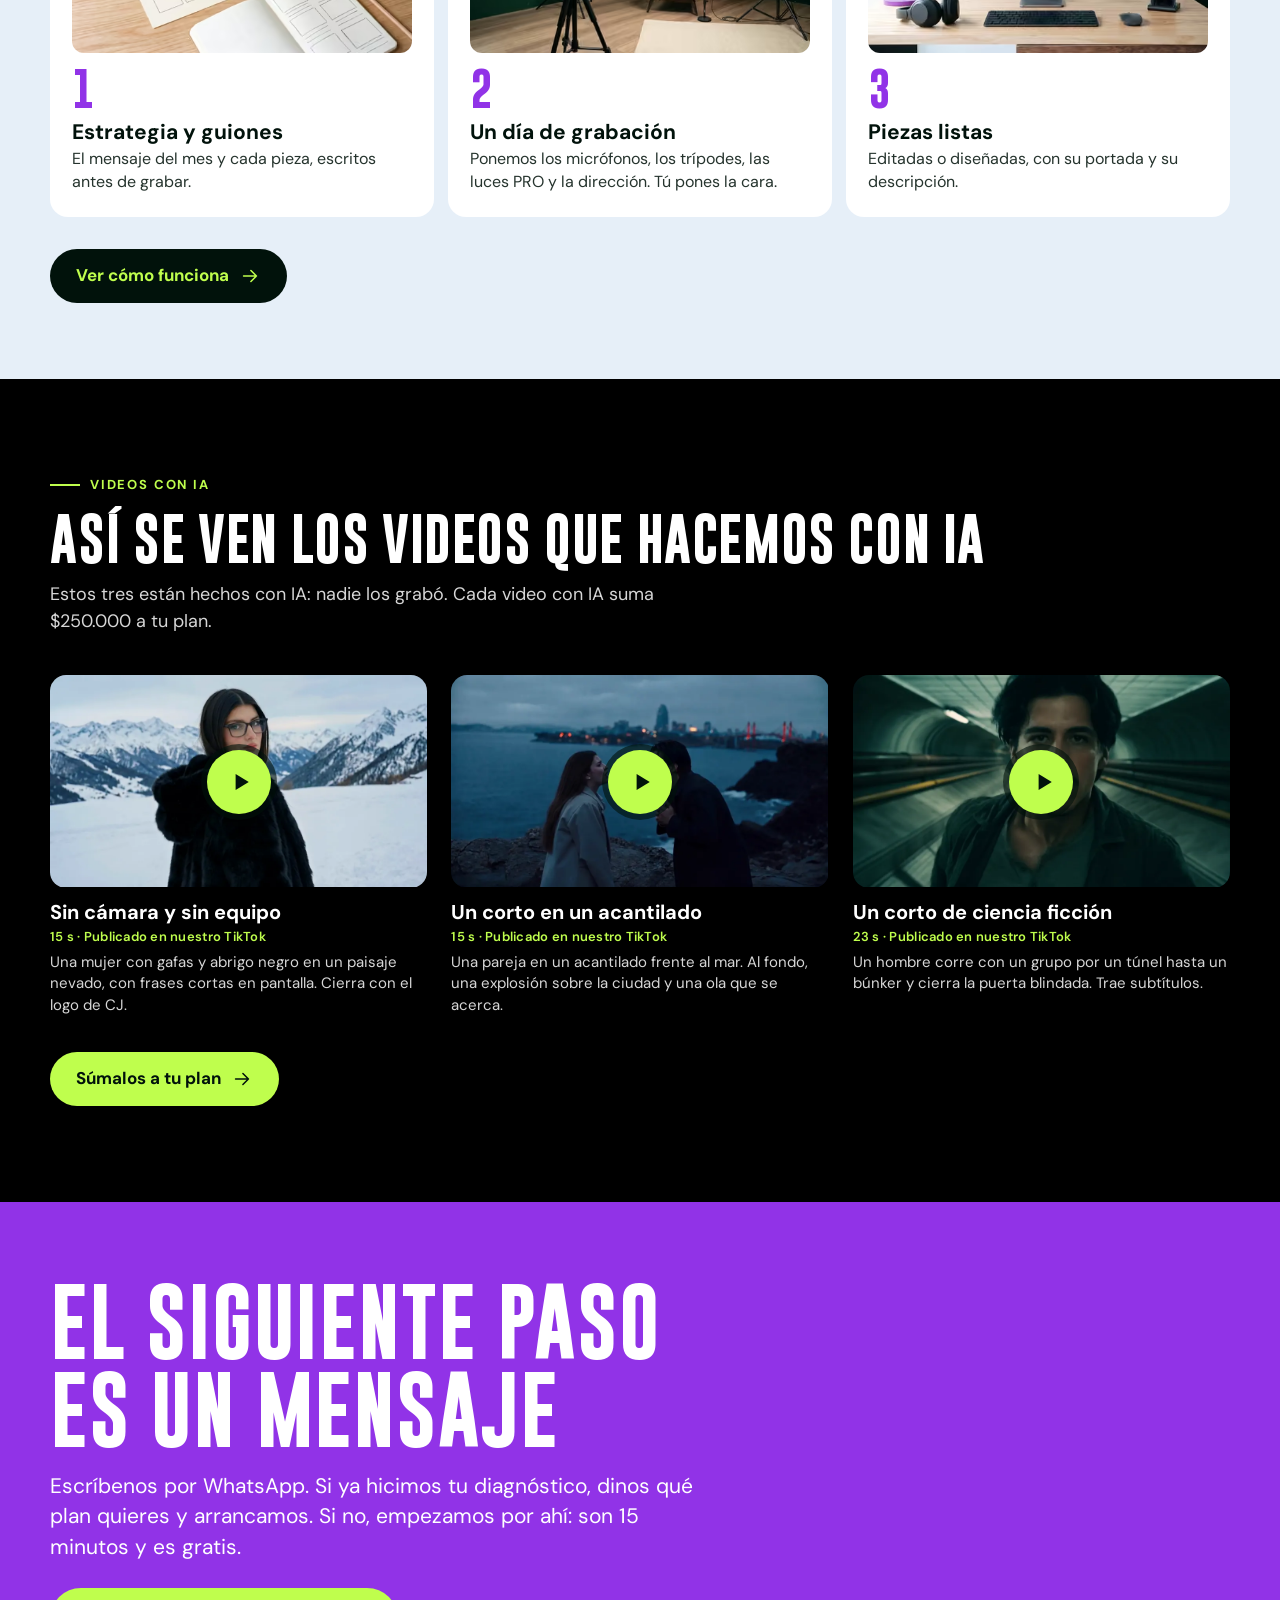
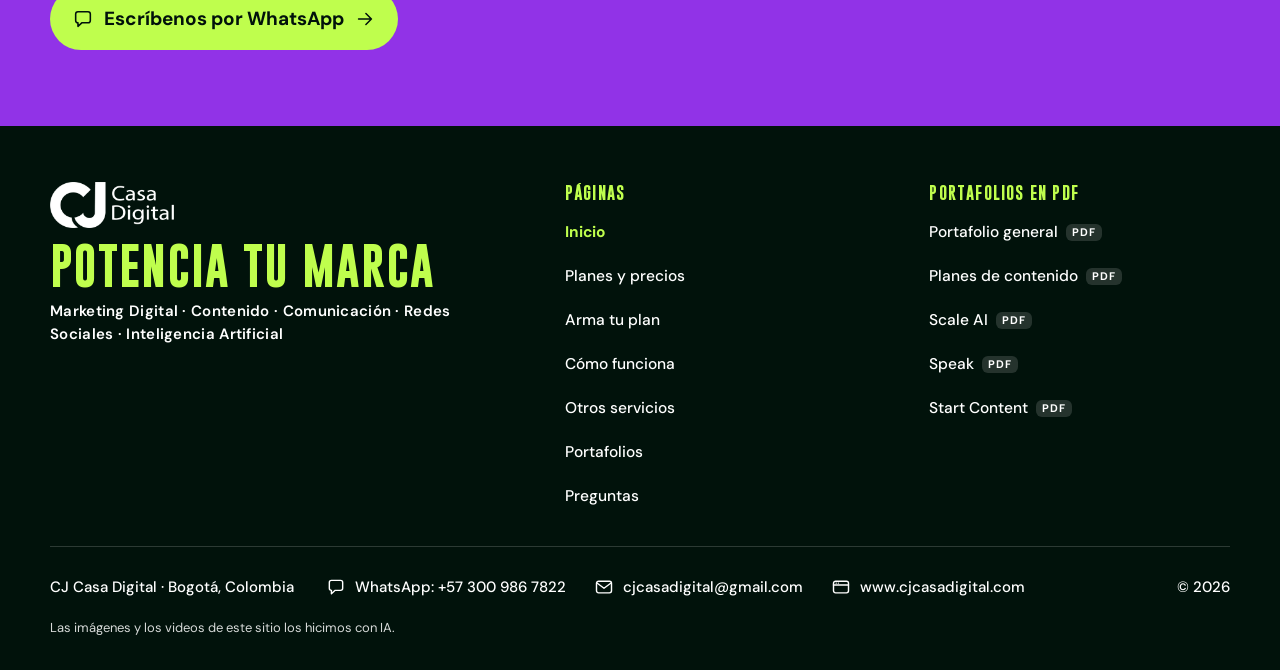
==== commit 28c02fe5: "WhatsApp nuevo: +57 300 986 7822 en todo el sitio y en los PDF Todos los botones, el cotizador, el b" ====
--- a/index.html
+++ b/index.html
@@ -93,11 +93,11 @@
       </ul>
       <div class="menu-fin">
         <a class="btn btn-acido" href="/planes/#arma-tu-plan">Arma tu plan <svg class="ic" aria-hidden="true"><use href="#i-flecha"/></svg></a>
-        <a class="btn btn-linea" data-wa href="https://wa.me/573052007745?text=Hola%2C%20CJ.%20Vi%20la%20p%C3%A1gina%20y%20quiero%20mi%20diagn%C3%B3stico%20de%2015%20minutos." target="_blank" rel="noopener"><svg class="ic" aria-hidden="true"><use href="#i-chat"/></svg> Escríbenos por WhatsApp</a>
+        <a class="btn btn-linea" data-wa href="https://wa.me/573009867822?text=Hola%2C%20CJ.%20Vi%20la%20p%C3%A1gina%20y%20quiero%20mi%20diagn%C3%B3stico%20de%2015%20minutos." target="_blank" rel="noopener"><svg class="ic" aria-hidden="true"><use href="#i-chat"/></svg> Escríbenos por WhatsApp</a>
       </div>
     </nav>
     <a class="btn btn-acido btn-ch" id="barra-plan" href="/planes/#arma-tu-plan">Arma tu plan</a>
-    <a class="btn btn-acido btn-ch" id="barra-wa" data-wa data-plan-wa hidden href="https://wa.me/573052007745?text=Hola%2C%20CJ.%20Vi%20la%20p%C3%A1gina%20y%20quiero%20mi%20diagn%C3%B3stico%20de%2015%20minutos." target="_blank" rel="noopener"><svg class="ic" aria-hidden="true"><use href="#i-chat"/></svg> WhatsApp</a>
+    <a class="btn btn-acido btn-ch" id="barra-wa" data-wa data-plan-wa hidden href="https://wa.me/573009867822?text=Hola%2C%20CJ.%20Vi%20la%20p%C3%A1gina%20y%20quiero%20mi%20diagn%C3%B3stico%20de%2015%20minutos." target="_blank" rel="noopener"><svg class="ic" aria-hidden="true"><use href="#i-chat"/></svg> WhatsApp</a>
   </div>
 </header>
 <!-- ===== FIN DEL BLOQUE COMPARTIDO · CABECERA ===== -->
@@ -115,7 +115,7 @@
       <p class="desde-2">Plan completo desde <b data-p="desdeCompleto">$2.500.000</b></p>
       <div class="acciones">
         <a class="btn btn-acido" href="/planes/#arma-tu-plan">Arma tu plan <svg class="ic" aria-hidden="true"><use href="#i-flecha"/></svg></a>
-        <a class="btn btn-linea" data-wa href="https://wa.me/573052007745?text=Hola%2C%20CJ.%20Vi%20la%20p%C3%A1gina%20y%20quiero%20mi%20diagn%C3%B3stico%20de%2015%20minutos." target="_blank" rel="noopener"><svg class="ic" aria-hidden="true"><use href="#i-chat"/></svg> Escríbenos por WhatsApp</a>
+        <a class="btn btn-linea" data-wa href="https://wa.me/573009867822?text=Hola%2C%20CJ.%20Vi%20la%20p%C3%A1gina%20y%20quiero%20mi%20diagn%C3%B3stico%20de%2015%20minutos." target="_blank" rel="noopener"><svg class="ic" aria-hidden="true"><use href="#i-chat"/></svg> Escríbenos por WhatsApp</a>
       </div>
     </div>
     <!-- Calendario del inicio. Sin JavaScript es la imagen de un mes tipo; con JavaScript cada día es un botón
@@ -143,8 +143,8 @@
       <ul class="buscas-red">
         <li><span class="ancla" id="cotizador"></span><span class="ancla" id="contenido"></span><span class="ancla" id="incluye"></span><span class="ancla" id="preguntas"></span><a class="busca destacada" id="planes" href="/planes/">
           <picture class="busca-img">
-            <source type="image/avif" srcset="/assets/img/sitio/tarjeta-1-contenido-480-v1.avif 480w, /assets/img/sitio/tarjeta-1-contenido-800-v1.avif 800w, /assets/img/sitio/tarjeta-1-contenido-1200-v1.avif 1200w" sizes="(min-width: 1240px) 226px, (min-width: 1000px) 30vw, (min-width: 600px) 104px, calc(100vw - 40px)">
-            <source type="image/webp" srcset="/assets/img/sitio/tarjeta-1-contenido-480-v1.webp 480w, /assets/img/sitio/tarjeta-1-contenido-800-v1.webp 800w, /assets/img/sitio/tarjeta-1-contenido-1200-v1.webp 1200w" sizes="(min-width: 1240px) 226px, (min-width: 1000px) 30vw, (min-width: 600px) 104px, calc(100vw - 40px)">
+            <source type="image/avif" srcset="/assets/img/sitio/tarjeta-1-contenido-480-v1.avif 480w, /assets/img/sitio/tarjeta-1-contenido-800-v1.avif 800w, /assets/img/sitio/tarjeta-1-contenido-1200-v1.avif 1200w" sizes="(min-width: 1240px) 226px, (min-width: 1000px) 30vw, (min-width: 700px) 104px, calc(100vw - 40px)">
+            <source type="image/webp" srcset="/assets/img/sitio/tarjeta-1-contenido-480-v1.webp 480w, /assets/img/sitio/tarjeta-1-contenido-800-v1.webp 800w, /assets/img/sitio/tarjeta-1-contenido-1200-v1.webp 1200w" sizes="(min-width: 1240px) 226px, (min-width: 1000px) 30vw, (min-width: 700px) 104px, calc(100vw - 40px)">
             <img src="/assets/img/sitio/tarjeta-1-contenido-800-v1.jpg" alt="" width="1200" height="900" loading="lazy" decoding="async">
           </picture>
           <span class="busca-t"><b>Quiero contenido para mis redes cada mes</b><span>Plan 8, 12 o 15 · desde <span data-p="desde">$1.600.000</span> al mes</span></span>
@@ -199,22 +199,22 @@
     <ol class="tres tira" tabindex="0" aria-label="Los tres pasos, en imágenes">
       <li class="rev">
         <picture>
-          <source type="image/avif" srcset="/assets/img/sitio/02-estrategia-480-v1.avif 480w, /assets/img/sitio/02-estrategia-800-v1.avif 800w, /assets/img/sitio/02-estrategia-1200-v1.avif 1200w" sizes="(min-width: 1000px) 384px, (min-width: 760px) 30vw, 264px">
-          <source type="image/webp" srcset="/assets/img/sitio/02-estrategia-480-v1.webp 480w, /assets/img/sitio/02-estrategia-800-v1.webp 800w, /assets/img/sitio/02-estrategia-1200-v1.webp 1200w" sizes="(min-width: 1000px) 384px, (min-width: 760px) 30vw, 264px">
+          <source type="image/avif" srcset="/assets/img/sitio/02-estrategia-480-v1.avif 480w, /assets/img/sitio/02-estrategia-800-v1.avif 800w, /assets/img/sitio/02-estrategia-1200-v1.avif 1200w" sizes="(min-width: 1000px) 340px, (min-width: 760px) 28vw, 232px">
+          <source type="image/webp" srcset="/assets/img/sitio/02-estrategia-480-v1.webp 480w, /assets/img/sitio/02-estrategia-800-v1.webp 800w, /assets/img/sitio/02-estrategia-1200-v1.webp 1200w" sizes="(min-width: 1000px) 340px, (min-width: 760px) 28vw, 232px">
           <img src="/assets/img/sitio/02-estrategia-800-v1.jpg" alt="Una mano pega un punto morado en un calendario de papel, sobre una mesa de madera con una libreta de bocetos." width="1200" height="800" loading="lazy" decoding="async">
         </picture>
         <span class="n" aria-hidden="true">1</span><h3>Estrategia y guiones</h3><p>El mensaje del mes y cada pieza, escritos antes de grabar.</p></li>
       <li class="rev">
         <picture>
-          <source type="image/avif" srcset="/assets/img/sitio/03-set-480-v1.avif 480w, /assets/img/sitio/03-set-800-v1.avif 800w, /assets/img/sitio/03-set-1200-v1.avif 1200w" sizes="(min-width: 1000px) 384px, (min-width: 760px) 30vw, 264px">
-          <source type="image/webp" srcset="/assets/img/sitio/03-set-480-v1.webp 480w, /assets/img/sitio/03-set-800-v1.webp 800w, /assets/img/sitio/03-set-1200-v1.webp 1200w" sizes="(min-width: 1000px) 384px, (min-width: 760px) 30vw, 264px">
+          <source type="image/avif" srcset="/assets/img/sitio/03-set-480-v1.avif 480w, /assets/img/sitio/03-set-800-v1.avif 800w, /assets/img/sitio/03-set-1200-v1.avif 1200w" sizes="(min-width: 1000px) 340px, (min-width: 760px) 28vw, 232px">
+          <source type="image/webp" srcset="/assets/img/sitio/03-set-480-v1.webp 480w, /assets/img/sitio/03-set-800-v1.webp 800w, /assets/img/sitio/03-set-1200-v1.webp 1200w" sizes="(min-width: 1000px) 340px, (min-width: 760px) 28vw, 232px">
           <img src="/assets/img/sitio/03-set-800-v1.jpg" alt="Un set de grabación listo: cámara en trípode, dos luces y un sillón morado vacío frente a una pared verde." width="1200" height="800" loading="lazy" decoding="async">
         </picture>
         <span class="n" aria-hidden="true">2</span><h3>Un día de grabación</h3><p>Ponemos los micrófonos, los trípodes, las luces PRO y la dirección. Tú pones la cara.</p></li>
       <li class="rev">
         <picture>
-          <source type="image/avif" srcset="/assets/img/sitio/04-edicion-480-v1.avif 480w, /assets/img/sitio/04-edicion-800-v1.avif 800w, /assets/img/sitio/04-edicion-1200-v1.avif 1200w" sizes="(min-width: 1000px) 384px, (min-width: 760px) 30vw, 264px">
-          <source type="image/webp" srcset="/assets/img/sitio/04-edicion-480-v1.webp 480w, /assets/img/sitio/04-edicion-800-v1.webp 800w, /assets/img/sitio/04-edicion-1200-v1.webp 1200w" sizes="(min-width: 1000px) 384px, (min-width: 760px) 30vw, 264px">
+          <source type="image/avif" srcset="/assets/img/sitio/04-edicion-480-v1.avif 480w, /assets/img/sitio/04-edicion-800-v1.avif 800w, /assets/img/sitio/04-edicion-1200-v1.avif 1200w" sizes="(min-width: 1000px) 340px, (min-width: 760px) 28vw, 232px">
+          <source type="image/webp" srcset="/assets/img/sitio/04-edicion-480-v1.webp 480w, /assets/img/sitio/04-edicion-800-v1.webp 800w, /assets/img/sitio/04-edicion-1200-v1.webp 1200w" sizes="(min-width: 1000px) 340px, (min-width: 760px) 28vw, 232px">
           <img src="/assets/img/sitio/04-edicion-800-v1.jpg" alt="Un escritorio con un monitor y un celular que muestran el mismo video: una mujer con gafas en un paisaje nevado." width="1200" height="800" loading="lazy" decoding="async">
         </picture>
         <span class="n" aria-hidden="true">3</span><h3>Piezas listas</h3><p>Editadas o diseñadas, con su portada y su descripción.</p></li>
@@ -286,7 +286,7 @@
   <div class="caja">
     <h2 class="tit t-h2 t-h2g rev">El siguiente paso es un mensaje</h2>
     <p class="cuerpo cuerpo-g rev">Escríbenos por WhatsApp. Si ya hicimos tu diagnóstico, dinos qué plan quieres y arrancamos. Si no, empezamos por ahí: son 15 minutos y es gratis.</p>
-    <a class="btn btn-acido btn-g rev" data-wa href="https://wa.me/573052007745?text=Hola%2C%20CJ.%20Vi%20la%20p%C3%A1gina%20y%20quiero%20mi%20diagn%C3%B3stico%20de%2015%20minutos." target="_blank" rel="noopener"><svg class="ic" aria-hidden="true"><use href="#i-chat"/></svg> Escríbenos por WhatsApp <svg class="ic" aria-hidden="true"><use href="#i-flecha"/></svg></a>
+    <a class="btn btn-acido btn-g rev" data-wa href="https://wa.me/573009867822?text=Hola%2C%20CJ.%20Vi%20la%20p%C3%A1gina%20y%20quiero%20mi%20diagn%C3%B3stico%20de%2015%20minutos." target="_blank" rel="noopener"><svg class="ic" aria-hidden="true"><use href="#i-chat"/></svg> Escríbenos por WhatsApp <svg class="ic" aria-hidden="true"><use href="#i-flecha"/></svg></a>
   </div>
 </section>
 <!-- ===== FIN DEL BLOQUE COMPARTIDO · CIERRE ===== -->
@@ -329,7 +329,7 @@
     <div class="pie-datos">
       <p>CJ Casa Digital · Bogotá, Colombia</p>
       <ul>
-        <li><a data-wa href="https://wa.me/573052007745?text=Hola%2C%20CJ.%20Vi%20la%20p%C3%A1gina%20y%20quiero%20mi%20diagn%C3%B3stico%20de%2015%20minutos." target="_blank" rel="noopener"><svg class="ic" aria-hidden="true"><use href="#i-chat"/></svg>WhatsApp: +57 305 200 7745</a></li>
+        <li><a data-wa href="https://wa.me/573009867822?text=Hola%2C%20CJ.%20Vi%20la%20p%C3%A1gina%20y%20quiero%20mi%20diagn%C3%B3stico%20de%2015%20minutos." target="_blank" rel="noopener"><svg class="ic" aria-hidden="true"><use href="#i-chat"/></svg>WhatsApp: +57 300 986 7822</a></li>
         <li><a href="mailto:cjcasadigital@gmail.com"><svg class="ic" aria-hidden="true"><use href="#i-correo"/></svg>cjcasadigital@gmail.com</a></li>
         <li><a href="https://www.cjcasadigital.com/"><svg class="ic" aria-hidden="true"><use href="#i-web"/></svg>www.cjcasadigital.com</a></li>
       </ul>
@@ -342,7 +342,7 @@
 <!-- ===== FIN DEL BLOQUE COMPARTIDO · PIE ===== -->
 
 <!-- Fijo abajo en celular: WhatsApp. En Planes y precios no va: ahí está la barra del plan armado. -->
-<a class="wa-flota" id="wa-flota" data-wa href="https://wa.me/573052007745?text=Hola%2C%20CJ.%20Vi%20la%20p%C3%A1gina%20y%20quiero%20mi%20diagn%C3%B3stico%20de%2015%20minutos." target="_blank" rel="noopener" aria-label="Escríbenos por WhatsApp"><svg class="ic" aria-hidden="true"><use href="#i-chat"/></svg><span aria-hidden="true">WhatsApp</span></a>
+<a class="wa-flota" id="wa-flota" data-wa href="https://wa.me/573009867822?text=Hola%2C%20CJ.%20Vi%20la%20p%C3%A1gina%20y%20quiero%20mi%20diagn%C3%B3stico%20de%2015%20minutos." target="_blank" rel="noopener" aria-label="Escríbenos por WhatsApp"><svg class="ic" aria-hidden="true"><use href="#i-chat"/></svg><span aria-hidden="true">WhatsApp</span></a>
 
 </body>
 </html>
--- a/assets/css/estilos.css
+++ b/assets/css/estilos.css
@@ -673,7 +673,7 @@
 .busca { display: grid; grid-template-columns: 28px minmax(0, 1fr); gap: 4px 12px; align-items: start; height: 100%; padding: 14px 14px 12px; border-radius: 16px;
          background: var(--panel); border: 1.5px solid transparent; text-decoration: none; transition: border-color .18s ease, background-color .18s ease; }
 .busca-t { display: flex; flex-direction: column; gap: 3px; }
-.busca-t b { font-size: 1.0625rem; line-height: 1.25; }
+.busca-t b { font-size: 1.0625rem; line-height: 1.25; overflow-wrap: anywhere; }
 .busca-t > span { font-size: .875rem; line-height: 1.4; color: var(--fg2); }
 .busca-ir { grid-column: 2; display: inline-flex; align-items: center; gap: 6px; min-height: 28px; font-size: .875rem; font-weight: 700; color: var(--acido); }
 .busca-ir .ic { width: 18px; height: 18px; transition: transform .18s ease; }
@@ -897,7 +897,8 @@
 /* ---------- Pie: la nota de que las imágenes y los videos son hechos con IA ---------- */
 .pie-ia { margin-top: 14px; font-size: .8125rem; line-height: 1.4; color: rgba(255,255,255,.84); }
 
-@media (min-width: 600px) {
+@media (min-width: 600px) and (max-width: 699px) { .buscas-red { grid-template-columns: 1fr; } }   /* dos columnas desde 700 px: antes el texto no cabe al lado de la miniatura */
+@media (min-width: 700px) {
   .busca, .busca.destacada { grid-template-columns: 104px minmax(0, 1fr); row-gap: 4px; }
   .busca-img, .busca.destacada .busca-img { grid-row: 1 / span 2; width: 104px; aspect-ratio: 1; }
   .busca.destacada .busca-ir { grid-column: 2; }
@@ -916,7 +917,7 @@
   .busca.destacada .busca-ir { grid-column: 1; }
   .vids { grid-template-columns: repeat(3, minmax(0, 1fr)); gap: 24px; margin: 40px 0 36px; }
   .vid h3 { font-size: 1.25rem; }
-  .cab-red { display: grid; grid-template-columns: minmax(0, 1fr) 520px; gap: 48px; align-items: center; }
+  .cab-red { display: grid; grid-template-columns: minmax(0, 1fr) 480px; gap: 48px; align-items: center; }   /* 480 y no 520: así el título sigue en dos líneas y la cabecera no crece */
   .cab-img { display: block; aspect-ratio: 16 / 9; border-radius: 18px; overflow: hidden; background: var(--panel); }
   .proc-imgs { grid-template-columns: repeat(2, minmax(0, 1fr)); gap: 12px; margin-top: 32px; }
   .proc-imgs .grande { grid-column: 1 / -1; order: -1; }
